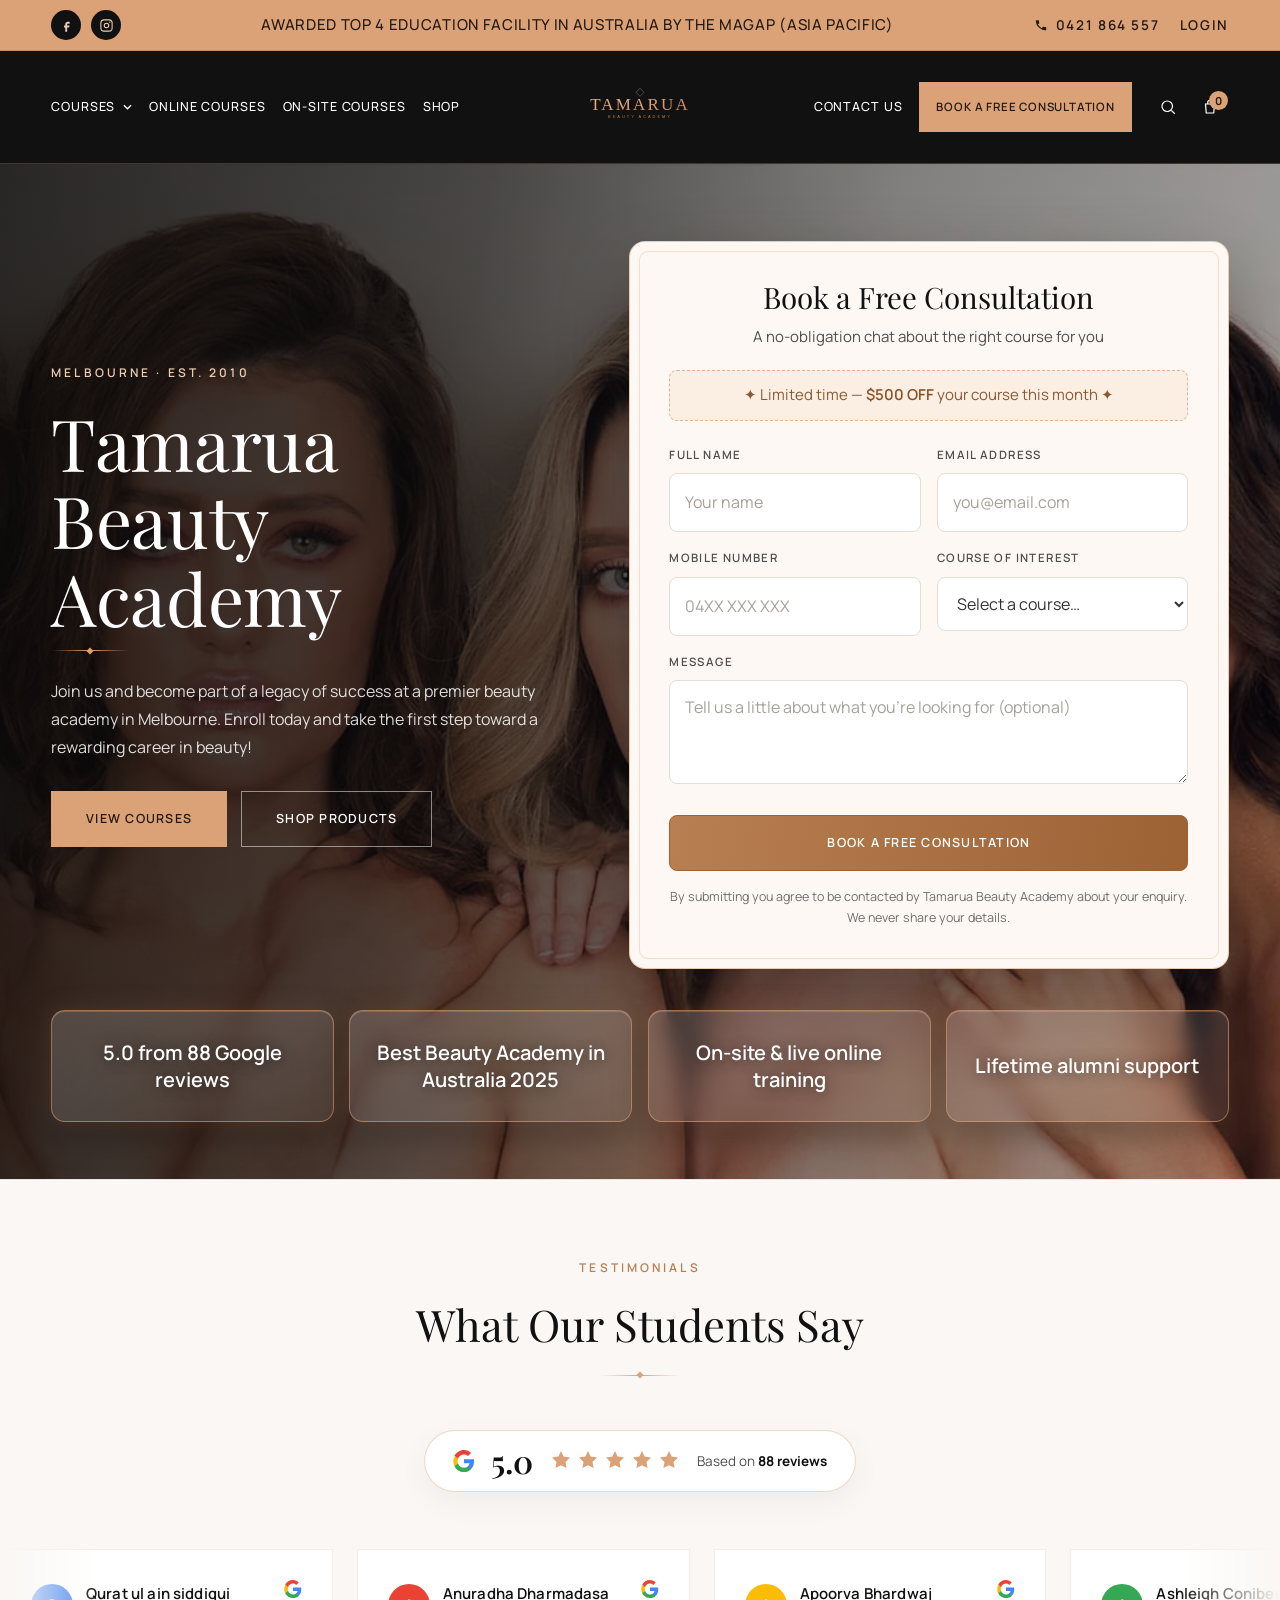
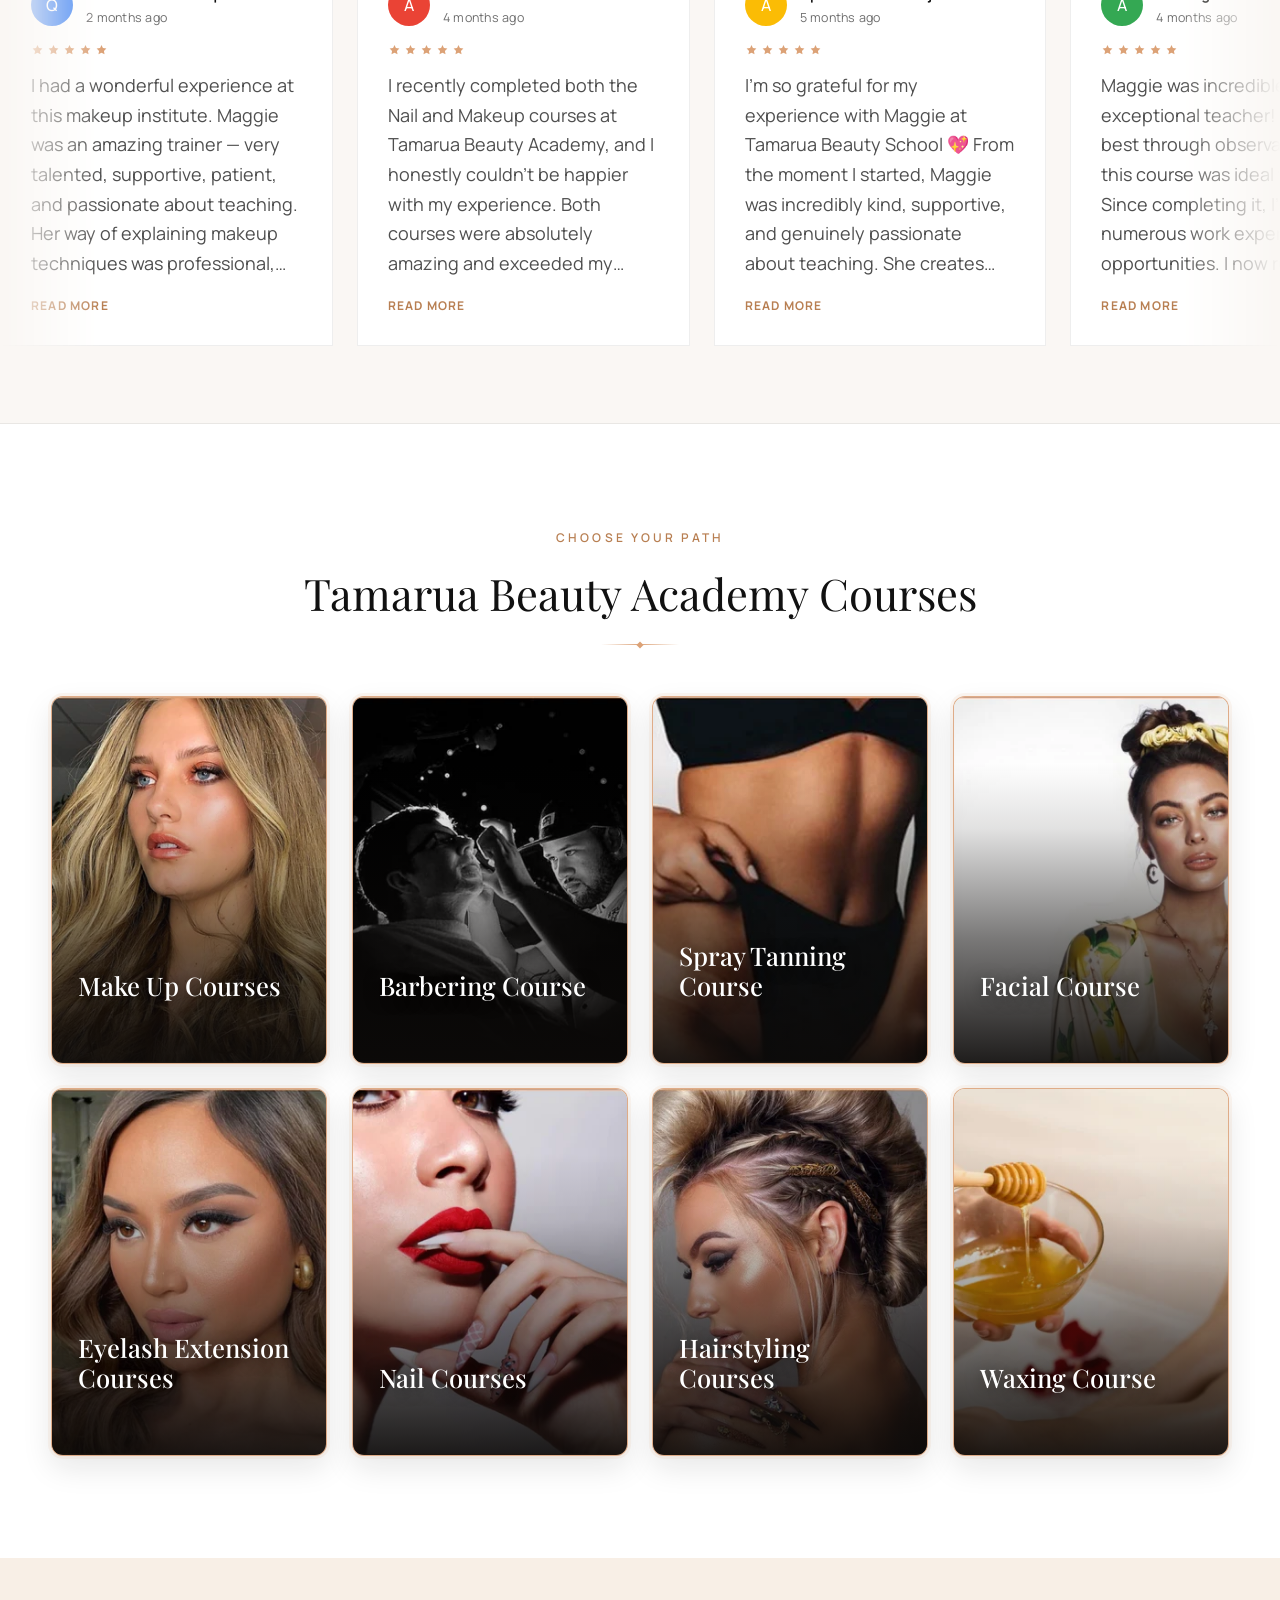
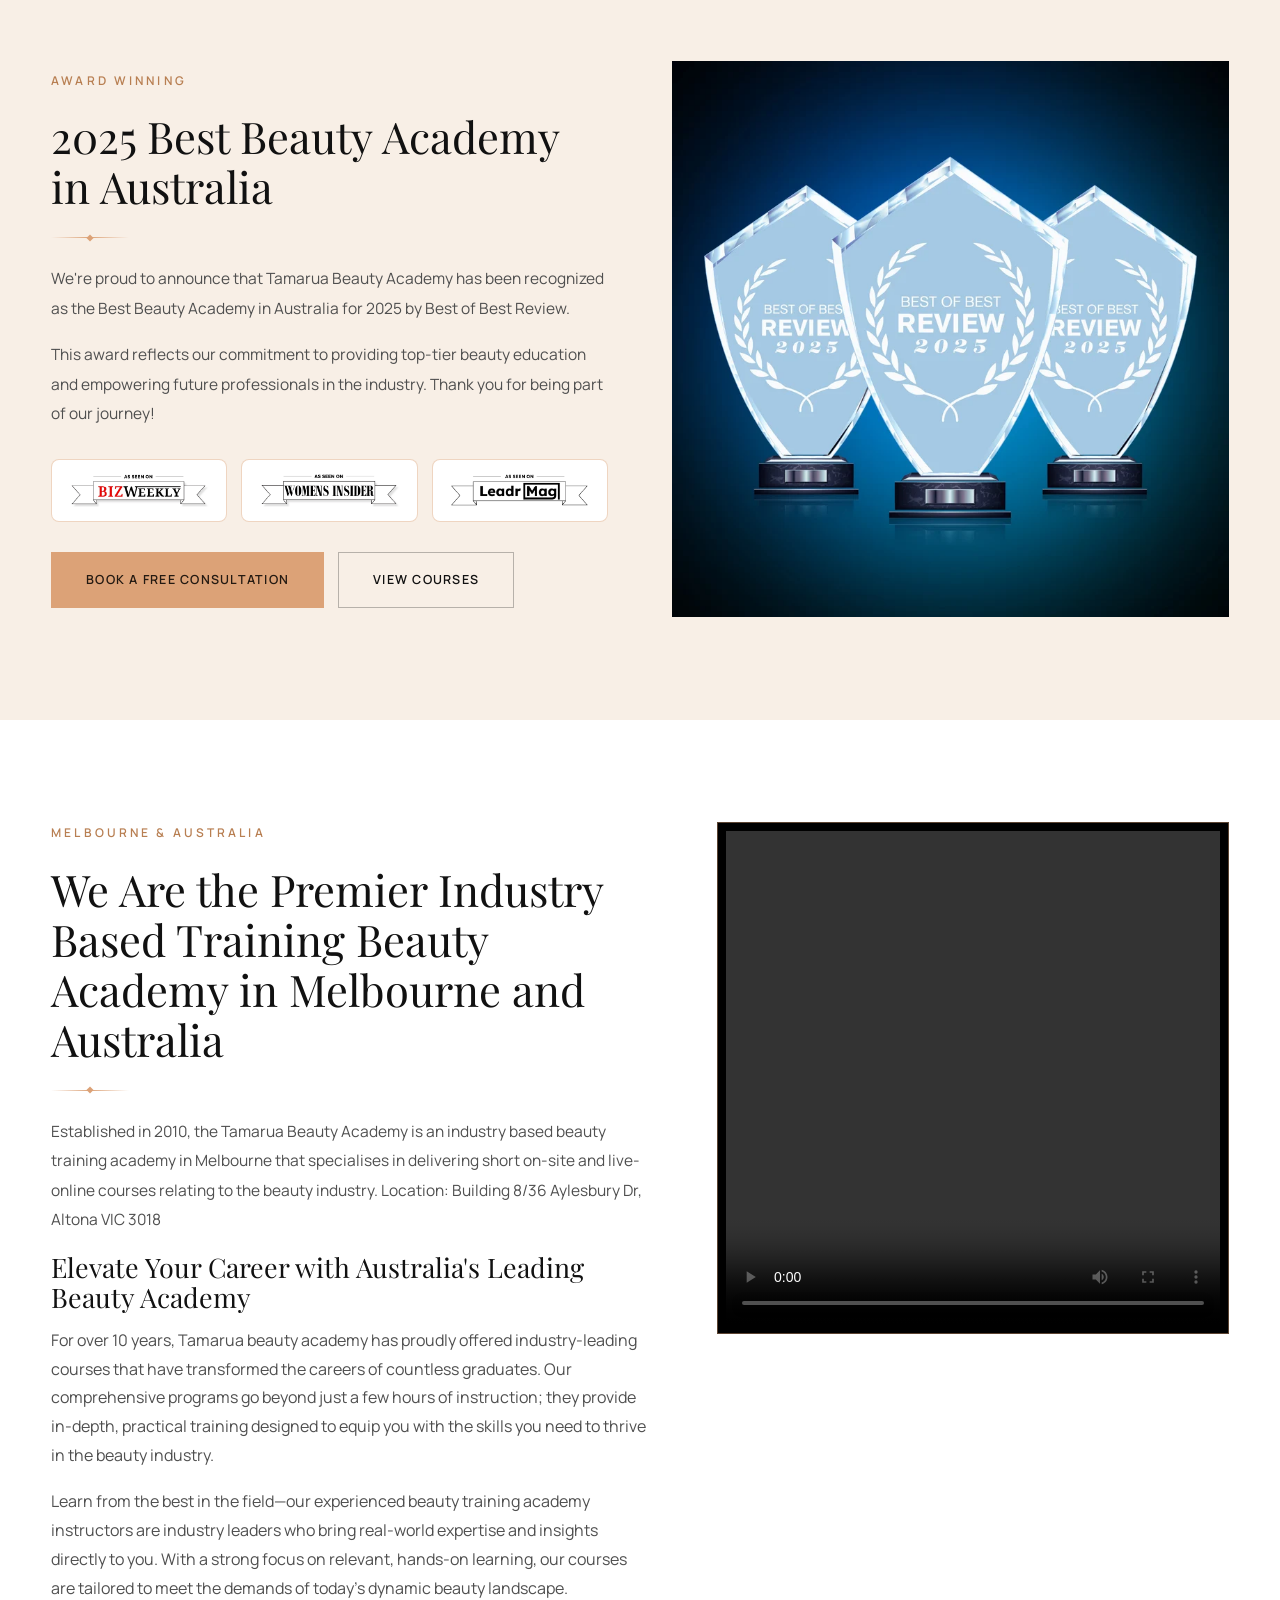
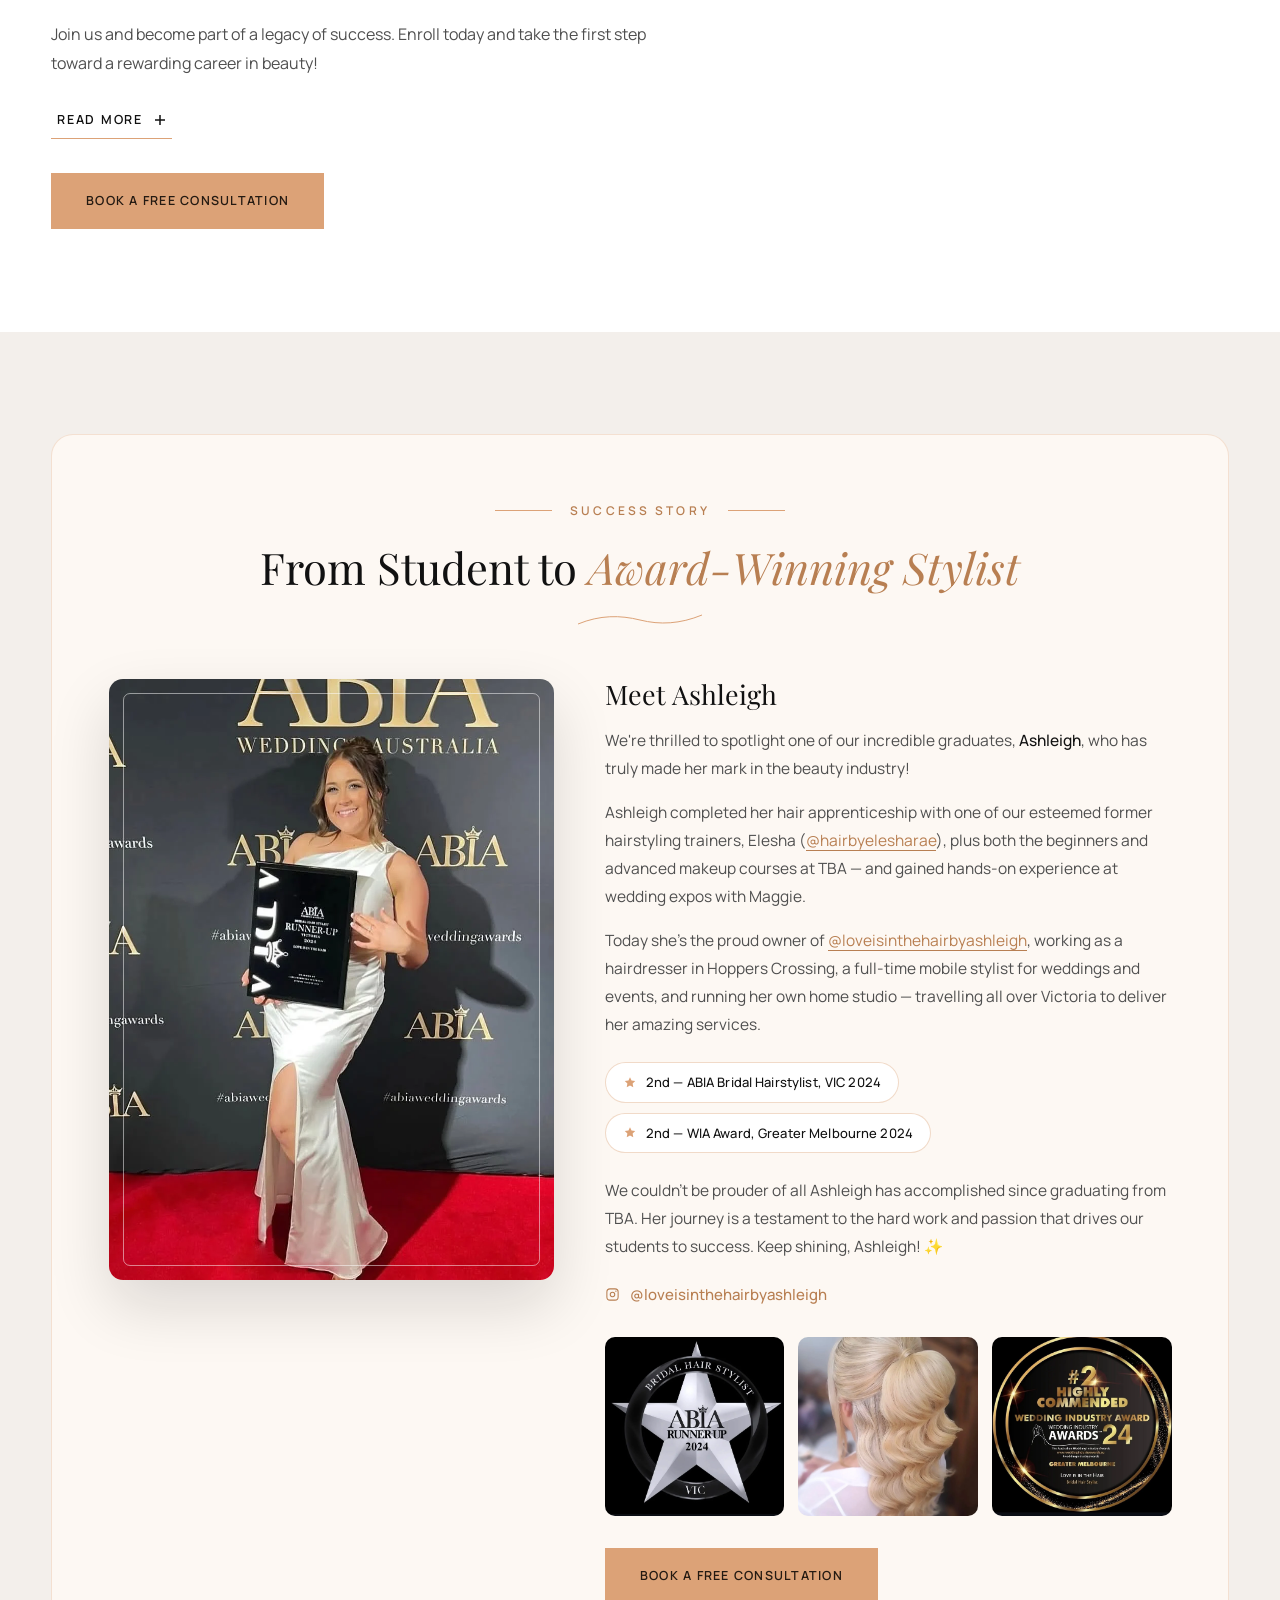
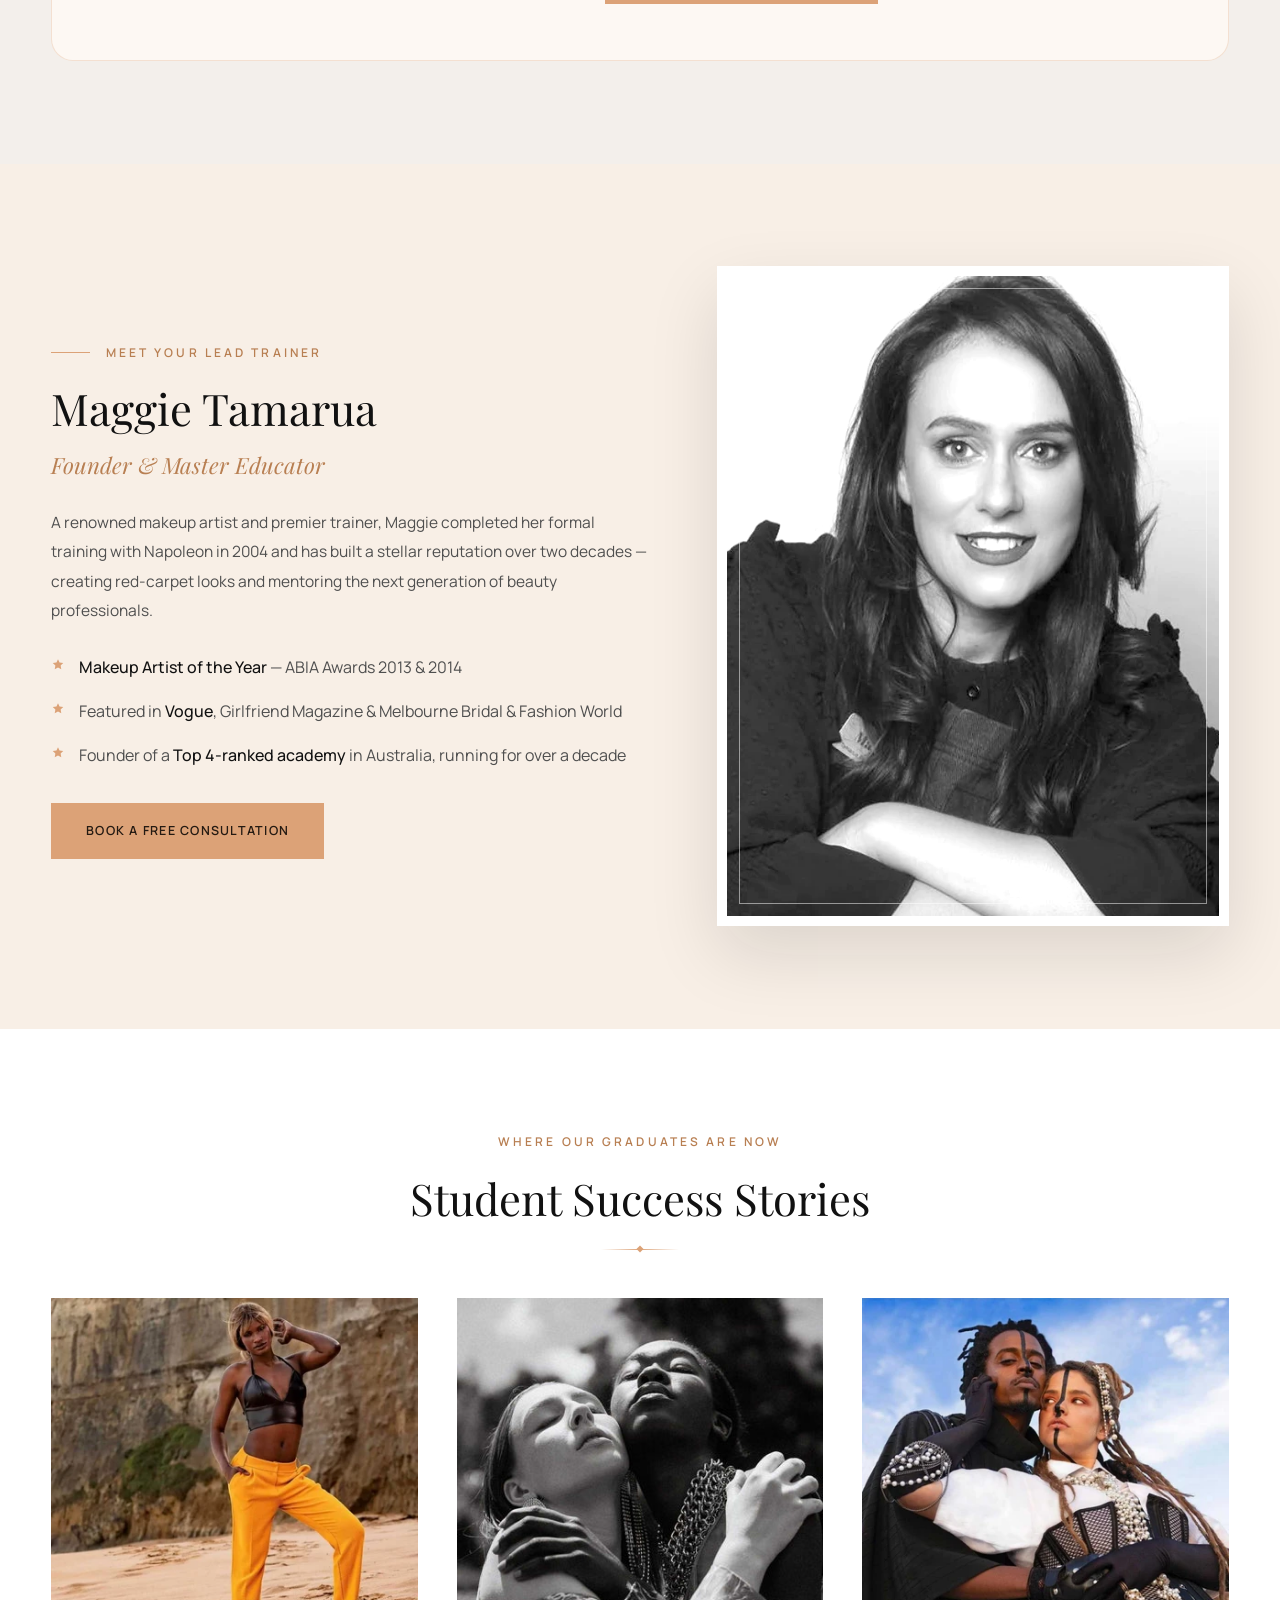
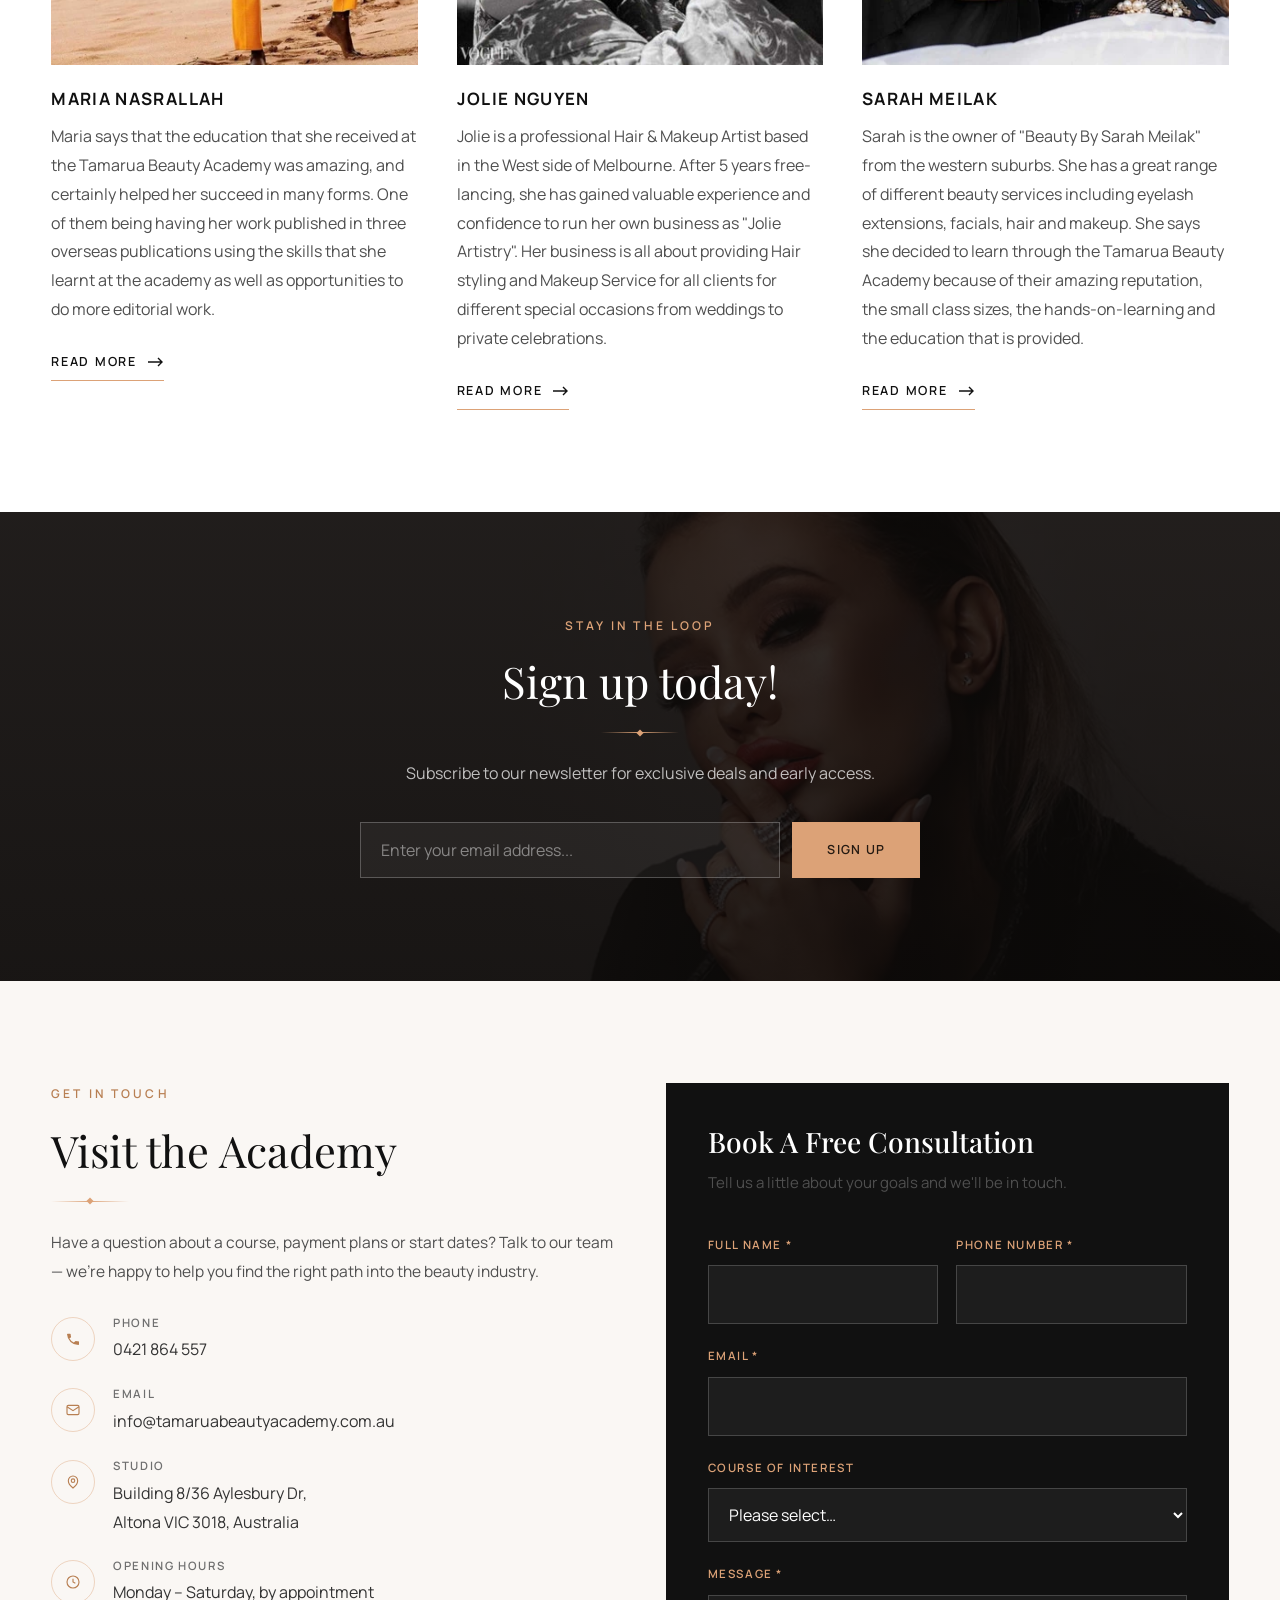
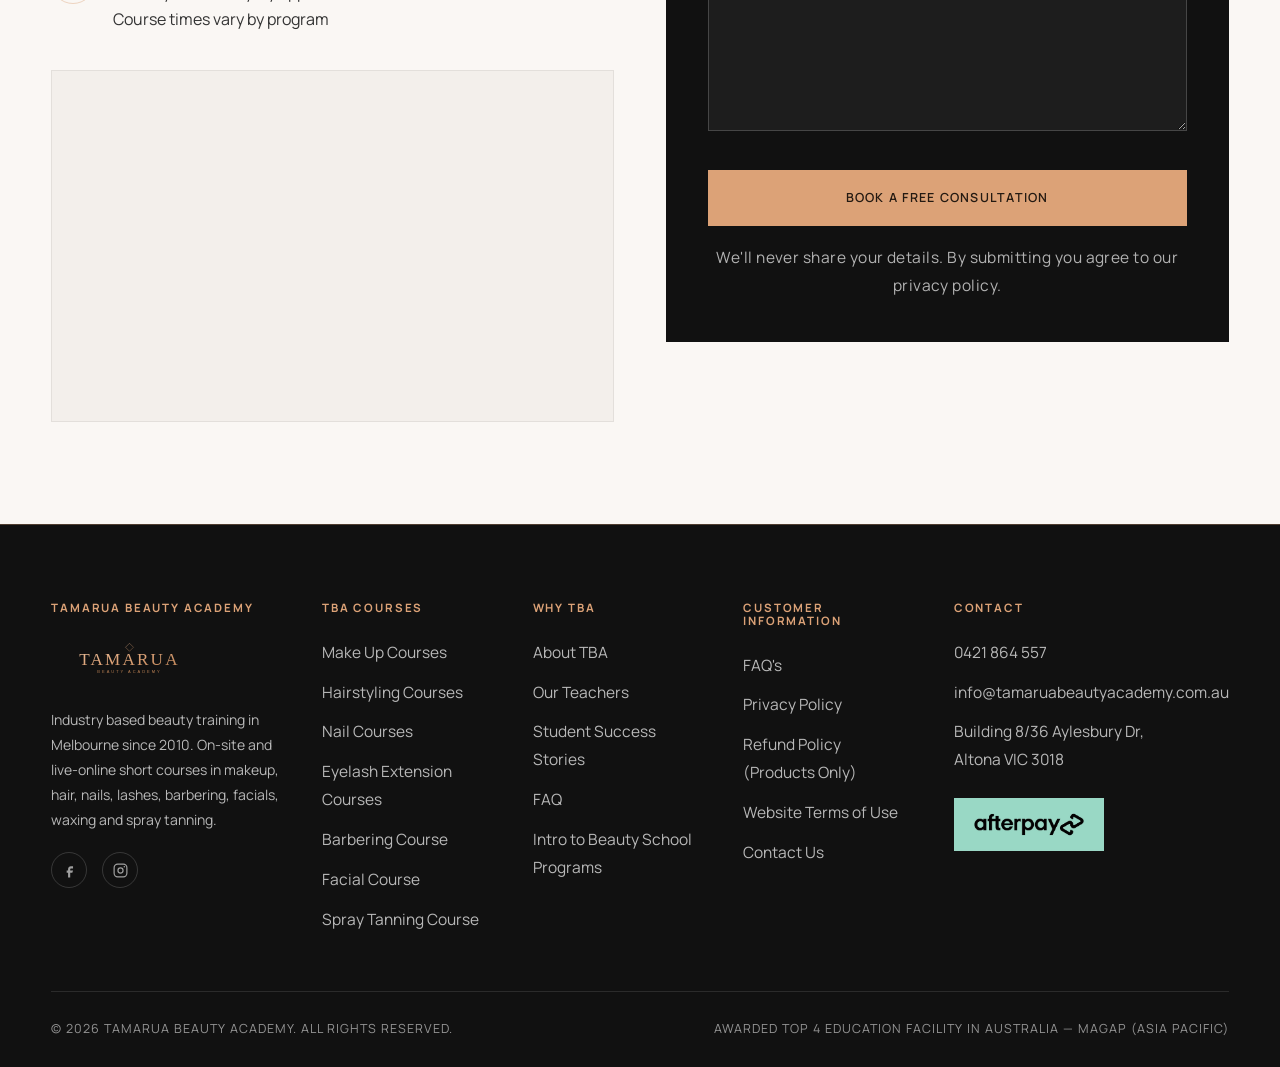
==== index.html @ c6537c84 "Press logos into the award block; rework the read-more - The three as-seen-on logos now sit directly" ====
<!DOCTYPE html>
<html lang="en">
<head>
<meta charset="utf-8">
<meta name="viewport" content="width=device-width, initial-scale=1">
<title>Beauty Academy Melbourne | Tamara Beauty Academy</title>
<meta name="description" content="Tamara Beauty Academy - Premier beauty academy in Melbourne. On-site and online (live) courses in makeup, hair styling, eyelash extensions, nail technology and nail art, barbering, lash lift &amp; tint, and spray tanning. We're also the premier beauty training academy for master classes, one-on-one training and workshops.">
<meta name="author" content="Tamarua Beauty Academy">
<meta name="robots" content="index,follow">
<link rel="canonical" href="https://melbournemakeup-courses.com.au/">
<meta property="og:type" content="website">
<meta property="og:site_name" content="Tamarua Beauty Academy">
<meta property="og:title" content="Beauty Academy Melbourne | Tamara Beauty Academy">
<meta property="og:description" content="Tamara Beauty Academy - Premier beauty academy in Melbourne. On-site and online (live) courses in makeup, hair styling, eyelash extensions, nail technology and nail art, barbering, lash lift &amp; tint, and spray tanning.">
<meta property="og:url" content="https://melbournemakeup-courses.com.au/">

<link rel="preconnect" href="https://fonts.googleapis.com">
<link rel="preconnect" href="https://fonts.gstatic.com" crossorigin>
<link href="https://fonts.googleapis.com/css2?family=Manrope:wght@300;400;500;600;700&family=Playfair+Display:ital,wght@0,400;0,500;0,600;1,400;1,500&display=swap" rel="stylesheet">

<style>
/* ============================================================
   TOKENS — white-dominant canvas, black for gravity, gold for jewellery
   ============================================================ */
:root{
  --gold:#dca277;
  --gold-dp:#b87f52;
  --gold-lt:#ecccb1;
  --gold-sheen:linear-gradient(105deg,#e8bd9a 0%,#dca277 42%,#b87f52 100%);

  --black:#111111;
  --ink:#333333;
  --ink-soft:#4f4f4f;
  --ink-mute:#6f6f6f;

  --white:#ffffff;
  --paper:#faf7f4;          /* warm off-white  */
  --mist:#f3efeb;           /* deeper neutral  */
  --blush:#fdf8f3;          /* warm panel tint */
  --blush-dp:#f8efe6;
  --line:rgba(17,17,17,.11);
  --line-soft:rgba(17,17,17,.07);
  --line-gold:rgba(220,162,119,.42);

  --serif:"Playfair Display",Georgia,"Times New Roman",serif;
  --sans:"Manrope","Helvetica Neue",Helvetica,Arial,sans-serif;

  --shell:1440px;
  --gutter:clamp(20px,4vw,60px);
  --radius:0;               /* squared corners read more couture */
  --ease:cubic-bezier(.22,.61,.36,1);
  --slow:.55s var(--ease);
}
@media (min-width:1700px){ :root{ --shell:1880px; } }

*,*::before,*::after{box-sizing:border-box}
html{-webkit-text-size-adjust:100%;scroll-behavior:smooth}
body{
  margin:0;
  font-family:var(--sans);
  font-weight:400;
  font-size:16px;
  line-height:1.8;
  color:var(--ink-soft);
  background:var(--white);
  overflow-x:hidden;
  -webkit-font-smoothing:antialiased;
}
img{max-width:100%;display:block;height:auto}
a{color:inherit;text-decoration:none}
button{font:inherit;color:inherit;background:none;border:0;cursor:pointer}
h1,h2,h3,h4,h5{margin:0;font-weight:400;line-height:1.12;color:var(--black)}
p{margin:0 0 1.1em}
p:last-child{margin-bottom:0}
::selection{background:var(--gold);color:#fff}
:focus-visible{outline:1px solid var(--gold-dp);outline-offset:3px}

/* ---------- shell / sections ---------- */
.shell{width:100%;max-width:var(--shell);margin-inline:auto;padding-inline:var(--gutter)}
.shell--narrow{max-width:min(var(--shell),1080px)}
.section{padding-block:clamp(64px,8vw,124px)}
.section--tight{padding-block:clamp(44px,5.5vw,78px)}
.section--cream{background:var(--paper)}
.section--sand{background:var(--mist)}
.section--blush{background:var(--blush-dp)}

/* ---------- type ---------- */
.eyebrow{
  font-size:12px;letter-spacing:.26em;text-transform:uppercase;
  font-weight:600;color:var(--gold-dp);margin:0 0 20px
}
.h-xl{font-family:var(--serif);font-size:clamp(40px,5.6vw,76px);font-weight:400;line-height:1.08;letter-spacing:-.005em}
.h-lg{font-family:var(--serif);font-size:clamp(30px,3.4vw,50px);font-weight:400;line-height:1.15}
.h-md{font-family:var(--serif);font-size:clamp(23px,2.2vw,34px);font-weight:500;line-height:1.22}
.lede{font-size:clamp(15.5px,1.1vw,17.5px);color:var(--ink-soft);line-height:1.9}
.center{text-align:center}

/* hairline divider with a gold lozenge */
.rule{
  position:relative;width:78px;height:1px;border:0;overflow:visible;margin:26px 0;
  background:linear-gradient(90deg,transparent,var(--gold),transparent)
}
.rule::after{
  content:"";position:absolute;left:50%;top:50%;width:5px;height:5px;
  transform:translate(-50%,-50%) rotate(45deg);background:var(--gold)
}
.center .rule,.rule--center{margin-inline:auto}

/* ---------- buttons ---------- */
.btn{
  --btn-bg:var(--black); --btn-fg:#fff; --btn-bd:var(--black);
  --btn-bg-h:var(--gold); --btn-fg-h:#241a12; --btn-bd-h:var(--gold);
  position:relative;overflow:hidden;
  display:inline-flex;align-items:center;justify-content:center;gap:10px;
  min-height:56px;padding:0 34px;
  background:var(--btn-bg);color:var(--btn-fg);border:1px solid var(--btn-bd);
  font-size:12.5px;font-weight:600;letter-spacing:.1em;text-transform:uppercase;
  border-radius:var(--radius);white-space:nowrap;text-align:center;
  transition:background var(--slow),color var(--slow),border-color var(--slow),transform var(--slow)
}
.btn>*{position:relative;z-index:1}
.btn:hover{background:var(--btn-bg-h);color:var(--btn-fg-h);border-color:var(--btn-bd-h);transform:translateY(-2px)}
.btn--gold{--btn-bg:var(--gold);--btn-bd:var(--gold);--btn-fg:#241a12;
           --btn-bg-h:var(--black);--btn-fg-h:var(--gold);--btn-bd-h:var(--black)}
.btn--ghost{--btn-bg:transparent;--btn-fg:var(--black);--btn-bd:rgba(17,17,17,.28);
            --btn-bg-h:var(--black);--btn-fg-h:#fff;--btn-bd-h:var(--black)}
.btn--light{--btn-bg:transparent;--btn-fg:#fff;--btn-bd:rgba(255,255,255,.5);
            --btn-bg-h:#fff;--btn-fg-h:var(--black);--btn-bd-h:#fff}
.btn--bronze{--btn-bg:linear-gradient(100deg,#b87f52 0%,#9c6234 100%);--btn-bd:#9c6234;--btn-fg:#fff;
              --btn-bg-h:var(--black);--btn-fg-h:var(--gold);--btn-bd-h:var(--black)}
.btn--sm{min-height:50px;padding:0 26px;font-size:12.5px;font-weight:600;letter-spacing:.07em;
         --btn-bg-h:#fff;--btn-fg-h:var(--black);--btn-bd-h:#fff}
.btn-row{display:flex;flex-wrap:wrap;gap:14px}
.center .btn-row{justify-content:center}

.link-arrow{
  display:inline-flex;align-items:center;gap:11px;
  font-size:12.5px;font-weight:600;letter-spacing:.14em;text-transform:uppercase;
  color:var(--black);padding-bottom:8px;
  background:linear-gradient(var(--gold),var(--gold)) left bottom/100% 1px no-repeat;
  transition:color var(--slow),background-size var(--slow)
}
.link-arrow svg{transition:transform var(--slow)}
.link-arrow:hover{color:var(--gold-dp)}
.link-arrow:hover svg{transform:translateX(6px)}

/* ============================================================
   ANNOUNCEMENT
   ============================================================ */
.announce{
  background:var(--gold);color:#241a12;position:relative;z-index:60;
  border-bottom:1px solid rgba(36,26,18,.16)
}
.announce .shell{
  display:grid;grid-template-columns:auto 1fr auto;align-items:center;
  gap:clamp(14px,3vw,34px);min-height:50px
}
.announce__text{
  margin:0;text-align:center;
  font-size:15px;font-weight:700;letter-spacing:.045em;text-transform:uppercase;line-height:1.45
}
.announce__text strong{font-weight:500;color:#241a12}
.announce__social{justify-self:start}
.announce .socials{gap:10px}
.announce .socials a{
  width:30px;height:30px;border-radius:50%;
  background:var(--black);color:var(--gold-lt);
  transition:background .3s var(--ease),color .3s var(--ease),transform .3s var(--ease)
}
.announce .socials a:hover{background:#fff;color:var(--black);transform:translateY(-2px)}
.announce__links{
  justify-self:end;display:flex;align-items:center;gap:clamp(14px,1.6vw,24px);
  font-size:13.5px;font-weight:600;letter-spacing:.12em;text-transform:uppercase;white-space:nowrap
}
.announce__links a{
  display:inline-flex;align-items:center;gap:8px;color:#241a12;
  text-underline-offset:5px;transition:color .3s
}
.announce__links a:hover{color:#000;text-decoration:underline}
.announce__links svg{color:#241a12;flex:none;transition:color .3s}
.announce__links a:hover svg{color:#000}

/* ============================================================
   HEADER
   ============================================================ */
.header{position:sticky;top:0;z-index:50;background:var(--black);border-bottom:1px solid rgba(220,162,119,.26);transition:box-shadow .35s}
.header.is-stuck{box-shadow:0 6px 34px rgba(12,10,9,.34)}

.socials{display:flex;align-items:center;gap:15px;list-style:none;margin:0;padding:0}
.socials a{display:grid;place-items:center;width:26px;height:26px;color:var(--ink-mute);transition:color .3s}
.socials a:hover{color:var(--gold-dp)}

.navbar .shell{position:relative;display:grid;grid-template-columns:1fr auto 1fr;align-items:center;gap:26px;min-height:112px}
.brand{justify-self:center;display:block;text-align:center;padding-inline:14px}
.brand img{width:clamp(160px,14vw,206px);margin-inline:auto}
.brand__fallback{display:none;font-family:var(--serif);line-height:1}
.brand__fallback b{display:block;font-size:30px;font-weight:400;letter-spacing:.16em;color:var(--gold-dp)}
.brand__fallback span{display:block;font-family:var(--sans);font-size:10.5px;font-weight:600;letter-spacing:.28em;color:var(--ink-mute);margin-top:7px}
.brand.is-fallback img{display:none}
.brand.is-fallback .brand__fallback{display:block}
.header .brand__fallback span{color:rgba(255,255,255,.6)}

.nav{display:flex;align-items:center;gap:clamp(16px,2.1vw,36px)}
.nav--right{justify-self:end}
.nav__link{
  position:relative;display:inline-flex;align-items:center;gap:8px;
  font-size:13.5px;font-weight:500;letter-spacing:.05em;text-transform:uppercase;
  padding:12px 0;color:#fff;white-space:nowrap;transition:color var(--slow)
}
.nav__link::after{
  content:"";position:absolute;left:0;right:100%;bottom:6px;height:1px;background:var(--gold);
  transition:right var(--slow)
}
.nav__link:hover{color:var(--gold)}
.nav__link:hover::after,.nav__item:hover>.nav__link::after{right:0}
.nav__item{position:static}
.nav__item .chev{transition:transform var(--slow)}
.nav__item:hover .chev{transform:rotate(180deg)}

.tools{display:flex;align-items:center;gap:4px}
.icon-btn{
  width:44px;height:44px;display:grid;place-items:center;border-radius:50%;
  color:#fff;transition:.3s var(--ease);position:relative
}
.icon-btn:hover{background:rgba(255,255,255,.1);color:var(--gold)}
.cart-count{
  position:absolute;top:3px;right:1px;min-width:19px;height:19px;padding:0 5px;
  background:var(--gold);color:#241a12;border-radius:20px;
  font-size:11px;font-weight:700;line-height:19px;text-align:center;letter-spacing:0
}

/* mega menu */
.mega{
  position:absolute;top:100%;left:0;right:0;transform:translateY(14px);
  background:#fff;border:1px solid var(--line-soft);border-top:1px solid var(--line-gold);
  box-shadow:0 30px 70px rgba(17,17,17,.11);
  padding:44px 46px;opacity:0;visibility:hidden;transition:.35s var(--ease);z-index:40
}
.nav__item:hover .mega{opacity:1;visibility:visible;transform:none}
.mega__grid{display:grid;grid-template-columns:repeat(5,1fr);gap:28px}
.mega__card figure{margin:0 0 16px;overflow:hidden;background:var(--mist)}
.mega__card img{aspect-ratio:1;object-fit:cover;transition:transform 1s var(--ease)}
.mega__card:hover img{transform:scale(1.07)}
.mega__card h4{font-family:var(--sans);font-size:12px;font-weight:600;letter-spacing:.12em;text-transform:uppercase;transition:color .3s}
.mega__card:hover h4{color:var(--gold-dp)}
.mega__list h4{
  font-family:var(--sans);font-size:12px;font-weight:600;letter-spacing:.12em;text-transform:uppercase;
  padding-bottom:14px;border-bottom:1px solid var(--line-gold);margin-bottom:16px
}
.mega__list ul{list-style:none;margin:0;padding:0;display:grid;gap:12px}
.mega__list a{font-size:15px;color:var(--ink-soft);transition:.3s var(--ease)}
.mega__list a:hover{color:var(--gold-dp);padding-left:6px}

/* ---------- mobile bar ---------- */
.mobilebar{display:none}
.mobilebar .shell{display:grid;grid-template-columns:auto 1fr auto;align-items:center;gap:12px;min-height:76px}
.mobilebar__left,.mobilebar__right{display:flex;align-items:center;gap:8px}
.call-pill{
  width:42px;height:42px;flex:0 0 42px;border-radius:50%;
  background:var(--gold);border:1px solid var(--gold);color:#241a12;
  display:grid;place-items:center;transition:.35s var(--ease)
}
.call-pill:hover,.call-pill:focus-visible{background:#fff;border-color:#fff;color:var(--black)}
.burger{width:42px;height:42px;display:grid;place-items:center}
.burger span{display:block;width:22px;height:1px;background:#fff;transition:.35s var(--ease)}
.burger span+span{margin-top:6px}
.burger.is-open span:nth-child(1){transform:translateY(7px) rotate(45deg)}
.burger.is-open span:nth-child(2){opacity:0}
.burger.is-open span:nth-child(3){transform:translateY(-7px) rotate(-45deg)}

/* ---------- drawer ---------- */
.scrim{position:fixed;inset:0;background:rgba(17,14,12,.55);opacity:0;visibility:hidden;transition:.4s;z-index:70}
.scrim.is-open{opacity:1;visibility:visible}
.drawer{
  position:fixed;top:0;left:0;bottom:0;width:min(400px,88vw);background:#fff;z-index:80;
  transform:translateX(-100%);transition:transform .45s var(--ease);
  display:flex;flex-direction:column;overflow-y:auto
}
.drawer.is-open{transform:none}
.drawer__head{display:flex;align-items:center;justify-content:space-between;padding:20px 24px;border-bottom:1px solid var(--line-soft)}
.drawer__head .brand{padding:0}
.drawer__head .brand img{width:150px}
.drawer nav{padding:12px 24px 24px}
.drawer__link{
  display:flex;align-items:center;justify-content:space-between;width:100%;
  padding:17px 0;border-bottom:1px solid var(--line-soft);
  font-size:13px;font-weight:600;letter-spacing:.1em;text-transform:uppercase;color:var(--black)
}
.drawer__sub{list-style:none;margin:0;padding:0;max-height:0;overflow:hidden;transition:max-height .45s var(--ease)}
.drawer__sub.is-open{max-height:560px}
.drawer__sub a{display:block;padding:13px 0 13px 18px;font-size:15px;color:var(--ink-soft);border-bottom:1px solid var(--line-soft)}
.drawer__foot{margin-top:auto;padding:26px;background:var(--black)}
.drawer__foot .btn{width:100%}
.drawer__foot .socials{margin-top:20px;justify-content:center}
.drawer__foot .socials a{color:rgba(255,255,255,.65)}
.drawer__foot .socials a:hover{color:var(--gold)}

/* ============================================================
   HERO
   ============================================================ */
.hero{position:relative;background:#d8d4d1;overflow:hidden;padding-bottom:clamp(34px,4.5vw,64px)}
.hero__media{position:absolute;inset:0}
.hero__media img{width:100%;height:100%;object-fit:cover;object-position:62% 30%}
.hero__media::after{
  content:"";position:absolute;inset:0;
  background:linear-gradient(100deg,rgba(12,10,9,.88) 0%,rgba(12,10,9,.74) 34%,rgba(12,10,9,.5) 62%,rgba(12,10,9,.34) 100%)
}
.hero__inner{position:relative;z-index:2;min-height:clamp(520px,72vh,760px);display:flex;align-items:center;padding-block:clamp(52px,6vw,88px) clamp(28px,3.2vw,44px)}
.hero__grid{display:grid;grid-template-columns:1fr minmax(0,600px);gap:clamp(38px,7vw,124px);align-items:center;width:100%}
.hero__copy{max-width:none;color:#fff}
.hero__copy .eyebrow{color:var(--gold-lt)}
.hero h1{color:#fff;margin-bottom:14px}
.hero .rule{margin:0 0 26px}
.hero__copy h2{
  font-family:var(--sans);font-size:clamp(16px,1.15vw,18px);font-weight:400;line-height:1.75;
  color:rgba(255,255,255,.85);margin-bottom:30px
}

/* ---------- hero consultation form ---------- */
.heroform{
  background:var(--blush);border:1px solid rgba(220,162,119,.55);border-radius:16px;padding:9px;
  box-shadow:0 30px 70px rgba(12,10,9,.32);width:100%;justify-self:end;max-width:620px
}
.heroform__inner{border:1px solid rgba(220,162,119,.3);border-radius:9px;padding:clamp(22px,2.3vw,34px)}
.heroform__title{font-family:var(--serif);font-size:clamp(26px,2.3vw,34px);font-weight:400;text-align:center;color:var(--black)}
.heroform__sub{font-size:15px;color:var(--ink-soft);text-align:center;margin:9px 0 0}
.heroform__promo{
  margin:20px 0 24px;padding:13px 16px;text-align:center;
  background:#fbeee2;border:1px dashed rgba(220,162,119,.75);border-radius:8px;
  font-size:15px;color:#8a5a34;line-height:1.5
}
.heroform__promo b{font-weight:600;color:#8a4f22}
.heroform__row{display:grid;grid-template-columns:1fr 1fr;gap:16px}
.hfield{display:block;margin-bottom:16px}
.hfield span{display:block;font-size:11.5px;font-weight:600;letter-spacing:.12em;text-transform:uppercase;color:var(--ink-soft);margin-bottom:8px}
.hfield input,.hfield select,.hfield textarea{
  width:100%;min-height:52px;padding:14px 15px;font:inherit;font-size:16px;color:var(--ink);
  background:#fff;border:1px solid #e4ddd6;border-radius:8px;transition:border-color .3s,box-shadow .3s
}
.hfield textarea{min-height:104px;resize:vertical;line-height:1.6}
.hfield input::placeholder,.hfield textarea::placeholder{color:#a6a09a}
.hfield input:focus,.hfield select:focus,.hfield textarea:focus{
  outline:none;border-color:var(--gold);box-shadow:0 0 0 3px rgba(220,162,119,.16)
}
.heroform .btn{width:100%;margin-top:6px;border-radius:8px}
.heroform__fine{font-size:12.5px;line-height:1.65;color:var(--ink-mute);text-align:center;margin:16px 0 0}

.hero__proof{
  position:relative;z-index:2;list-style:none;margin:0;padding:0;
  display:grid;grid-template-columns:repeat(4,1fr);grid-auto-rows:1fr;gap:clamp(10px,1.2vw,18px)
}
.hero__proof li{
  position:relative;overflow:hidden;
  display:flex;align-items:center;justify-content:center;text-align:center;
  min-height:112px;padding:26px 22px;
  background:linear-gradient(160deg,rgba(255,255,255,.17),rgba(255,255,255,.06));
  border:1px solid rgba(220,162,119,.55);border-radius:14px;
  -webkit-backdrop-filter:blur(10px);backdrop-filter:blur(10px);
  box-shadow:0 0 22px rgba(220,162,119,.16),0 12px 34px rgba(12,10,9,.34),
             inset 0 1px 0 rgba(255,255,255,.16);
  color:#fff;font-size:20px;font-weight:600;line-height:1.35;
  text-shadow:0 1px 14px rgba(12,10,9,.55);
  transition:background var(--slow),border-color var(--slow),box-shadow var(--slow),transform var(--slow)
}
.hero__proof li:hover{
  background:linear-gradient(160deg,rgba(220,162,119,.36),rgba(220,162,119,.16));
  border-color:var(--gold);
  box-shadow:0 0 34px rgba(220,162,119,.45),0 18px 44px rgba(12,10,9,.44),
             inset 0 1px 0 rgba(255,255,255,.24);
  transform:translateY(-4px)
}
/* slow light sweep, staggered so the four catch the light in sequence */
.hero__proof li::after{
  content:"";position:absolute;top:0;bottom:0;left:0;width:45%;pointer-events:none;
  background:linear-gradient(100deg,transparent,rgba(255,255,255,.26),transparent);
  transform:translateX(-260%) skewX(-18deg);
  animation:proofSheen 7s ease-in-out infinite
}
.hero__proof li:nth-child(2)::after{animation-delay:.45s}
.hero__proof li:nth-child(3)::after{animation-delay:.9s}
.hero__proof li:nth-child(4)::after{animation-delay:1.35s}
@keyframes proofSheen{
  0%,62%{transform:translateX(-260%) skewX(-18deg)}
  100%{transform:translateX(330%) skewX(-18deg)}
}
@media (prefers-reduced-motion:reduce){.hero__proof li::after{animation:none;opacity:0}}

/* ============================================================
   REVIEWS MARQUEE
   ============================================================ */
.reviews{background:var(--paper);padding-block:clamp(52px,6vw,86px);overflow:hidden;border-block:1px solid var(--line-soft)}
.reviews__head{text-align:center;max-width:820px;margin:0 auto clamp(38px,4.5vw,60px)}
.reviews__rating{
  display:inline-flex;align-items:center;flex-wrap:wrap;justify-content:center;gap:8px 16px;
  margin-top:28px;padding:14px 28px;
  background:#fff;border:1px solid var(--line-gold);border-radius:60px;
  box-shadow:0 10px 30px rgba(17,17,17,.05)
}
.reviews__rating svg{flex:none}
.reviews__score{font-family:var(--serif);font-size:32px;font-weight:600;line-height:1;color:var(--black)}
.stars{display:inline-flex;gap:3px;color:var(--gold)}
.stars svg{width:16px;height:16px}
.stars--lg svg{width:24px;height:24px}
.reviews__count{font-size:13.5px;color:var(--ink-soft);white-space:nowrap}
.reviews__count b{font-weight:700;color:var(--black)}

.marquee{position:relative;-webkit-mask-image:linear-gradient(90deg,transparent,#000 8%,#000 92%,transparent);mask-image:linear-gradient(90deg,transparent,#000 8%,#000 92%,transparent)}
.marquee__track{display:flex;gap:24px;width:max-content;animation:slide 150s linear infinite}
.marquee:hover .marquee__track{animation-play-state:paused}
@keyframes slide{from{transform:translate3d(0,0,0)}to{transform:translate3d(-50%,0,0)}}
@media (prefers-reduced-motion:reduce){.marquee__track{animation:none}.marquee{overflow-x:auto}}

.rcard{
  flex:0 0 clamp(292px,26vw,372px);background:#fff;border:1px solid var(--line-soft);
  padding:30px 30px 28px;display:flex;flex-direction:column;gap:14px;
  transition:border-color var(--slow),box-shadow var(--slow)
}
.rcard:hover{border-color:var(--line-gold);box-shadow:0 18px 44px rgba(17,17,17,.06)}
.rcard__top{display:flex;align-items:center;gap:13px}
.rcard__avatar{
  width:42px;height:42px;flex:0 0 42px;border-radius:50%;
  background:var(--g-color,var(--black));color:#fff;
  display:grid;place-items:center;font-size:16px;font-weight:500;line-height:1
}
.rcard__g{margin-left:auto;flex:none;align-self:flex-start}
.rcard__who{min-width:0}
.rcard__name{font-size:15px;font-weight:600;letter-spacing:.01em;color:var(--black);white-space:nowrap;overflow:hidden;text-overflow:ellipsis}
.rcard__when{font-size:12.5px;color:var(--ink-mute);letter-spacing:.02em}
.rcard__body{font-size:18px;line-height:1.65;color:var(--ink-soft);margin:0;
  display:-webkit-box;-webkit-line-clamp:7;-webkit-box-orient:vertical;overflow:hidden}
.rcard.is-open .rcard__body{-webkit-line-clamp:unset;display:block;overflow:visible}
.rcard .stars svg{width:13px;height:13px}
.rcard__more{
  align-self:flex-start;margin-top:2px;padding:0;
  font-size:12px;font-weight:700;letter-spacing:.1em;text-transform:uppercase;
  color:var(--gold-dp);border-bottom:1px solid transparent;transition:.3s var(--ease)
}
.rcard__more:hover{color:var(--black);border-bottom-color:var(--gold)}
/* only the expanded card grows; its neighbours keep their height */
.marquee__track{align-items:flex-start}

/* ============================================================
   SPLIT BLOCKS
   ============================================================ */
.split{display:grid;grid-template-columns:1fr 1fr;gap:clamp(30px,5vw,84px);align-items:center}
.split--reverse .split__media{order:2}
.split__media{position:relative}
.split__media img{width:100%;object-fit:cover}
.split__media--frame::before{
  content:"";position:absolute;inset:22px -22px -22px 22px;border:1px solid var(--gold);z-index:-1
}
.split__body{max-width:none}
.press{display:grid;grid-template-columns:repeat(3,1fr);gap:14px;margin-top:30px}
.press a{
  display:grid;place-items:center;padding:14px 16px;background:#fff;
  border:1px solid rgba(220,162,119,.45);border-radius:8px;
  transition:border-color var(--slow),transform var(--slow),box-shadow var(--slow)
}
.press a:hover{border-color:var(--gold);transform:translateY(-3px);box-shadow:0 14px 30px rgba(17,17,17,.1)}
.press img{width:100%}

/* featured in */


/* read more */
.readmore{position:relative}
.readmore__body{max-height:0;overflow:hidden;transition:max-height .7s var(--ease)}
.readmore.is-open .readmore__body{max-height:6000px}
.readmore__body>h3:first-child{margin-top:34px}
.readmore h3{font-family:var(--serif);font-size:clamp(22px,2.1vw,30px);font-weight:400;margin:38px 0 14px}
.readmore h3:first-child{margin-top:0}
.readmore__toggle{margin-top:26px}

.intro{display:grid;grid-template-columns:1.08fr .92fr;gap:clamp(32px,5vw,80px);align-items:start}
.intro__body{max-width:none}
.intro__media{position:relative}
.video-wrap{width:100%;margin:0;background:#000;border:1px solid var(--line-gold);padding:8px}
.video-wrap video{width:100%;display:block;aspect-ratio:1;object-fit:cover;background:#000}

/* ============================================================
   COURSE GRID
   ============================================================ */
.courses{display:grid;grid-template-columns:repeat(4,1fr);gap:clamp(16px,1.9vw,30px)}
.course{
  position:relative;display:block;overflow:hidden;background:var(--mist);
  border:1px solid rgba(220,162,119,.85);border-radius:12px;
  box-shadow:0 0 0 3px rgba(220,162,119,.1),0 12px 30px rgba(17,17,17,.1);
  transition:border-color var(--slow),box-shadow var(--slow),transform var(--slow)
}
.course:hover{
  border-color:var(--gold);
  box-shadow:0 0 0 4px rgba(220,162,119,.22),0 24px 52px rgba(17,17,17,.2);
  transform:translateY(-5px)
}
.course figure{margin:0;overflow:hidden}
.course img{aspect-ratio:3/4;width:100%;object-fit:cover;transition:transform 1.1s var(--ease)}
.course:hover img{transform:scale(1.08)}
.course__veil{
  position:absolute;inset:0;transition:background var(--slow);
  background:linear-gradient(to top,rgba(12,10,9,.92) 0%,rgba(12,10,9,.55) 34%,rgba(12,10,9,.12) 64%,rgba(12,10,9,0) 82%)
}
/* gold hairline that draws itself inside the card on hover */
.course::after{
  content:"";position:absolute;inset:12px;border:1px solid rgba(255,255,255,.55);border-radius:6px;
  opacity:0;transform:scale(1.03);transition:.55s var(--ease);pointer-events:none
}
.course:hover::after{opacity:.85;transform:none}
.course__cap{position:absolute;left:0;right:0;bottom:0;padding:30px 26px;color:#fff;z-index:2}
.course__cap h3{
  font-family:var(--serif);font-size:clamp(23px,2vw,32px);font-weight:500;line-height:1.18;
  color:#fff;text-shadow:0 2px 16px rgba(12,10,9,.6)
}
.course__cap span{
  display:inline-flex;align-items:center;gap:9px;margin-top:10px;
  font-size:11.5px;font-weight:600;letter-spacing:.14em;text-transform:uppercase;color:var(--gold-lt);
  opacity:0;transform:translateY(9px);transition:.5s var(--ease)
}
.course:hover .course__cap span{opacity:1;transform:none}

/* ============================================================
   SUCCESS STORY — cream panel, portrait, awards, thumbnails
   ============================================================ */
.ss{
  background:var(--blush);border:1px solid rgba(220,162,119,.28);border-radius:22px;
  padding:clamp(30px,4.4vw,72px)
}
.ss__head{text-align:center;max-width:860px;margin:0 auto clamp(34px,4vw,58px)}
.ornament{
  display:inline-flex;align-items:center;gap:18px;
  font-size:12px;font-weight:600;letter-spacing:.26em;text-transform:uppercase;color:var(--gold-dp);margin:0 0 20px
}
.ornament::before,.ornament::after{content:"";width:clamp(28px,4.5vw,64px);height:1px;background:var(--gold)}
.ss__head h2 em{font-style:italic;color:var(--gold-dp)}
.swash{display:block;margin:20px auto 0;color:var(--gold)}

.ss__grid{display:grid;grid-template-columns:.88fr 1.12fr;gap:clamp(28px,4vw,64px);align-items:start}

.ss__portrait{
  margin:0;position:relative;border-radius:14px;overflow:hidden;
  box-shadow:0 26px 62px rgba(17,17,17,.14)
}
.ss__portrait img{width:100%;aspect-ratio:3/4.05;object-fit:cover;object-position:center 20%}
.ss__portrait::after{
  content:"";position:absolute;inset:14px;border:1px solid rgba(255,255,255,.5);
  border-radius:7px;pointer-events:none
}

.ss__body{max-width:none}
.ss__name{font-family:var(--serif);font-size:clamp(23px,2.1vw,31px);font-weight:400;margin-bottom:18px}
.ss__body p{font-size:15.5px;line-height:1.8;margin-bottom:1.05em}
.ss__body b{font-weight:500;color:var(--black)}
.ss-link{
  color:var(--gold-dp);
  background:linear-gradient(currentColor,currentColor) left bottom/100% 1px no-repeat;
  transition:color .3s
}
.ss-link:hover{color:var(--black)}

.ss__awards{list-style:none;display:flex;flex-wrap:wrap;gap:10px;margin:24px 0;padding:0}
.ss__awards li{
  display:inline-flex;align-items:center;gap:9px;padding:10px 17px;
  background:#fff;border:1px solid rgba(220,162,119,.4);border-radius:40px;
  font-size:13px;font-weight:500;letter-spacing:.01em;color:var(--black);line-height:1.4
}
.ss__awards svg{color:var(--gold);flex:none}

.ss__ig{
  display:inline-flex;align-items:center;gap:10px;margin-top:4px;
  font-size:15px;font-weight:500;color:var(--gold-dp);transition:color .3s
}
.ss__ig:hover{color:var(--black)}

.ss__thumbs{display:grid;grid-template-columns:repeat(3,1fr);gap:14px;margin:26px 0 32px}
.ss__thumbs figure{margin:0;overflow:hidden;border-radius:10px;background:var(--mist)}
.ss__thumbs img{aspect-ratio:1;width:100%;object-fit:cover;transition:transform 1s var(--ease)}
.ss__thumbs figure:hover img{transform:scale(1.07)}

/* ============================================================
   FOUNDER
   ============================================================ */
.founder{display:grid;grid-template-columns:1.08fr .92fr;gap:clamp(30px,5vw,88px);align-items:center}
.founder__media{
  margin:0;position:relative;background:#fff;padding:10px;
  box-shadow:0 28px 66px rgba(17,17,17,.12)
}
.founder__media img{
  width:100%;aspect-ratio:3/3.9;object-fit:cover;object-position:center 15%;
  filter:grayscale(1) contrast(1.03)
}
.founder__media::after{
  content:"";position:absolute;inset:22px;border:1px solid rgba(255,255,255,.5);pointer-events:none
}
.founder__body{max-width:none}
.eyebrow--rule{display:inline-flex;align-items:center;gap:16px}
.eyebrow--rule::before{content:"";width:clamp(26px,3vw,46px);height:1px;background:var(--gold)}
.founder__role{
  font-family:var(--serif);font-style:italic;font-weight:400;
  font-size:clamp(20px,1.75vw,27px);color:var(--gold-dp);margin:12px 0 22px
}
.founder__list{list-style:none;margin:28px 0 34px;padding:0;display:grid;gap:17px}
.founder__list li{display:flex;gap:14px;align-items:flex-start;font-size:16px;color:var(--ink-soft);line-height:1.7}
.founder__list svg{color:var(--gold);flex:none;margin-top:4px}
.founder__list b{font-weight:500;color:var(--black)}

/* ============================================================
   STUDENT STORIES
   ============================================================ */
.stories{display:grid;grid-template-columns:repeat(3,1fr);gap:clamp(24px,3vw,46px)}
.story figure{margin:0 0 24px;overflow:hidden;background:var(--mist)}
.story img{aspect-ratio:1;width:100%;object-fit:cover;transition:transform 1s var(--ease)}
.story:hover img{transform:scale(1.06)}
.story h3{font-family:var(--sans);font-size:17px;font-weight:700;letter-spacing:.08em;text-transform:uppercase;margin-bottom:14px}
.story p{font-size:16px;color:var(--ink-soft);margin-bottom:22px}

/* ============================================================
   NEWSLETTER — full-bleed image, dark veil, gold frame
   ============================================================ */
.newsletter{position:relative;text-align:center;background:var(--black);isolation:isolate;overflow:hidden}
.newsletter::before{
  content:"";position:absolute;inset:0;z-index:-2;
  background:url("Banner.webp") center/cover no-repeat
}
.newsletter::after{
  content:"";position:absolute;inset:0;z-index:-1;
  background:linear-gradient(rgba(12,10,9,.84),rgba(12,10,9,.9))
}
.newsletter .h-lg{color:#fff}
.newsletter .eyebrow{color:var(--gold)}
.newsletter p{color:rgba(255,255,255,.72);max-width:56ch;margin-inline:auto}
.nform{display:flex;gap:12px;max-width:560px;margin:34px auto 0}
.nform input{
  flex:1;min-height:56px;padding:0 20px;background:rgba(255,255,255,.05);color:#fff;
  border:1px solid rgba(255,255,255,.24);border-radius:var(--radius);font:inherit;font-size:16px;
  transition:border-color .3s,background .3s
}
.nform input::placeholder{color:rgba(255,255,255,.45)}
.nform input:focus{outline:none;border-color:var(--gold);background:rgba(255,255,255,.08)}

/* ============================================================
   CONTACT — light column, black form panel
   ============================================================ */
.contact__grid{display:grid;grid-template-columns:1fr 1fr;gap:clamp(30px,4vw,68px);align-items:start}
.info-list{list-style:none;margin:30px 0 0;padding:0;display:grid;gap:24px}
.info-list li{display:flex;gap:18px;align-items:flex-start}
.info-list .ic{
  width:44px;height:44px;flex:0 0 44px;border-radius:50%;
  background:transparent;border:1px solid var(--line-gold);color:var(--gold-dp);
  display:grid;place-items:center;transition:.4s var(--ease)
}
.info-list li:hover .ic{background:var(--black);border-color:var(--black);color:var(--gold)}
.info-list h4{font-family:var(--sans);font-size:11.5px;font-weight:600;letter-spacing:.14em;text-transform:uppercase;color:var(--ink-mute);margin-bottom:6px}
.info-list a,.info-list p{font-size:16px;color:var(--ink);margin:0;line-height:1.7}
.info-list a:hover{color:var(--gold-dp)}
.map{margin-top:36px;border:1px solid var(--line-soft);background:var(--mist)}
.map iframe{display:block;width:100%;height:clamp(270px,30vw,350px);border:0}

.cform{background:var(--black);color:#fff;padding:clamp(30px,3.2vw,50px);border:1px solid var(--black)}
.cform .h-md{color:#fff;margin-bottom:10px}
.cform>p{color:rgba(255,255,255,.68);font-size:15.5px}
.field{display:block;margin-top:22px}
.field span{display:block;font-size:11.5px;font-weight:600;letter-spacing:.14em;text-transform:uppercase;color:var(--gold);margin-bottom:10px}
.field input,.field select,.field textarea{
  width:100%;min-height:52px;padding:14px 16px;font:inherit;font-size:16px;color:#fff;
  background:rgba(255,255,255,.05);border:1px solid rgba(255,255,255,.18);border-radius:var(--radius);
  transition:border-color .3s,background .3s
}
.field select{color:#fff}
.field select option{color:var(--black);background:#fff}
.field textarea{min-height:136px;resize:vertical}
.field input:focus,.field select:focus,.field textarea:focus{outline:none;border-color:var(--gold);background:rgba(255,255,255,.09)}
.cform .btn{width:100%;margin-top:30px;--btn-bg:var(--gold);--btn-bd:var(--gold);--btn-fg:#241a12;
            --btn-bg-h:#fff;--btn-fg-h:var(--black);--btn-bd-h:#fff}
.cform__note{font-size:13px;color:rgba(255,255,255,.55);margin-top:18px;text-align:center;letter-spacing:.03em}
.formrow{display:grid;grid-template-columns:1fr 1fr;gap:18px}

/* ============================================================
   FOOTER
   ============================================================ */
.footer{background:var(--black);color:rgba(255,255,255,.7);padding-block:clamp(56px,6vw,90px) 0;font-size:15.5px;border-top:1px solid rgba(220,162,119,.3)}
.footer__grid{display:grid;grid-template-columns:1.35fr 1fr 1fr 1fr .9fr;gap:clamp(26px,3vw,50px)}
.footer h4{
  font-family:var(--sans);font-size:11.5px;font-weight:700;letter-spacing:.16em;text-transform:uppercase;
  color:var(--gold);margin-bottom:24px
}
.footer ul{list-style:none;margin:0;padding:0;display:grid;gap:12px}
.footer a{transition:color .3s}
.footer a:hover{color:var(--gold)}
.footer__brand{text-align:left;padding:0}
.footer__brand img{width:200px;margin:0 0 22px}
.footer__brand .brand__fallback{text-align:left;margin-bottom:20px}
.footer .socials{display:flex;gap:15px}
.footer .socials a{color:rgba(255,255,255,.6);border:1px solid rgba(255,255,255,.16);border-radius:50%;width:36px;height:36px}
.footer .socials a:hover{color:var(--gold);border-color:var(--line-gold)}
.footer__pay{margin-top:24px;max-width:150px;opacity:.85}
.footer__bottom{
  margin-top:clamp(42px,4.5vw,66px);border-top:1px solid rgba(255,255,255,.11);
  padding-block:26px;display:flex;flex-wrap:wrap;gap:12px 28px;align-items:center;justify-content:space-between;
  font-size:12.5px;letter-spacing:.08em;text-transform:uppercase;color:rgba(255,255,255,.55)
}
.footer__acc{display:none}

/* ============================================================
   RESPONSIVE
   ============================================================ */
@media (max-width:1340px){
  /* desktop nav is still on between 1024px and 1440px — tighten so the
     larger menu type and CTA keep fitting either side of the logo */
  .nav{gap:17px}
  .nav__link{font-size:12.5px;letter-spacing:.07em}
  .btn--sm{padding:0 16px;font-size:11.5px;letter-spacing:.07em}
  .brand{padding-inline:8px}
  .brand img{width:clamp(132px,11vw,160px)}
  .icon-btn{width:38px;height:38px}
}
@media (max-width:1200px){
  .mega__grid{grid-template-columns:repeat(3,1fr)}
  .footer__grid{grid-template-columns:1fr 1fr 1fr}
}
@media (max-width:1024px){
  .navbar{display:none}
  .mobilebar{display:block}
  .courses{grid-template-columns:repeat(3,1fr)}
  .hero__grid{grid-template-columns:1fr;gap:38px}
  .hero__proof{grid-template-columns:repeat(2,1fr)}
  .heroform{justify-self:stretch;max-width:640px;margin-inline:auto}
  .hero__media::after{background:linear-gradient(180deg,rgba(12,10,9,.45) 0%,rgba(12,10,9,.66) 55%,rgba(12,10,9,.82) 100%)}
}
@media (max-width:860px){
  .split,.contact__grid,.stories,.founder,.ss__grid,.intro{grid-template-columns:1fr}
  .split--reverse .split__media{order:0}
  .founder__media{order:-1}
  .founder__media,.ss__portrait{max-width:520px;margin-inline:auto}
  .ss__body,.founder__body{max-width:none}
  .split__media--frame::before{display:none}
  .courses{grid-template-columns:repeat(2,1fr)}
  .footer__grid{grid-template-columns:1fr}
  .footer__acc{display:block}
  .footer .footer__menu{display:none}
  .footer .footer__menu.is-open{display:grid;padding-bottom:10px}
  .footer h4[data-facc]{display:flex;align-items:center;justify-content:space-between;cursor:pointer;
    padding-bottom:18px;border-bottom:1px solid rgba(255,255,255,.11);margin-bottom:18px}
}
@media (max-width:640px){
  .formrow,.heroform__row{grid-template-columns:1fr}
  .heroform__row{gap:0}
  .nform{flex-direction:column}
  .hero__proof{gap:8px}
  .hero__proof li{min-height:92px;padding:18px 12px;font-size:16px}
  .btn{width:100%}
  .btn-row{flex-direction:column}
  .announce .shell{grid-template-columns:1fr;gap:0;padding-block:9px}
  .announce__social,.announce__links{display:none}
  .announce__text{font-size:13px;letter-spacing:.04em}
  .course__cap{padding:20px 18px}
  .press{gap:9px}
  .press a{padding:10px 10px}
}

</style>
</head>
<body>

<!-- ============================== ANNOUNCEMENT ============================== -->
<div class="announce" id="announce">
  <div class="shell">
    <ul class="socials announce__social">
      <li><a href="https://www.facebook.com/tamaruabeautyacademy/" target="_blank" rel="noopener me" aria-label="Tamarua Beauty Academy on Facebook"><svg width="15" height="15" viewBox="0 0 24 24" fill="currentColor"><path d="M14 9h3V6h-3c-2.2 0-4 1.8-4 4v2H8v3h2v7h3v-7h3l1-3h-4v-2c0-.6.4-1 1-1z"/></svg></a></li>
      <li><a href="https://www.instagram.com/tamaruabeautyacademy" target="_blank" rel="noopener me" aria-label="Tamarua Beauty Academy on Instagram"><svg width="15" height="15" viewBox="0 0 24 24" fill="none" stroke="currentColor" stroke-width="1.7"><rect x="3" y="3" width="18" height="18" rx="5"/><circle cx="12" cy="12" r="3.6"/><circle cx="17.4" cy="6.6" r="1.1" fill="currentColor" stroke="none"/></svg></a></li>
    </ul>

    <p class="announce__text"><strong>Awarded Top 4 Education Facility in Australia by the MAGAP (Asia Pacific)</strong></p>

    <div class="announce__links">
      <a href="tel:0421864557">
        <svg width="14" height="14" viewBox="0 0 24 24" fill="currentColor" aria-hidden="true"><path d="M6.6 10.8a15 15 0 006.6 6.6l2.2-2.2a1 1 0 011-.24 11.4 11.4 0 003.6.57 1 1 0 011 1v3.5a1 1 0 01-1 1A17 17 0 013 5a1 1 0 011-1h3.5a1 1 0 011 1 11.4 11.4 0 00.57 3.55 1 1 0 01-.24 1.05z"/></svg>
        0421 864 557
      </a>
      <a href="/account/login">Login</a>
    </div>
  </div>
</div>

<!-- ============================== HEADER ============================== -->
<header class="header" id="header">

  <!-- desktop nav -->
  <div class="navbar">
    <div class="shell">
      <nav class="nav" aria-label="Primary">
        <div class="nav__item">
          <a class="nav__link" href="/collections">Courses
            <svg class="chev" width="9" height="6" viewBox="0 0 10 6" fill="none" stroke="currentColor" stroke-width="1.4"><path d="M1 1l4 4 4-4"/></svg>
          </a>
          <div class="mega">
            <div class="mega__grid">
              <a class="mega__card" href="/collections/makeup-courses">
                <figure><img src="MakeupCourses.webp" alt="Make Up Courses" loading="lazy"></figure>
                <h4>Make Up Courses</h4>
              </a>
              <a class="mega__card" href="/collections/hair-styling">
                <figure><img src="HairstylingCourses.webp" alt="Hair Styling Courses" loading="lazy"></figure>
                <h4>Hair Styling Courses</h4>
              </a>
              <a class="mega__card" href="/collections/nails">
                <figure><img src="NailCourses.webp" alt="Nails Courses" loading="lazy"></figure>
                <h4>Nails Courses</h4>
              </a>
              <a class="mega__card" href="/collections/barbering">
                <figure><img src="BarberingCourse.webp" alt="Barbering Course" loading="lazy"></figure>
                <h4>Barbering Course</h4>
              </a>
              <div class="mega__list">
                <h4>Other Beauty Courses</h4>
                <ul>
                  <li><a href="/collections/facials">Facial Course</a></li>
                  <li><a href="/collections/eyelash-extensions">Eyelash Extensions Course</a></li>
                  <li><a href="/collections/spray-tanning">Spray Tanning Course</a></li>
                  <li><a href="/collections/master-classes">Master Classes</a></li>
                  <li><a href="/collections/beauty-courses-melbourne/products/body-waxing-course-on-site-waxing">Waxing Course</a></li>
                </ul>
              </div>
            </div>
          </div>
        </div>
        <div class="nav__item"><a class="nav__link" href="/collections/online-beauty-courses-melbourne">Online Courses</a></div>
        <div class="nav__item"><a class="nav__link" href="/collections/beauty-courses-melbourne">On-Site Courses</a></div>
        <div class="nav__item"><a class="nav__link" href="/collections/tba-beauty-products">Shop</a></div>
      </nav>

      <a class="brand" href="/" aria-label="Tamarua Beauty Academy — home">
        <img src="https://melbournemakeup-courses.com.au/cdn/shop/files/TBA_logo_rosegoldWEB-01_e5511565-f7f9-42cb-adf0-3dac3d114db8_410x.png" data-logo-fallback="logo-tba.svg" alt="Tamarua Beauty Academy" width="410" height="154" data-logo>
        <span class="brand__fallback"><b>Tamarua</b><span>Beauty Academy</span></span>
      </a>

      <div class="nav nav--right">
        <div class="nav__item"><a class="nav__link" href="/pages/contact-us">Contact Us</a></div>
        <a class="btn btn--gold btn--sm" href="#contact">Book A Free Consultation</a>
        <div class="tools">
          <button class="icon-btn" aria-label="Search">
            <svg width="18" height="18" viewBox="0 0 24 24" fill="none" stroke="currentColor" stroke-width="1.6"><circle cx="11" cy="11" r="7"/><path d="M16.5 16.5L21 21"/></svg>
          </button>
          <a class="icon-btn" href="/cart" aria-label="Cart">
            <svg width="18" height="18" viewBox="0 0 24 24" fill="none" stroke="currentColor" stroke-width="1.6"><path d="M6 8h12l-1 12H7L6 8z"/><path d="M9 8V6a3 3 0 016 0v2"/></svg>
            <span class="cart-count">0</span>
          </a>
        </div>
      </div>
    </div>
  </div>

  <!-- mobile bar -->
  <div class="mobilebar">
    <div class="shell">
      <div class="mobilebar__left">
        <!-- phone icon: circular border + dark background, LEFT of hamburger -->
        <a class="call-pill" href="tel:0421864557" aria-label="Call Tamarua Beauty Academy on 0421 864 557">
          <svg width="17" height="17" viewBox="0 0 24 24" fill="currentColor"><path d="M6.6 10.8a15 15 0 006.6 6.6l2.2-2.2a1 1 0 011-.24 11.4 11.4 0 003.6.57 1 1 0 011 1v3.5a1 1 0 01-1 1A17 17 0 013 5a1 1 0 011-1h3.5a1 1 0 011 1 11.4 11.4 0 00.57 3.55 1 1 0 01-.24 1.05z"/></svg>
        </a>
        <button class="burger" id="burger" aria-label="Open menu" aria-expanded="false" aria-controls="drawer">
          <span></span><span></span><span></span>
        </button>
      </div>
      <a class="brand" href="/" aria-label="Tamarua Beauty Academy — home">
        <img src="https://melbournemakeup-courses.com.au/cdn/shop/files/TBA_logo_rosegoldWEB-01_e5511565-f7f9-42cb-adf0-3dac3d114db8_410x.png" data-logo-fallback="logo-tba.svg" alt="Tamarua Beauty Academy" width="410" height="154" data-logo style="width:140px">
        <span class="brand__fallback"><b style="font-size:24px">Tamarua</b><span>Beauty Academy</span></span>
      </a>
      <div class="mobilebar__right">
        <button class="icon-btn" aria-label="Search">
          <svg width="18" height="18" viewBox="0 0 24 24" fill="none" stroke="currentColor" stroke-width="1.6"><circle cx="11" cy="11" r="7"/><path d="M16.5 16.5L21 21"/></svg>
        </button>
        <a class="icon-btn" href="/cart" aria-label="Cart">
          <svg width="18" height="18" viewBox="0 0 24 24" fill="none" stroke="currentColor" stroke-width="1.6"><path d="M6 8h12l-1 12H7L6 8z"/><path d="M9 8V6a3 3 0 016 0v2"/></svg>
          <span class="cart-count">0</span>
        </a>
      </div>
    </div>
  </div>
</header>

<!-- drawer -->
<div class="scrim" id="scrim"></div>
<aside class="drawer" id="drawer" aria-label="Mobile menu">
  <div class="drawer__head">
    <a class="brand" href="/">
      <img src="https://melbournemakeup-courses.com.au/cdn/shop/files/TBA_logo_rosegoldWEB-01_e5511565-f7f9-42cb-adf0-3dac3d114db8_410x.png" data-logo-fallback="logo-tba.svg" alt="Tamarua Beauty Academy" data-logo>
      <span class="brand__fallback"><b style="font-size:22px">Tamarua</b><span>Beauty Academy</span></span>
    </a>
    <button class="icon-btn" id="drawerClose" aria-label="Close menu">
      <svg width="16" height="16" viewBox="0 0 12 12" fill="none" stroke="currentColor" stroke-width="1.4"><path d="M1 1l10 10M11 1L1 11"/></svg>
    </button>
  </div>
  <nav>
    <button class="drawer__link" data-acc aria-expanded="false">Courses
      <svg width="10" height="7" viewBox="0 0 10 6" fill="none" stroke="currentColor" stroke-width="1.4"><path d="M1 1l4 4 4-4"/></svg>
    </button>
    <ul class="drawer__sub">
      <li><a href="/collections/makeup-courses">Make Up Courses</a></li>
      <li><a href="/collections/hair-styling">Hair Styling Courses</a></li>
      <li><a href="/collections/nails">Nails Courses</a></li>
      <li><a href="/collections/barbering">Barbering Course</a></li>
      <li><a href="/collections/facials">Facial Course</a></li>
      <li><a href="/collections/eyelash-extensions">Eyelash Extensions Course</a></li>
      <li><a href="/collections/spray-tanning">Spray Tanning Course</a></li>
      <li><a href="/collections/master-classes">Master Classes</a></li>
      <li><a href="/collections/beauty-courses-melbourne/products/body-waxing-course-on-site-waxing">Waxing Course</a></li>
    </ul>
    <a class="drawer__link" href="/collections/online-beauty-courses-melbourne">Online Courses</a>
    <a class="drawer__link" href="/collections/beauty-courses-melbourne">On-Site Courses</a>
    <a class="drawer__link" href="/pages/contact-us">Contact Us</a>
    <a class="drawer__link" href="/collections/tba-beauty-products">Shop</a>
    <a class="drawer__link" href="tel:0421864557">0421 864 557</a>
    <a class="drawer__link" href="/account/login">Login</a>
  </nav>
  <div class="drawer__foot">
    <a class="btn btn--gold" href="#contact">Book A Free Consultation</a>
    <ul class="socials" style="list-style:none;margin:18px 0 0;padding:0">
      <li><a href="https://www.facebook.com/tamaruabeautyacademy/" target="_blank" rel="noopener me" aria-label="Facebook"><svg width="17" height="17" viewBox="0 0 24 24" fill="currentColor"><path d="M14 9h3V6h-3c-2.2 0-4 1.8-4 4v2H8v3h2v7h3v-7h3l1-3h-4v-2c0-.6.4-1 1-1z"/></svg></a></li>
      <li><a href="https://www.instagram.com/tamaruabeautyacademy" target="_blank" rel="noopener me" aria-label="Instagram"><svg width="17" height="17" viewBox="0 0 24 24" fill="none" stroke="currentColor" stroke-width="1.7"><rect x="3" y="3" width="18" height="18" rx="5"/><circle cx="12" cy="12" r="3.6"/><circle cx="17.4" cy="6.6" r="1.1" fill="currentColor" stroke="none"/></svg></a></li>
    </ul>
  </div>
</aside>

<main>

<!-- ============================== HERO ============================== -->
<section class="hero">
  <div class="hero__media">
    <img src="Banner1.webp" alt="Tamarua Beauty Academy Melbourne — professional makeup and hair artistry" fetchpriority="high" width="2000" height="763">
  </div>
  <div class="shell hero__inner">
    <div class="hero__grid">
    <div class="hero__copy">
      <p class="eyebrow">Melbourne &middot; Est. 2010</p>
      <h1 class="h-xl">Tamarua Beauty Academy</h1>
      <hr class="rule">
      <h2>Join us and become part of a legacy of success at a premier beauty academy in Melbourne. Enroll today and take the first step toward a rewarding career in beauty!</h2>
      <div class="btn-row">
        <a class="btn btn--gold" href="#courses">View Courses</a>
        <a class="btn btn--light" href="/collections/tba-beauty-products">Shop Products</a>
      </div>

    </div>

    <form class="heroform" action="#" method="post" novalidate aria-labelledby="heroform-title">
      <div class="heroform__inner">
        <h2 class="heroform__title" id="heroform-title">Book a Free Consultation</h2>
        <p class="heroform__sub">A no-obligation chat about the right course for you</p>

        <p class="heroform__promo">&#10022; Limited time &mdash; <b>$500 OFF</b> your course this month &#10022;</p>

        <div class="heroform__row">
          <label class="hfield"><span>Full Name</span><input type="text" name="name" placeholder="Your name" autocomplete="name" required></label>
          <label class="hfield"><span>Email Address</span><input type="email" name="email" placeholder="you@email.com" autocomplete="email" required></label>
        </div>
        <div class="heroform__row">
          <label class="hfield"><span>Mobile Number</span><input type="tel" name="phone" placeholder="04XX XXX XXX" autocomplete="tel" required></label>
          <label class="hfield"><span>Course of Interest</span>
            <select name="course">
              <option value="">Select a course&hellip;</option>
              <option>Make Up Courses</option>
              <option>Hairstyling Courses</option>
              <option>Nail Courses</option>
              <option>Eyelash Extension Courses</option>
              <option>Barbering Course</option>
              <option>Facial Course</option>
              <option>Spray Tanning Course</option>
              <option>Waxing Course</option>
              <option>Master Classes</option>
            </select>
          </label>
        </div>
        <label class="hfield"><span>Message</span><textarea name="message" placeholder="Tell us a little about what you&#39;re looking for (optional)"></textarea></label>

        <button class="btn btn--bronze" type="submit">Book A Free Consultation</button>
        <p class="heroform__fine">By submitting you agree to be contacted by Tamarua Beauty Academy about your enquiry.<br>We never share your details.</p>
      </div>
    </form>

    </div>
  </div>

  <div class="shell">
    <ul class="hero__proof">
      <li>5.0 from 88 Google reviews</li>
      <li>Best Beauty Academy in Australia 2025</li>
      <li>On-site &amp; live online training</li>
      <li>Lifetime alumni support</li>
    </ul>
  </div>
</section>

<!-- ============================== REVIEWS MARQUEE ============================== -->
<section class="reviews" aria-labelledby="reviews-title">
  <div class="shell">
    <div class="reviews__head">
      <p class="eyebrow">Testimonials</p>
      <h2 class="h-lg" id="reviews-title">What Our Students Say</h2>
      <hr class="rule rule--center">

      <div class="reviews__rating">
        <svg width="22" height="22" viewBox="0 0 24 24" aria-hidden="true"><path fill="#4285F4" d="M23 12.3c0-.8-.1-1.6-.2-2.3H12v4.5h6.2a5.3 5.3 0 01-2.3 3.5v2.9h3.7c2.2-2 3.4-5 3.4-8.6z"/><path fill="#34A853" d="M12 24c3.1 0 5.7-1 7.6-2.8l-3.7-2.9c-1 .7-2.3 1.1-3.9 1.1-3 0-5.6-2-6.5-4.8H1.6v3C3.5 21.4 7.5 24 12 24z"/><path fill="#FBBC05" d="M5.5 14.6a7.2 7.2 0 010-4.6v-3H1.6a12 12 0 000 10.6l3.9-3z"/><path fill="#EA4335" d="M12 4.8c1.7 0 3.2.6 4.4 1.7l3.3-3.3C17.7 1.2 15.1 0 12 0 7.5 0 3.5 2.6 1.6 6.4l3.9 3C6.4 6.7 9 4.8 12 4.8z"/></svg>
        <span class="reviews__score">5.0</span>
        <span class="stars stars--lg" role="img" aria-label="Rated 5 out of 5 stars"><svg viewBox="0 0 24 24" fill="currentColor"><path d="M12 2l2.6 5.6L21 8.5l-4.5 4.4 1.1 6.2L12 16.2 6.4 19.1l1.1-6.2L3 8.5l6.4-.9L12 2z"/></svg><svg viewBox="0 0 24 24" fill="currentColor"><path d="M12 2l2.6 5.6L21 8.5l-4.5 4.4 1.1 6.2L12 16.2 6.4 19.1l1.1-6.2L3 8.5l6.4-.9L12 2z"/></svg><svg viewBox="0 0 24 24" fill="currentColor"><path d="M12 2l2.6 5.6L21 8.5l-4.5 4.4 1.1 6.2L12 16.2 6.4 19.1l1.1-6.2L3 8.5l6.4-.9L12 2z"/></svg><svg viewBox="0 0 24 24" fill="currentColor"><path d="M12 2l2.6 5.6L21 8.5l-4.5 4.4 1.1 6.2L12 16.2 6.4 19.1l1.1-6.2L3 8.5l6.4-.9L12 2z"/></svg><svg viewBox="0 0 24 24" fill="currentColor"><path d="M12 2l2.6 5.6L21 8.5l-4.5 4.4 1.1 6.2L12 16.2 6.4 19.1l1.1-6.2L3 8.5l6.4-.9L12 2z"/></svg></span>
        <span class="reviews__count">Based on <b>88 reviews</b></span>
      </div>
    </div>
  </div>
  <div class="marquee" id="marquee">
    <div class="marquee__track" id="marqueeTrack"></div>
  </div>
</section>

<!-- ============================== COURSES ============================== -->
<section class="section" id="courses" aria-labelledby="courses-title">
  <div class="shell">
    <div class="center" style="margin-bottom:clamp(34px,4vw,56px)">
      <p class="eyebrow">Choose your path</p>
      <h2 class="h-lg" id="courses-title">Tamarua Beauty Academy Courses</h2>
      <hr class="rule rule--center">
    </div>

    <div class="courses">
      <a class="course" href="/collections/makeup-courses">
        <figure><img src="MakeupCourses.webp" alt="Make Up Courses at Tamarua Beauty Academy" loading="lazy" width="400" height="400"></figure>
        <span class="course__veil"></span>
        <div class="course__cap"><h3>Make Up Courses</h3><span>Explore <svg width="14" height="9" viewBox="0 0 16 10" fill="none" stroke="currentColor" stroke-width="1.4"><path d="M0 5h14M10 1l4 4-4 4"/></svg></span></div>
      </a>
      <a class="course" href="/collections/barbering">
        <figure><img src="BarberingCourse.webp" alt="Barbering Course at Tamarua Beauty Academy" loading="lazy" width="400" height="400"></figure>
        <span class="course__veil"></span>
        <div class="course__cap"><h3>Barbering Course</h3><span>Explore <svg width="14" height="9" viewBox="0 0 16 10" fill="none" stroke="currentColor" stroke-width="1.4"><path d="M0 5h14M10 1l4 4-4 4"/></svg></span></div>
      </a>
      <a class="course" href="/collections/spray-tanning">
        <figure><img src="SprayTanningCourse.webp" alt="Spray Tanning Course at Tamarua Beauty Academy" loading="lazy" width="400" height="400"></figure>
        <span class="course__veil"></span>
        <div class="course__cap"><h3>Spray Tanning Course</h3><span>Explore <svg width="14" height="9" viewBox="0 0 16 10" fill="none" stroke="currentColor" stroke-width="1.4"><path d="M0 5h14M10 1l4 4-4 4"/></svg></span></div>
      </a>
      <a class="course" href="/collections/facials">
        <figure><img src="FacialCourse.webp" alt="Facial Course at Tamarua Beauty Academy" loading="lazy" width="400" height="400"></figure>
        <span class="course__veil"></span>
        <div class="course__cap"><h3>Facial Course</h3><span>Explore <svg width="14" height="9" viewBox="0 0 16 10" fill="none" stroke="currentColor" stroke-width="1.4"><path d="M0 5h14M10 1l4 4-4 4"/></svg></span></div>
      </a>
      <a class="course" href="/collections/eyelash-extensions">
        <figure><img src="EyelashExtensionCourses.webp" alt="Eyelash Extension Courses at Tamarua Beauty Academy" loading="lazy" width="400" height="400"></figure>
        <span class="course__veil"></span>
        <div class="course__cap"><h3>Eyelash Extension Courses</h3><span>Explore <svg width="14" height="9" viewBox="0 0 16 10" fill="none" stroke="currentColor" stroke-width="1.4"><path d="M0 5h14M10 1l4 4-4 4"/></svg></span></div>
      </a>
      <a class="course" href="/collections/nails">
        <figure><img src="NailCourses.webp" alt="Nail Courses at Tamarua Beauty Academy" loading="lazy" width="400" height="400"></figure>
        <span class="course__veil"></span>
        <div class="course__cap"><h3>Nail Courses</h3><span>Explore <svg width="14" height="9" viewBox="0 0 16 10" fill="none" stroke="currentColor" stroke-width="1.4"><path d="M0 5h14M10 1l4 4-4 4"/></svg></span></div>
      </a>
      <a class="course" href="/collections/hair-styling">
        <figure><img src="HairstylingCourses.webp" alt="Hairstyling Courses at Tamarua Beauty Academy" loading="lazy" width="400" height="400"></figure>
        <span class="course__veil"></span>
        <div class="course__cap"><h3>Hairstyling Courses</h3><span>Explore <svg width="14" height="9" viewBox="0 0 16 10" fill="none" stroke="currentColor" stroke-width="1.4"><path d="M0 5h14M10 1l4 4-4 4"/></svg></span></div>
      </a>
      <a class="course" href="/collections/beauty-courses-melbourne/products/body-waxing-course-on-site-waxing">
        <figure><img src="WaxingCourse.webp" alt="Waxing Course at Tamarua Beauty Academy" loading="lazy" width="400" height="400"></figure>
        <span class="course__veil"></span>
        <div class="course__cap"><h3>Waxing Course</h3><span>Explore <svg width="14" height="9" viewBox="0 0 16 10" fill="none" stroke="currentColor" stroke-width="1.4"><path d="M0 5h14M10 1l4 4-4 4"/></svg></span></div>
      </a>
    </div>
  </div>
</section>

<!-- ============================== AWARD ============================== -->
<section class="section section--blush" aria-labelledby="award-title">
  <div class="shell">
    <div class="split split--reverse">
      <div class="split__media split__media--frame">
        <img src="Award-1.webp" alt="Best of Best Review 2025 award trophies — Best Beauty Academy in Australia" loading="lazy" width="800" height="800">
      </div>
      <div class="split__body">
        <p class="eyebrow">Award Winning</p>
        <h2 class="h-lg" id="award-title">2025 Best Beauty Academy in Australia</h2>
        <hr class="rule">
        <p class="lede">We're proud to announce that Tamarua Beauty Academy has been recognized as the Best Beauty Academy in Australia for 2025 by Best of Best Review.</p>
        <p class="lede">This award reflects our commitment to providing top-tier beauty education and empowering future professionals in the industry. Thank you for being part of our journey!</p>

        <div class="press">
          <a href="https://bizweekly.com/from-humble-beginnings-to-industry-leadership-the-inspirational-journey-behind-tamarua-beauty-academy/" target="_blank" rel="noopener">
            <img src="as-seen-on-1.webp" alt="Tamarua Beauty Academy featured in Biz Weekly" loading="lazy" width="1920" height="453">
          </a>
          <a href="https://womensinsider.com/tamarua-beauty-academy-empowering-future-beauty-professionals-through-innovation-and-excellence/" target="_blank" rel="noopener">
            <img src="as-seen-on-2.webp" alt="Tamarua Beauty Academy featured in Women's Insider" loading="lazy" width="1920" height="449">
          </a>
          <a href="https://leadrmagazine.com/how-tamarua-beauty-academy-is-turning-beauty-passion-into-real-careers-across-australia/" target="_blank" rel="noopener">
            <img src="as-seen-on-3.webp" alt="Tamarua Beauty Academy featured in Leadr Magazine" loading="lazy" width="1920" height="434">
          </a>
        </div>
        <div class="btn-row" style="margin-top:30px">
          <a class="btn btn--gold" href="#contact">Book A Free Consultation</a>
          <a class="btn btn--ghost" href="#courses">View Courses</a>
        </div>
      </div>
    </div>
  </div>
</section>

<!-- ============================== SEO INTRO / READ MORE ============================== -->
<section class="section" aria-labelledby="intro-title">
  <div class="shell">
    <div class="intro">

      <div class="intro__body">
        <p class="eyebrow">Melbourne &amp; Australia</p>
        <h2 class="h-lg" id="intro-title">We Are the Premier Industry Based Training Beauty Academy in Melbourne and Australia</h2>
        <hr class="rule">
        <p class="lede">Established in 2010, the Tamarua Beauty Academy is an industry based beauty training academy in Melbourne that specialises in delivering short on-site and live-online courses relating to the beauty industry. Location: Building 8/36 Aylesbury Dr, Altona VIC 3018</p>

        <div class="readmore" id="readmore">
          <div class="readmore__intro">
      <h3>Elevate Your Career with Australia's Leading Beauty Academy</h3>
      <p>For over 10 years, Tamarua beauty academy has proudly offered industry-leading courses that have transformed the careers of countless graduates. Our comprehensive programs go beyond just a few hours of instruction; they provide in-depth, practical training designed to equip you with the skills you need to thrive in the beauty industry.</p>
      <p>Learn from the best in the field—our experienced beauty training academy instructors are industry leaders who bring real-world expertise and insights directly to you. With a strong focus on relevant, hands-on learning, our courses are tailored to meet the demands of today's dynamic beauty landscape.</p>
      <p>Join us and become part of a legacy of success. Enroll today and take the first step toward a rewarding career in beauty!</p>

          </div>

          <div class="readmore__body">
      <h3>Welcome to Your Future in Beauty</h3>
      <p>Tired of the 9-5 Grind?</p>

      <h3>Why Choose Us?</h3>
      <p>- Expert Guidance: Learn from industry leaders who have successfully navigated the beauty world.</p>
      <p>- Hands-On Experience: Gain practical skills and insights that will set you apart in the industry.</p>
      <p>- Flexible Learning: Tailored programs that fit your busy lifestyle, allowing you to learn onsite or LIVE online.</p>

      <h3>Success Stories</h3>
      <p>Join countless others like Ashleigh, who turned their passion for beauty into a thriving business with our support. Discover how you can transform your dreams into reality.</p>
      <p>Break free from the ordinary and step into a world of beauty and creativity. Here at Tamarua Beauty Academy, we empower you to build your own beauty empire on your terms.</p>

      <h3>Join Our Supportive Alumni Community</h3>
      <p>We believe that your journey doesn't end with graduation. All students are welcomed into our exclusive alumni community, where we continue to support your success every step of the way.</p>
      <p>As a member of our alumni network, you'll have access to exclusive job opportunities and industry insights, ensuring that you remain connected and informed as you advance in your career.</p>
      <p>We take pride in the achievements of our graduates, who have recently worked with prestigious events such as the Australian Open, Indian Fashion week, major bridal expos, and various media outlets. Our students have had the opportunity to assist with front cover shoots for leading magazines, gaining invaluable experience and exposure in the beauty industry.</p>
      <p>Join us and be part of a vibrant community that is dedicated to your success. Together, we'll open doors to extraordinary opportunities and help you thrive in your career!</p>
          </div>
          <div class="readmore__toggle">
            <button class="link-arrow" id="readmoreBtn" aria-expanded="false" aria-controls="readmore">
              <span>Read More</span>
              <svg width="12" height="12" viewBox="0 0 12 12" fill="none" stroke="currentColor" stroke-width="1.5"><path d="M6 1v10M1 6h10"/></svg>
            </button>
          </div>
        </div>

        <div class="btn-row" style="margin-top:34px">
          <a class="btn btn--gold" href="#contact">Book A Free Consultation</a>
        </div>
      </div>

      <div class="intro__media">
        <div class="video-wrap">
          <video controls preload="metadata" playsinline
            src="https://cdn.shopify.com/videos/c/o/v/43db20c4751d4203b0af43770cda280e.mp4">
            Your browser does not support the video tag.
          </video>
        </div>
      </div>

    </div>
  </div>
</section>

<!-- ============================== SUCCESS STORY ============================== -->
<section class="section section--sand" aria-labelledby="story-title">
  <div class="shell">
    <div class="ss">

      <header class="ss__head">
        <p class="ornament">Success Story</p>
        <h2 class="h-lg" id="story-title">From Student to <em>Award-Winning Stylist</em></h2>
        <svg class="swash" width="128" height="16" viewBox="0 0 128 16" fill="none" stroke="currentColor" stroke-width="1" aria-hidden="true">
          <path d="M2 12C24 3 44 3 64 8s40 4 62-5"/>
        </svg>
      </header>

      <div class="ss__grid">

        <figure class="ss__portrait">
          <img src="SuccessStory02.webp" alt="Ashleigh with her ABIA Wedding Australia runner-up award" loading="lazy" width="1179" height="1179">
        </figure>

        <div class="ss__body">
          <h3 class="ss__name">Meet Ashleigh</h3>

          <p>We're thrilled to spotlight one of our incredible graduates, <b>Ashleigh</b>, who has truly made her mark in the beauty industry!</p>

          <p>Ashleigh completed her hair apprenticeship with one of our esteemed former hairstyling trainers, Elesha (<a class="ss-link" href="https://www.instagram.com/hairbyelesharae" target="_blank" rel="noopener">@hairbyelesharae</a>), plus both the beginners and advanced makeup courses at TBA &mdash; and gained hands-on experience at wedding expos with Maggie.</p>

          <p>Today she's the proud owner of <a class="ss-link" href="https://www.instagram.com/loveisinthehairbyashleigh" target="_blank" rel="noopener">@loveisinthehairbyashleigh</a>, working as a hairdresser in Hoppers Crossing, a full-time mobile stylist for weddings and events, and running her own home studio &mdash; travelling all over Victoria to deliver her amazing services.</p>

          <ul class="ss__awards">
            <li><svg width="14" height="14" viewBox="0 0 24 24" fill="currentColor" aria-hidden="true"><path d="M12 2l2.6 5.6L21 8.5l-4.5 4.4 1.1 6.2L12 16.2 6.4 19.1l1.1-6.2L3 8.5l6.4-.9L12 2z"/></svg> <span>2nd &mdash; ABIA Bridal Hairstylist, VIC 2024</span></li>
            <li><svg width="14" height="14" viewBox="0 0 24 24" fill="currentColor" aria-hidden="true"><path d="M12 2l2.6 5.6L21 8.5l-4.5 4.4 1.1 6.2L12 16.2 6.4 19.1l1.1-6.2L3 8.5l6.4-.9L12 2z"/></svg> <span>2nd &mdash; WIA Award, Greater Melbourne 2024</span></li>
          </ul>

          <p>We couldn't be prouder of all Ashleigh has accomplished since graduating from TBA. Her journey is a testament to the hard work and passion that drives our students to success. Keep shining, Ashleigh! &#10024;</p>

          <a class="ss__ig" href="https://www.instagram.com/loveisinthehairbyashleigh" target="_blank" rel="noopener"><svg width="15" height="15" viewBox="0 0 24 24" fill="none" stroke="currentColor" stroke-width="1.7" aria-hidden="true"><rect x="3" y="3" width="18" height="18" rx="5"/><circle cx="12" cy="12" r="3.6"/><circle cx="17.4" cy="6.6" r="1.1" fill="currentColor" stroke="none"/></svg> @loveisinthehairbyashleigh</a>

          <div class="ss__thumbs">
            <figure><img src="SuccessStory03.webp" alt="ABIA Bridal Hair Stylist runner-up 2024, Victoria" loading="lazy" width="1179" height="1179"></figure>
            <figure><img src="SuccessStory04.webp" alt="Bridal hairstyling by Ashleigh" loading="lazy" width="1179" height="1179"></figure>
            <figure><img src="SuccessStory05.webp" alt="Wedding Industry Awards 2024 &mdash; #2 Highly Commended, Greater Melbourne" loading="lazy" width="1179" height="1178"></figure>
          </div>

          <a class="btn btn--gold" href="#contact">Book A Free Consultation</a>
        </div>

      </div>
    </div>
  </div>
</section>

<!-- ============================== FOUNDER ============================== -->
<section class="section section--blush" aria-labelledby="maggie-title">
  <div class="shell">
    <div class="founder">

      <div class="founder__body">
        <p class="eyebrow eyebrow--rule">Meet Your Lead Trainer</p>
        <h2 class="h-lg" id="maggie-title">Maggie Tamarua</h2>
        <p class="founder__role">Founder &amp; Master Educator</p>

        <p class="lede">A renowned makeup artist and premier trainer, Maggie completed her formal training with Napoleon in 2004 and has built a stellar reputation over two decades &mdash; creating red-carpet looks and mentoring the next generation of beauty professionals.</p>

        <ul class="founder__list">
          <li><svg width="14" height="14" viewBox="0 0 24 24" fill="currentColor" aria-hidden="true"><path d="M12 2l2.6 5.6L21 8.5l-4.5 4.4 1.1 6.2L12 16.2 6.4 19.1l1.1-6.2L3 8.5l6.4-.9L12 2z"/></svg> <span><b>Makeup Artist of the Year</b> &mdash; ABIA Awards 2013 &amp; 2014</span></li>
          <li><svg width="14" height="14" viewBox="0 0 24 24" fill="currentColor" aria-hidden="true"><path d="M12 2l2.6 5.6L21 8.5l-4.5 4.4 1.1 6.2L12 16.2 6.4 19.1l1.1-6.2L3 8.5l6.4-.9L12 2z"/></svg> <span>Featured in <b>Vogue</b>, Girlfriend Magazine &amp; Melbourne Bridal &amp; Fashion World</span></li>
          <li><svg width="14" height="14" viewBox="0 0 24 24" fill="currentColor" aria-hidden="true"><path d="M12 2l2.6 5.6L21 8.5l-4.5 4.4 1.1 6.2L12 16.2 6.4 19.1l1.1-6.2L3 8.5l6.4-.9L12 2z"/></svg> <span>Founder of a <b>Top 4-ranked academy</b> in Australia, running for over a decade</span></li>
        </ul>

        <a class="btn btn--gold" href="#contact">Book A Free Consultation</a>
      </div>

      <figure class="founder__media">
        <img src="Maggie.webp" alt="Maggie Tamarua, founder and master educator at Tamarua Beauty Academy" loading="lazy" width="599" height="763">
      </figure>

    </div>
  </div>
</section>

<!-- ============================== STUDENT SUCCESS STORIES ============================== -->
<section class="section" aria-labelledby="stories-title">
  <div class="shell">
    <div class="center" style="margin-bottom:clamp(32px,3.8vw,52px)">
      <p class="eyebrow">Where our graduates are now</p>
      <h2 class="h-lg" id="stories-title">Student Success Stories</h2>
      <hr class="rule rule--center">
    </div>
    <div class="stories">
      <article class="story">
        <figure><img src="MARIA NASRALLAH.webp" alt="Maria Nasrallah — Tamarua Beauty Academy student success story" loading="lazy" width="400" height="400"></figure>
        <h3>Maria Nasrallah</h3>
        <p>Maria says that the education that she received at the Tamarua Beauty Academy was amazing, and certainly helped her succeed in many forms. One of them being having her work published in three overseas publications using the skills that she learnt at the academy as well as opportunities to do more editorial work.</p>
        <a class="link-arrow" href="/pages/maria-nasrallah-student-success-story">Read More
          <svg width="16" height="10" viewBox="0 0 16 10" fill="none" stroke="currentColor" stroke-width="1.4"><path d="M0 5h14M10 1l4 4-4 4"/></svg></a>
      </article>
      <article class="story">
        <figure><img src="JOLIE NGUYEN.jpg" alt="Jolie Nguyen — Tamarua Beauty Academy student success story" loading="lazy"></figure>
        <h3>Jolie Nguyen</h3>
        <p>Jolie is a professional Hair &amp; Makeup Artist based in the West side of Melbourne. After 5 years free-lancing, she has gained valuable experience and confidence to run her own business as "Jolie Artistry". Her business is all about providing Hair styling and Makeup Service for all clients for different special occasions from weddings to private celebrations.</p>
        <a class="link-arrow" href="/pages/copy-of-student-success-story-maria">Read More
          <svg width="16" height="10" viewBox="0 0 16 10" fill="none" stroke="currentColor" stroke-width="1.4"><path d="M0 5h14M10 1l4 4-4 4"/></svg></a>
      </article>
      <article class="story">
        <figure><img src="SARAH MEILAK.webp" alt="Sarah Meilak — Tamarua Beauty Academy student success story" loading="lazy" width="400" height="400"></figure>
        <h3>Sarah Meilak</h3>
        <p>Sarah is the owner of "Beauty By Sarah Meilak" from the western suburbs. She has a great range of different beauty services including eyelash extensions, facials, hair and makeup. She says she decided to learn through the Tamarua Beauty Academy because of their amazing reputation, the small class sizes, the hands-on-learning and the education that is provided.</p>
        <a class="link-arrow" href="/pages/copy-of-student-success-story-jolie">Read More
          <svg width="16" height="10" viewBox="0 0 16 10" fill="none" stroke="currentColor" stroke-width="1.4"><path d="M0 5h14M10 1l4 4-4 4"/></svg></a>
      </article>
    </div>
  </div>
</section>

<!-- ============================== NEWSLETTER ============================== -->
<section class="section newsletter" aria-labelledby="news-title">
  <div class="shell">
    <p class="eyebrow" style="color:var(--gold)">Stay in the loop</p>
    <h2 class="h-lg" id="news-title">Sign up today!</h2>
    <hr class="rule rule--center">
    <p>Subscribe to our newsletter for exclusive deals and early access.</p>
    <form class="nform" action="#" method="post" novalidate>
      <label for="news-email" style="position:absolute;width:1px;height:1px;overflow:hidden;clip:rect(0 0 0 0)">Email address</label>
      <input id="news-email" type="email" name="email" placeholder="Enter your email address..." required>
      <button class="btn btn--gold" type="submit">Sign Up</button>
    </form>
  </div>
</section>

<!-- ============================== CONTACT + MAP + FORM ============================== -->
<section class="section section--cream" id="contact" aria-labelledby="contact-title">
  <div class="shell">
    <div class="contact__grid">

      <div>
        <p class="eyebrow">Get in touch</p>
        <h2 class="h-lg" id="contact-title">Visit the Academy</h2>
        <hr class="rule">
        <p class="lede">Have a question about a course, payment plans or start dates? Talk to our team &mdash; we're happy to help you find the right path into the beauty industry.</p>

        <ul class="info-list">
          <li>
            <span class="ic"><svg width="16" height="16" viewBox="0 0 24 24" fill="currentColor"><path d="M6.6 10.8a15 15 0 006.6 6.6l2.2-2.2a1 1 0 011-.24 11.4 11.4 0 003.6.57 1 1 0 011 1v3.5a1 1 0 01-1 1A17 17 0 013 5a1 1 0 011-1h3.5a1 1 0 011 1 11.4 11.4 0 00.57 3.55 1 1 0 01-.24 1.05z"/></svg></span>
            <div><h4>Phone</h4><a href="tel:0421864557">0421 864 557</a></div>
          </li>
          <li>
            <span class="ic"><svg width="16" height="16" viewBox="0 0 24 24" fill="none" stroke="currentColor" stroke-width="1.7"><rect x="3" y="5" width="18" height="14" rx="2"/><path d="M3 7l9 6 9-6"/></svg></span>
            <div><h4>Email</h4><a href="mailto:info@tamaruabeautyacademy.com.au">info@tamaruabeautyacademy.com.au</a></div>
          </li>
          <li>
            <span class="ic"><svg width="16" height="16" viewBox="0 0 24 24" fill="none" stroke="currentColor" stroke-width="1.7"><path d="M12 21s7-5.6 7-11a7 7 0 10-14 0c0 5.4 7 11 7 11z"/><circle cx="12" cy="10" r="2.6"/></svg></span>
            <div><h4>Studio</h4><a href="https://maps.google.com/?q=Building+8/36+Aylesbury+Dr,+Altona+VIC+3018" target="_blank" rel="noopener">Building 8/36 Aylesbury Dr,<br>Altona VIC 3018, Australia</a></div>
          </li>
          <li>
            <span class="ic"><svg width="16" height="16" viewBox="0 0 24 24" fill="none" stroke="currentColor" stroke-width="1.7"><circle cx="12" cy="12" r="9"/><path d="M12 7v5l3.5 2"/></svg></span>
            <div><h4>Opening Hours</h4><p>Monday &ndash; Saturday, by appointment<br>Course times vary by program</p></div>
          </li>
        </ul>

        <div class="map">
          <iframe
            title="Map to Tamarua Beauty Academy, Building 8/36 Aylesbury Dr, Altona VIC 3018"
            src="https://maps.google.com/maps?f=q&amp;source=embed&amp;hl=en&amp;geocode=&amp;q=Building+8/36+Aylesbury+Dr,+Altona+VIC+3018&amp;z=14&amp;output=embed"
            loading="lazy" referrerpolicy="no-referrer-when-downgrade" allowfullscreen></iframe>
        </div>
      </div>

      <form class="cform" action="#" method="post" novalidate>
        <h3 class="h-md">Book A Free Consultation</h3>
        <p style="color:var(--ink-soft);font-size:15px">Tell us a little about your goals and we'll be in touch.</p>

        <div class="formrow">
          <label class="field"><span>Full Name *</span><input type="text" name="name" required autocomplete="name"></label>
          <label class="field"><span>Phone Number *</span><input type="tel" name="phone" required autocomplete="tel"></label>
        </div>
        <label class="field"><span>Email *</span><input type="email" name="email" required autocomplete="email"></label>
        <label class="field"><span>Course of Interest</span>
          <select name="course">
            <option value="">Please select&hellip;</option>
            <option>Make Up Courses</option>
            <option>Hairstyling Courses</option>
            <option>Nail Courses</option>
            <option>Eyelash Extension Courses</option>
            <option>Barbering Course</option>
            <option>Facial Course</option>
            <option>Spray Tanning Course</option>
            <option>Waxing Course</option>
            <option>Master Classes</option>
          </select>
        </label>
        <label class="field"><span>Message *</span><textarea name="message" required></textarea></label>

        <button class="btn btn--gold" type="submit">Book A Free Consultation</button>
        <p class="cform__note">We'll never share your details. By submitting you agree to our privacy policy.</p>
      </form>

    </div>
  </div>
</section>

</main>

<!-- ============================== FOOTER ============================== -->
<footer class="footer">
  <div class="shell">
    <div class="footer__grid">

      <div class="footer__col footer__col--brand">
        <h4>Tamarua Beauty Academy</h4>
        <a class="brand footer__brand" href="/" style="text-align:left">
          <img src="https://melbournemakeup-courses.com.au/cdn/shop/files/TBA_logo_rosegoldWEB-01_e5511565-f7f9-42cb-adf0-3dac3d114db8_410x.png" data-logo-fallback="logo-tba.svg" alt="Tamarua Beauty Academy" data-logo>
          <span class="brand__fallback"><b>Tamarua</b><span>Beauty Academy</span></span>
        </a>
        <p style="font-size:14px;line-height:1.8">Industry based beauty training in Melbourne since 2010. On-site and live-online short courses in makeup, hair, nails, lashes, barbering, facials, waxing and spray tanning.</p>
        <ul class="socials" style="list-style:none;margin:20px 0 0;padding:0">
          <li><a href="https://www.facebook.com/tamaruabeautyacademy/" target="_blank" rel="noopener me" aria-label="Facebook"><svg width="17" height="17" viewBox="0 0 24 24" fill="currentColor"><path d="M14 9h3V6h-3c-2.2 0-4 1.8-4 4v2H8v3h2v7h3v-7h3l1-3h-4v-2c0-.6.4-1 1-1z"/></svg></a></li>
          <li><a href="https://www.instagram.com/tamaruabeautyacademy" target="_blank" rel="noopener me" aria-label="Instagram"><svg width="17" height="17" viewBox="0 0 24 24" fill="none" stroke="currentColor" stroke-width="1.7"><rect x="3" y="3" width="18" height="18" rx="5"/><circle cx="12" cy="12" r="3.6"/><circle cx="17.4" cy="6.6" r="1.1" fill="currentColor" stroke="none"/></svg></a></li>
        </ul>
      </div>

      <div class="footer__col">
        <h4 data-facc>TBA Courses <span class="footer__acc"><svg width="10" height="7" viewBox="0 0 10 6" fill="none" stroke="currentColor" stroke-width="1.4"><path d="M1 1l4 4 4-4"/></svg></span></h4>
        <ul class="footer__menu">
          <li><a href="/collections/makeup-courses">Make Up Courses</a></li>
          <li><a href="/collections/hair-styling">Hairstyling Courses</a></li>
          <li><a href="/collections/nails">Nail Courses</a></li>
          <li><a href="/collections/eyelash-extensions">Eyelash Extension Courses</a></li>
          <li><a href="/products/barbering-on-site">Barbering Course</a></li>
          <li><a href="/products/facial-course-on-site-facials">Facial Course</a></li>
          <li><a href="/products/spray-tanning-on-site-1-day-course">Spray Tanning Course</a></li>
        </ul>
      </div>

      <div class="footer__col">
        <h4 data-facc>Why TBA <span class="footer__acc"><svg width="10" height="7" viewBox="0 0 10 6" fill="none" stroke="currentColor" stroke-width="1.4"><path d="M1 1l4 4 4-4"/></svg></span></h4>
        <ul class="footer__menu">
          <li><a href="/pages/about-us">About TBA</a></li>
          <li><a href="/pages/our-teachers">Our Teachers</a></li>
          <li><a href="/pages/student-success-stories">Student Success Stories</a></li>
          <li><a href="/pages/faqs">FAQ</a></li>
          <li><a href="/pages/intro-to-beauty-school-program">Intro to Beauty School Programs</a></li>
        </ul>
      </div>

      <div class="footer__col">
        <h4 data-facc>Customer Information <span class="footer__acc"><svg width="10" height="7" viewBox="0 0 10 6" fill="none" stroke="currentColor" stroke-width="1.4"><path d="M1 1l4 4 4-4"/></svg></span></h4>
        <ul class="footer__menu">
          <li><a href="/pages/faqs">FAQ's</a></li>
          <li><a href="/policies/privacy-policy">Privacy Policy</a></li>
          <li><a href="/policies/refund-policy">Refund Policy (Products Only)</a></li>
          <li><a href="/policies/terms-of-service">Website Terms of Use</a></li>
          <li><a href="/pages/contact-us">Contact Us</a></li>
        </ul>
      </div>

      <div class="footer__col">
        <h4>Contact</h4>
        <ul>
          <li><a href="tel:0421864557">0421 864 557</a></li>
          <li><a href="mailto:info@tamaruabeautyacademy.com.au">info@tamaruabeautyacademy.com.au</a></li>
          <li>Building 8/36 Aylesbury Dr,<br>Altona VIC 3018</li>
        </ul>
        <img class="footer__pay" src="afterpay.webp" alt="Afterpay available" loading="lazy" width="937" height="327">
      </div>

    </div>

    <div class="footer__bottom">
      <p style="margin:0">&copy; <span id="year">2026</span> Tamarua Beauty Academy. All rights reserved.</p>
      <p style="margin:0">Awarded Top 4 Education Facility in Australia &mdash; MAGAP (Asia Pacific)</p>
    </div>
  </div>
</footer>

<script>
(function(){
  "use strict";

  /* ---------- year ---------- */
  document.getElementById('year').textContent = new Date().getFullYear();

  /* ---------- logo fallback (if the CDN logo can't load, show the wordmark) ---------- */
  document.querySelectorAll('[data-logo]').forEach(function(img){
    var tried = false;
    function degrade(){
      var local = img.getAttribute('data-logo-fallback');
      if (local && !tried){ tried = true; img.src = local; return; }   // CDN down -> local SVG
      img.closest('.brand').classList.add('is-fallback');              // both down -> CSS wordmark
    }
    img.addEventListener('error', degrade);
    if (img.complete && img.naturalWidth === 0) degrade();
  });

  /* ---------- sticky header shadow ---------- */
  var header = document.getElementById('header');
  var onScroll = function(){ header.classList.toggle('is-stuck', window.scrollY > 12); };
  window.addEventListener('scroll', onScroll, {passive:true}); onScroll();

  /* ---------- mobile drawer ---------- */
  var burger = document.getElementById('burger'),
      drawer = document.getElementById('drawer'),
      scrim  = document.getElementById('scrim');

  function setDrawer(open){
    drawer.classList.toggle('is-open', open);
    scrim.classList.toggle('is-open', open);
    burger.classList.toggle('is-open', open);
    burger.setAttribute('aria-expanded', String(open));
    document.body.style.overflow = open ? 'hidden' : '';
  }
  burger.addEventListener('click', function(){ setDrawer(!drawer.classList.contains('is-open')); });
  scrim.addEventListener('click', function(){ setDrawer(false); });
  document.getElementById('drawerClose').addEventListener('click', function(){ setDrawer(false); });
  document.addEventListener('keydown', function(e){ if(e.key === 'Escape') setDrawer(false); });
  drawer.querySelectorAll('a[href^="#"]').forEach(function(a){ a.addEventListener('click', function(){ setDrawer(false); }); });

  /* ---------- drawer accordion ---------- */
  drawer.querySelectorAll('[data-acc]').forEach(function(btn){
    btn.addEventListener('click', function(){
      var sub = btn.nextElementSibling, open = sub.classList.toggle('is-open');
      btn.setAttribute('aria-expanded', String(open));
      btn.querySelector('svg').style.transform = open ? 'rotate(180deg)' : '';
    });
  });

  /* ---------- footer accordions (mobile) ---------- */
  document.querySelectorAll('[data-facc]').forEach(function(h){
    h.addEventListener('click', function(){
      if (window.matchMedia('(min-width:861px)').matches) return;
      var list = h.nextElementSibling, open = list.classList.toggle('is-open');
      h.querySelector('svg').style.transform = open ? 'rotate(180deg)' : '';
    });
  });

  /* ---------- read more ---------- */
  var rm = document.getElementById('readmore'), rmBtn = document.getElementById('readmoreBtn');
  rmBtn.addEventListener('click', function(){
    var open = rm.classList.toggle('is-open');
    rmBtn.setAttribute('aria-expanded', String(open));
    rmBtn.querySelector('span').textContent = open ? 'Read Less' : 'Read More';
    rmBtn.querySelector('svg').innerHTML = open ? '<path d="M1 6h10"/>' : '<path d="M6 1v10M1 6h10"/>';
    if (!open) rm.scrollIntoView({behavior:'smooth', block:'start'});
  });

  /* ---------- Google reviews marquee (right → left) ---------- */
  var REVIEWS = [
    {n:"Qurat ul ain siddiqui", t:"2 months ago", b:"I had a wonderful experience at this makeup institute. Maggie was an amazing trainer — very talented, supportive, patient, and passionate about teaching. Her way of explaining makeup techniques was professional, creative, and easy to understand, which made learning enjoyable and inspiring. The classes were hands-on, well organised, and helped me improve my confidence and skills in both makeup and hairstyling. Maggie always encouraged students to do their best and created a welcoming learning environment. I would highly recommend this institute to anyone wanting to build a career in makeup, beauty, or hairstyling. It's a great place to learn, grow, and express creativity."},
    {n:"Anuradha Dharmadasa", t:"4 months ago", b:"I recently completed both the Nail and Makeup courses at Tamarua Beauty Academy, and I honestly couldn't be happier with my experience. Both courses were absolutely amazing and exceeded my expectations. The Nail course, taught by Thea, was so well structured. She is patient, supportive, and incredibly talented. I learned so much and felt confident every step of the way. The Makeup course with Maggie was just as incredible. She is knowledgeable, passionate, and made every lesson enjoyable and easy to follow. I've gained so many new skills that I can now confidently use. Thanks to this amazing training, I now run my own nail studio and hope to start makeup services as well very soon. A huge thank you to Thea and Maggie for their guidance, encouragement, and dedication. You both made this journey so special for me. I highly recommend Tamarua Beauty Academy to anyone who wants to start or grow in the beauty industry. Truly a wonderful learning experience!"},
    {n:"Apoorva Bhardwaj", t:"5 months ago", b:"I'm so grateful for my experience with Maggie at Tamarua Beauty School 💖 From the moment I started, Maggie was incredibly kind, supportive, and genuinely passionate about teaching. She creates such a welcoming environment that makes learning feel easy and enjoyable. This has honestly been the best beauty school I've attended. Maggie's knowledge is amazing — she explains everything so clearly and shares real, practical insights from the industry. I also loved that we worked with current, market-relevant products, which made the training feel very up-to-date and valuable. I had the best time learning makeup here, and I'm so glad I chose Tamarua Beauty School. I would highly recommend it to anyone looking to start or grow their journey in the beauty industry ✨"},
    {n:"Ashleigh Conibeer", t:"4 months ago", b:"Maggie was incredible and an exceptional teacher! I learn best through observation, and this course was ideal for me. Since completing it, I've had numerous work experience opportunities. I now run my own successful business and have received several awards in the industry. I've also connected with many wonderful students through TBA, and we collaborate now! I highly recommend this course."},
    {n:"kamal preet", t:"10 months ago", b:"I recently completed the makeup and hairstyling course at Tamarua Beauty Academy, and I must say, it was an incredible experience! I drove almost two hours each way from Rye for nearly three months, and it was absolutely worth it. Despite having closer academies, I knew this was the right place for me. A huge thank you to Maggie for her patience and exceptional skill level. The way she runs the business is truly impressive – she's a boss in every sense of the word! Additionally, my trainers, Maggie and Cassie, were both amazing and incredibly supportive throughout the course. For anyone considering a career in beauty, I highly recommend this school. I loved every moment of my time here! I also appreciated the flexibility they offered, especially when there were times I couldn't make it. They were more than accommodating, providing live streams and allowing me to come back to finish off classes. Thank you, thank you, thank you to everyone at Tamarua Beauty Academy!"},
    {n:"Jacqueline Mercieca", t:"a year ago", b:"Just attended Tamarua beauty academy with my daughter for a mum /tween make up class. We had such a fun and interactive experience. Maggie is so talented and educated in all things beauty! This is definitely a MUST do with your daughters, my daughter was totally in her element there today. Highly recommend giving Maggie a visit!"},
    {n:"Jordon Beckwith", t:"3 months ago", b:"My daughter did the tweens holiday course and had a great time, and learnt a lot from Maggie. She wants to do more courses and continue to learn from Maggie at Tamarua Beauty Academy"},
    {n:"Sedra", t:"9 months ago", b:"I honestly can't say enough good things about Tamaru Beauty Academy and my amazing trainer, Maggie! From the moment I walked in, I felt welcomed, supported, and truly cared for. Maggie isn't just a trainer — she's a mentor, a cheerleader, and a true inspiration. She teaches with so much passion and patience, and she makes sure every single student understands and feels confident before moving on. Her positive energy and kindness made every class something to look forward to. She always took the time to guide me, encourage me, and push me to believe in myself. Because of her, I've grown so much — not just in my skills, but in my confidence too. Tamaru Beauty Academy has such a warm, friendly atmosphere, and Maggie makes it feel like a family. I'm so grateful for everything I've learned and for the love and support I've received. Thank you, Maggie, for being such a beautiful soul and an incredible trainer. You've truly changed my journey for the better! 💕✨"},
    {n:"Candice", t:"9 months ago", b:"At Tamara Academy, you truly get a one-stop experience for all your beauty courses. From the very first phone call with Maggie, her warm and welcoming voice reassured me that I had found the right place. When I arrived at her studio, the beauty and calming atmosphere instantly took my breath away. Maggie is incredibly kind, easy to talk to, and patiently listens to and answers every question. Because of her in professionalism and genuine care, I decided to complete four courses with her: Lash Extensions, Facials, Makeup, and Nail Technology. Her teachers are also wonderful—supportive, knowledgeable, and friendly. Thank you, Maggie 💖 I am truly grateful for the amazing experience."},
    {n:"Jess Carolina", t:"9 months ago", b:"Thank you Maggie for such an amazing experience during the makeup course! Over the past few weeks, I've learned so much from Maggie. She is honestly the sweetest, kindest, and most supportive, always taking the time to answer all of my questions and share her insights. I've grown so much in confidence and skill thanks to Maggie. I couldn't recommend Maggie enough to anyone wanting to start their makeup journey!"},
    {n:"essra hammoud", t:"10 months ago", b:"I had the best experience at Tamaru Beauty Academy! The makeup course was so detailed and hands-on — I learned everything from basic techniques to advanced glam looks. The trainers were patient, professional, and truly passionate about what they do. The atmosphere was friendly and motivating, and I left feeling confident in my skills. Highly recommend it to anyone who wants to start a career in makeup or just improve their artistry!"},
    {n:"Gabby Lizzy", t:"a year ago", b:"I have been wanting to attend this school for a very long time, and I'm thrilled they recently added day makeup courses! I recently completed the Express Day Makeup Course, which runs two days a week over four weeks, and it has been an amazing experience. Maggie, our instructor, is one of the best in the industry. Her knowledge and expertise have taught me so much, and her passion for makeup truly shines through in her teaching. I feel incredibly inspired and excited to open my own business in the future. I can't wait to return to take the Hair Course soon! Thank you for such a fantastic learning opportunity!"},
    {n:"Marisa Torrealba", t:"a year ago", b:"I absolutely love Tamarua Beauty Academy! I began my journey here in 2017 with the makeup course and recently returned to complete facials and waxing to enhance my business. My kids have also taken several courses, and my husband just finished the barbering course. The trainers are exceptional, and the atmosphere is fantastic. Maggie and the team have always been incredibly accommodating and supportive. I highly recommend this school for anyone looking to grow their skills!"},
    {n:"Antoinette Azzopardi", t:"a year ago", b:"I have been a model at Tamarua Beauty Academy several times, and my daughter has taken a few courses as well. The atmosphere is always friendly, the team are amazing and incredibly knowledgeable. Maggie, the owner, has gone above and beyond …"},
    {n:"Briana MacDonald", t:"a year ago", b:"Just wrapped up the 12 week Pro Nails Course at the TBA and it was such a great experience! The in-person learning was super practical and really engaging, and our teacher Lily was super warm - so encouraging, patient, and knowledgeable. Big shout out to Maggie, the founder, for creating such a supportive and empowering space. I left feeling confident, inspired, and ready to start my nail journey. Highly recommend to anyone keen to level up their skills in a fun, supportive environment!"},
    {n:"Alessia Ferrante", t:"9 months ago", b:"I've learnt so much from Maggie at Tamarua Beauty Academy, and I honestly couldn't recommend her enough! She's such a sweet, professional, and passionate teacher who truly loves what she does. You can tell right away how knowledgeable she is — from explaining looks to products and more! What I loved most is how supportive she is — she's your ultimate hype woman! She makes you feel confident in your work, even when you're still learning, and creates such a positive, encouraging environment in class. Every lesson was fun, hands-on, and filled with useful tips and tricks that I'll carry with me forever. If you're thinking about studying makeup, this is the place to do it. I walked away not just with new skills, but with real confidence and excitement to start my journey in the beauty world!"},
    {n:"Brianna Brooksby", t:"8 months ago", b:"Maggie & Lily are genuinely the most loveliest people I've ever met, they are so encouraging with everything. I couldn't recommend going here enough !! I just finished my 12 week nail course & they were able to accommodate to me & my plans when I was going away. Thank you Maggie & lily I hope to see you again next year🥹💞💞"},
    {n:"Gonz Torrealba", t:"a year ago", b:"I did my barbering course at Tamarua beauty academy. The course was fantastic and the team looked after us and provided all their knowledge. Maggie is the best, very welcoming and always with a smile on her face, she is always willing to help. All my family has now done courses at Tamarua and will not hesitate in recommending Tamarua to anyone who is willing to get an exceptional experience."},
    {n:"Louise Chapman", t:"a year ago", b:"I cannot recommend Tamarua Beauty Academy enough! I trained with Maggie in make up all the way back in 2018 and hair 2020/2021. I have a successful freelance business with returning clients. Still until this year (2025) do I get support from my trainers and encouragement! For me this is a vital role in my success (as I can often feel that I am not good enough) Their support gives me the will to continue in the field and so I continue to improve by practise. This has a business owner that cares, and this shows in everything, from the detailing in the course, the building which feels warm and is beautifully styled, to the great communication and not to mention the way i was taught! I often found myself smiling because Maggie is so funny which also keeps the anxiety levels down if you are a perfectionist like me!. Thank you for all you do!"},
    {n:"Devorah Grinblat", t:"a year ago", b:"I have been a two time student at Tamarua Beauty Academy because I absolutely loved the first course so much! I have done facials, and am currently completing the nail course and am thoroughly enjoying it. The teachers are lovely, skilled and caring and will answer any questions I have. The learning environment is super positive and enjoyable. I found that Tamarua go above and beyond other training institutions as they offer in person training, which is rare to find in this new age online environment. Being able to do in person classes means I can be more hands on and learn with teachers there in person for guidance and to see my work and skill development. I highly recommend this beauty academy to anyone looking to upskill!"},
    {n:"Mary Monaco", t:"a year ago", b:"I can't say enough amazing things about Tamarua Beauty Academy! From the moment I walked through the doors, I felt welcomed, empowered, and inspired. The educators are not only incredibly knowledgeable and experienced, but they genuinely care about each student's growth and success. The curriculum is top-tier—modern, hands-on, and aligned with current industry trends. Whether you're pursuing a career in hair, makeup, spray tanning, barbering, nails, this academy gives you everything you need to thrive in the beauty industry. The facilities are state-of-the-art, and the real-world training opportunities gave me the confidence to start working with clients even before graduation. What truly sets this academy apart is the supportive, positive environment. It's more than a school—it's a community. I left with lifelong skills, a strong portfolio, and connections that continue to help me in my career. If you're serious about turning your passion into a profession, Tamarua Beauty Academy is the place to be. It changed my life, and I know it can do the same for you!"},
    {n:"Lili O", t:"2 years ago", b:"I recently completed the professional makeup course, and it exceeded all my expectations! The curriculum was well-structured, covering everything from foundational techniques to advanced artistry. My instructor Maggie who is also the academy founder was not only knowledgeable but also incredibly supportive, offering personalized feedback and sharing industry secrets that you can't find in textbooks. The hands-on practice sessions were invaluable, allowing me to refine my skills with real-time guidance. I particularly appreciated the focus on both creativity and precision, which has given me the confidence to pursue my passion for makeup professionally. The course also provided great insights into the business side of the industry, which was a fantastic bonus. I now feel well-equipped to build a successful career in makeup artistry. I highly recommend this course to anyone serious about taking their makeup skills to the next level!"},
    {n:"Manjeet Vishal", t:"a year ago", b:"I have been attending Tamarua Beauty Academy for the past three months, and I couldn't be happier with my experience! I've already booked several additional courses and plan to continue my education here for the next year. The teachers are incredibly friendly and approachable, making it easy to learn and grow. I've gained so much knowledge during my time here, and I'm excited to further my education and eventually open my own business. One of the things I love most about the academy is the TBA Alumni page. It's a fantastic resource where I can ask as many questions as I want, and I also receive valuable business advice to help set me up for the future. Overall, I feel supported and empowered on my journey, and I can't wait to see where this education takes me!"},
    {n:"Kaylan Oz", t:"2 years ago", b:"I honestly couldn't recommend The Tamarua Beauty Academy enough! I recently completed the Beginners Makeup Course and the Advanced/Pro Makeup course and genuinely gained so much confidence and technique all thanks to Maggie and the amazing teachers at TBA. The Owner Maggie goes above and beyond for her students, ensuring that they are well prepared for once they finish the course and continues to assist them long after the course is finished. I'm so so grateful that I Found TBA and would definitely recommend it to anyone looking to get into the industry."},
    {n:"Talwinder Sambi", t:"2 years ago", b:"TBA is honestly the place to be n learn all the beauty skills. I did the make up n lash extensions course n I had the best time, Maggie was really good n helpful n taught me heaps of skills. I did the make up course couple years ago n I still remember the things Maggie taught me n those skill has come really handy. I just finished my lash course n it was really good, enjoyed it a lot n it was very hands on. Maggie's just the best n would highly recommend doing your course at TBA."},
    {n:"inder gill", t:"a year ago", b:"I did nail tech course at TBA. I loved the course and Really happy with all the guides through the course, learnt so many things that I didn't know and looking forward to starting my own business soon . Thank you very much."},
    {n:"Tina Stent", t:"a year ago", b:"I have had the pleasure of dealing with Maggie from a professional and personal perspective for over 10 years. She is not only a talented and renowned make-up artist but also an amazing teacher. Her courses are perfect for those looking to enter the industry as their own business or as someone who wants to have the knowledge and skills to be able to self apply make-up professionally...either way engaging Maggie will be a rewarding and positive experience."},
    {n:"Saima Tariq", t:"2 years ago", b:"I have successfully earned both beginner and advanced certificates in all three courses offered at Tamara Beauty Academy: makeup, facials, and hairstyling. My journey at this academy has spanned nearly seven enriching months, during which I've had the pleasure of forming meaningful connections with not only my director, Maggie, but also with the entire faculty, Jodie and Casey. I consider enrolling here one of the best decisions I've ever made, given the exceptional learning experience it has provided me. Throughout these courses, I have acquired a wealth of knowledge encompassing both fundamental principles and cutting-edge techniques that align perfectly with today's beauty trends and consumer preferences. For anyone harbouring an interest in the world of beauty, I encourage them to consider pursuing their certification through Tamarua Beauty Academy. In my opinion, there exists no better academy that offers such a diverse range of courses while fostering a supportive community of passionate individuals. Tamara Beauty Academy has truly provided me with the best hands-on experience, and I am immensely grateful for the opportunity to learn and grow here."}
  ];

  var STAR = '<svg viewBox="0 0 24 24" fill="currentColor" aria-hidden="true"><path d="M12 2l2.6 5.6L21 8.5l-4.5 4.4 1.1 6.2L12 16.2 6.4 19.1l1.1-6.2L3 8.5l6.4-.9L12 2z"/></svg>';

  // Google's four brand colours, cycled across the avatars
  var G_COLORS = ['#4285F4','#EA4335','#FBBC05','#34A853'];
  var G_MARK = '<svg class="rcard__g" width="18" height="18" viewBox="0 0 24 24" aria-hidden="true">' +
    '<path fill="#4285F4" d="M23 12.3c0-.8-.1-1.6-.2-2.3H12v4.5h6.2a5.3 5.3 0 01-2.3 3.5v2.9h3.7c2.2-2 3.4-5 3.4-8.6z"/>' +
    '<path fill="#34A853" d="M12 24c3.1 0 5.7-1 7.6-2.8l-3.7-2.9c-1 .7-2.3 1.1-3.9 1.1-3 0-5.6-2-6.5-4.8H1.6v3C3.5 21.4 7.5 24 12 24z"/>' +
    '<path fill="#FBBC05" d="M5.5 14.6a7.2 7.2 0 010-4.6v-3H1.6a12 12 0 000 10.6l3.9-3z"/>' +
    '<path fill="#EA4335" d="M12 4.8c1.7 0 3.2.6 4.4 1.7l3.3-3.3C17.7 1.2 15.1 0 12 0 7.5 0 3.5 2.6 1.6 6.4l3.9 3C6.4 6.7 9 4.8 12 4.8z"/></svg>';

  function card(r, i){
    var el = document.createElement('article');
    el.className = 'rcard';
    var initial = (r.n.trim()[0] || 'T').toUpperCase();
    el.innerHTML =
      '<div class="rcard__top">' +
        '<span class="rcard__avatar" aria-hidden="true">' + initial + '</span>' +
        '<div class="rcard__who">' +
          '<div class="rcard__name"></div>' +
          '<div class="rcard__when"></div>' +
        '</div>' +
        G_MARK +
      '</div>' +
      '<div class="stars" role="img" aria-label="Rated 5 out of 5 stars">' + STAR.repeat(5) + '</div>' +
      '<p class="rcard__body"></p>';
    el.querySelector('.rcard__avatar').style.setProperty('--g-color', G_COLORS[i % G_COLORS.length]);
    el.querySelector('.rcard__name').textContent = r.n;
    el.querySelector('.rcard__when').textContent = r.t;
    el.querySelector('.rcard__body').textContent = r.b;
    return el;
  }

  var track = document.getElementById('marqueeTrack');
  // Two identical passes so the -50% keyframe loops seamlessly.
  for (var pass = 0; pass < 2; pass++){
    REVIEWS.forEach(function(r, i){
      var node = card(r, i);
      if (pass === 1) node.setAttribute('aria-hidden','true');
      track.appendChild(node);
    });
  }

  // Add "Read more" only to the cards whose text is actually clipped,
  // and hold the marquee still while one is open.
  var marquee = document.getElementById('marquee');
  function syncMarquee(){
    var anyOpen = !!track.querySelector('.rcard.is-open');
    track.style.animationPlayState = anyOpen ? 'paused' : '';
  }
  requestAnimationFrame(function(){
    track.querySelectorAll('.rcard').forEach(function(cardEl){
      var bodyEl = cardEl.querySelector('.rcard__body');
      if (bodyEl.scrollHeight <= bodyEl.clientHeight + 2) return;
      var btn = document.createElement('button');
      btn.type = 'button';
      btn.className = 'rcard__more';
      btn.textContent = 'Read more';
      btn.setAttribute('aria-expanded','false');
      btn.addEventListener('click', function(){
        var open = cardEl.classList.toggle('is-open');
        btn.textContent = open ? 'Read less' : 'Read more';
        btn.setAttribute('aria-expanded', String(open));
        syncMarquee();
      });
      cardEl.appendChild(btn);
    });
  });
  // Pace the scroll by content width so speed stays constant regardless of card count.
  requestAnimationFrame(function(){
    var w = track.scrollWidth / 2;
    track.style.animationDuration = Math.round(w / 55) + 's'; // ~55px per second
  });

})();
</script>
</body>
</html>
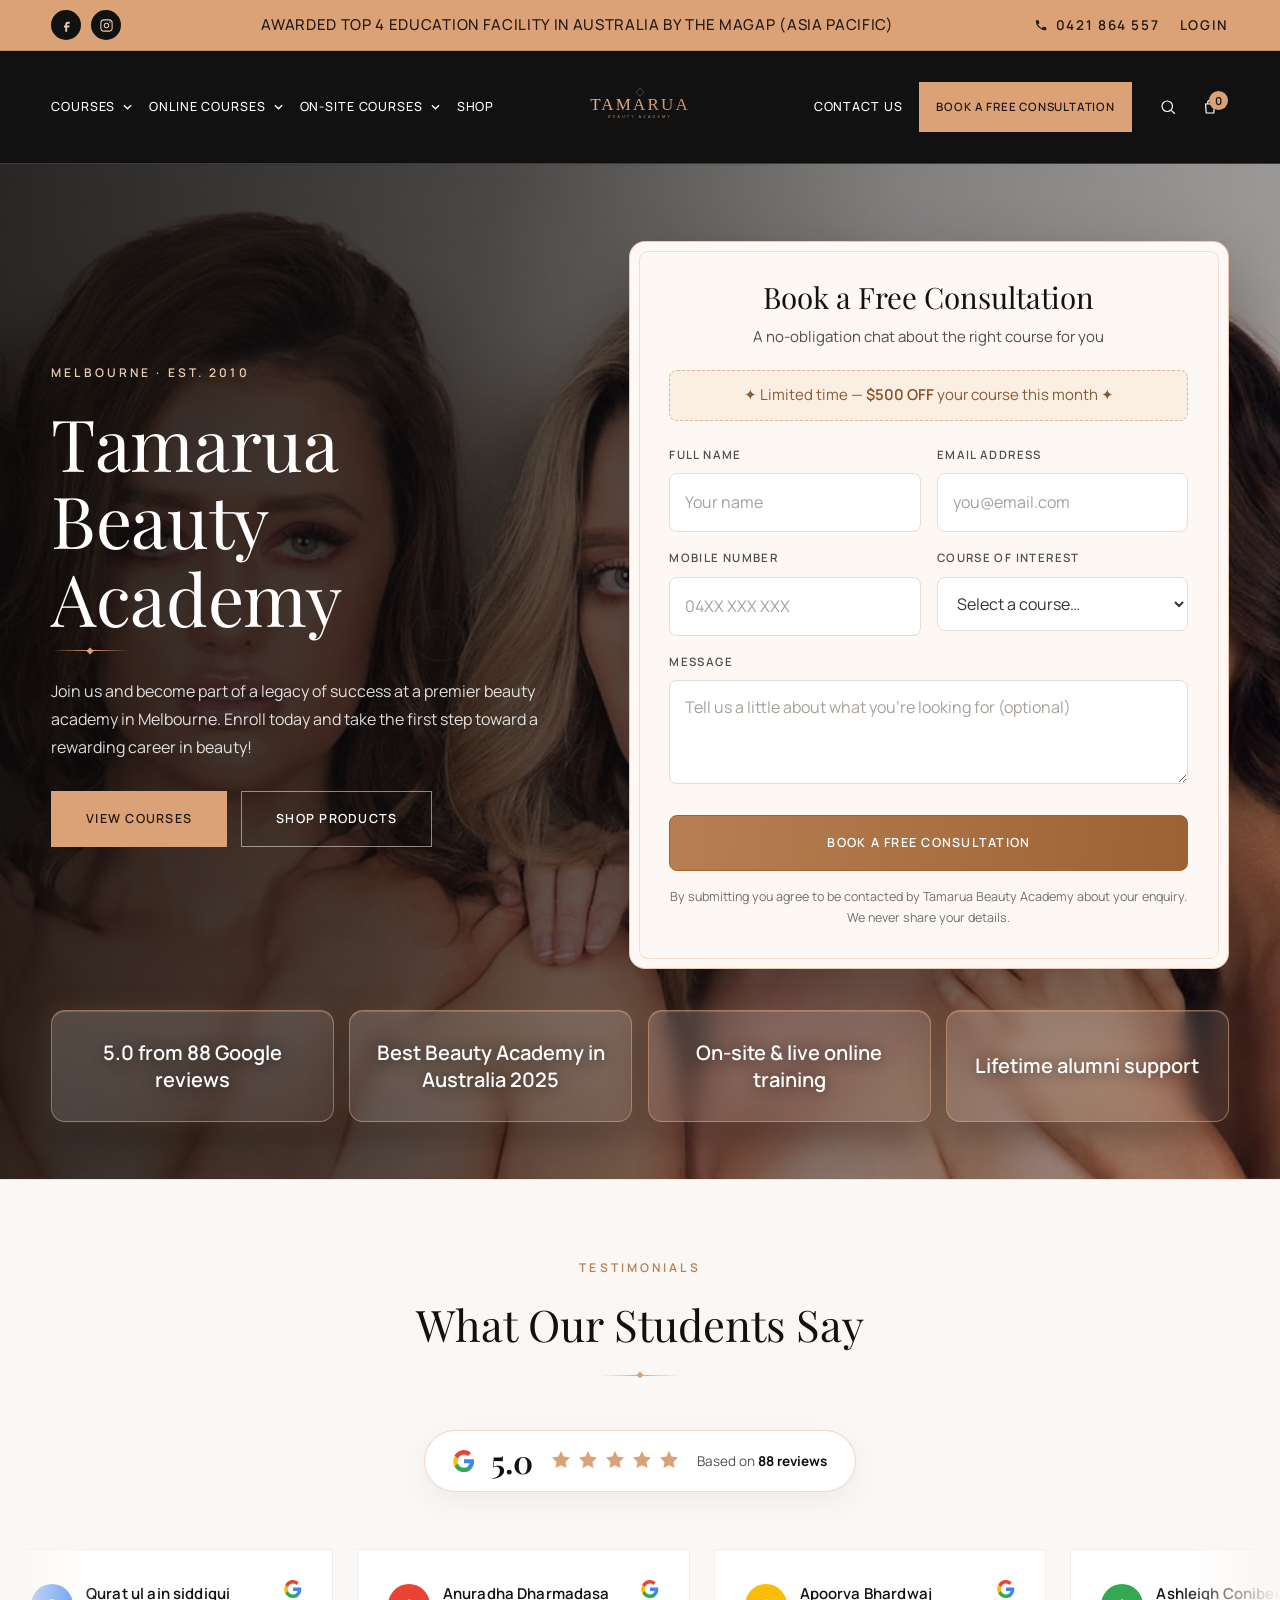
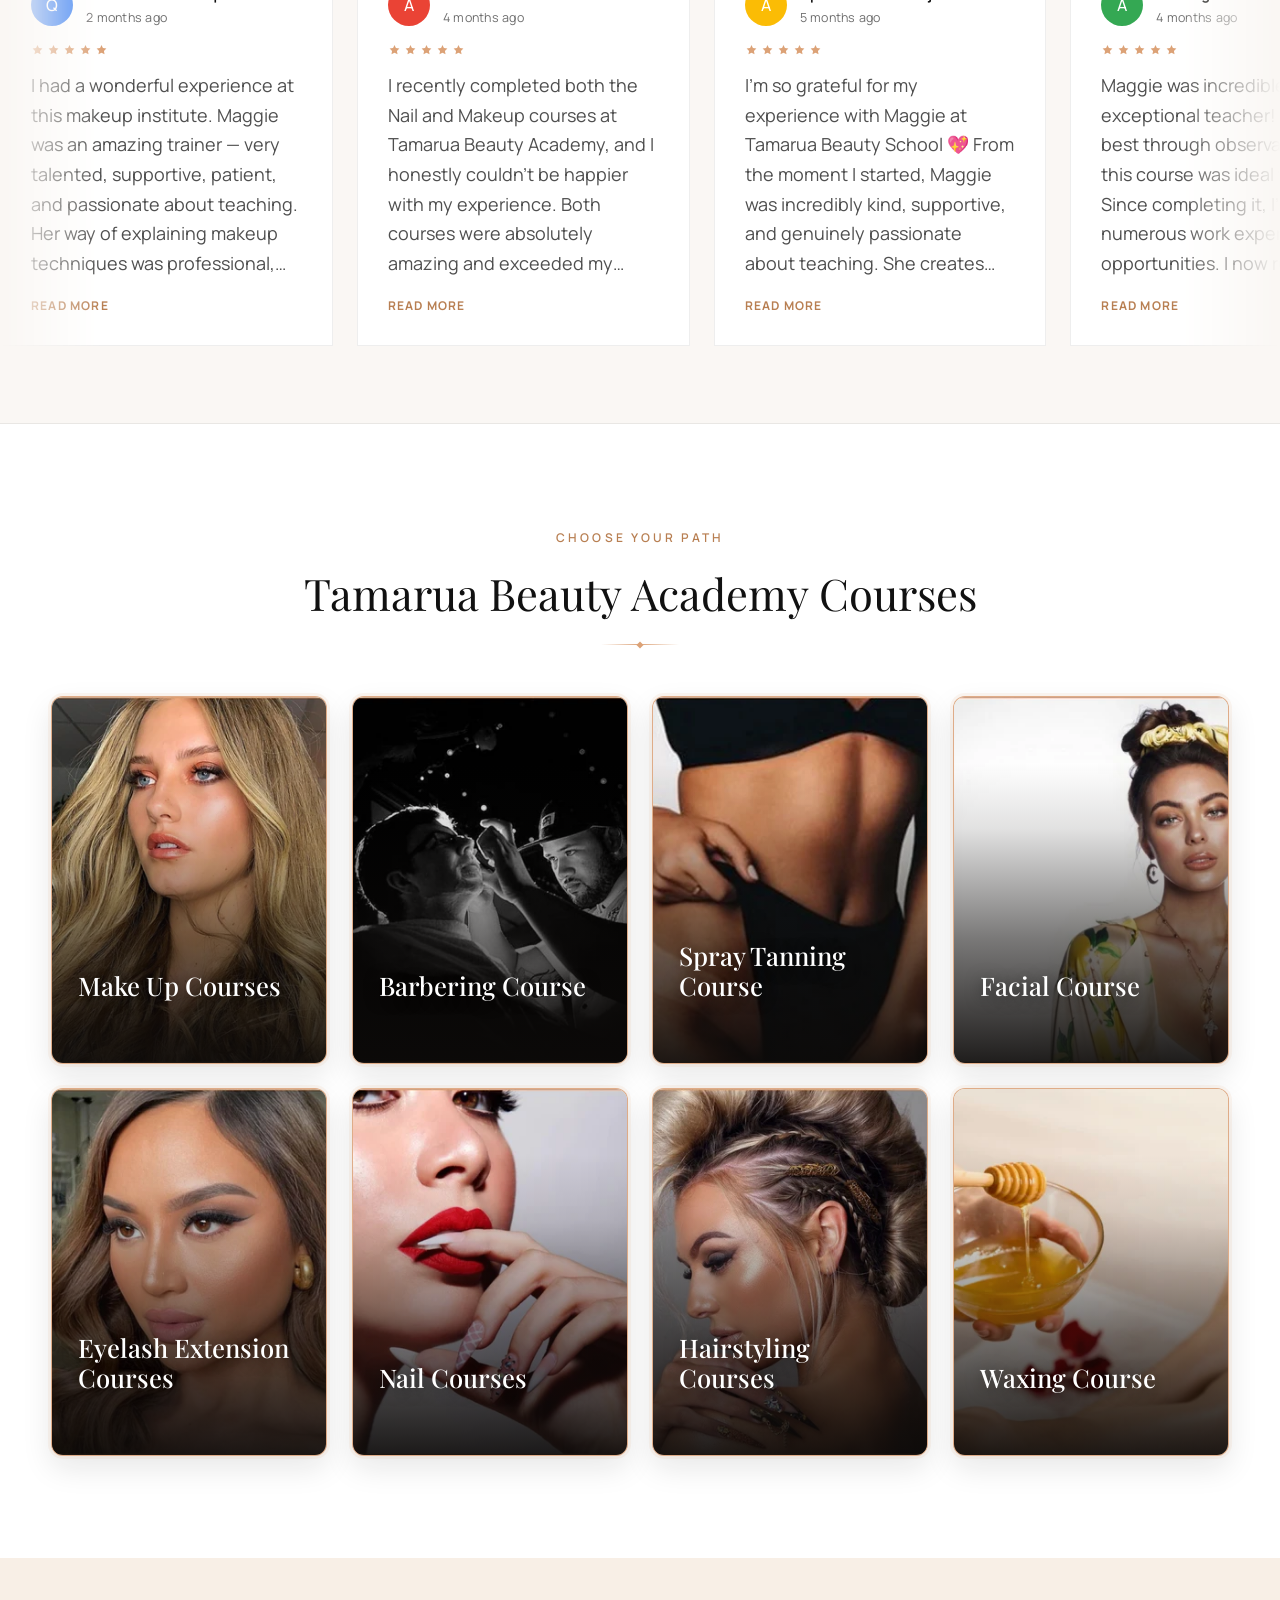
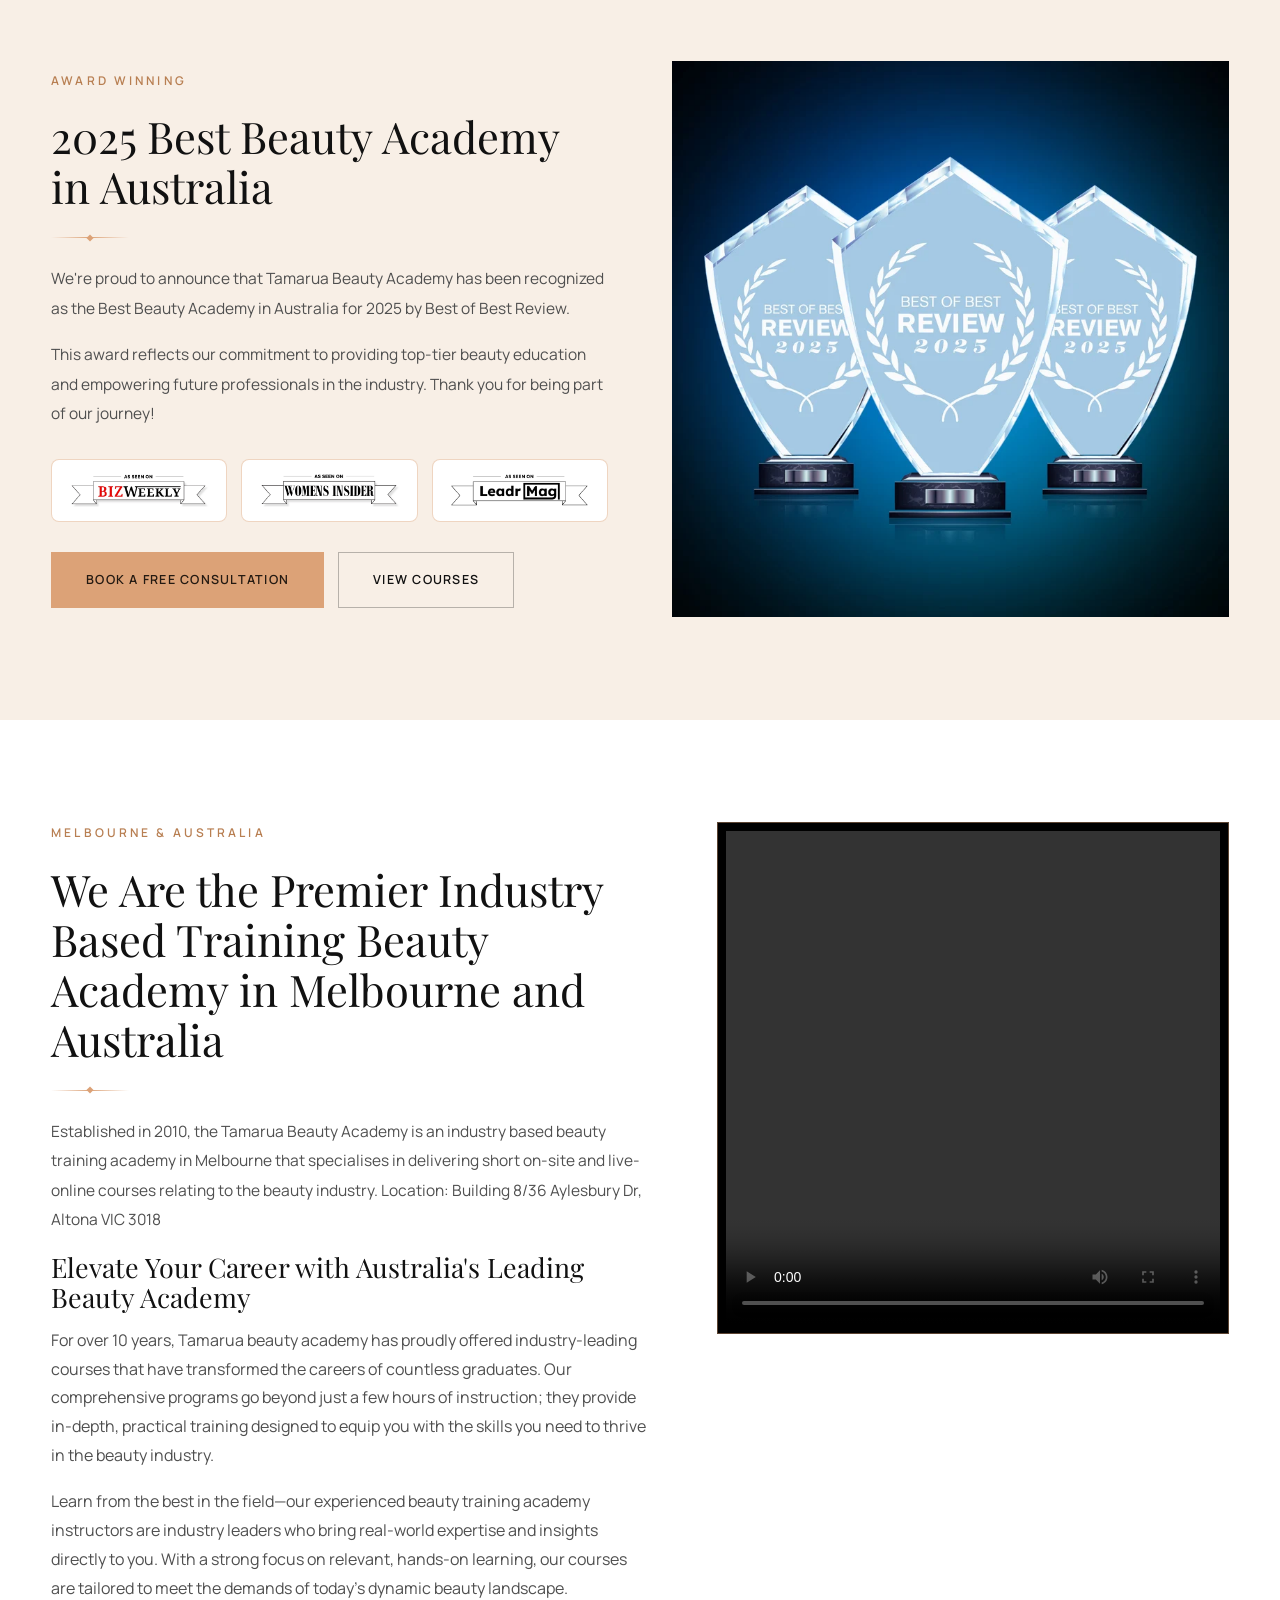
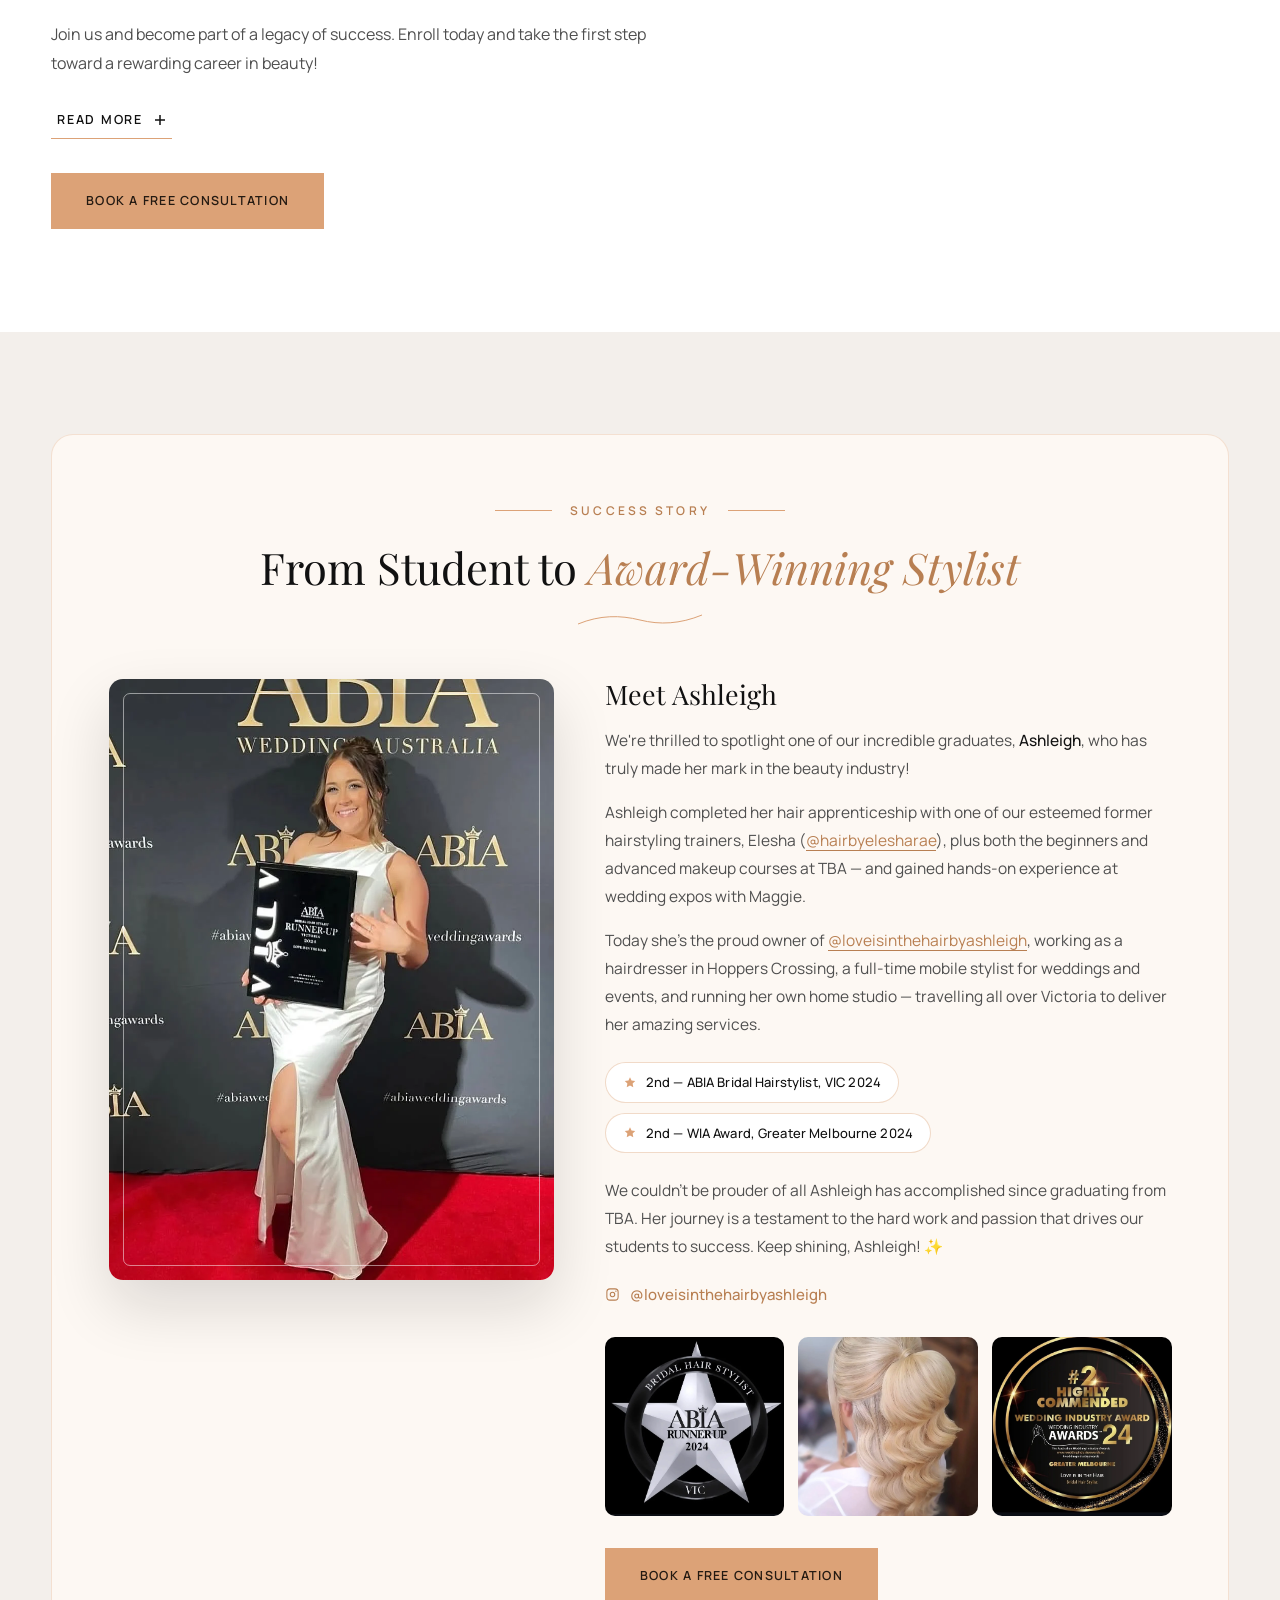
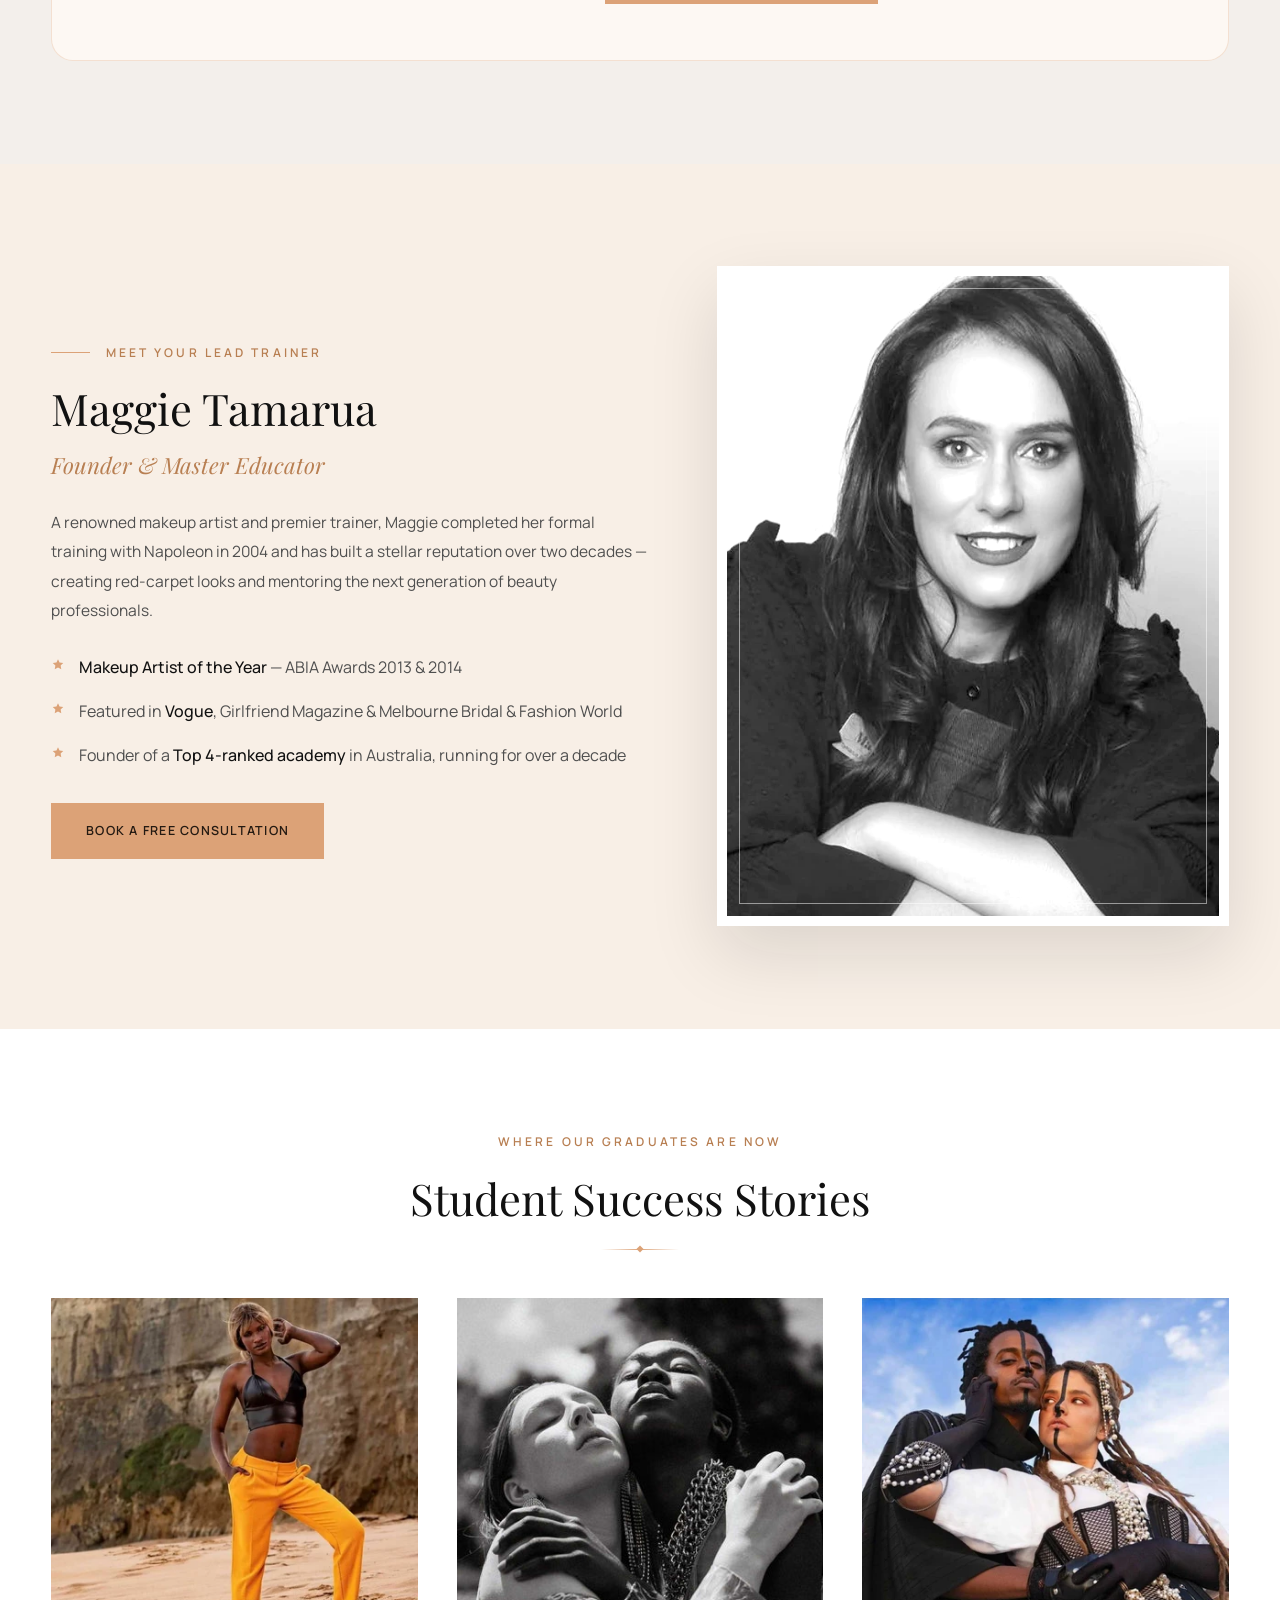
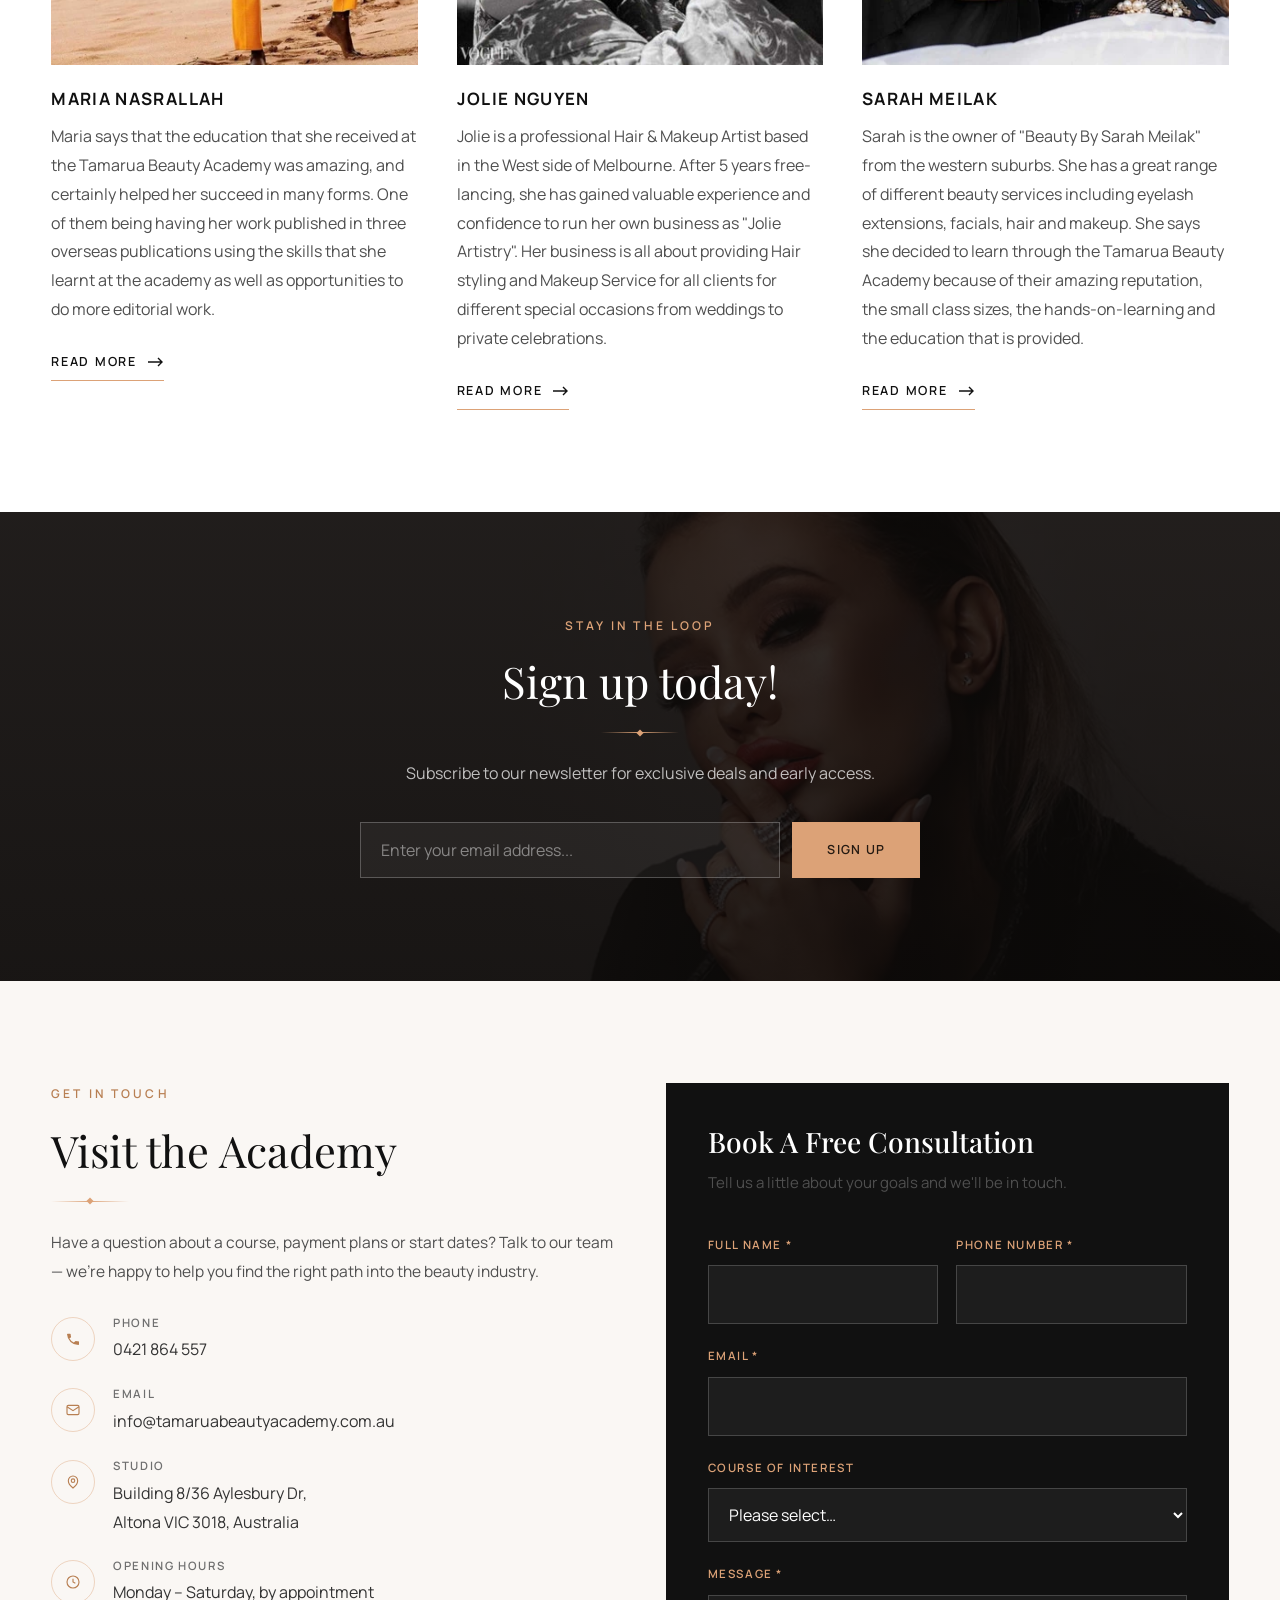
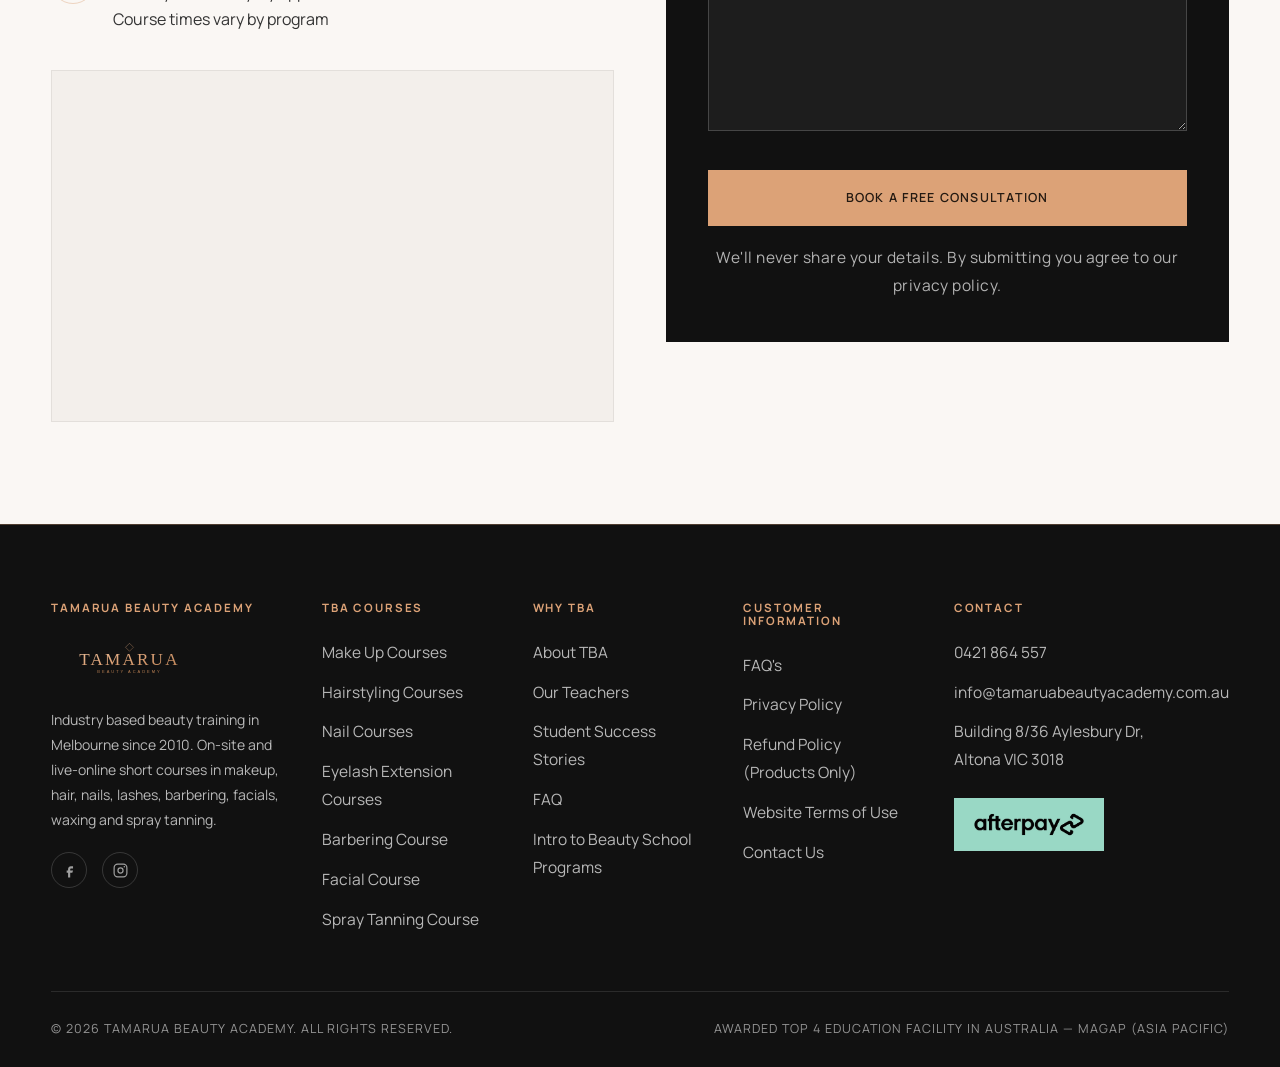
==== commit 48cf11da: "Add dropdowns to Online Courses and On-Site Courses - Both nav items were plain links; they now carr" ====
--- a/index.html
+++ b/index.html
@@ -238,6 +238,10 @@
 }
 .nav__item:hover .mega{opacity:1;visibility:visible;transform:none}
 .mega__grid{display:grid;grid-template-columns:repeat(5,1fr);gap:28px}
+.mega__cols{display:grid;grid-template-columns:repeat(auto-fit,minmax(208px,1fr));gap:30px 26px}
+.mega__list h4 a{color:inherit;transition:color .3s}
+.mega__list h4 a:hover{color:var(--gold-dp)}
+.mega__cols .mega__list ul a{font-size:12.5px;line-height:1.5;letter-spacing:.02em}
 .mega__card figure{margin:0 0 16px;overflow:hidden;background:var(--mist)}
 .mega__card img{aspect-ratio:1;object-fit:cover;transition:transform 1s var(--ease)}
 .mega__card:hover img{transform:scale(1.07)}
@@ -287,8 +291,9 @@
   font-size:13px;font-weight:600;letter-spacing:.1em;text-transform:uppercase;color:var(--black)
 }
 .drawer__sub{list-style:none;margin:0;padding:0;max-height:0;overflow:hidden;transition:max-height .45s var(--ease)}
-.drawer__sub.is-open{max-height:560px}
+.drawer__sub.is-open{max-height:2400px}
 .drawer__sub a{display:block;padding:13px 0 13px 18px;font-size:15px;color:var(--ink-soft);border-bottom:1px solid var(--line-soft)}
+.drawer__sub--child{padding-left:36px !important;font-size:12.5px !important;color:var(--ink-mute) !important}
 .drawer__foot{margin-top:auto;padding:26px;background:var(--black)}
 .drawer__foot .btn{width:100%}
 .drawer__foot .socials{margin-top:20px;justify-content:center}
@@ -822,8 +827,106 @@
             </div>
           </div>
         </div>
-        <div class="nav__item"><a class="nav__link" href="/collections/online-beauty-courses-melbourne">Online Courses</a></div>
-        <div class="nav__item"><a class="nav__link" href="/collections/beauty-courses-melbourne">On-Site Courses</a></div>
+        <div class="nav__item">
+          <a class="nav__link" href="/collections/online-beauty-courses-melbourne">Online Courses
+            <svg class="chev" width="9" height="6" viewBox="0 0 10 6" fill="none" stroke="currentColor" stroke-width="1.4"><path d="M1 1l4 4 4-4"/></svg>
+          </a>
+          <div class="mega">
+            <div class="mega__cols">
+              <div class="mega__list">
+                <h4><a href="/collections/makeup-courses">Makeup Courses</a></h4>
+                <ul>
+                  <li><a href="/collections/makeup-courses/products/make-up-beginners-intermediate">ON-SITE | BEGINNERS/INTERMEDIATE</a></li>
+                  <li><a href="/collections/makeup-courses/products/makeup-course-on-site-advanced-makeup-course">ON-SITE | ADVANCED</a></li>
+                  <li><a href="/collections/makeup-courses/products/make-up-on-site-beginners-intermediate-advanced-pro">ON-SITE | BEGINNERS/INTERMEDIATE/ADVANCED PRO</a></li>
+                  <li><a href="/collections/makeup-courses/products/make-up-live-online-beginners-intermediate">ONLINE | BEGINNERS/INTERMEDIATE</a></li>
+                </ul>
+              </div>
+              <div class="mega__list">
+                <h4><a href="/collections/hair-styling">Hairstyling Courses</a></h4>
+                <ul>
+                  <li><a href="/products/hair-styling-on-site-basic-editorial-hair-styling">ON-SITE | BASIC EDITORIAL</a></li>
+                  <li><a href="/products/hair-styling-on-site-advanced-bridal-hair-styling">ON-SITE | ADVANCED BRIDAL</a></li>
+                  <li><a href="/products/hair-styling-on-site-editorial-bridal-hair-styling-pro">ON-SITE | EDITORIAL BRIDAL</a></li>
+                  <li><a href="/products/hair-styling-live-online-basic-editorial-hair-styling">ONLINE | BASIC EDITORIAL</a></li>
+                  <li><a href="/products/hair-styling-live-online-advanced-bridal-hair-styling">ONLINE | ADVANCED BRIDAL</a></li>
+                </ul>
+              </div>
+              <div class="mega__list">
+                <h4><a href="/collections/nails">Nail Courses</a></h4>
+                <ul>
+                  <li><a href="/products/nails-on-site-nail-technology-fundamentals-pro-includes-drill-techniques">ON-SITE | NAIL TECHNOLOGY FUNDAMENTALS PRO</a></li>
+                  <li><a href="/products/nails-live-online-nail-technology-fundamentals-pro-includes-drill-techniques">ONLINE | NAIL TECHNOLOGY FUNDAMENTALS PRO</a></li>
+                </ul>
+              </div>
+              <div class="mega__list">
+                <h4><a href="/collections/eyelash-extensions">Eyelash Extension Courses</a></h4>
+                <ul>
+                  <li><a href="/products/eyelash-extensions-on-site-classic-eyelash-extensions">ON-SITE | CLASSIC</a></li>
+                  <li><a href="/products/eyelash-extensions-on-site-volume-hybrid-eyelash-extensions">ON-SITE | VOLUME/HYBRID</a></li>
+                  <li><a href="/products/eyelash-extensions-on-site-classic-volume-hybrid-eyelash-extensions-pro">ON-SITE | CLASSIC/VOLUME/HYBRID</a></li>
+                </ul>
+              </div>
+              <div class="mega__list">
+                <h4><a href="/collections">Other Courses</a></h4>
+                <ul>
+                  <li><a href="/collections/barbering">Barbering Course</a></li>
+                  <li><a href="/collections/facials">Facial Course</a></li>
+                  <li><a href="/collections/lash-lift-tint">Lash Lift &amp; Tint Course</a></li>
+                  <li><a href="/collections/spray-tanning">Spray Tanning Course</a></li>
+                  <li><a href="/collections/body-waxing">Waxing Courses</a></li>
+                </ul>
+              </div>
+            </div>
+          </div>
+        </div>
+        <div class="nav__item">
+          <a class="nav__link" href="/collections/beauty-courses-melbourne">On-Site Courses
+            <svg class="chev" width="9" height="6" viewBox="0 0 10 6" fill="none" stroke="currentColor" stroke-width="1.4"><path d="M1 1l4 4 4-4"/></svg>
+          </a>
+          <div class="mega">
+            <div class="mega__cols">
+              <div class="mega__list">
+                <h4><a href="/collections/makeup-courses">Makeup Courses</a></h4>
+                <ul>
+                  <li><a href="/collections/makeup-courses/products/make-up-beginners-intermediate">ON-SITE | BEGINNERS/INTERMEDIATE</a></li>
+                  <li><a href="/collections/makeup-courses/products/makeup-course-on-site-advanced-makeup-course">ON-SITE | ADVANCED</a></li>
+                  <li><a href="/collections/makeup-courses/products/make-up-on-site-beginners-intermediate-advanced-pro">ON-SITE | BEGINNERS/INTERMEDIATE/ADVANCED PRO</a></li>
+                  <li><a href="/collections/makeup-courses/products/make-up-live-online-beginners-intermediate">ONLINE | BEGINNERS/INTERMEDIATE</a></li>
+                </ul>
+              </div>
+              <div class="mega__list">
+                <h4><a href="/collections/hair-styling">Hairstyling Courses</a></h4>
+                <ul>
+                  <li><a href="/products/hair-styling-on-site-basic-editorial-hair-styling">ON-SITE | BASIC EDITORIAL</a></li>
+                  <li><a href="/products/hair-styling-on-site-advanced-bridal-hair-styling">ON-SITE | ADVANCED BRIDAL</a></li>
+                  <li><a href="/products/hair-styling-on-site-editorial-bridal-hair-styling-pro">ON-SITE | EDITORIAL BRIDAL</a></li>
+                  <li><a href="/products/hair-styling-live-online-basic-editorial-hair-styling">ONLINE | BASIC EDITORIAL</a></li>
+                  <li><a href="/products/hair-styling-live-online-advanced-bridal-hair-styling">ONLINE | ADVANCED BRIDAL</a></li>
+                </ul>
+              </div>
+              <div class="mega__list">
+                <h4><a href="/collections/eyelash-extensions">Eyelash Extension Courses</a></h4>
+                <ul>
+                  <li><a href="/products/eyelash-extensions-on-site-classic-eyelash-extensions">ON-SITE | CLASSIC</a></li>
+                  <li><a href="/products/eyelash-extensions-on-site-volume-hybrid-eyelash-extensions">ON-SITE | VOLUME/HYBRID</a></li>
+                  <li><a href="/products/eyelash-extensions-on-site-classic-volume-hybrid-eyelash-extensions-pro">ON-SITE | CLASSIC/VOLUME/HYBRID</a></li>
+                </ul>
+              </div>
+              <div class="mega__list">
+                <h4><a href="/collections">Other Courses</a></h4>
+                <ul>
+                  <li><a href="/collections/barbering">Barbering Course</a></li>
+                  <li><a href="/collections/facials">Facial Course</a></li>
+                  <li><a href="/collections/lash-lift-tint">Lash Lift &amp; Tint Course</a></li>
+                  <li><a href="/collections/spray-tanning">Spray Tanning Course</a></li>
+                  <li><a href="/collections/body-waxing">Waxing Courses</a></li>
+                  <li><a href="/pages/intro-to-beauty-school-program">Intro to Beauty School Programs</a></li>
+                </ul>
+              </div>
+            </div>
+          </div>
+        </div>
         <div class="nav__item"><a class="nav__link" href="/collections/tba-beauty-products">Shop</a></div>
       </nav>
 
@@ -904,8 +1007,60 @@
       <li><a href="/collections/master-classes">Master Classes</a></li>
       <li><a href="/collections/beauty-courses-melbourne/products/body-waxing-course-on-site-waxing">Waxing Course</a></li>
     </ul>
-    <a class="drawer__link" href="/collections/online-beauty-courses-melbourne">Online Courses</a>
-    <a class="drawer__link" href="/collections/beauty-courses-melbourne">On-Site Courses</a>
+    <button class="drawer__link" data-acc aria-expanded="false">Online Courses
+      <svg width="10" height="7" viewBox="0 0 10 6" fill="none" stroke="currentColor" stroke-width="1.4"><path d="M1 1l4 4 4-4"/></svg>
+    </button>
+    <ul class="drawer__sub">
+      <li><a href="/collections/makeup-courses">Makeup Courses</a></li>
+      <li><a class="drawer__sub--child" href="/collections/makeup-courses/products/make-up-beginners-intermediate">ON-SITE | BEGINNERS/INTERMEDIATE</a></li>
+      <li><a class="drawer__sub--child" href="/collections/makeup-courses/products/makeup-course-on-site-advanced-makeup-course">ON-SITE | ADVANCED</a></li>
+      <li><a class="drawer__sub--child" href="/collections/makeup-courses/products/make-up-on-site-beginners-intermediate-advanced-pro">ON-SITE | BEGINNERS/INTERMEDIATE/ADVANCED PRO</a></li>
+      <li><a class="drawer__sub--child" href="/collections/makeup-courses/products/make-up-live-online-beginners-intermediate">ONLINE | BEGINNERS/INTERMEDIATE</a></li>
+      <li><a href="/collections/hair-styling">Hairstyling Courses</a></li>
+      <li><a class="drawer__sub--child" href="/products/hair-styling-on-site-basic-editorial-hair-styling">ON-SITE | BASIC EDITORIAL</a></li>
+      <li><a class="drawer__sub--child" href="/products/hair-styling-on-site-advanced-bridal-hair-styling">ON-SITE | ADVANCED BRIDAL</a></li>
+      <li><a class="drawer__sub--child" href="/products/hair-styling-on-site-editorial-bridal-hair-styling-pro">ON-SITE | EDITORIAL BRIDAL</a></li>
+      <li><a class="drawer__sub--child" href="/products/hair-styling-live-online-basic-editorial-hair-styling">ONLINE | BASIC EDITORIAL</a></li>
+      <li><a class="drawer__sub--child" href="/products/hair-styling-live-online-advanced-bridal-hair-styling">ONLINE | ADVANCED BRIDAL</a></li>
+      <li><a href="/collections/nails">Nail Courses</a></li>
+      <li><a class="drawer__sub--child" href="/products/nails-on-site-nail-technology-fundamentals-pro-includes-drill-techniques">ON-SITE | NAIL TECHNOLOGY FUNDAMENTALS PRO</a></li>
+      <li><a class="drawer__sub--child" href="/products/nails-live-online-nail-technology-fundamentals-pro-includes-drill-techniques">ONLINE | NAIL TECHNOLOGY FUNDAMENTALS PRO</a></li>
+      <li><a href="/collections/eyelash-extensions">Eyelash Extension Courses</a></li>
+      <li><a class="drawer__sub--child" href="/products/eyelash-extensions-on-site-classic-eyelash-extensions">ON-SITE | CLASSIC</a></li>
+      <li><a class="drawer__sub--child" href="/products/eyelash-extensions-on-site-volume-hybrid-eyelash-extensions">ON-SITE | VOLUME/HYBRID</a></li>
+      <li><a class="drawer__sub--child" href="/products/eyelash-extensions-on-site-classic-volume-hybrid-eyelash-extensions-pro">ON-SITE | CLASSIC/VOLUME/HYBRID</a></li>
+      <li><a href="/collections/barbering">Barbering Course</a></li>
+      <li><a href="/collections/facials">Facial Course</a></li>
+      <li><a href="/collections/lash-lift-tint">Lash Lift &amp; Tint Course</a></li>
+      <li><a href="/collections/spray-tanning">Spray Tanning Course</a></li>
+      <li><a href="/collections/body-waxing">Waxing Courses</a></li>
+    </ul>
+    <button class="drawer__link" data-acc aria-expanded="false">On-Site Courses
+      <svg width="10" height="7" viewBox="0 0 10 6" fill="none" stroke="currentColor" stroke-width="1.4"><path d="M1 1l4 4 4-4"/></svg>
+    </button>
+    <ul class="drawer__sub">
+      <li><a href="/collections/makeup-courses">Makeup Courses</a></li>
+      <li><a class="drawer__sub--child" href="/collections/makeup-courses/products/make-up-beginners-intermediate">ON-SITE | BEGINNERS/INTERMEDIATE</a></li>
+      <li><a class="drawer__sub--child" href="/collections/makeup-courses/products/makeup-course-on-site-advanced-makeup-course">ON-SITE | ADVANCED</a></li>
+      <li><a class="drawer__sub--child" href="/collections/makeup-courses/products/make-up-on-site-beginners-intermediate-advanced-pro">ON-SITE | BEGINNERS/INTERMEDIATE/ADVANCED PRO</a></li>
+      <li><a class="drawer__sub--child" href="/collections/makeup-courses/products/make-up-live-online-beginners-intermediate">ONLINE | BEGINNERS/INTERMEDIATE</a></li>
+      <li><a href="/collections/hair-styling">Hairstyling Courses</a></li>
+      <li><a class="drawer__sub--child" href="/products/hair-styling-on-site-basic-editorial-hair-styling">ON-SITE | BASIC EDITORIAL</a></li>
+      <li><a class="drawer__sub--child" href="/products/hair-styling-on-site-advanced-bridal-hair-styling">ON-SITE | ADVANCED BRIDAL</a></li>
+      <li><a class="drawer__sub--child" href="/products/hair-styling-on-site-editorial-bridal-hair-styling-pro">ON-SITE | EDITORIAL BRIDAL</a></li>
+      <li><a class="drawer__sub--child" href="/products/hair-styling-live-online-basic-editorial-hair-styling">ONLINE | BASIC EDITORIAL</a></li>
+      <li><a class="drawer__sub--child" href="/products/hair-styling-live-online-advanced-bridal-hair-styling">ONLINE | ADVANCED BRIDAL</a></li>
+      <li><a href="/collections/eyelash-extensions">Eyelash Extension Courses</a></li>
+      <li><a class="drawer__sub--child" href="/products/eyelash-extensions-on-site-classic-eyelash-extensions">ON-SITE | CLASSIC</a></li>
+      <li><a class="drawer__sub--child" href="/products/eyelash-extensions-on-site-volume-hybrid-eyelash-extensions">ON-SITE | VOLUME/HYBRID</a></li>
+      <li><a class="drawer__sub--child" href="/products/eyelash-extensions-on-site-classic-volume-hybrid-eyelash-extensions-pro">ON-SITE | CLASSIC/VOLUME/HYBRID</a></li>
+      <li><a href="/collections/barbering">Barbering Course</a></li>
+      <li><a href="/collections/facials">Facial Course</a></li>
+      <li><a href="/collections/lash-lift-tint">Lash Lift &amp; Tint Course</a></li>
+      <li><a href="/collections/spray-tanning">Spray Tanning Course</a></li>
+      <li><a href="/collections/body-waxing">Waxing Courses</a></li>
+      <li><a href="/pages/intro-to-beauty-school-program">Intro to Beauty School Programs</a></li>
+    </ul>
     <a class="drawer__link" href="/pages/contact-us">Contact Us</a>
     <a class="drawer__link" href="/collections/tba-beauty-products">Shop</a>
     <a class="drawer__link" href="tel:0421864557">0421 864 557</a>
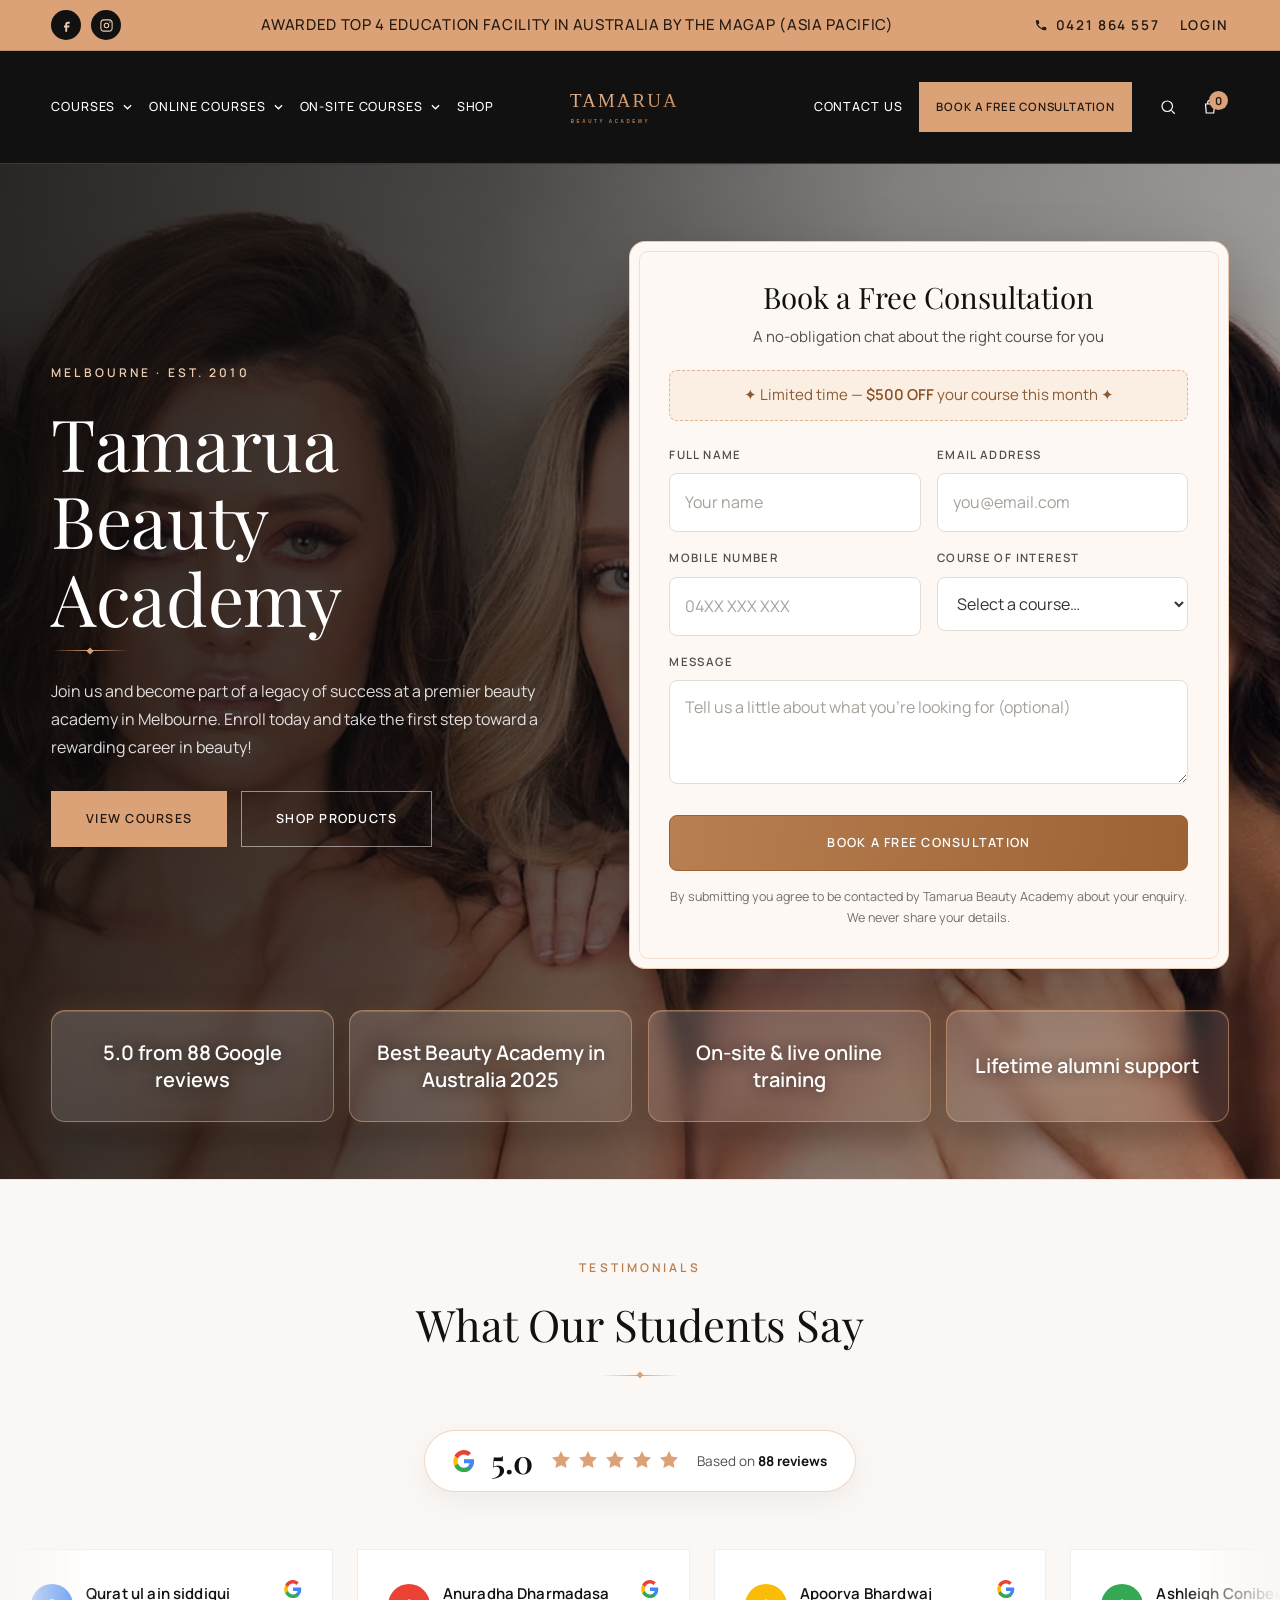
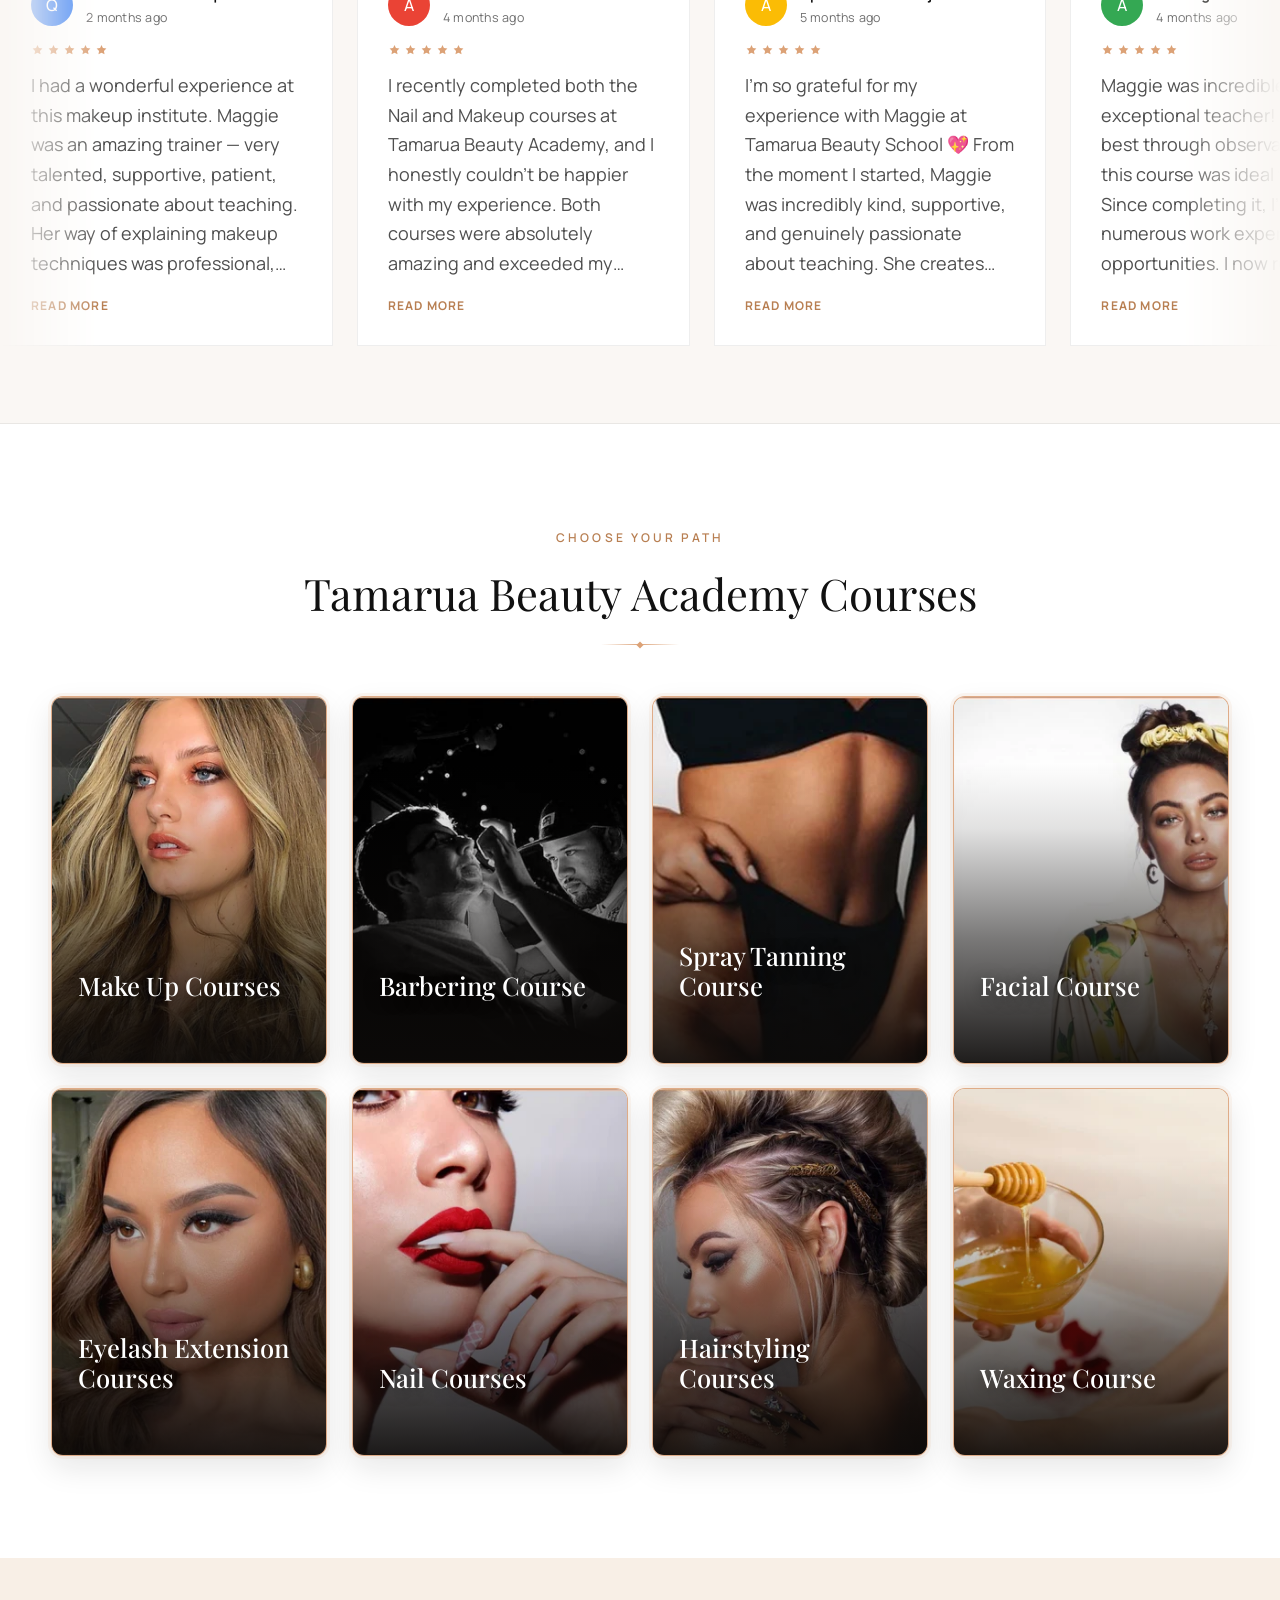
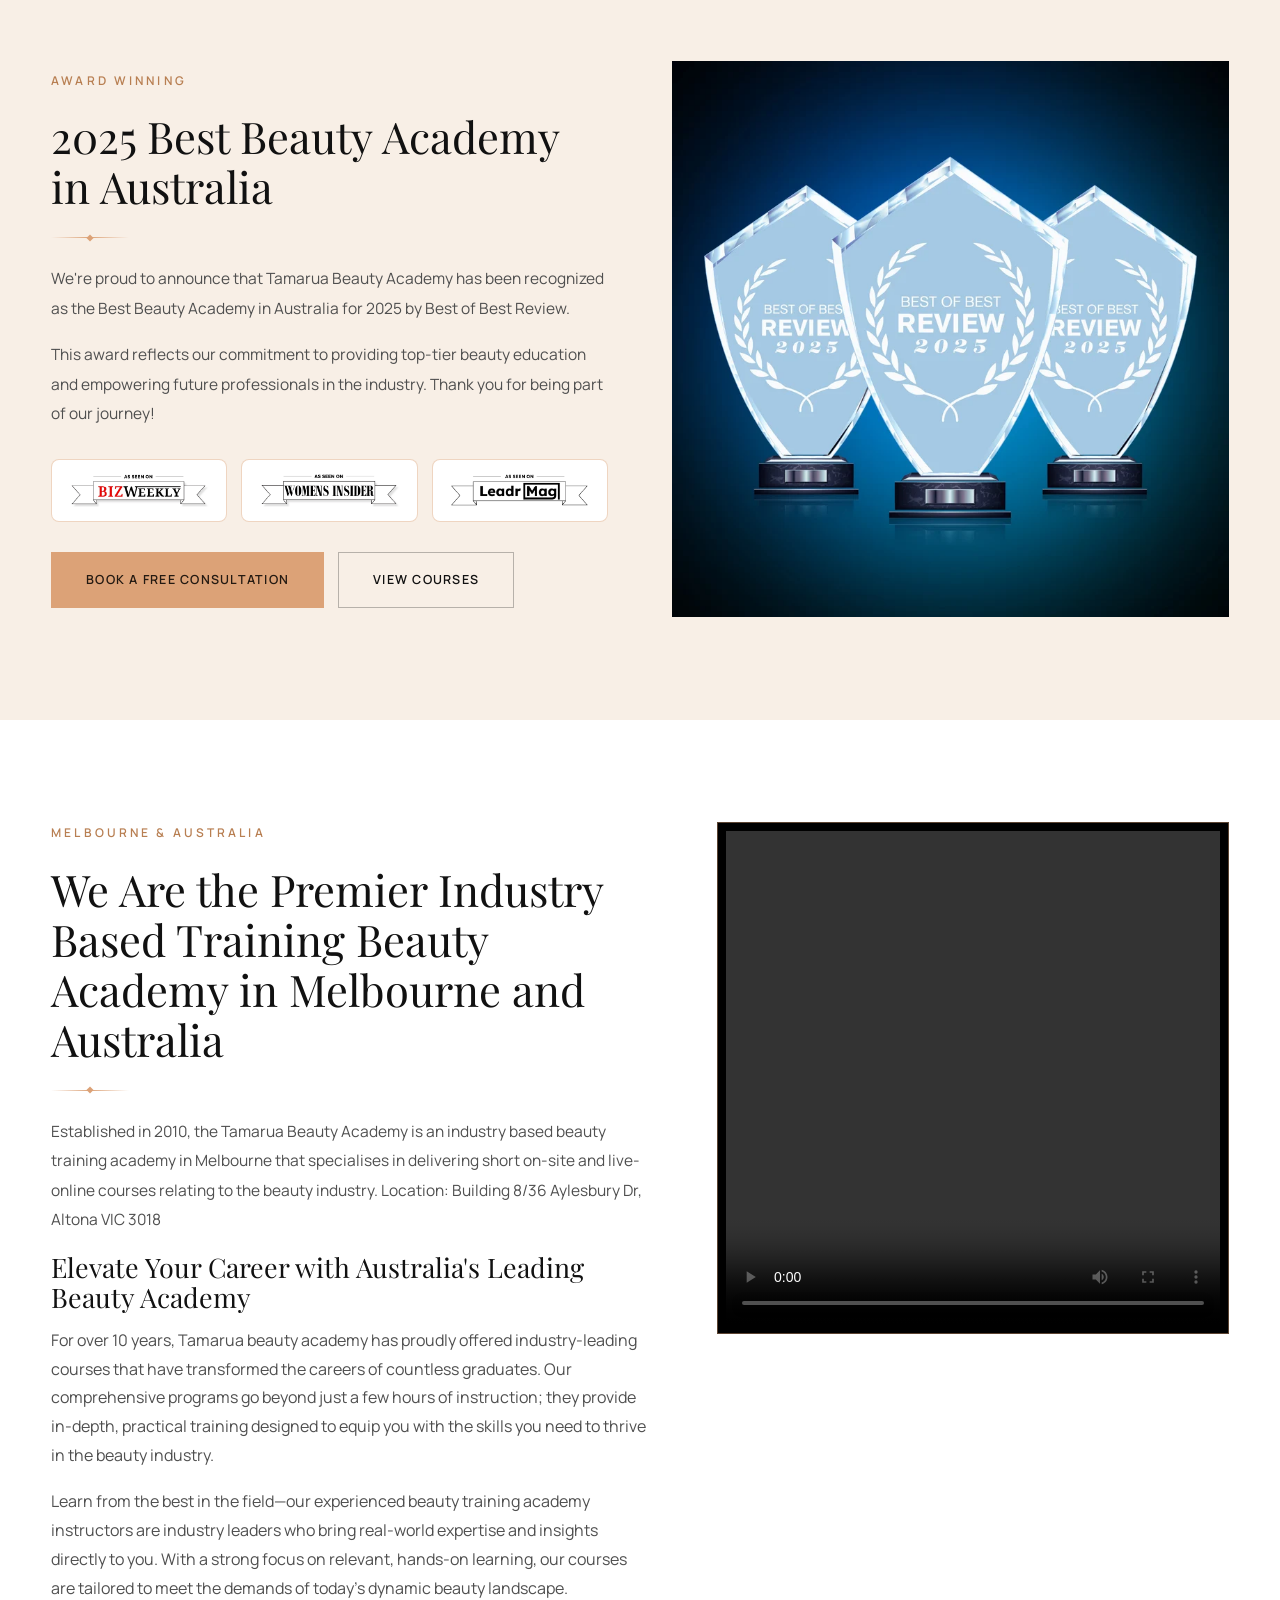
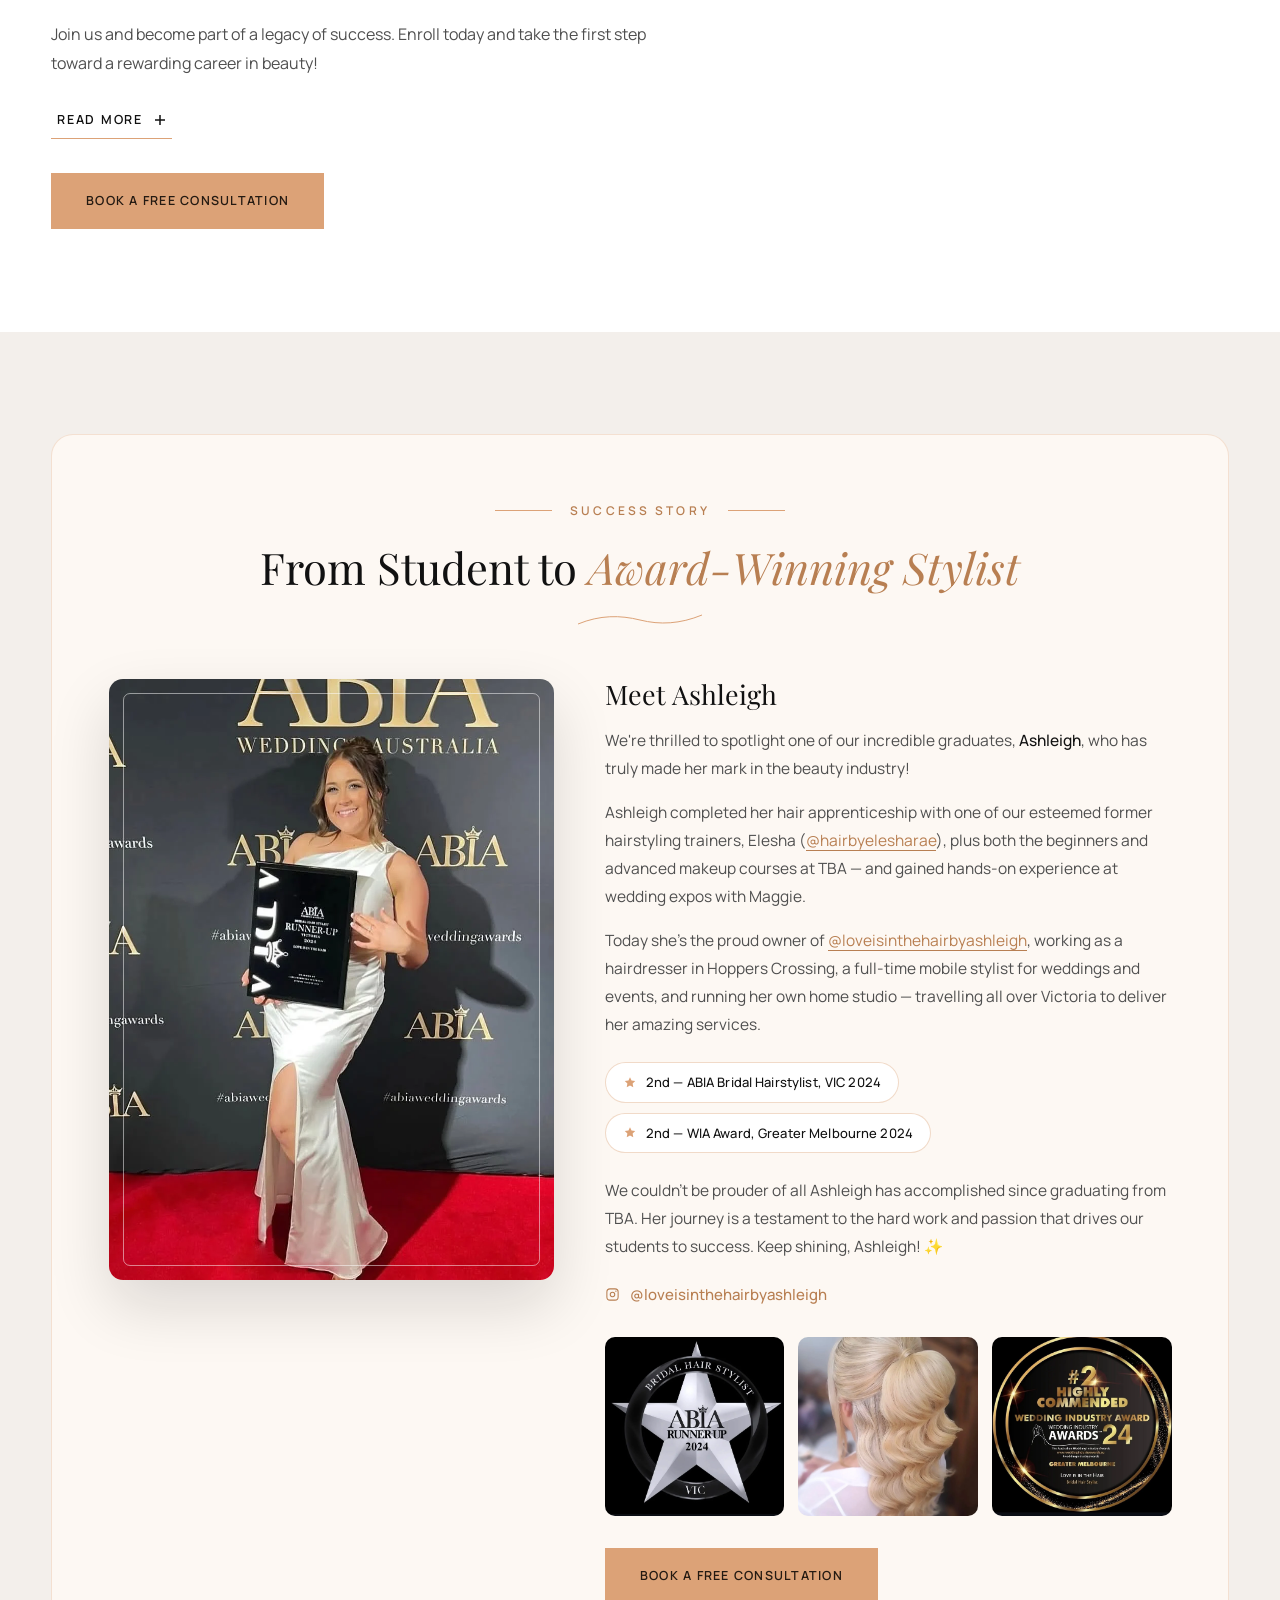
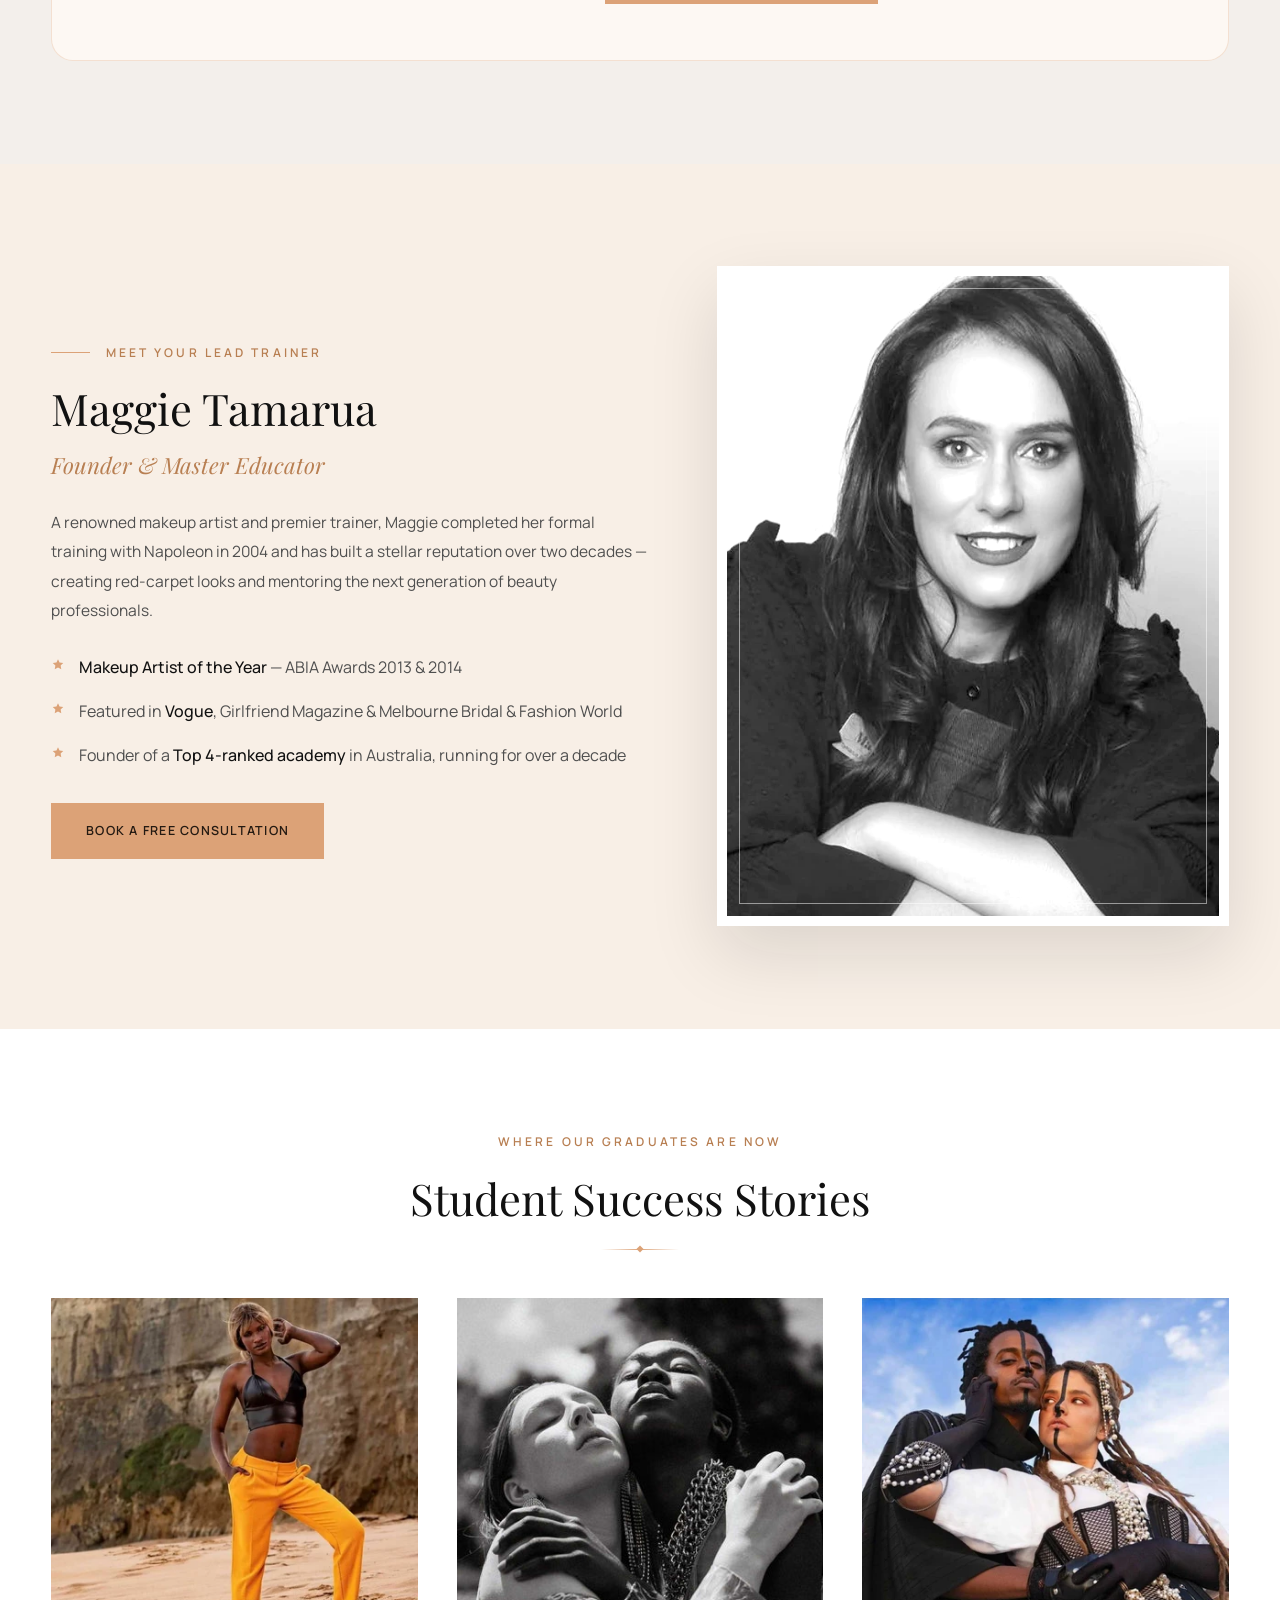
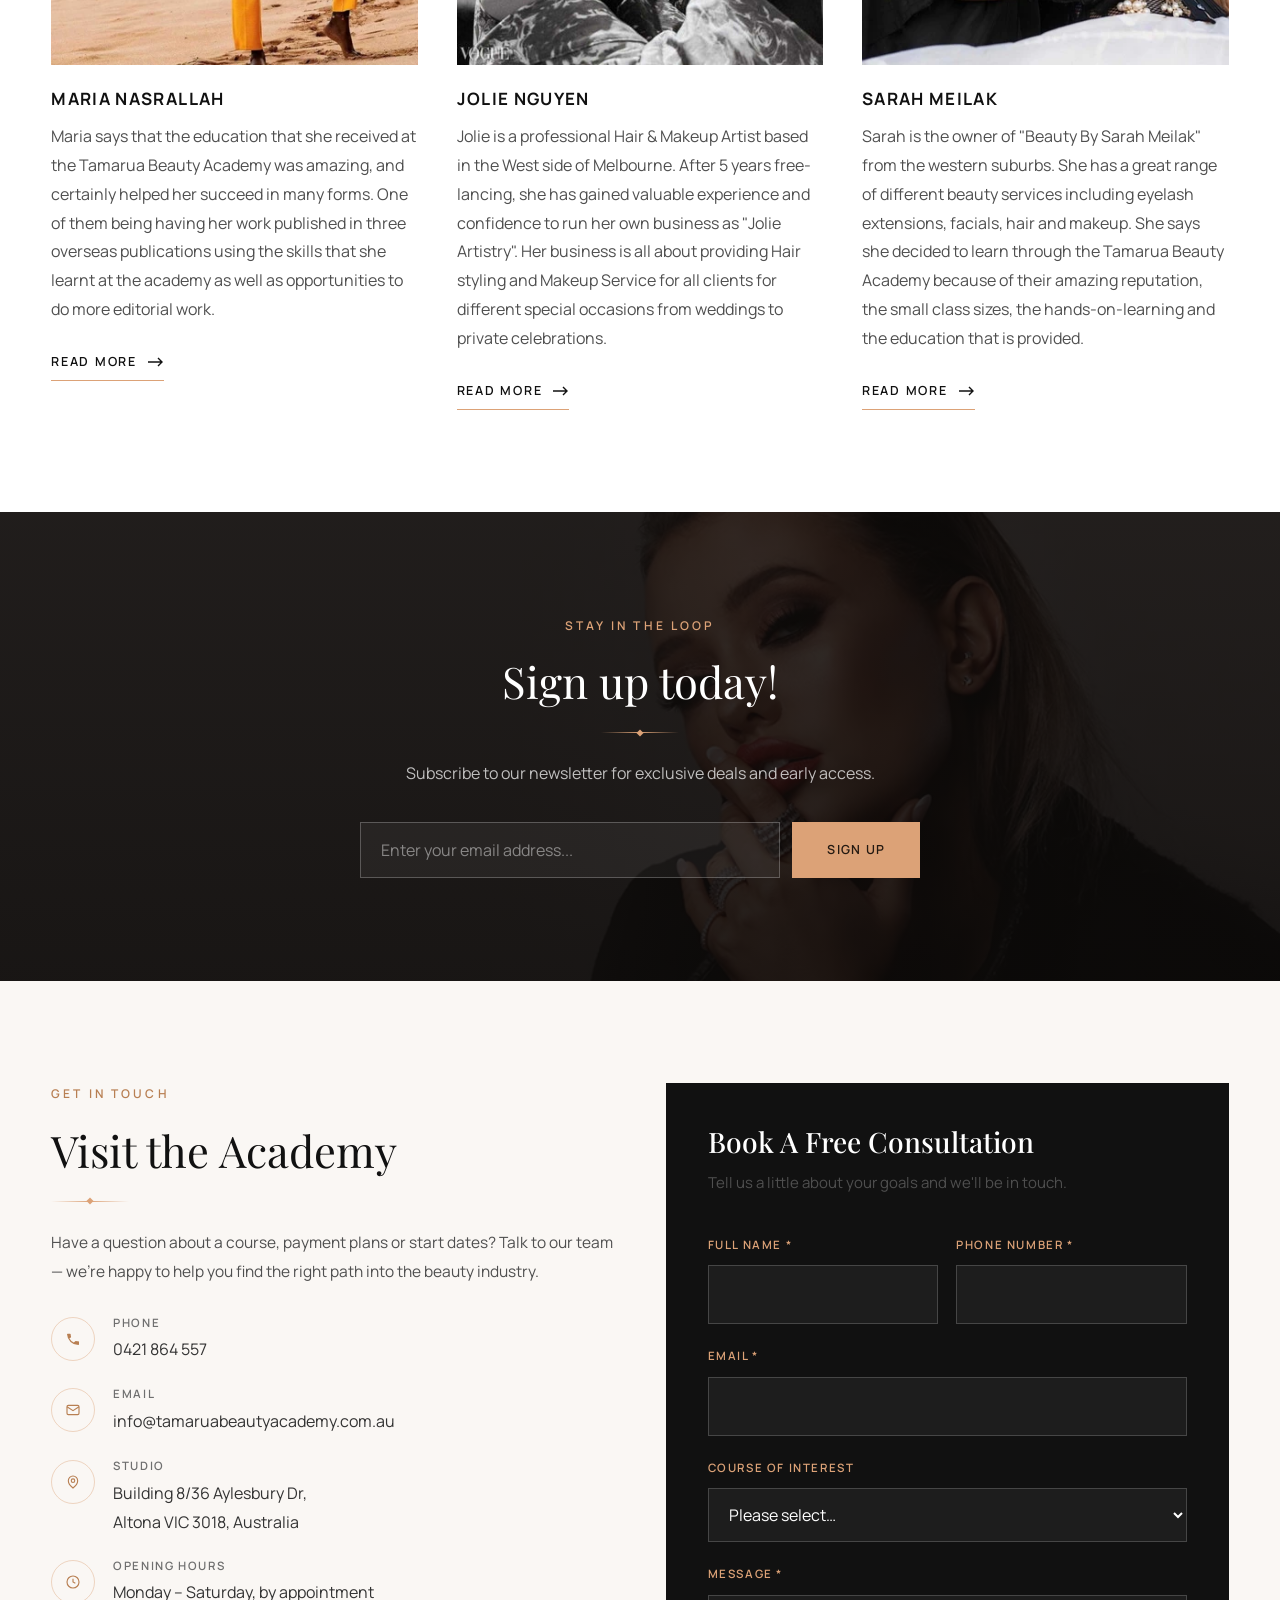
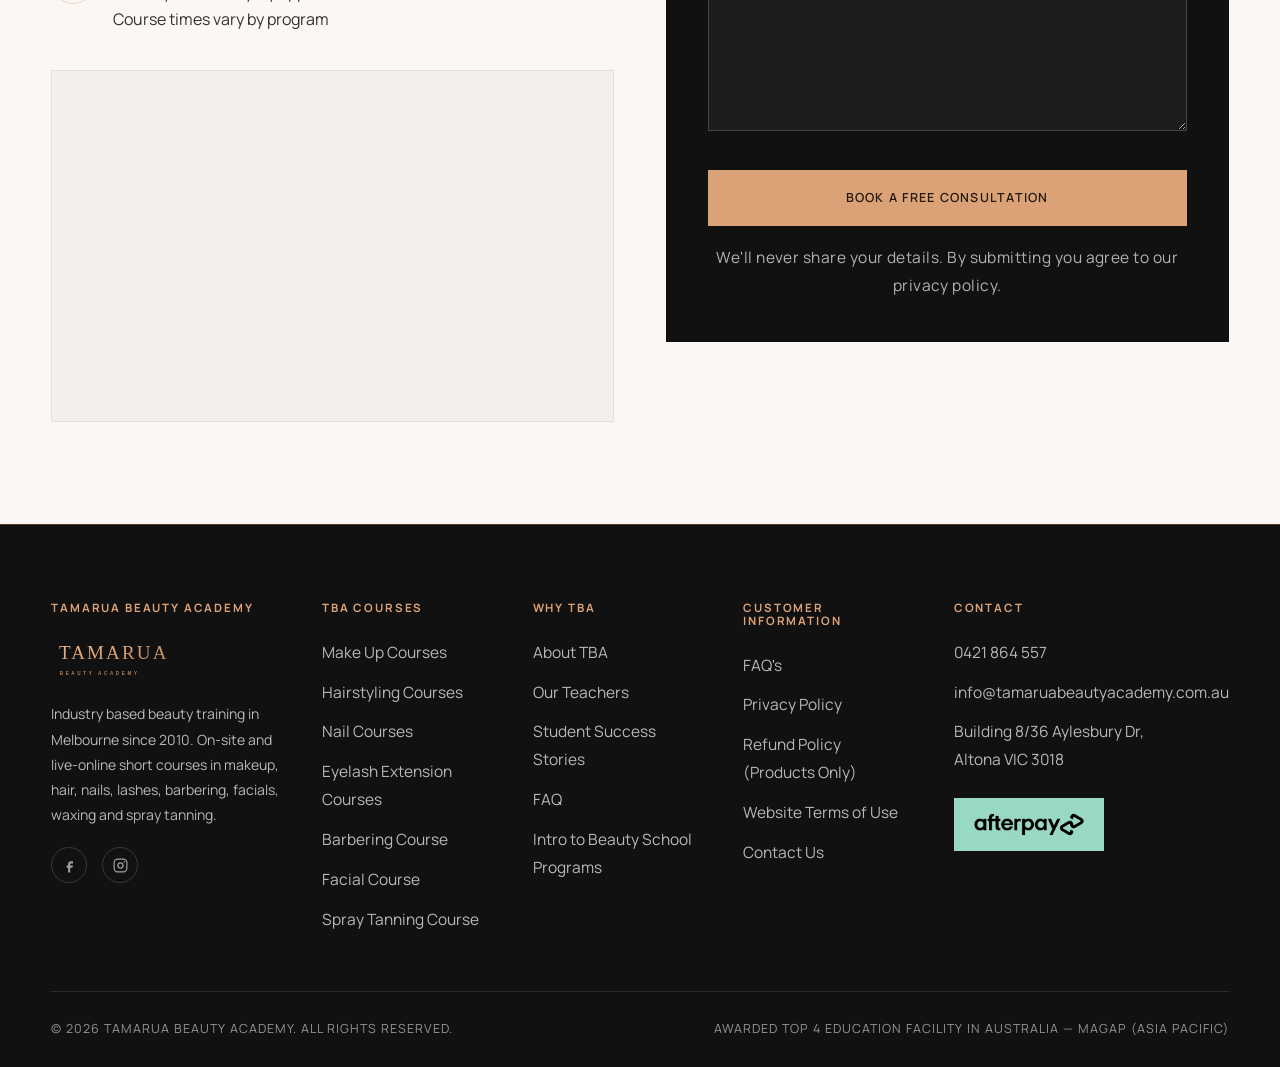
==== commit 00d5acf5: "Left-align footer logo; restructure the mobile header Mobile header - Logo moved to the left; cart, " ====
--- a/index.html
+++ b/index.html
@@ -257,8 +257,11 @@
 
 /* ---------- mobile bar ---------- */
 .mobilebar{display:none}
-.mobilebar .shell{display:grid;grid-template-columns:auto 1fr auto;align-items:center;gap:12px;min-height:76px}
-.mobilebar__left,.mobilebar__right{display:flex;align-items:center;gap:8px}
+.mobilebar .shell{display:grid;grid-template-columns:1fr auto;align-items:center;gap:12px;min-height:76px}
+.mobilebar .brand{justify-self:start;text-align:left;padding-inline:0}
+.mobilebar .brand img{margin-inline:0}
+.mobilebar .brand__fallback{text-align:left}
+.mobilebar__right{display:flex;align-items:center;gap:8px}
 .call-pill{
   width:42px;height:42px;flex:0 0 42px;border-radius:50%;
   background:var(--gold);border:1px solid var(--gold);color:#241a12;
@@ -690,8 +693,8 @@
 .footer ul{list-style:none;margin:0;padding:0;display:grid;gap:12px}
 .footer a{transition:color .3s}
 .footer a:hover{color:var(--gold)}
-.footer__brand{text-align:left;padding:0}
-.footer__brand img{width:200px;margin:0 0 22px}
+.footer__brand{justify-self:start;text-align:left;padding:0;width:100%}
+.footer__brand img{width:200px;margin:0 0 22px;margin-inline:0}
 .footer__brand .brand__fallback{text-align:left;margin-bottom:20px}
 .footer .socials{display:flex;gap:15px}
 .footer .socials a{color:rgba(255,255,255,.6);border:1px solid rgba(255,255,255,.16);border-radius:50%;width:36px;height:36px}
@@ -954,27 +957,22 @@
   <!-- mobile bar -->
   <div class="mobilebar">
     <div class="shell">
-      <div class="mobilebar__left">
-        <!-- phone icon: circular border + dark background, LEFT of hamburger -->
+      <a class="brand" href="/" aria-label="Tamarua Beauty Academy — home">
+        <img src="https://melbournemakeup-courses.com.au/cdn/shop/files/TBA_logo_rosegoldWEB-01_e5511565-f7f9-42cb-adf0-3dac3d114db8_410x.png" data-logo-fallback="logo-tba.svg" alt="Tamarua Beauty Academy" width="410" height="154" data-logo style="width:140px">
+        <span class="brand__fallback"><b style="font-size:24px">Tamarua</b><span>Beauty Academy</span></span>
+      </a>
+
+      <div class="mobilebar__right">
+        <a class="icon-btn" href="/cart" aria-label="Cart">
+          <svg width="18" height="18" viewBox="0 0 24 24" fill="none" stroke="currentColor" stroke-width="1.6"><path d="M6 8h12l-1 12H7L6 8z"/><path d="M9 8V6a3 3 0 016 0v2"/></svg>
+          <span class="cart-count">0</span>
+        </a>
         <a class="call-pill" href="tel:0421864557" aria-label="Call Tamarua Beauty Academy on 0421 864 557">
           <svg width="17" height="17" viewBox="0 0 24 24" fill="currentColor"><path d="M6.6 10.8a15 15 0 006.6 6.6l2.2-2.2a1 1 0 011-.24 11.4 11.4 0 003.6.57 1 1 0 011 1v3.5a1 1 0 01-1 1A17 17 0 013 5a1 1 0 011-1h3.5a1 1 0 011 1 11.4 11.4 0 00.57 3.55 1 1 0 01-.24 1.05z"/></svg>
         </a>
         <button class="burger" id="burger" aria-label="Open menu" aria-expanded="false" aria-controls="drawer">
           <span></span><span></span><span></span>
         </button>
-      </div>
-      <a class="brand" href="/" aria-label="Tamarua Beauty Academy — home">
-        <img src="https://melbournemakeup-courses.com.au/cdn/shop/files/TBA_logo_rosegoldWEB-01_e5511565-f7f9-42cb-adf0-3dac3d114db8_410x.png" data-logo-fallback="logo-tba.svg" alt="Tamarua Beauty Academy" width="410" height="154" data-logo style="width:140px">
-        <span class="brand__fallback"><b style="font-size:24px">Tamarua</b><span>Beauty Academy</span></span>
-      </a>
-      <div class="mobilebar__right">
-        <button class="icon-btn" aria-label="Search">
-          <svg width="18" height="18" viewBox="0 0 24 24" fill="none" stroke="currentColor" stroke-width="1.6"><circle cx="11" cy="11" r="7"/><path d="M16.5 16.5L21 21"/></svg>
-        </button>
-        <a class="icon-btn" href="/cart" aria-label="Cart">
-          <svg width="18" height="18" viewBox="0 0 24 24" fill="none" stroke="currentColor" stroke-width="1.6"><path d="M6 8h12l-1 12H7L6 8z"/><path d="M9 8V6a3 3 0 016 0v2"/></svg>
-          <span class="cart-count">0</span>
-        </a>
       </div>
     </div>
   </div>
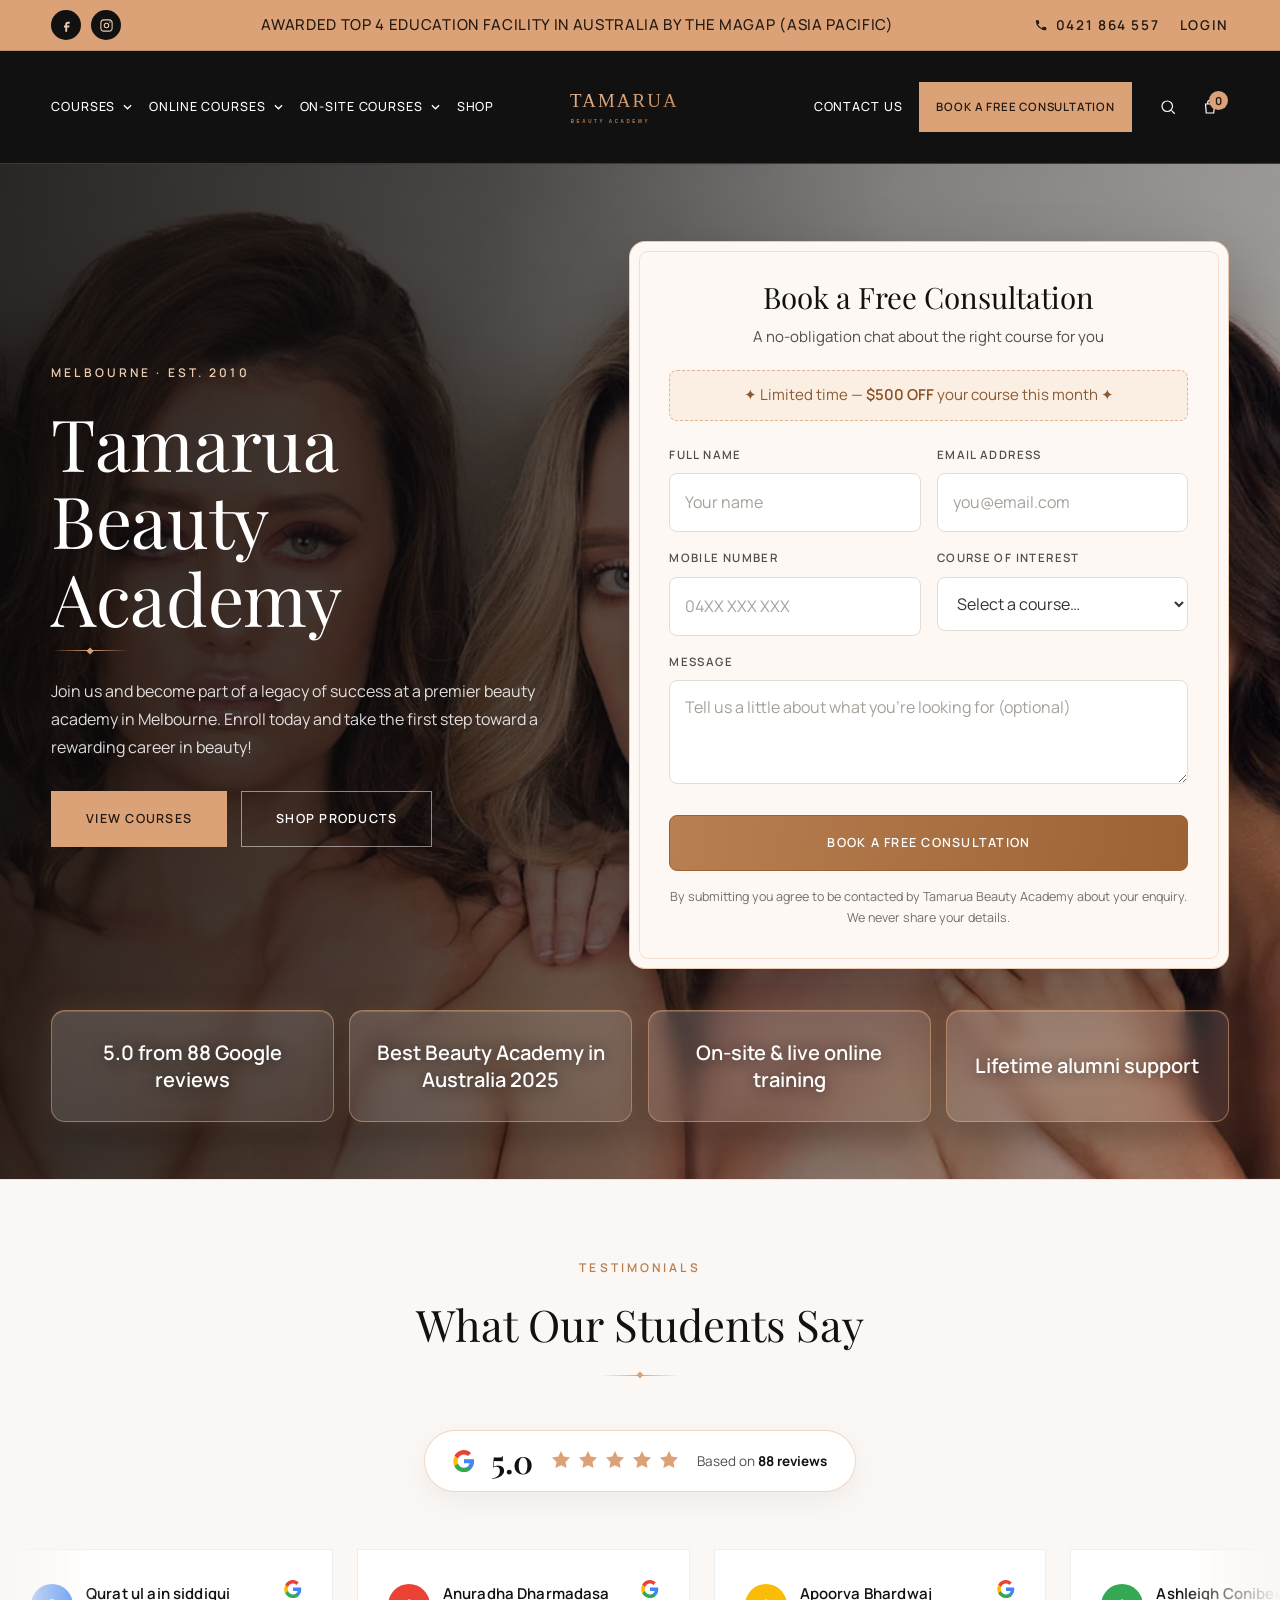
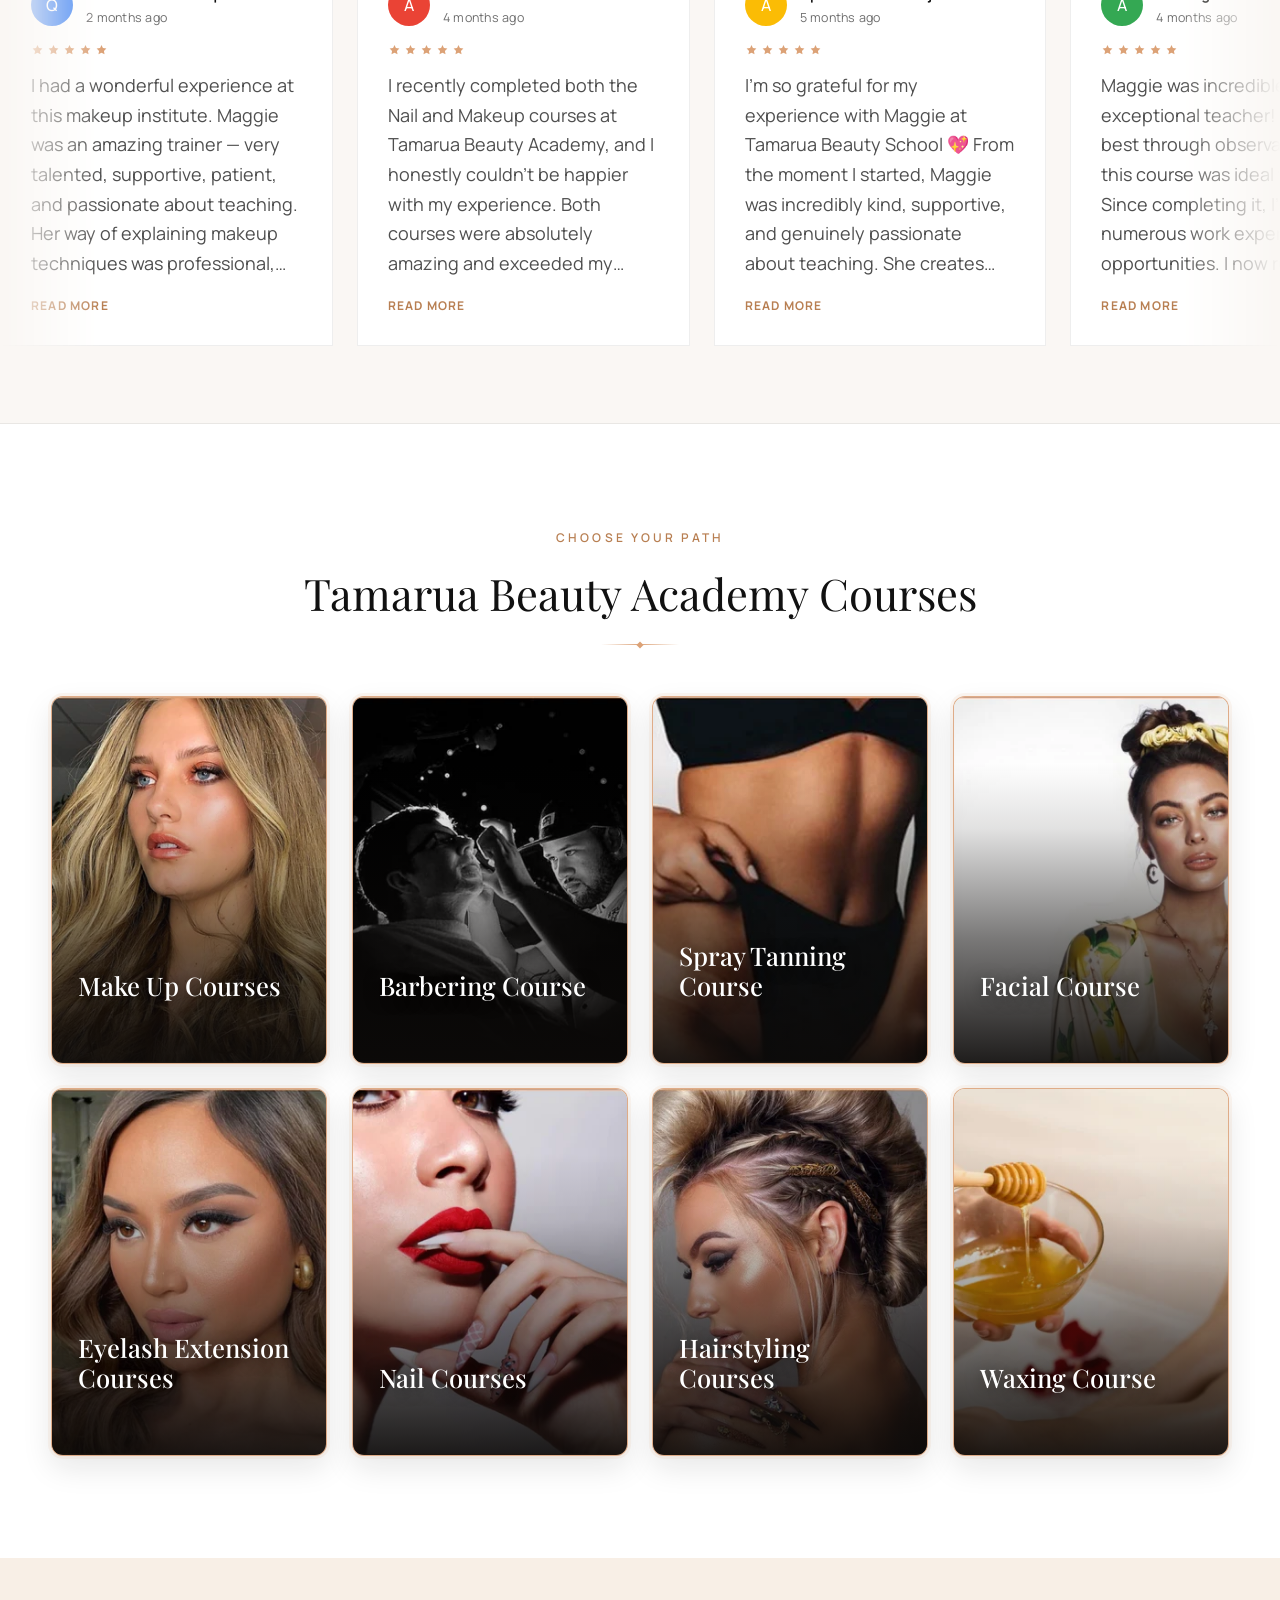
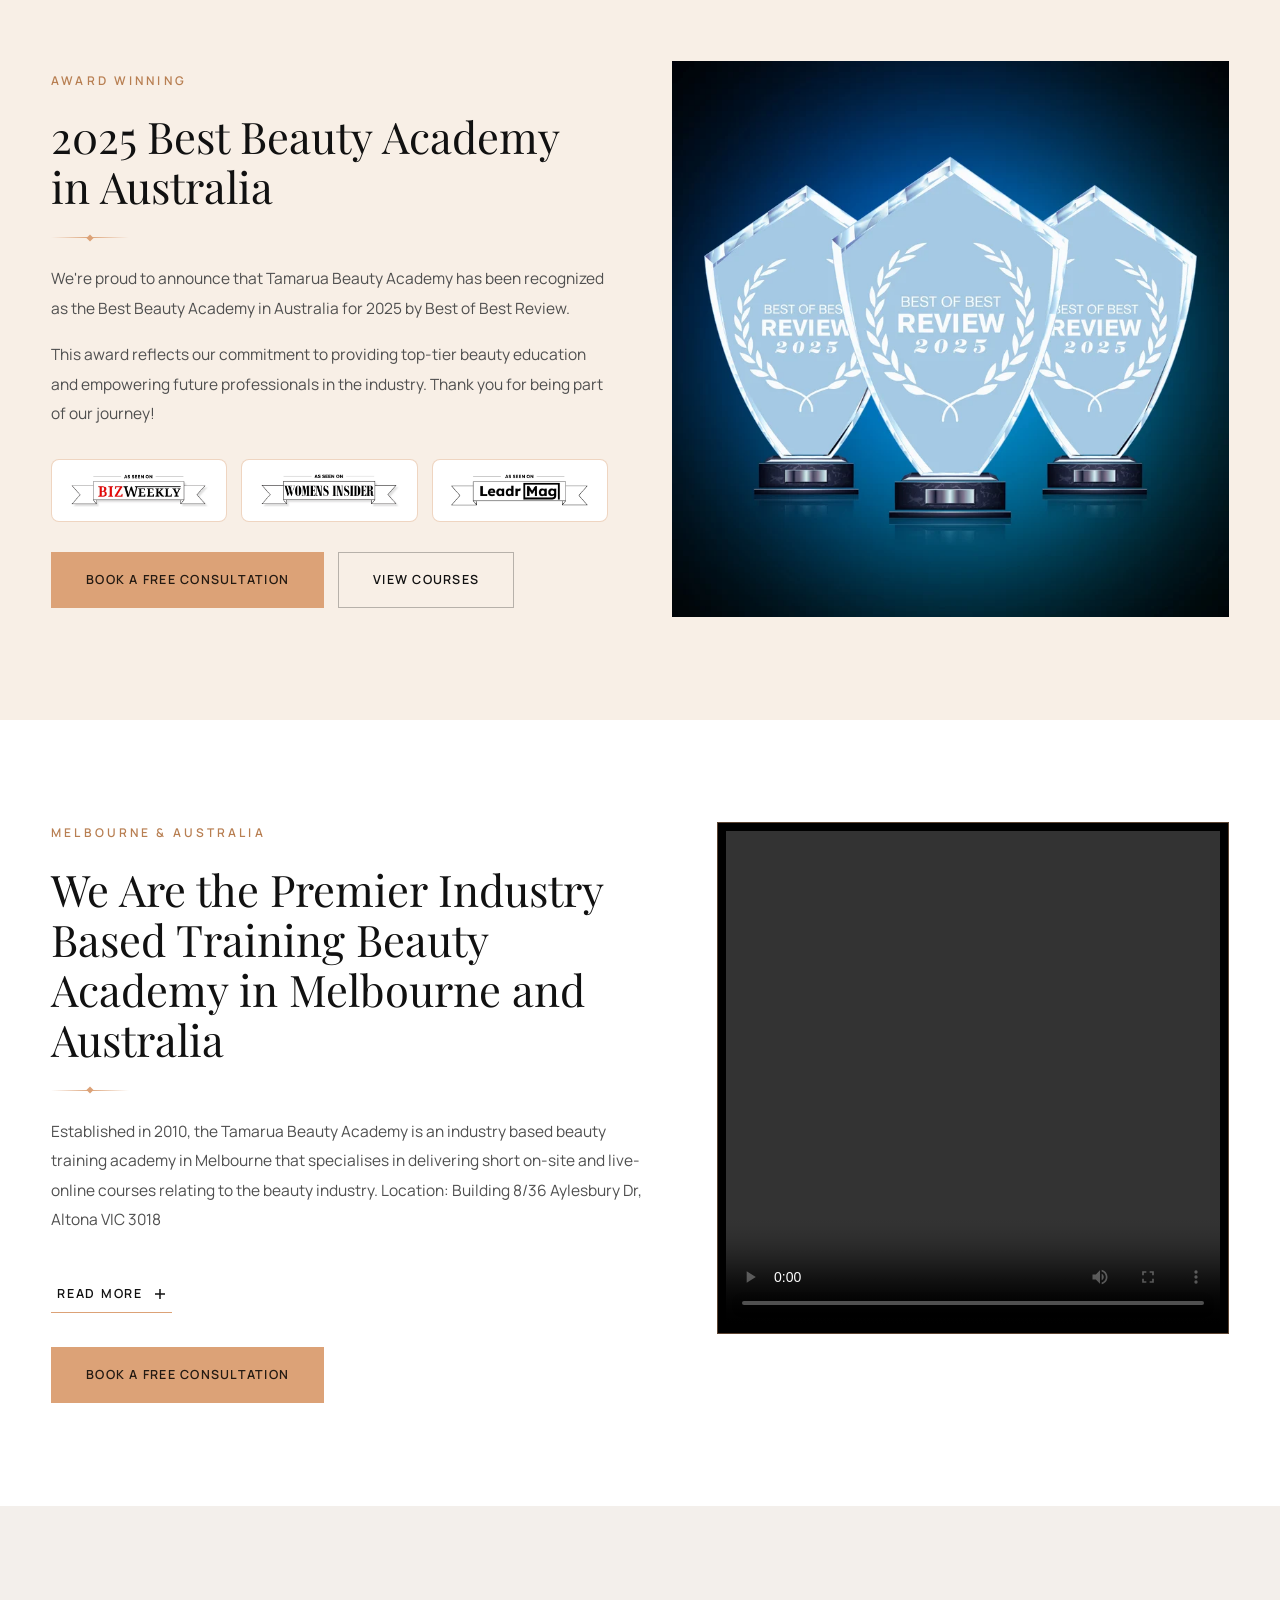
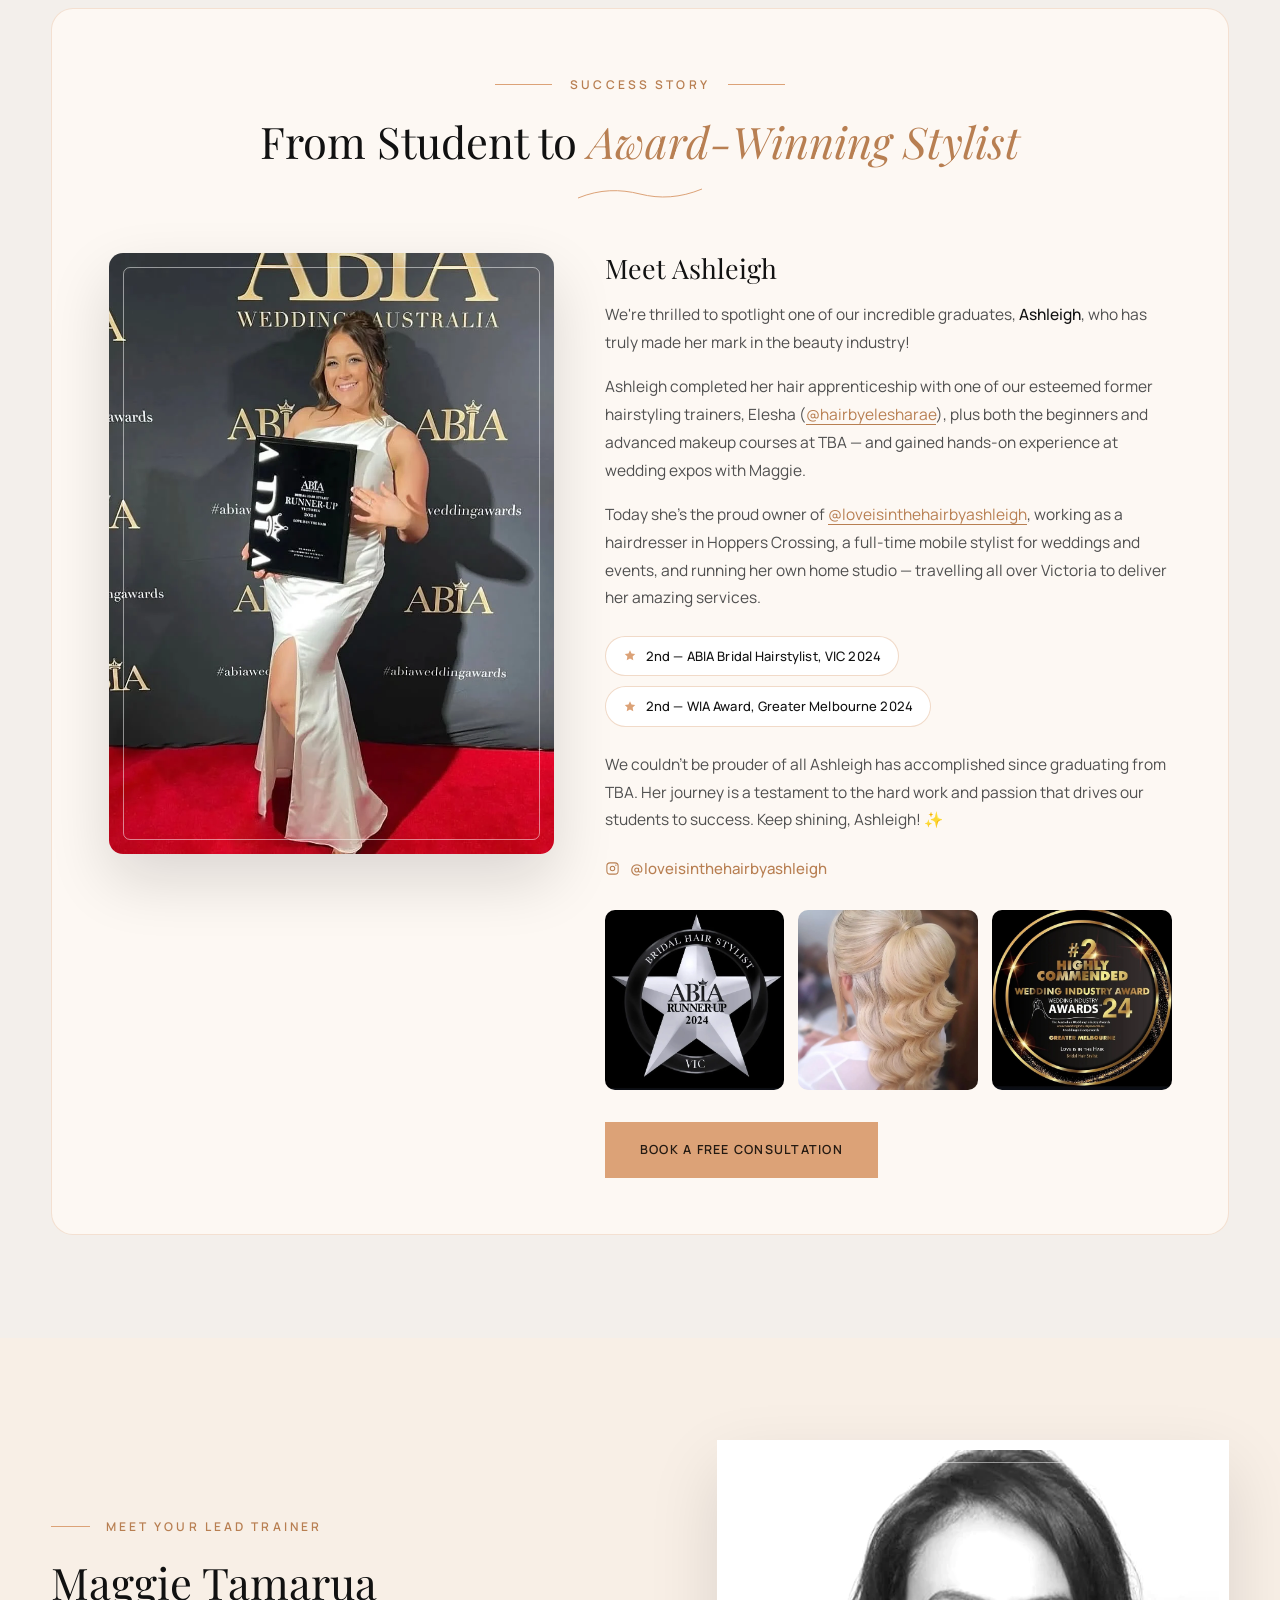
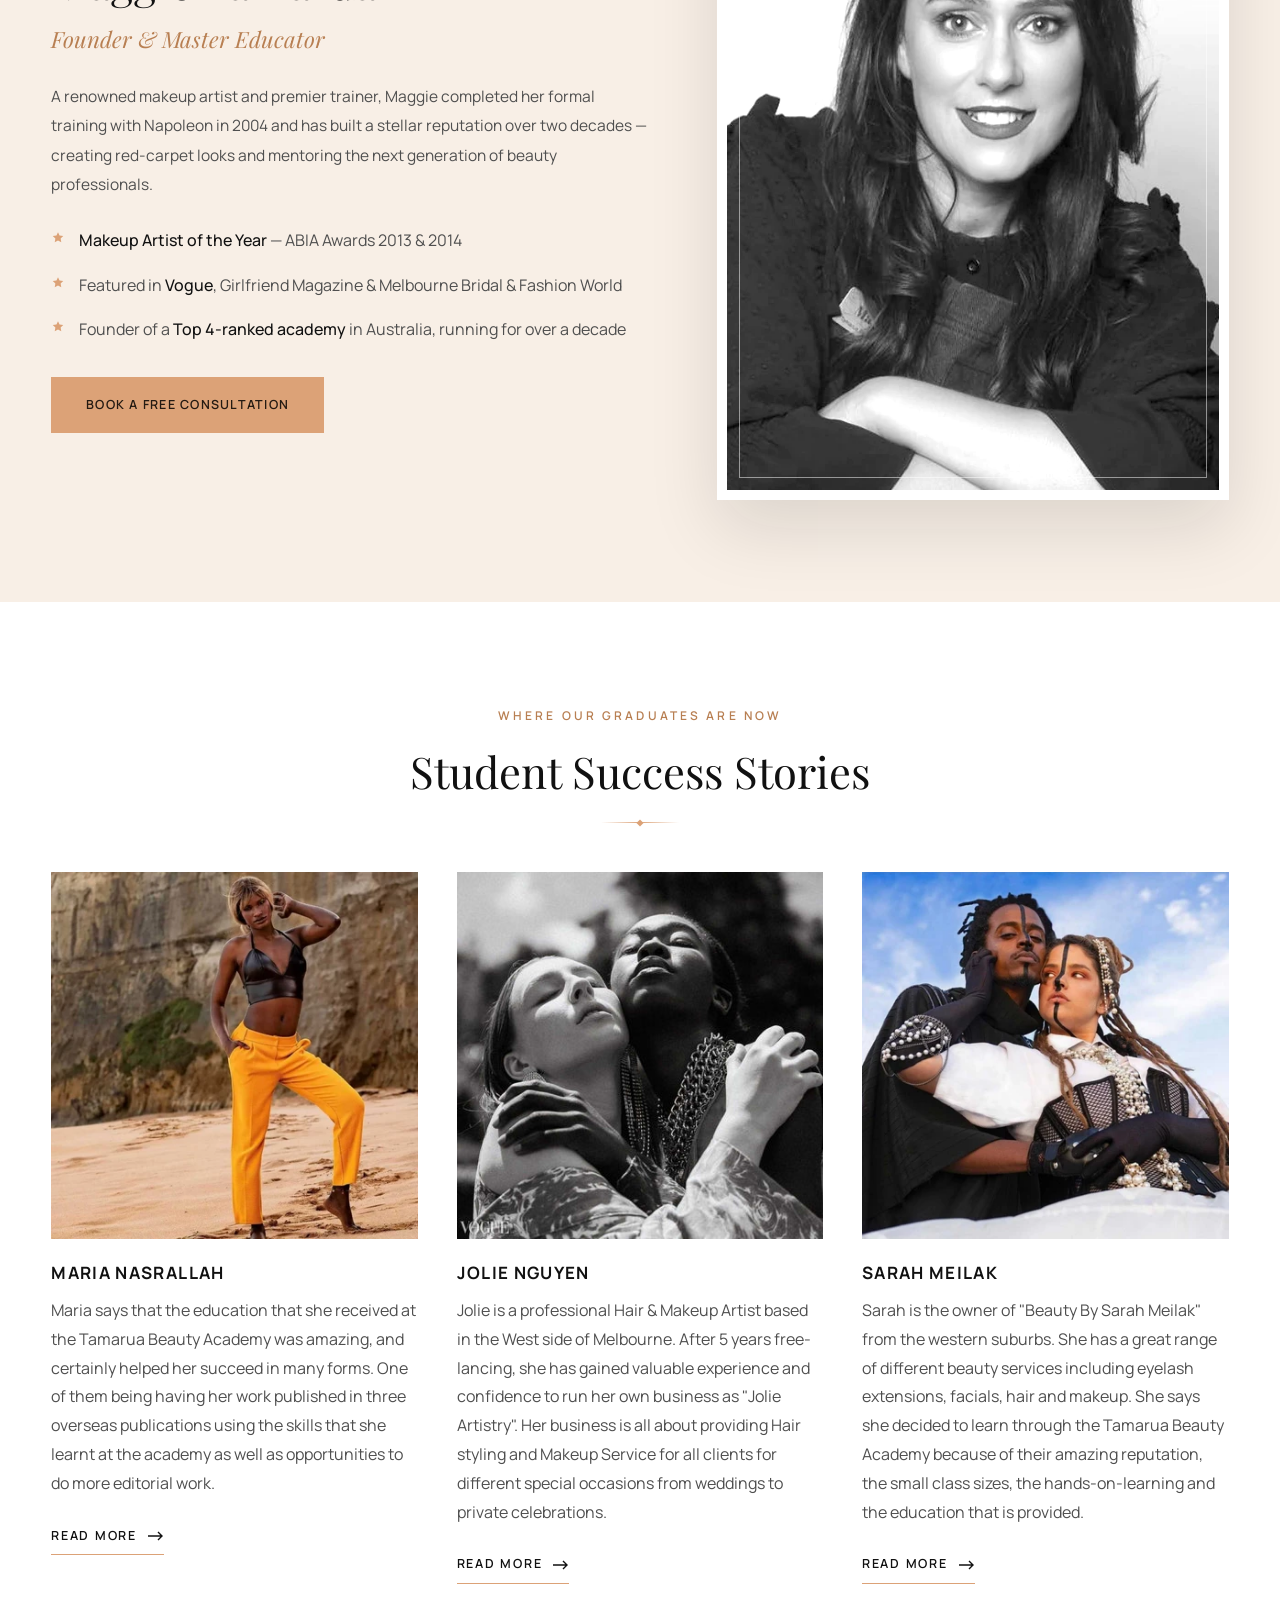
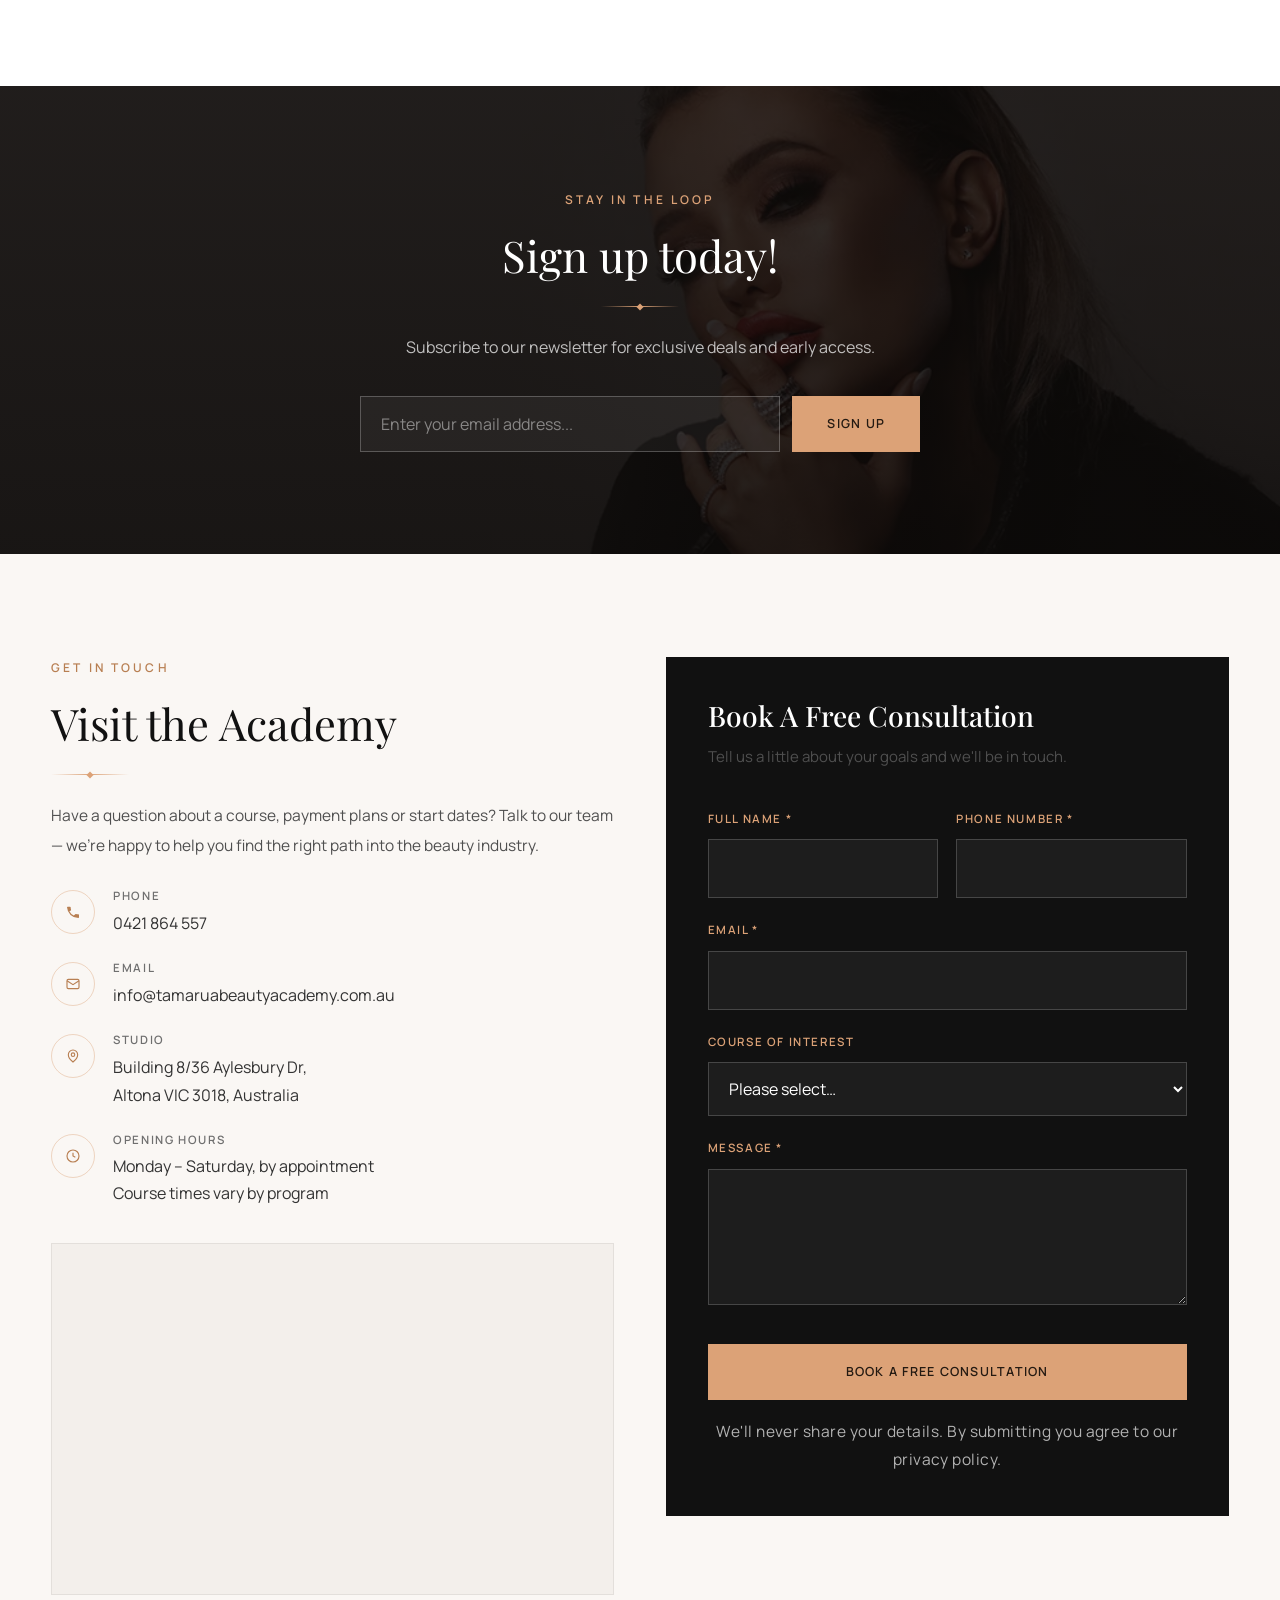
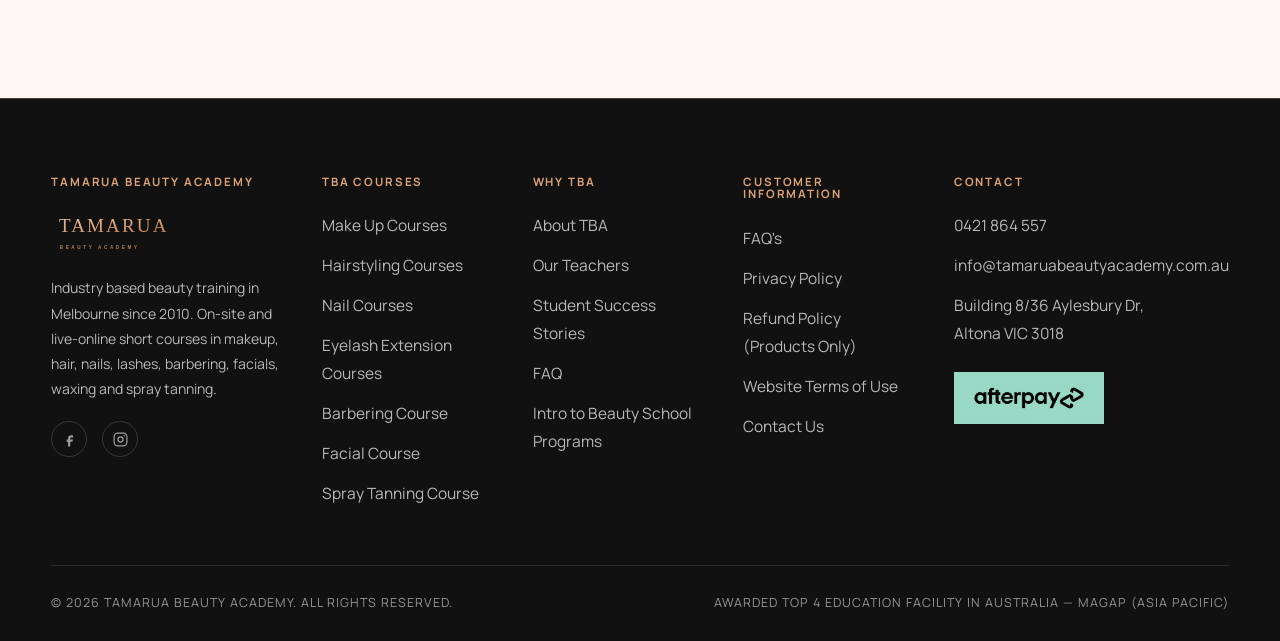
==== commit 18937d6c: "Uncap the success story header; move Read More up under the lede - Removed the 860px cap on .ss__hea" ====
--- a/index.html
+++ b/index.html
@@ -532,7 +532,7 @@
   background:var(--blush);border:1px solid rgba(220,162,119,.28);border-radius:22px;
   padding:clamp(30px,4.4vw,72px)
 }
-.ss__head{text-align:center;max-width:860px;margin:0 auto clamp(34px,4vw,58px)}
+.ss__head{text-align:center;margin:0 0 clamp(34px,4vw,58px)}
 .ornament{
   display:inline-flex;align-items:center;gap:18px;
   font-size:12px;font-weight:600;letter-spacing:.26em;text-transform:uppercase;color:var(--gold-dp);margin:0 0 20px
@@ -1263,15 +1263,12 @@
         <p class="lede">Established in 2010, the Tamarua Beauty Academy is an industry based beauty training academy in Melbourne that specialises in delivering short on-site and live-online courses relating to the beauty industry. Location: Building 8/36 Aylesbury Dr, Altona VIC 3018</p>
 
         <div class="readmore" id="readmore">
-          <div class="readmore__intro">
+          <div class="readmore__body">
       <h3>Elevate Your Career with Australia's Leading Beauty Academy</h3>
       <p>For over 10 years, Tamarua beauty academy has proudly offered industry-leading courses that have transformed the careers of countless graduates. Our comprehensive programs go beyond just a few hours of instruction; they provide in-depth, practical training designed to equip you with the skills you need to thrive in the beauty industry.</p>
       <p>Learn from the best in the field—our experienced beauty training academy instructors are industry leaders who bring real-world expertise and insights directly to you. With a strong focus on relevant, hands-on learning, our courses are tailored to meet the demands of today's dynamic beauty landscape.</p>
       <p>Join us and become part of a legacy of success. Enroll today and take the first step toward a rewarding career in beauty!</p>
 
-          </div>
-
-          <div class="readmore__body">
       <h3>Welcome to Your Future in Beauty</h3>
       <p>Tired of the 9-5 Grind?</p>
 
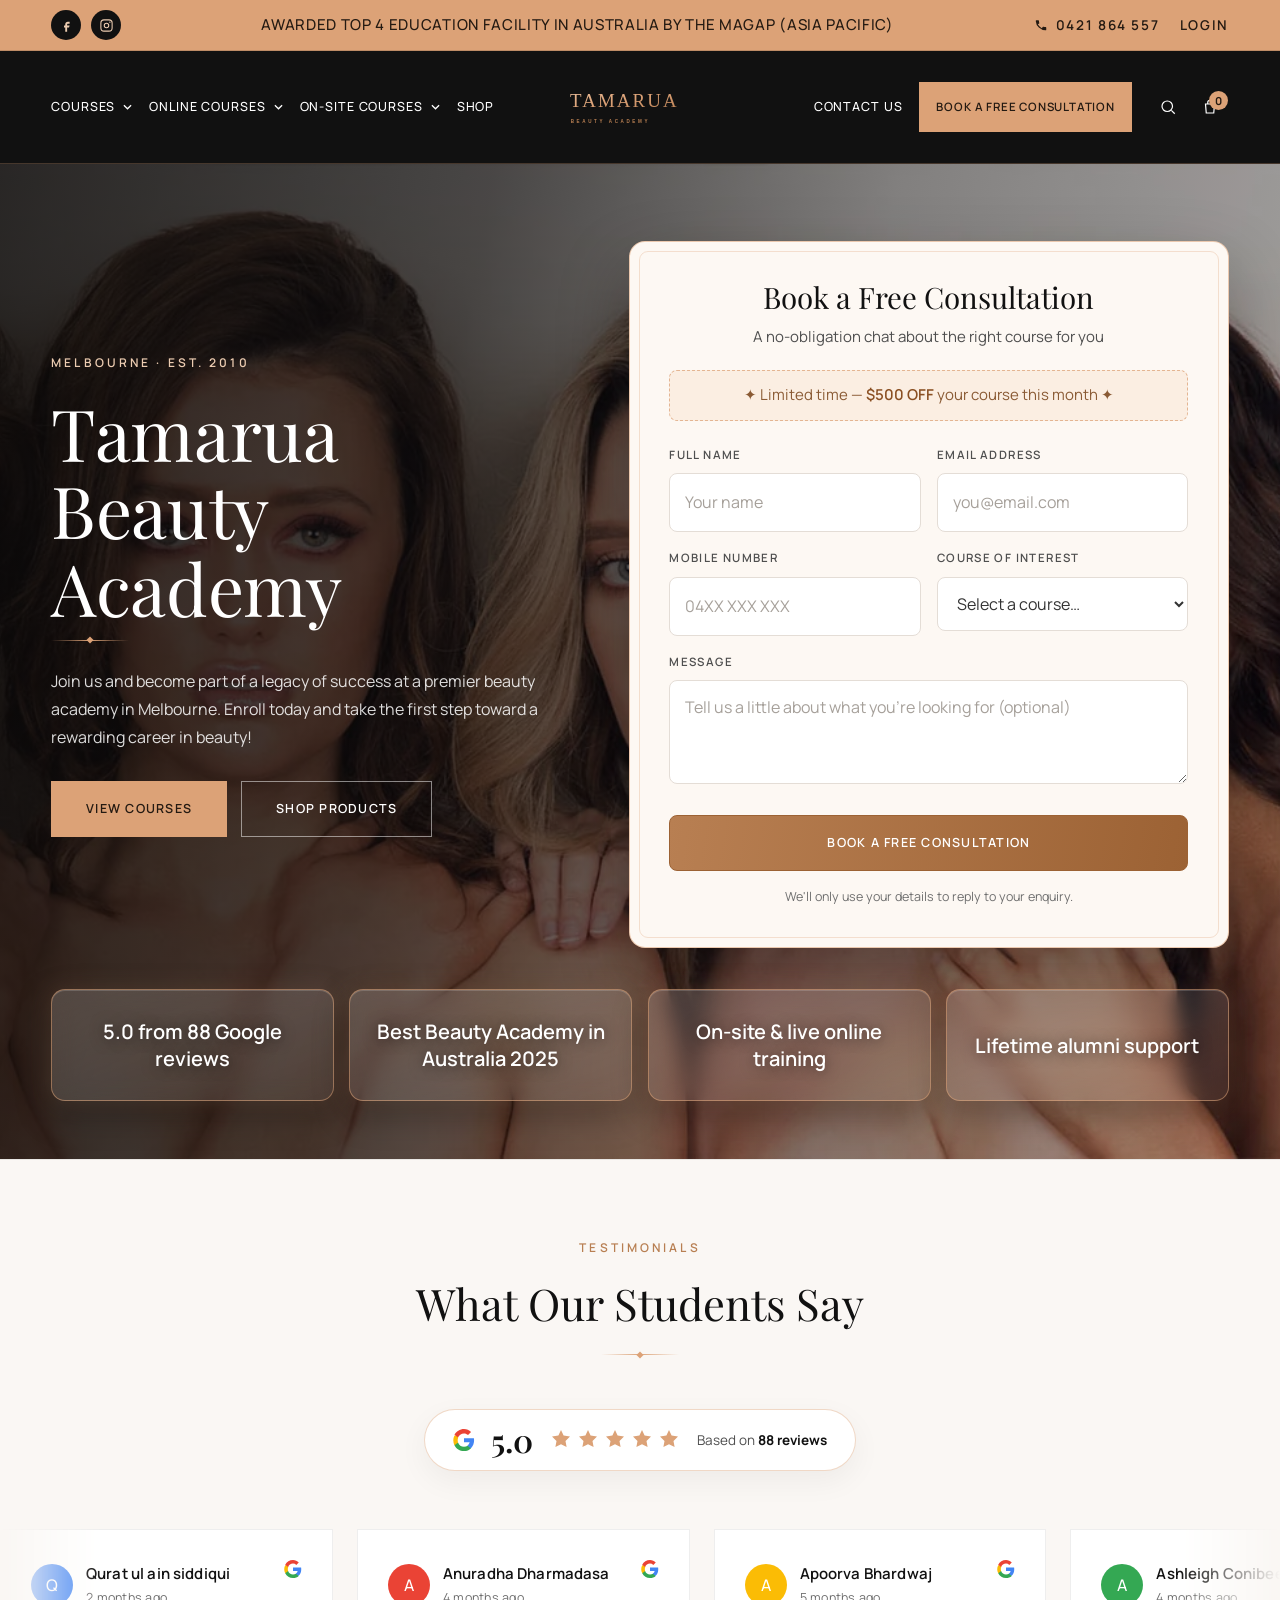
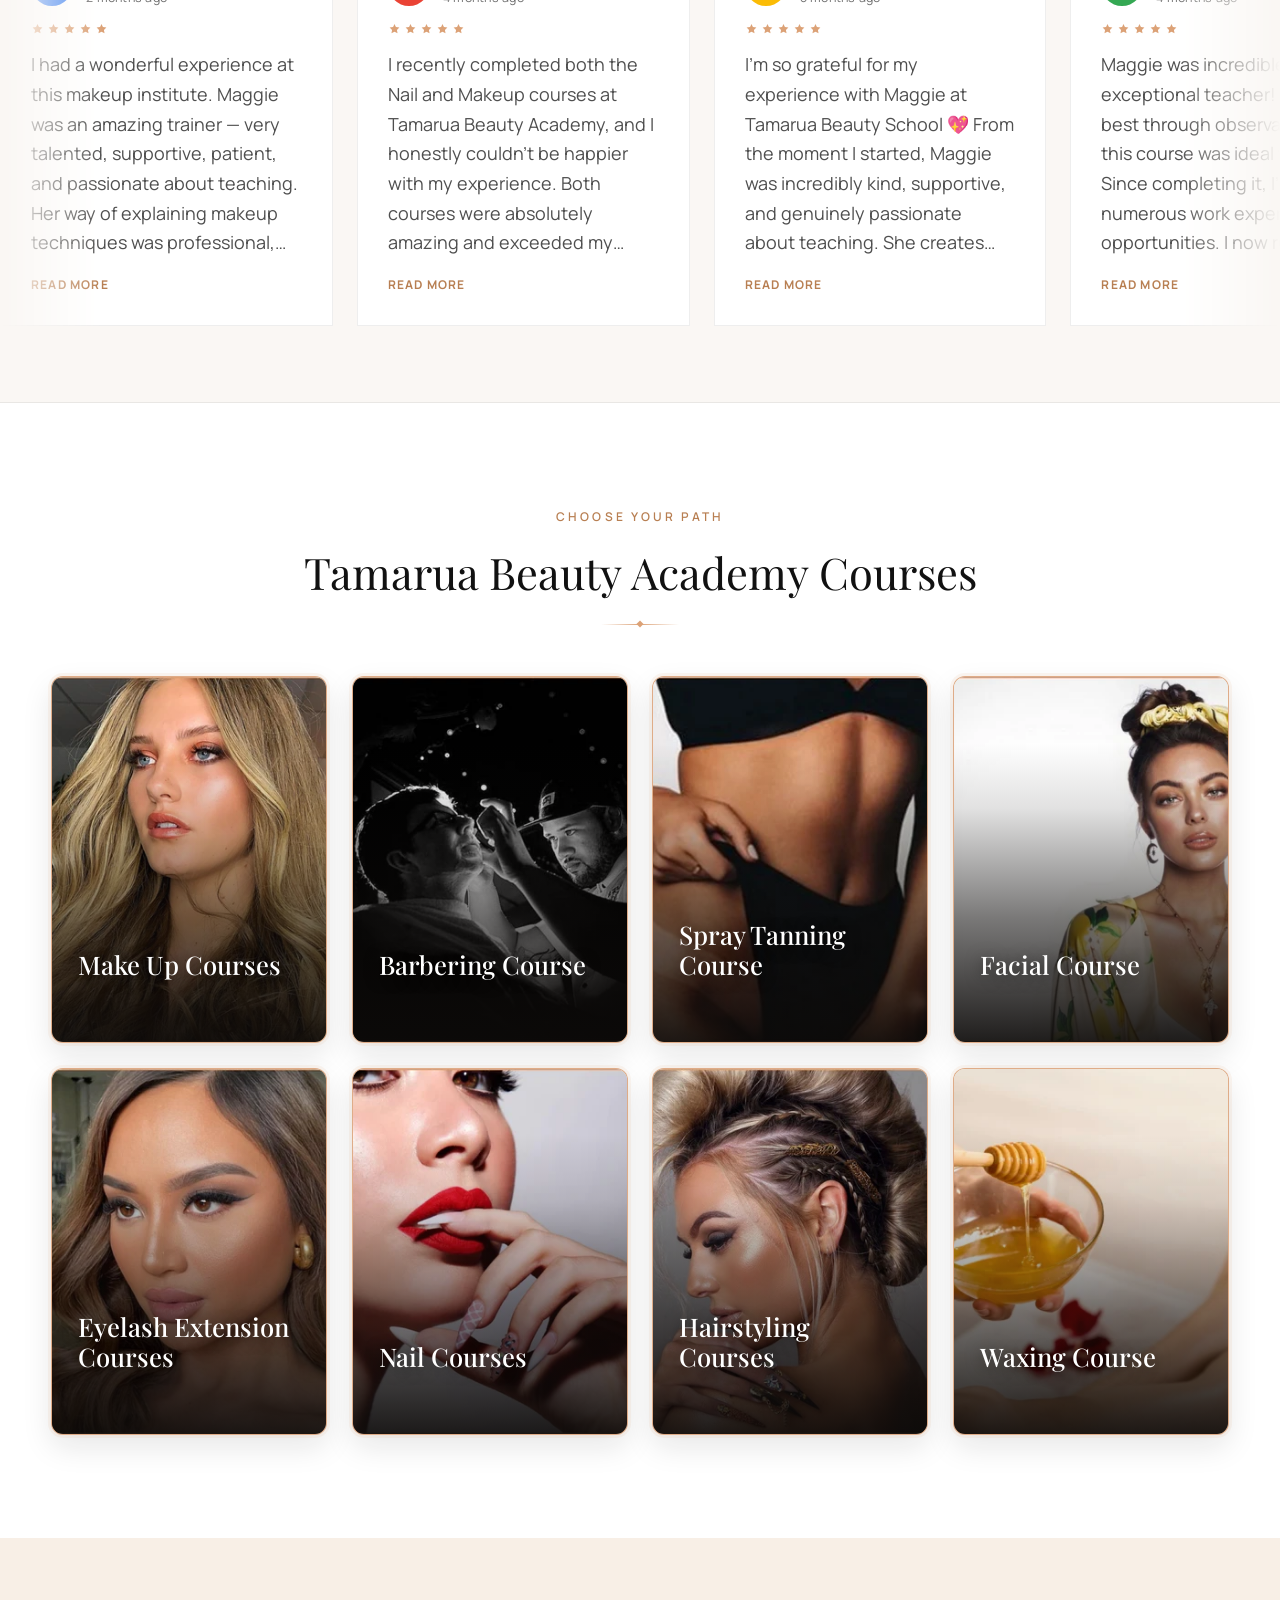
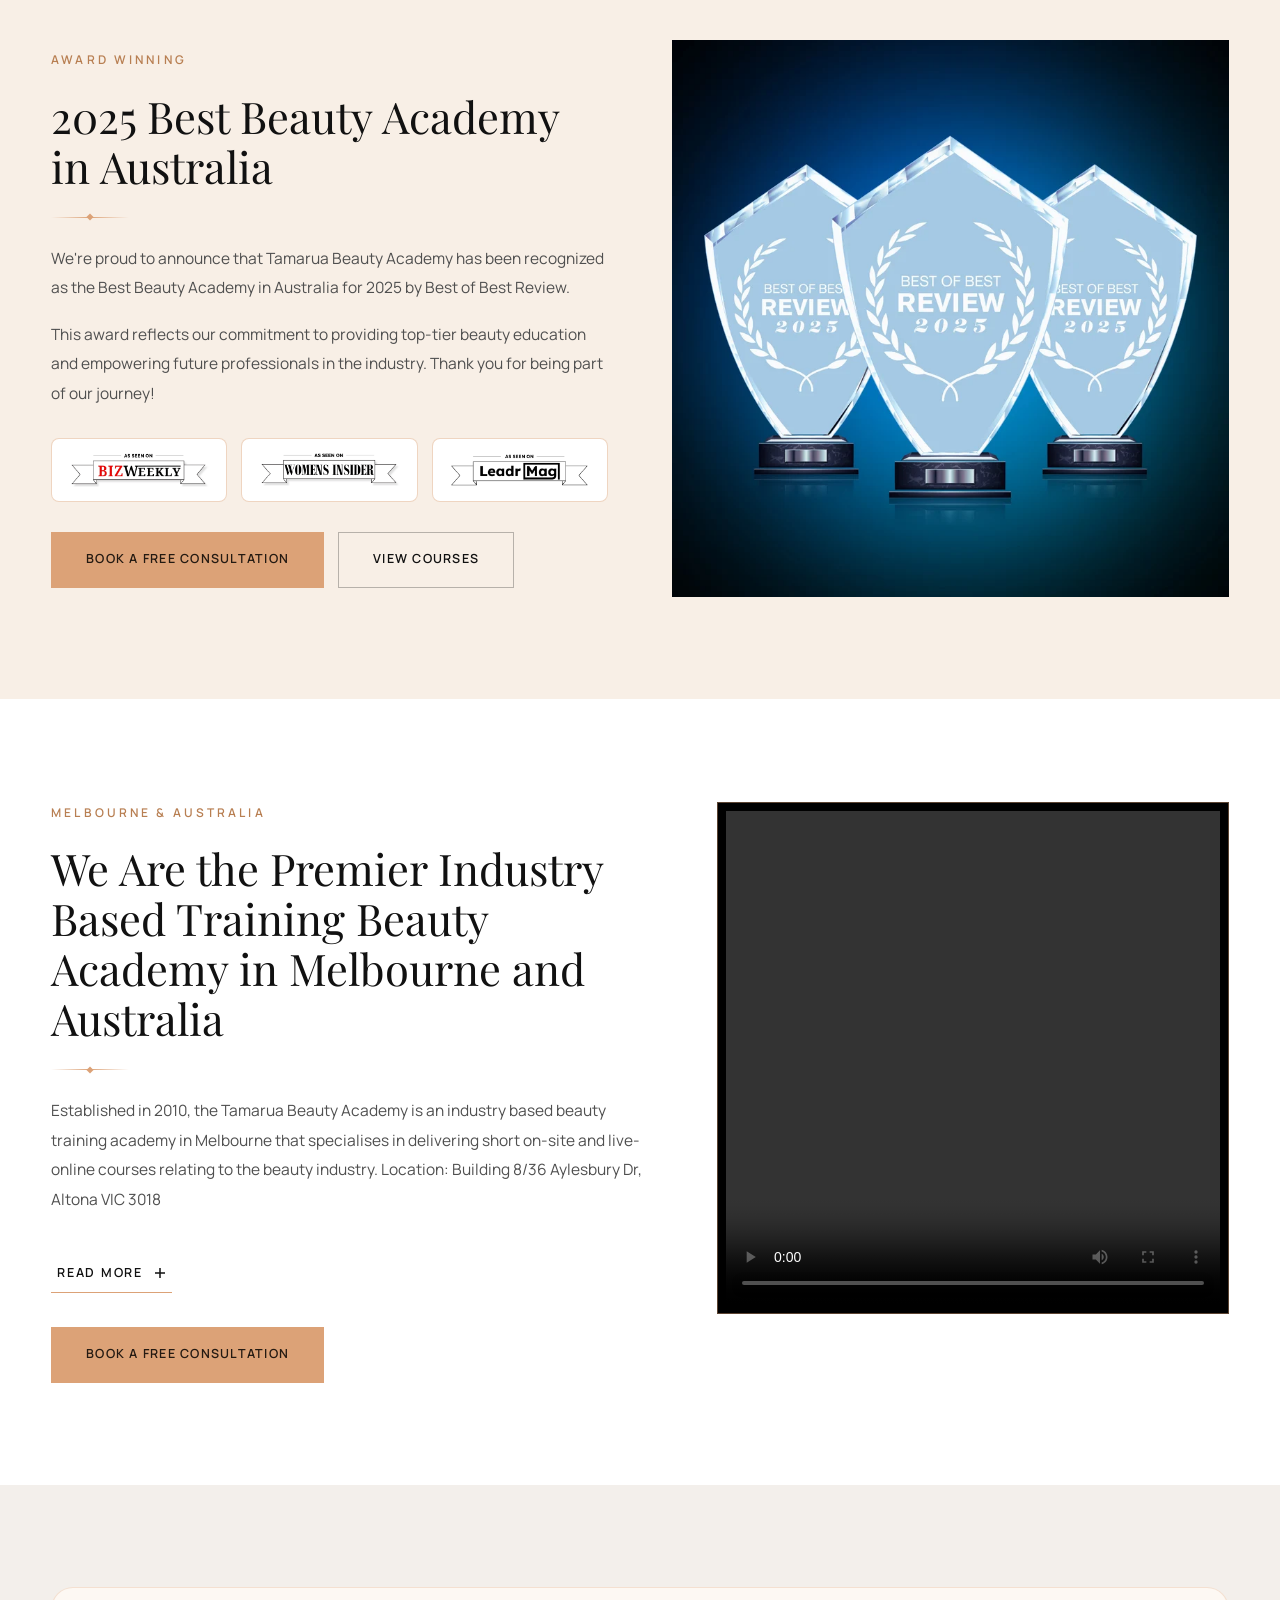
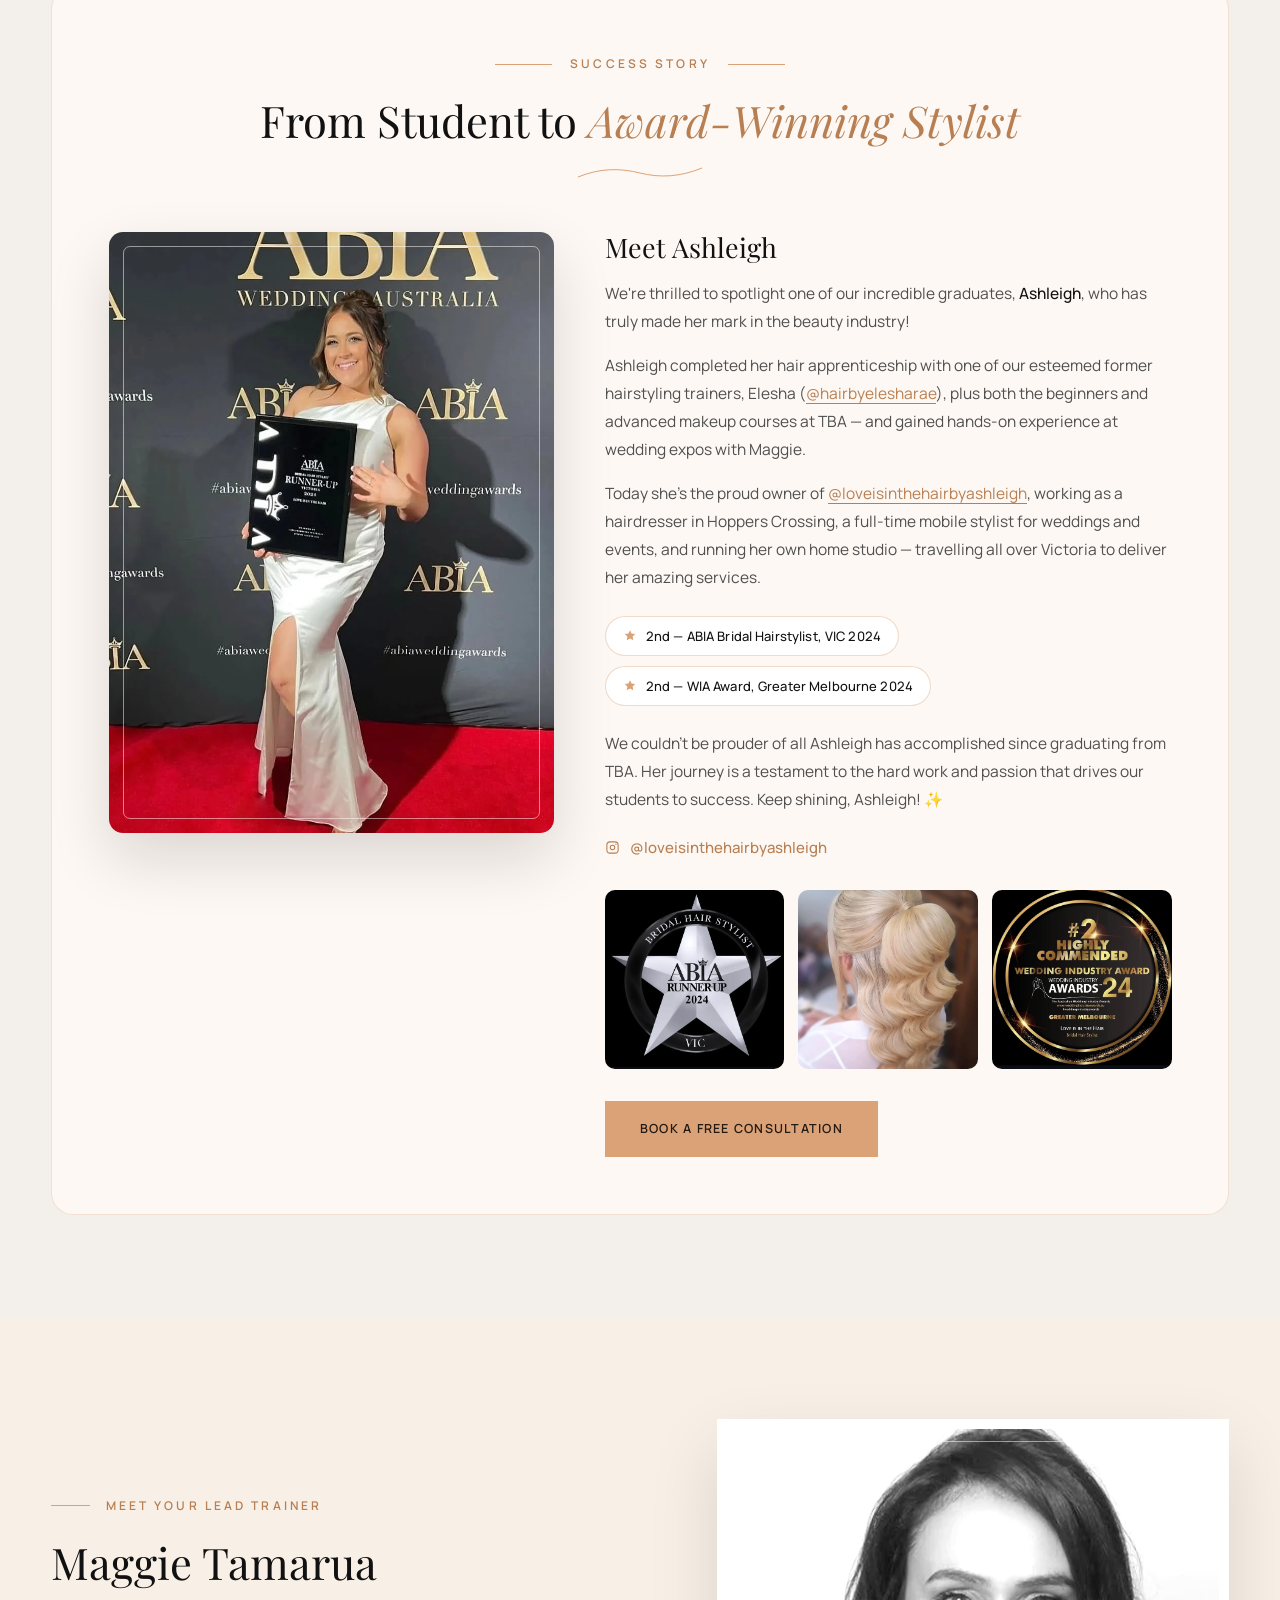
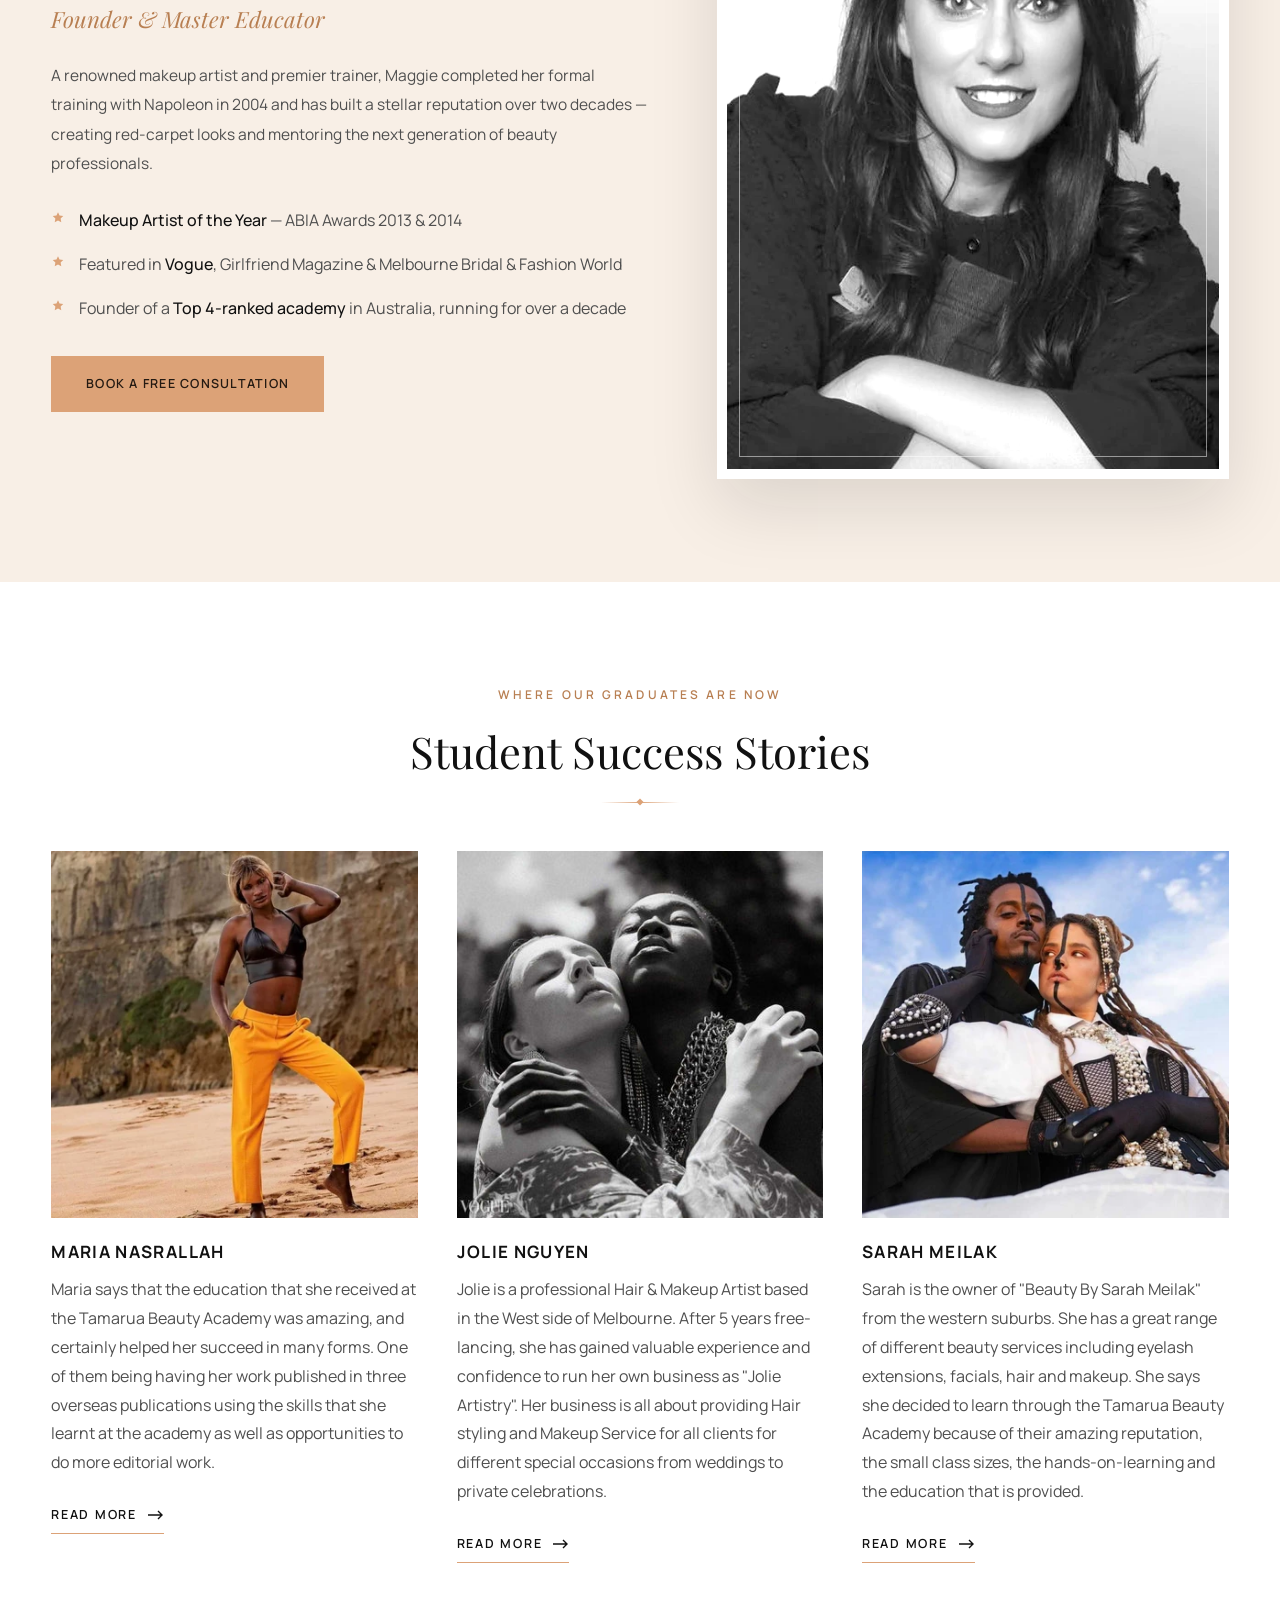
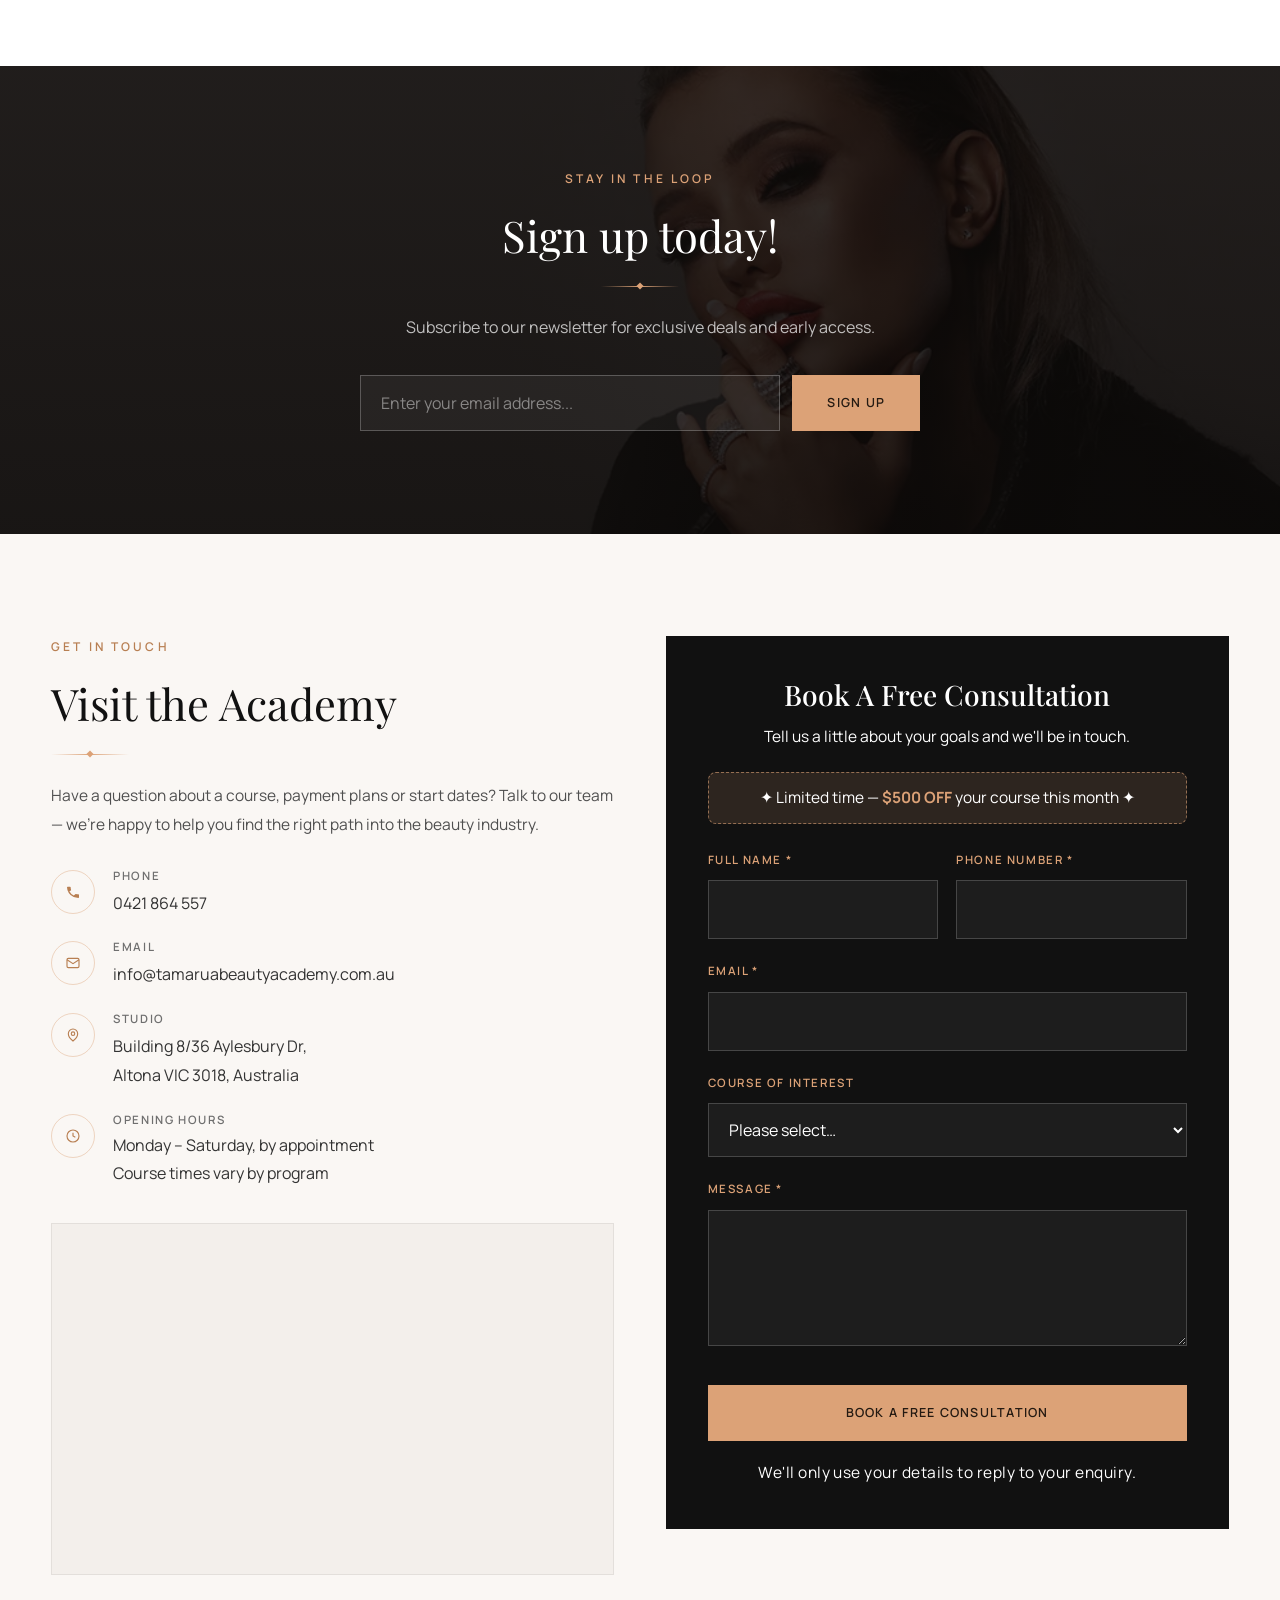
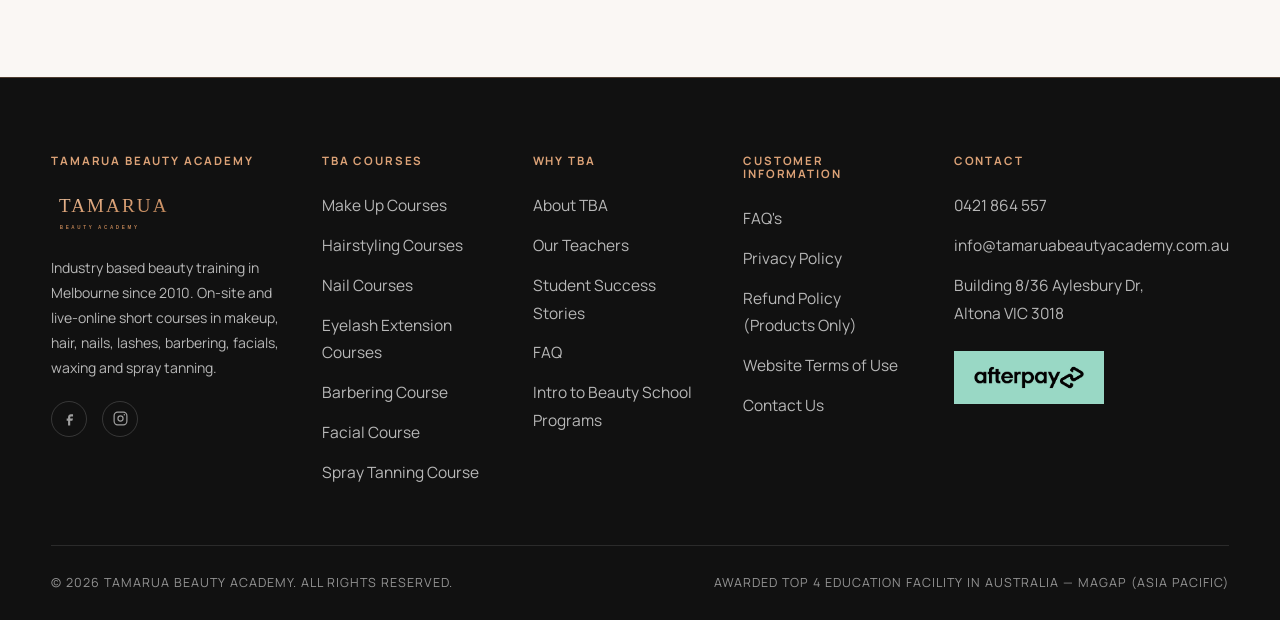
==== commit 94bc52c1: "Fix dropdown hover gap, mobile bar spacing, and the contact form header Desktop dropdowns - The nav " ====
--- a/index.html
+++ b/index.html
@@ -200,7 +200,7 @@
 .brand.is-fallback .brand__fallback{display:block}
 .header .brand__fallback span{color:rgba(255,255,255,.6)}
 
-.nav{display:flex;align-items:center;gap:clamp(16px,2.1vw,36px)}
+.nav{display:flex;align-items:center;align-self:stretch;gap:clamp(16px,2.1vw,36px)}
 .nav--right{justify-self:end}
 .nav__link{
   position:relative;display:inline-flex;align-items:center;gap:8px;
@@ -213,7 +213,7 @@
 }
 .nav__link:hover{color:var(--gold)}
 .nav__link:hover::after,.nav__item:hover>.nav__link::after{right:0}
-.nav__item{position:static}
+.nav__item{position:static;display:flex;align-items:center;align-self:stretch}
 .nav__item .chev{transition:transform var(--slow)}
 .nav__item:hover .chev{transform:rotate(180deg)}
 
@@ -231,7 +231,7 @@
 
 /* mega menu */
 .mega{
-  position:absolute;top:100%;left:0;right:0;transform:translateY(14px);
+  position:absolute;top:100%;left:0;right:0;transform:translateY(6px);
   background:#fff;border:1px solid var(--line-soft);border-top:1px solid var(--line-gold);
   box-shadow:0 30px 70px rgba(17,17,17,.11);
   padding:44px 46px;opacity:0;visibility:hidden;transition:.35s var(--ease);z-index:40
@@ -261,19 +261,21 @@
 .mobilebar .brand{justify-self:start;text-align:left;padding-inline:0}
 .mobilebar .brand img{margin-inline:0}
 .mobilebar .brand__fallback{text-align:left}
-.mobilebar__right{display:flex;align-items:center;gap:8px}
+.mobilebar__right{display:flex;align-items:center;gap:14px}
 .call-pill{
   width:42px;height:42px;flex:0 0 42px;border-radius:50%;
   background:var(--gold);border:1px solid var(--gold);color:#241a12;
   display:grid;place-items:center;transition:.35s var(--ease)
 }
 .call-pill:hover,.call-pill:focus-visible{background:#fff;border-color:#fff;color:var(--black)}
-.burger{width:42px;height:42px;display:grid;place-items:center}
-.burger span{display:block;width:22px;height:1px;background:#fff;transition:.35s var(--ease)}
-.burger span+span{margin-top:6px}
-.burger.is-open span:nth-child(1){transform:translateY(7px) rotate(45deg)}
+.burger{
+  width:42px;height:42px;display:flex;flex-direction:column;
+  align-items:center;justify-content:center;gap:6px
+}
+.burger span{display:block;width:25px;height:2px;border-radius:2px;background:#fff;transition:.35s var(--ease)}
+.burger.is-open span:nth-child(1){transform:translateY(8px) rotate(45deg)}
 .burger.is-open span:nth-child(2){opacity:0}
-.burger.is-open span:nth-child(3){transform:translateY(-7px) rotate(-45deg)}
+.burger.is-open span:nth-child(3){transform:translateY(-8px) rotate(-45deg)}
 
 /* ---------- drawer ---------- */
 .scrim{position:fixed;inset:0;background:rgba(17,14,12,.55);opacity:0;visibility:hidden;transition:.4s;z-index:70}
@@ -663,8 +665,14 @@
 .map iframe{display:block;width:100%;height:clamp(270px,30vw,350px);border:0}
 
 .cform{background:var(--black);color:#fff;padding:clamp(30px,3.2vw,50px);border:1px solid var(--black)}
-.cform .h-md{color:#fff;margin-bottom:10px}
-.cform>p{color:rgba(255,255,255,.68);font-size:15.5px}
+.cform .h-md{color:#fff;margin-bottom:10px;text-align:center}
+.cform>p{color:#fff;font-size:15.5px;text-align:center}
+.cform__promo{
+  margin:22px 0 4px;padding:13px 16px;text-align:center;
+  background:rgba(220,162,119,.14);border:1px dashed rgba(220,162,119,.6);border-radius:8px;
+  font-size:15px;color:var(--gold-lt);line-height:1.5
+}
+.cform__promo b{font-weight:700;color:var(--gold)}
 .field{display:block;margin-top:22px}
 .field span{display:block;font-size:11.5px;font-weight:600;letter-spacing:.14em;text-transform:uppercase;color:var(--gold);margin-bottom:10px}
 .field input,.field select,.field textarea{
@@ -1125,7 +1133,7 @@
         <label class="hfield"><span>Message</span><textarea name="message" placeholder="Tell us a little about what you&#39;re looking for (optional)"></textarea></label>
 
         <button class="btn btn--bronze" type="submit">Book A Free Consultation</button>
-        <p class="heroform__fine">By submitting you agree to be contacted by Tamarua Beauty Academy about your enquiry.<br>We never share your details.</p>
+        <p class="heroform__fine">We'll only use your details to reply to your enquiry.</p>
       </div>
     </form>
 
@@ -1482,7 +1490,9 @@
 
       <form class="cform" action="#" method="post" novalidate>
         <h3 class="h-md">Book A Free Consultation</h3>
-        <p style="color:var(--ink-soft);font-size:15px">Tell us a little about your goals and we'll be in touch.</p>
+        <p>Tell us a little about your goals and we'll be in touch.</p>
+
+        <p class="cform__promo">&#10022; Limited time &mdash; <b>$500 OFF</b> your course this month &#10022;</p>
 
         <div class="formrow">
           <label class="field"><span>Full Name *</span><input type="text" name="name" required autocomplete="name"></label>
@@ -1506,7 +1516,7 @@
         <label class="field"><span>Message *</span><textarea name="message" required></textarea></label>
 
         <button class="btn btn--gold" type="submit">Book A Free Consultation</button>
-        <p class="cform__note">We'll never share your details. By submitting you agree to our privacy policy.</p>
+        <p class="cform__note">We'll only use your details to reply to your enquiry.</p>
       </form>
 
     </div>
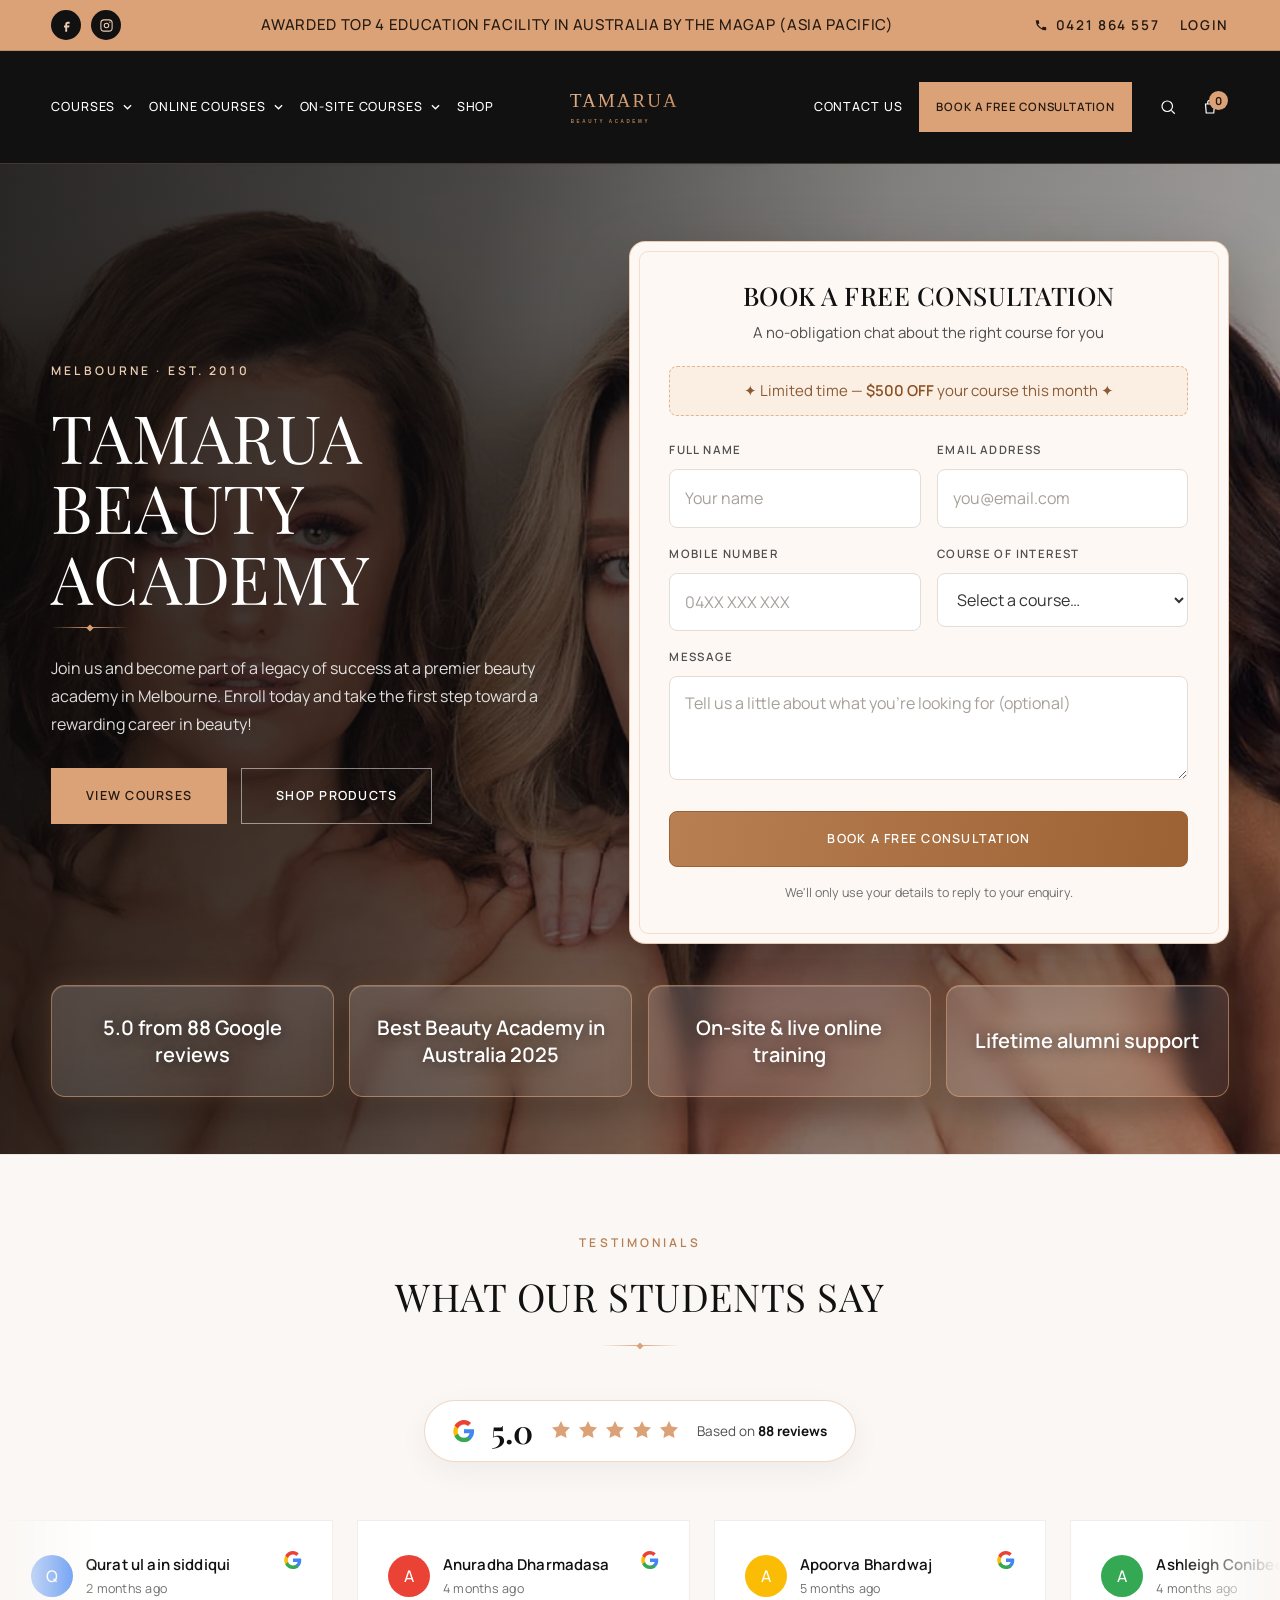
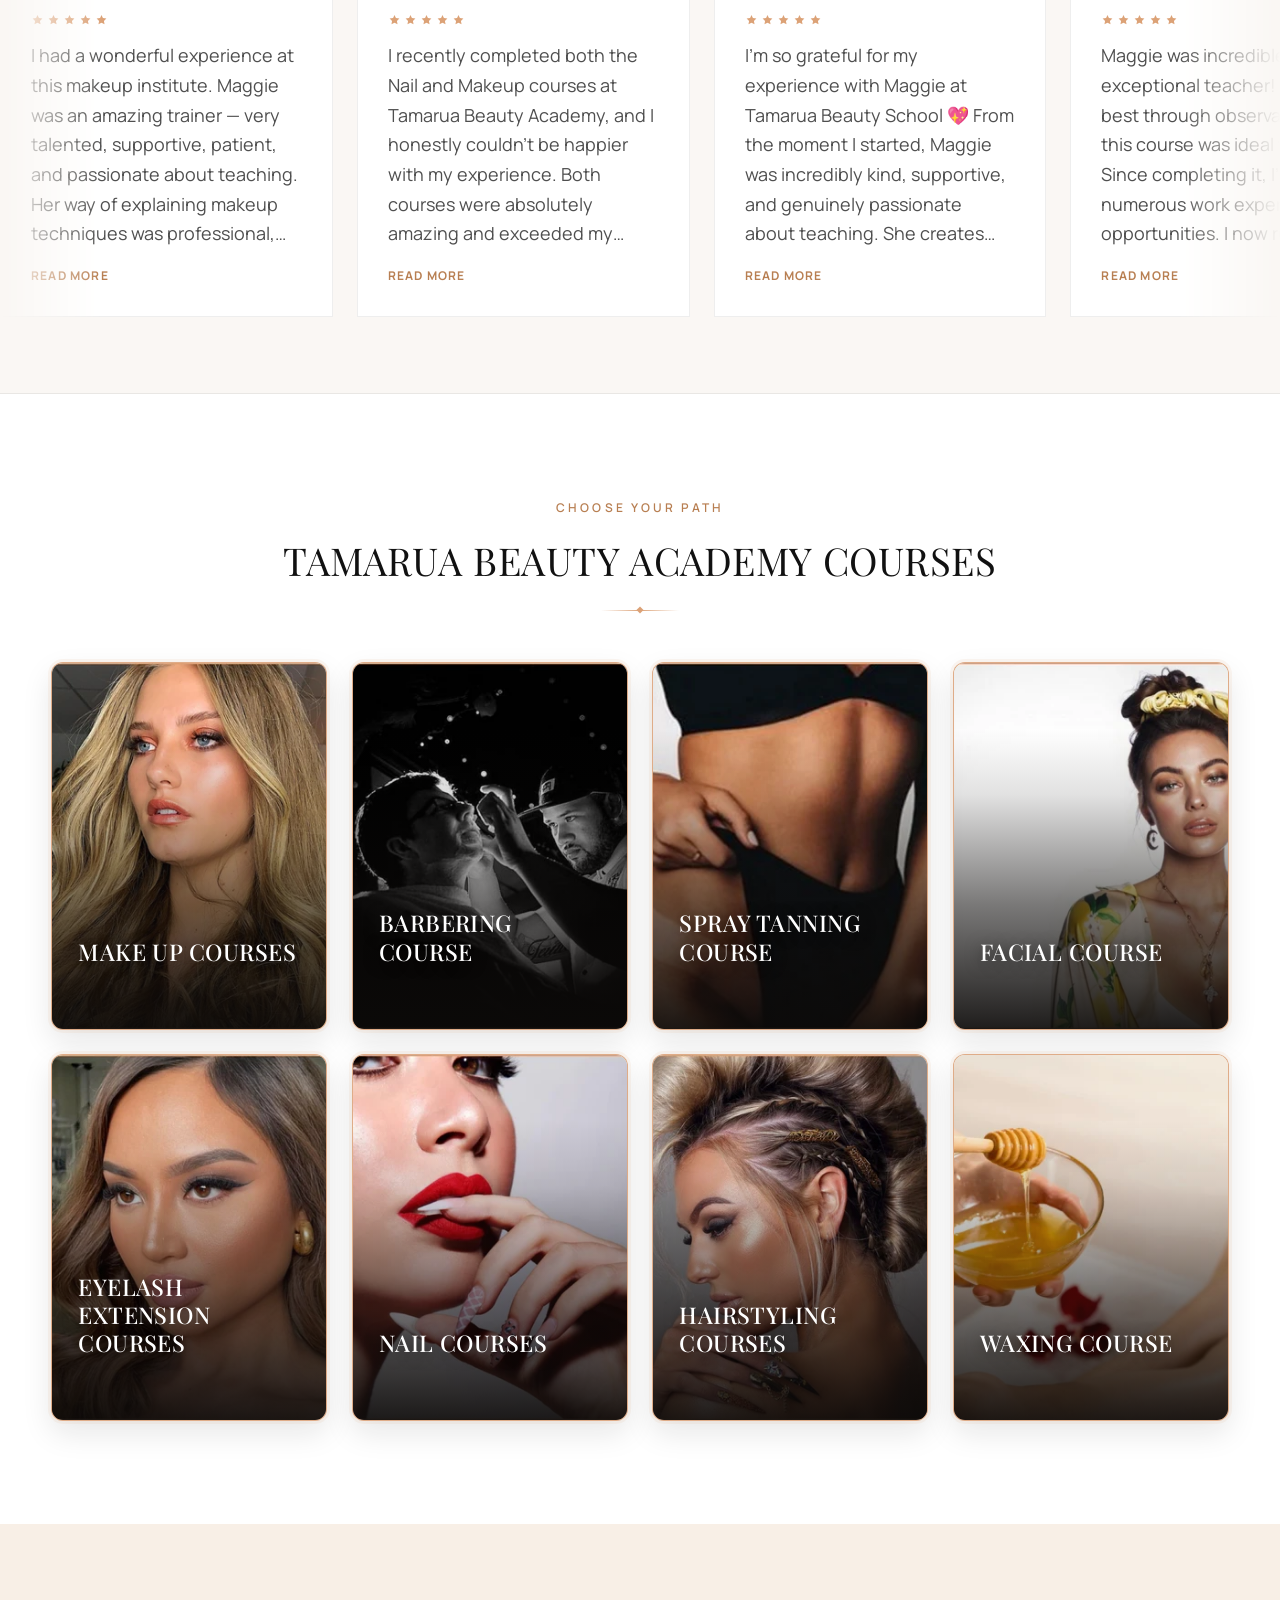
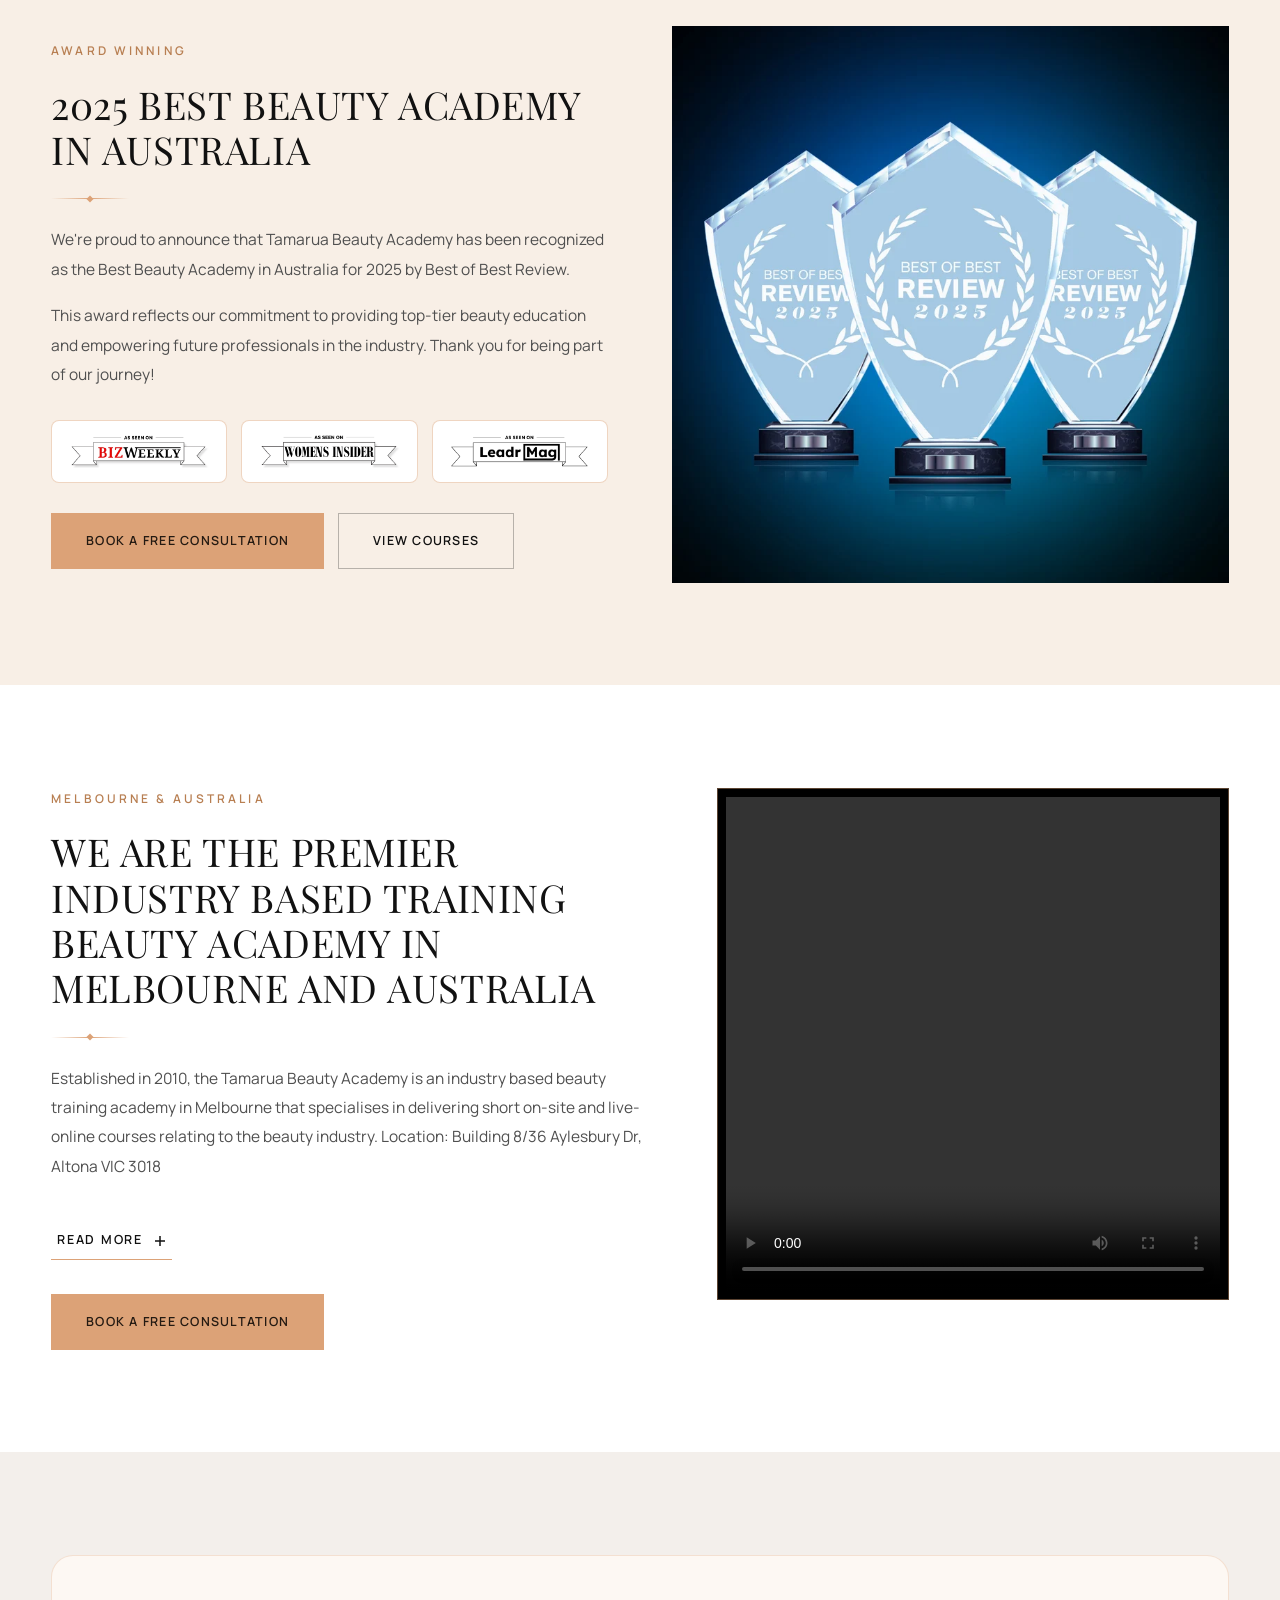
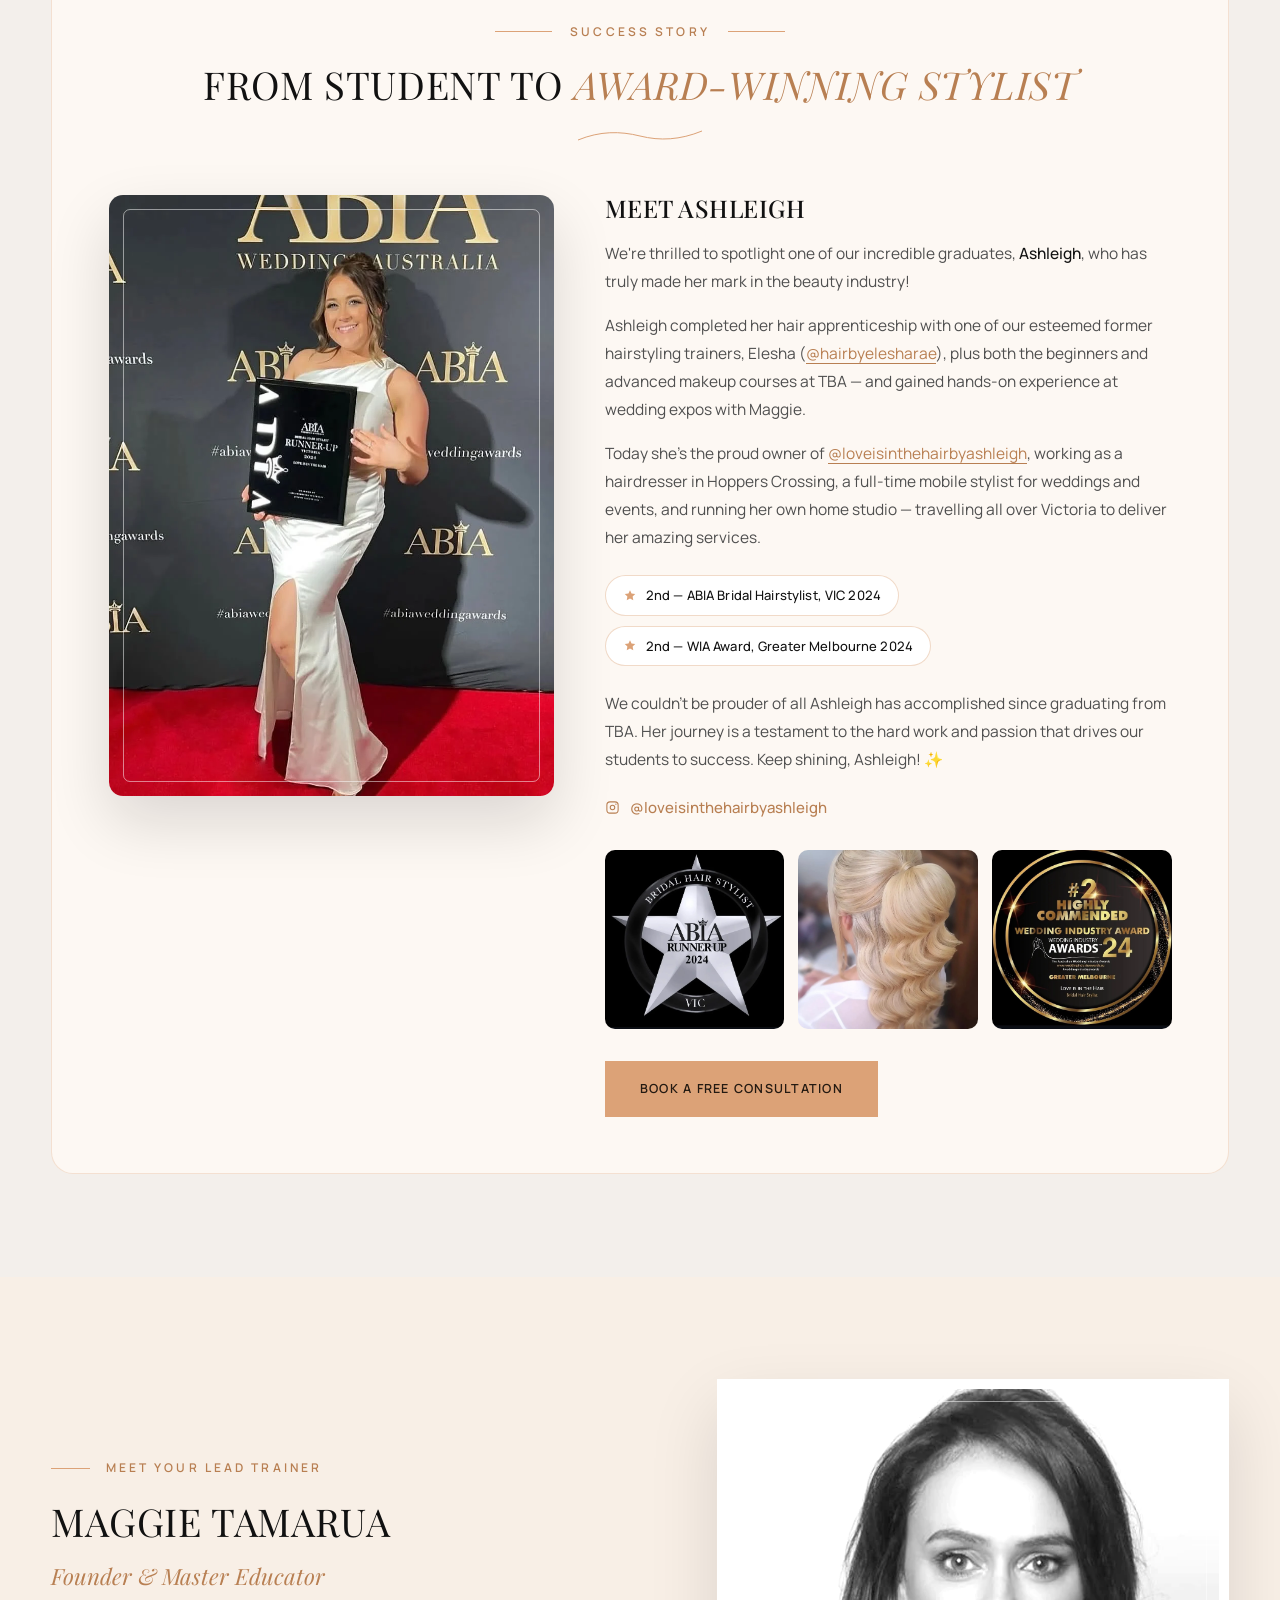
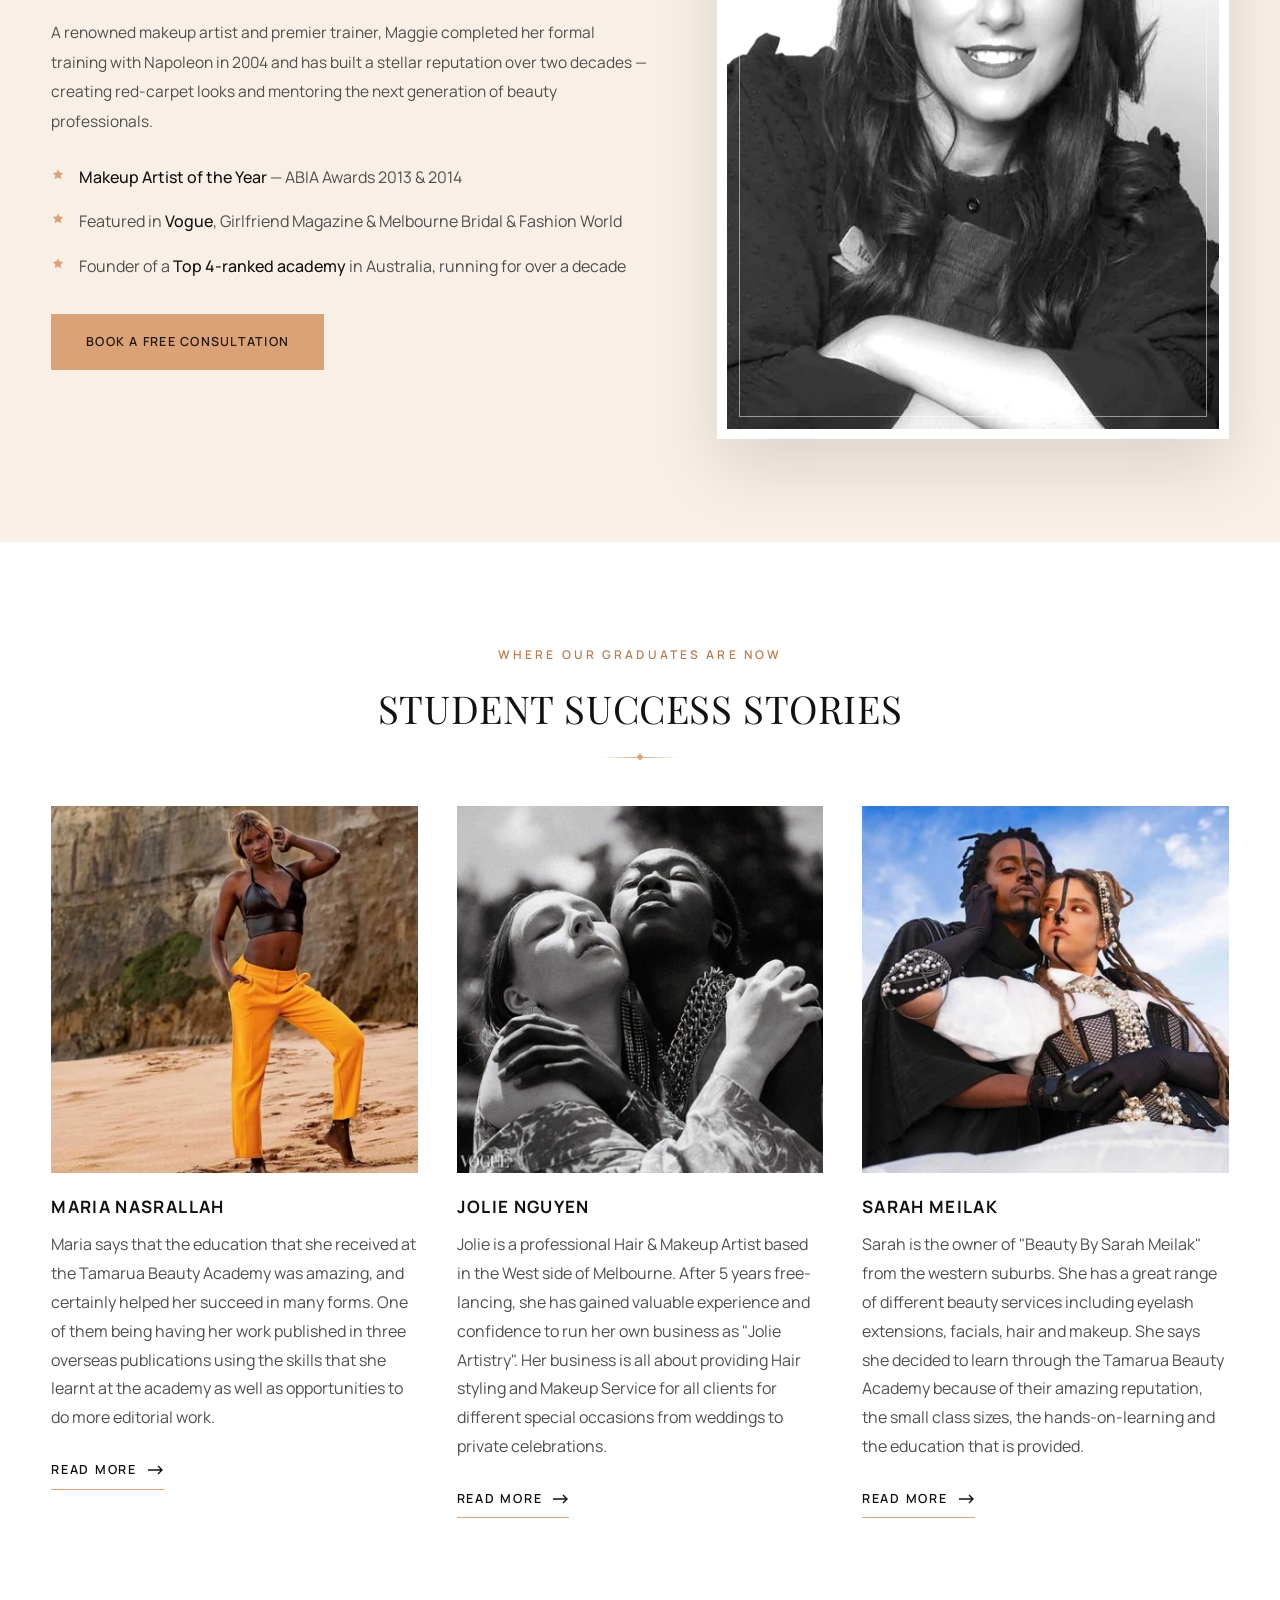
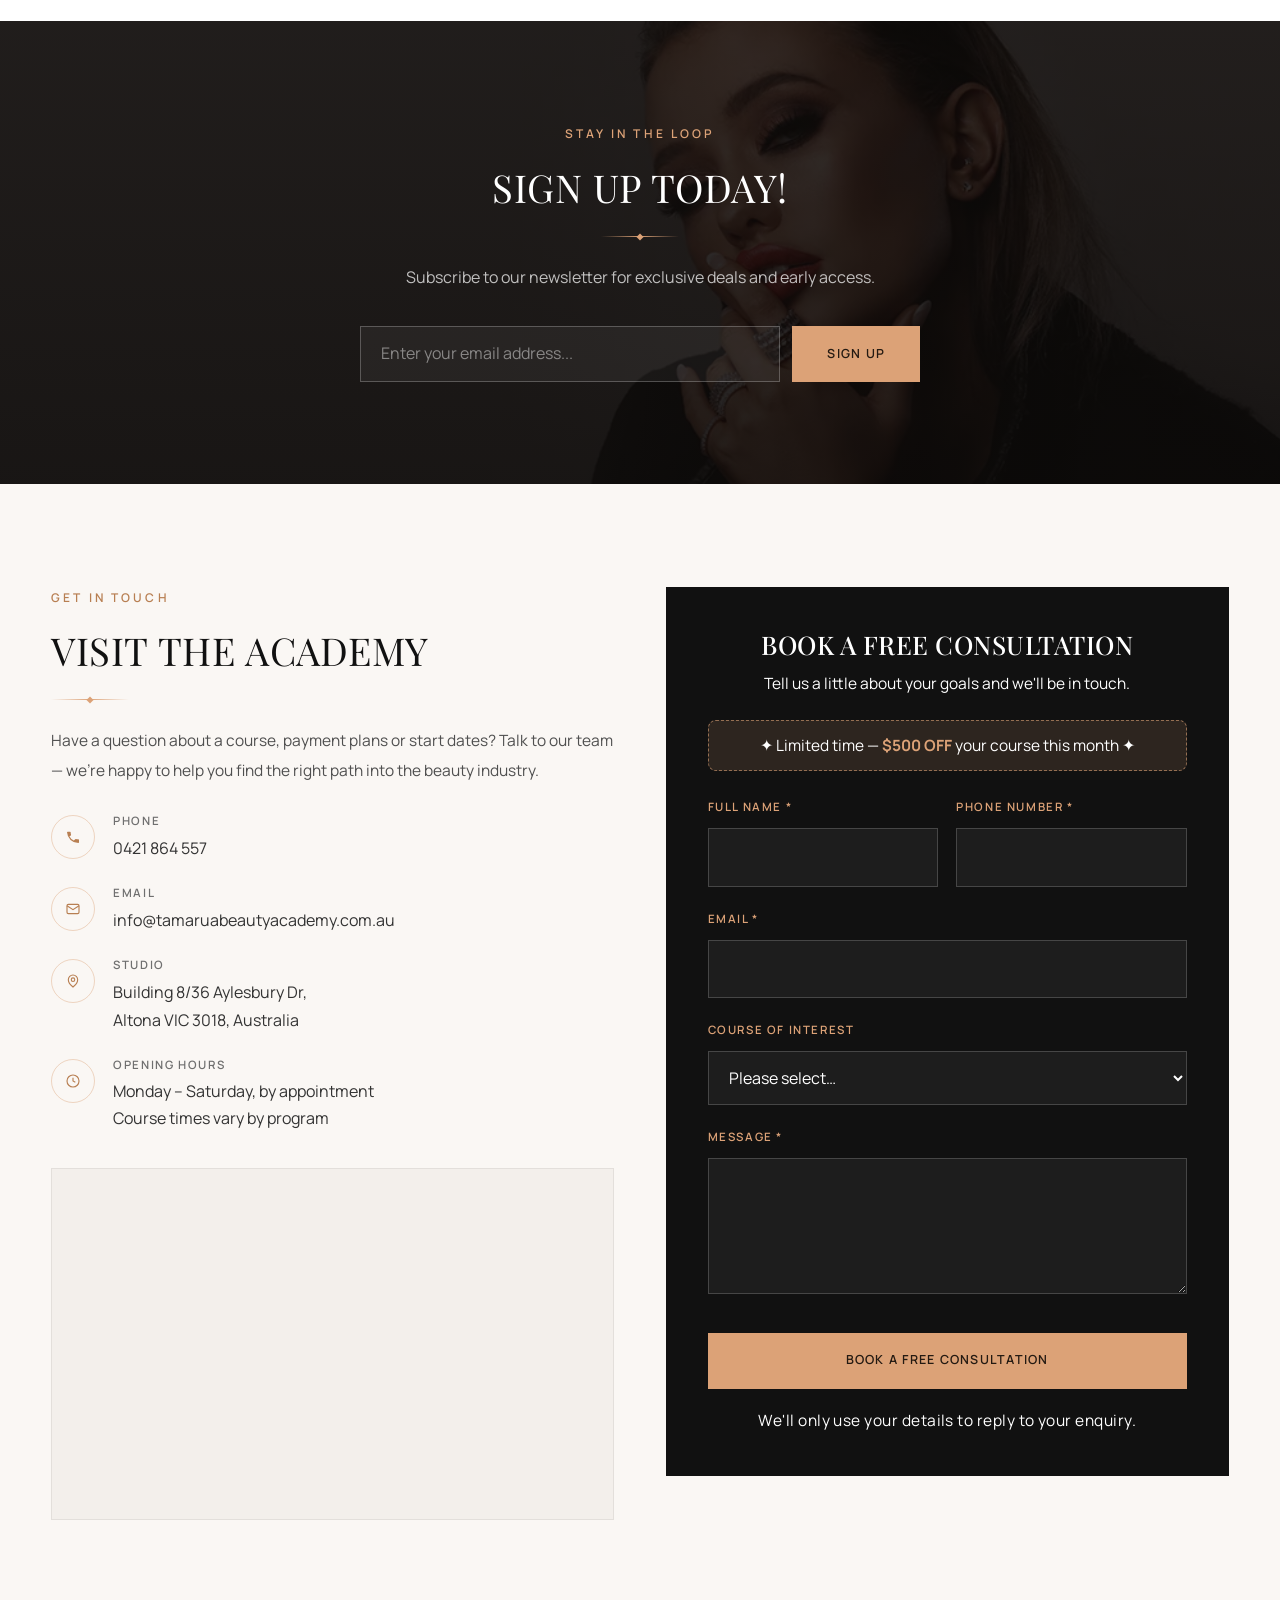
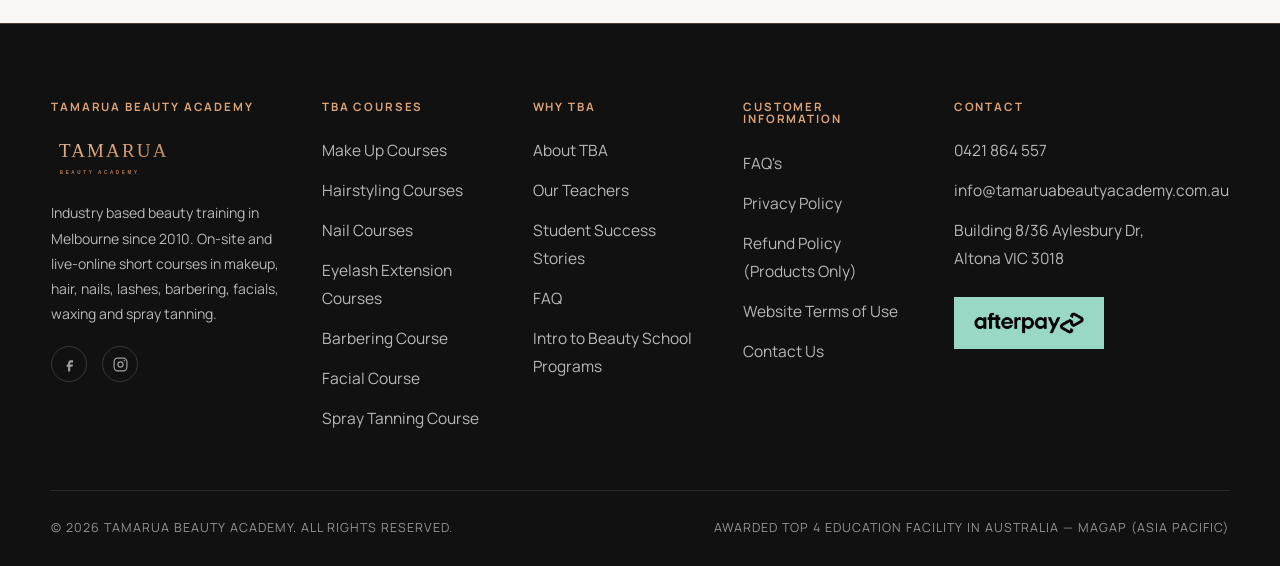
==== commit b00e55fd: "Set all titles in uppercase Applied text-transform:uppercase to every serif title: the hero h1, all " ====
--- a/index.html
+++ b/index.html
@@ -89,9 +89,9 @@
   font-size:12px;letter-spacing:.26em;text-transform:uppercase;
   font-weight:600;color:var(--gold-dp);margin:0 0 20px
 }
-.h-xl{font-family:var(--serif);font-size:clamp(40px,5.6vw,76px);font-weight:400;line-height:1.08;letter-spacing:-.005em}
-.h-lg{font-family:var(--serif);font-size:clamp(30px,3.4vw,50px);font-weight:400;line-height:1.15}
-.h-md{font-family:var(--serif);font-size:clamp(23px,2.2vw,34px);font-weight:500;line-height:1.22}
+.h-xl{font-family:var(--serif);font-size:clamp(38px,5.2vw,70px);font-weight:400;line-height:1.06;letter-spacing:.012em;text-transform:uppercase}
+.h-lg{font-family:var(--serif);font-size:clamp(27px,3vw,44px);font-weight:400;line-height:1.18;letter-spacing:.015em;text-transform:uppercase}
+.h-md{font-family:var(--serif);font-size:clamp(22px,2vw,31px);font-weight:500;line-height:1.24;letter-spacing:.02em;text-transform:uppercase}
 .lede{font-size:clamp(15.5px,1.1vw,17.5px);color:var(--ink-soft);line-height:1.9}
 .center{text-align:center}
 
@@ -332,7 +332,7 @@
   box-shadow:0 30px 70px rgba(12,10,9,.32);width:100%;justify-self:end;max-width:620px
 }
 .heroform__inner{border:1px solid rgba(220,162,119,.3);border-radius:9px;padding:clamp(22px,2.3vw,34px)}
-.heroform__title{font-family:var(--serif);font-size:clamp(26px,2.3vw,34px);font-weight:400;text-align:center;color:var(--black)}
+.heroform__title{font-family:var(--serif);font-size:clamp(23px,2vw,31px);font-weight:500;letter-spacing:.02em;text-transform:uppercase;text-align:center;color:var(--black)}
 .heroform__sub{font-size:15px;color:var(--ink-soft);text-align:center;margin:9px 0 0}
 .heroform__promo{
   margin:20px 0 24px;padding:13px 16px;text-align:center;
@@ -477,7 +477,7 @@
 .readmore__body{max-height:0;overflow:hidden;transition:max-height .7s var(--ease)}
 .readmore.is-open .readmore__body{max-height:6000px}
 .readmore__body>h3:first-child{margin-top:34px}
-.readmore h3{font-family:var(--serif);font-size:clamp(22px,2.1vw,30px);font-weight:400;margin:38px 0 14px}
+.readmore h3{font-family:var(--serif);font-size:clamp(20px,1.8vw,26px);font-weight:500;letter-spacing:.02em;text-transform:uppercase;line-height:1.28;margin:38px 0 14px}
 .readmore h3:first-child{margin-top:0}
 .readmore__toggle{margin-top:26px}
 
@@ -517,7 +517,8 @@
 .course:hover::after{opacity:.85;transform:none}
 .course__cap{position:absolute;left:0;right:0;bottom:0;padding:30px 26px;color:#fff;z-index:2}
 .course__cap h3{
-  font-family:var(--serif);font-size:clamp(23px,2vw,32px);font-weight:500;line-height:1.18;
+  font-family:var(--serif);font-size:clamp(21px,1.8vw,29px);font-weight:500;line-height:1.22;
+  letter-spacing:.02em;text-transform:uppercase;overflow-wrap:break-word;
   color:#fff;text-shadow:0 2px 16px rgba(12,10,9,.6)
 }
 .course__cap span{
@@ -556,7 +557,7 @@
 }
 
 .ss__body{max-width:none}
-.ss__name{font-family:var(--serif);font-size:clamp(23px,2.1vw,31px);font-weight:400;margin-bottom:18px}
+.ss__name{font-family:var(--serif);font-size:clamp(21px,1.9vw,28px);font-weight:500;letter-spacing:.02em;text-transform:uppercase;margin-bottom:18px}
 .ss__body p{font-size:15.5px;line-height:1.8;margin-bottom:1.05em}
 .ss__body b{font-weight:500;color:var(--black)}
 .ss-link{
@@ -767,7 +768,8 @@
   .announce .shell{grid-template-columns:1fr;gap:0;padding-block:9px}
   .announce__social,.announce__links{display:none}
   .announce__text{font-size:13px;letter-spacing:.04em}
-  .course__cap{padding:20px 18px}
+  .course__cap{padding:20px 16px}
+  .course__cap h3{font-size:18px;letter-spacing:.01em}
   .press{gap:9px}
   .press a{padding:10px 10px}
 }
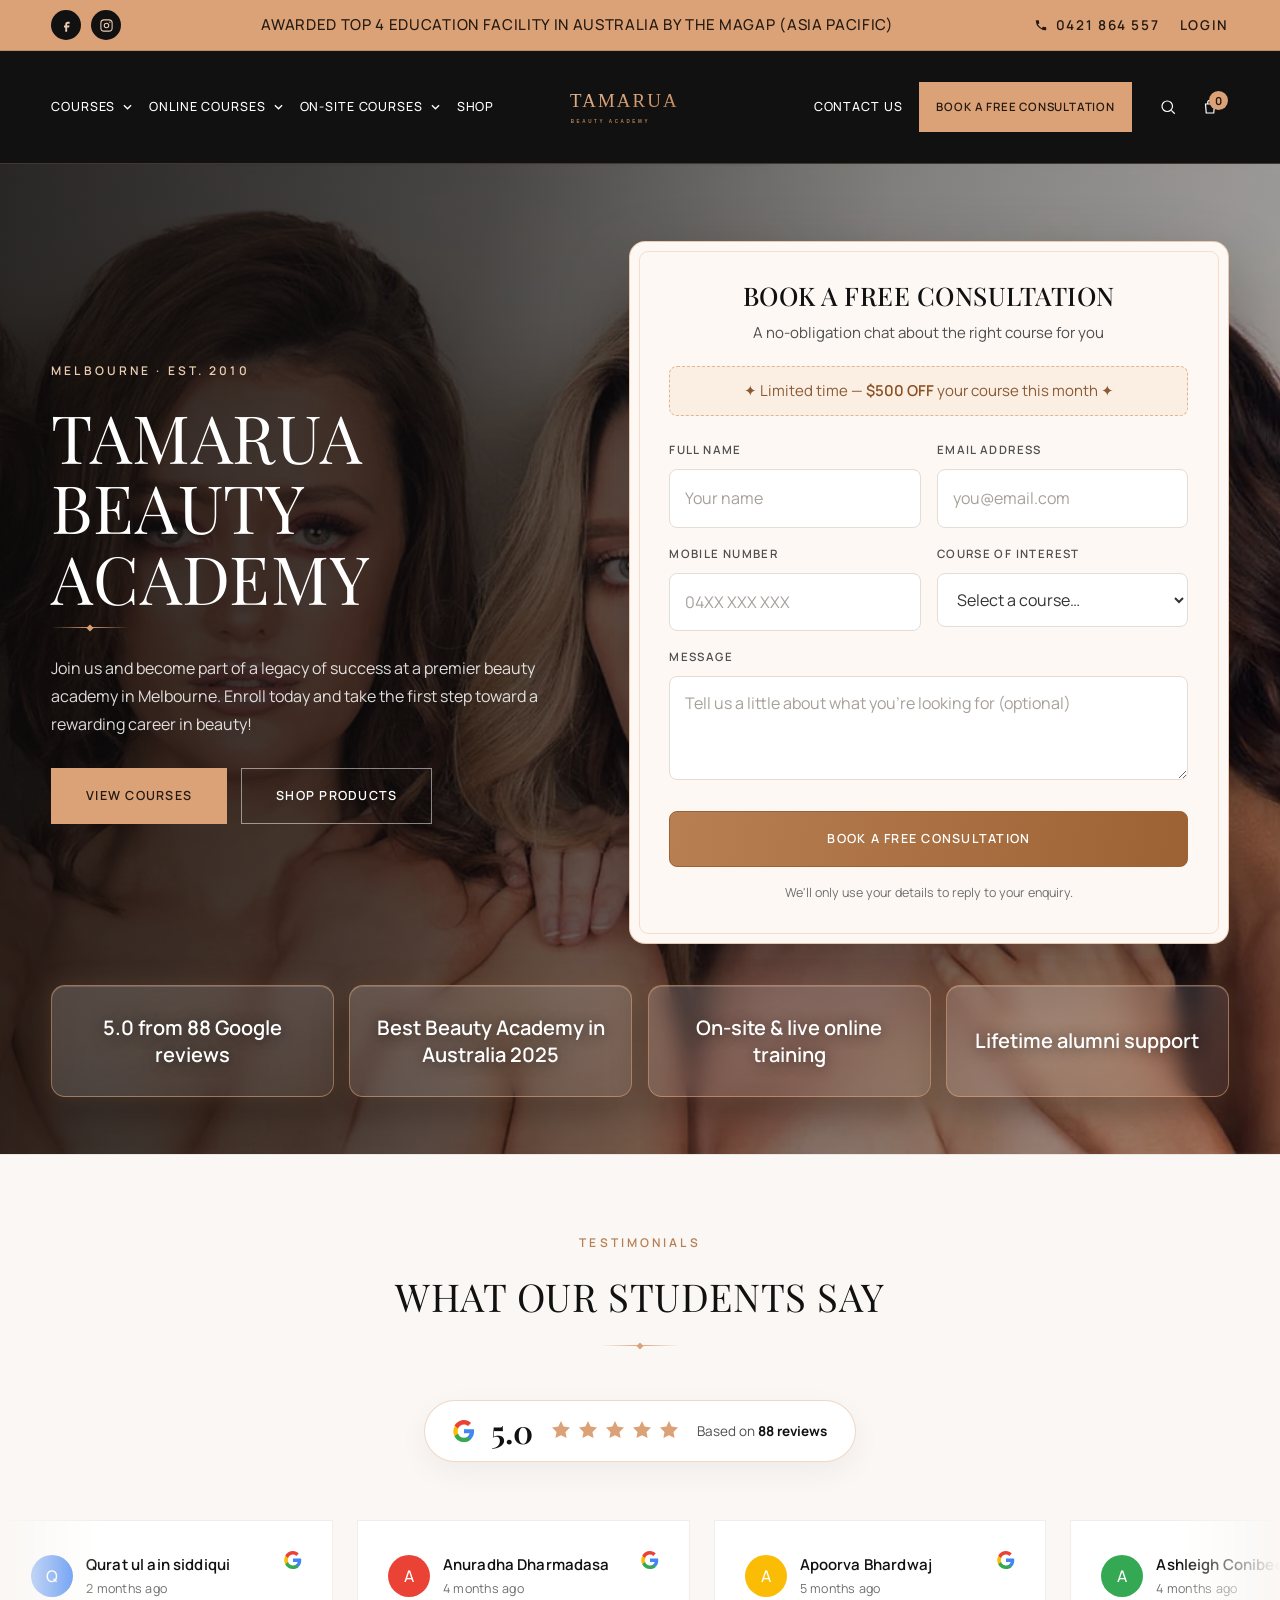
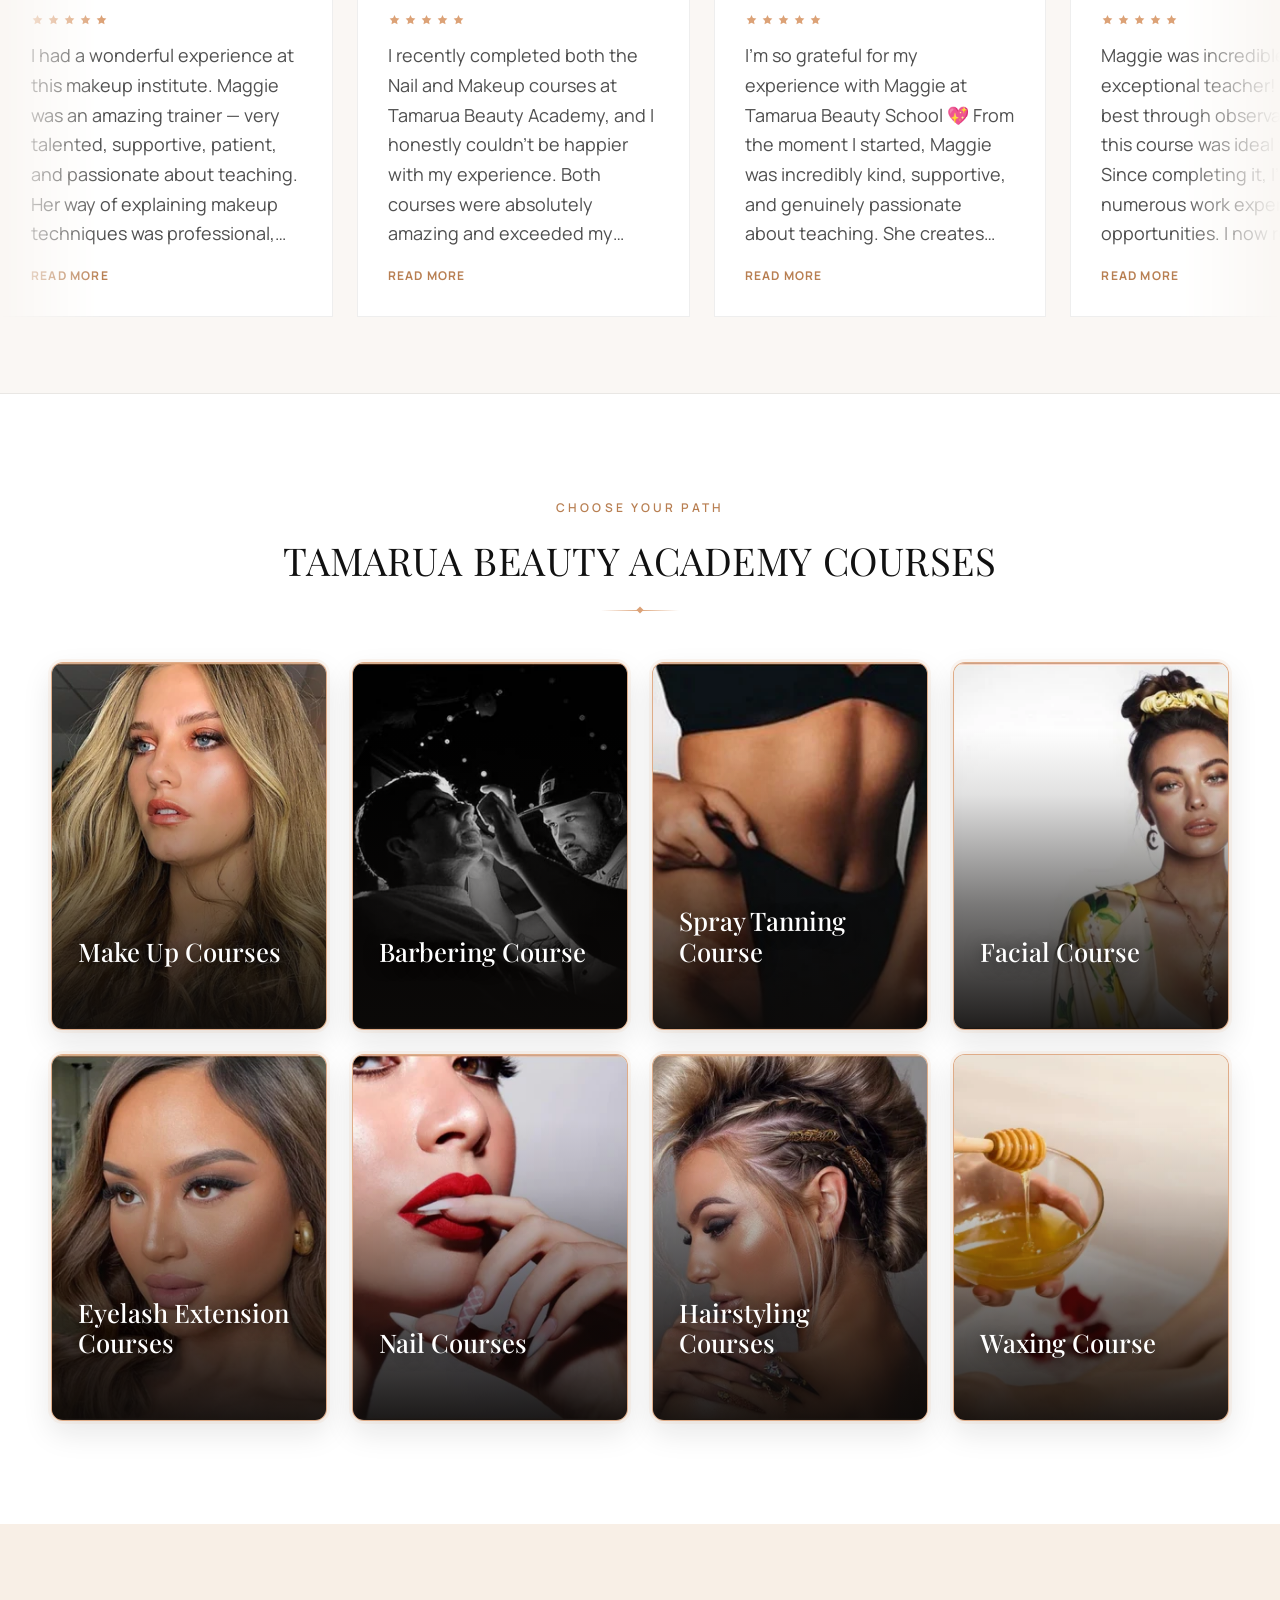
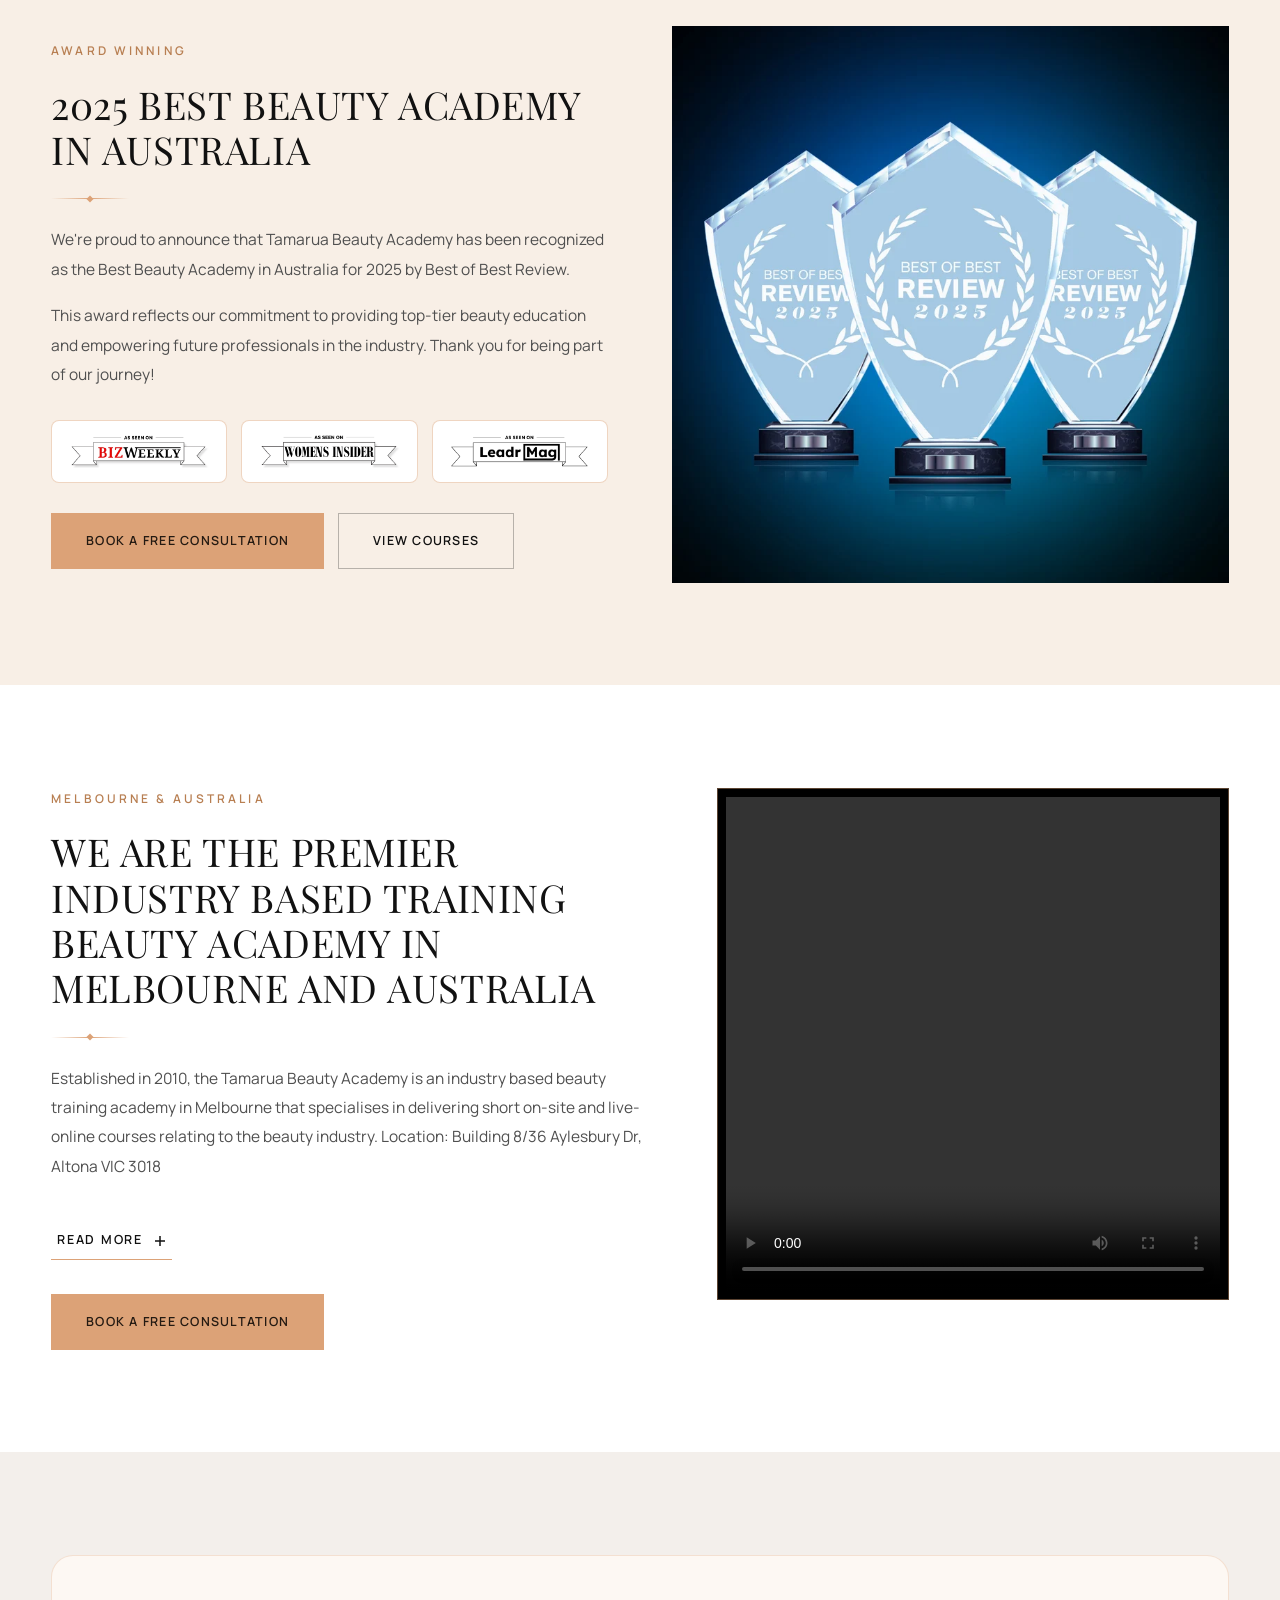
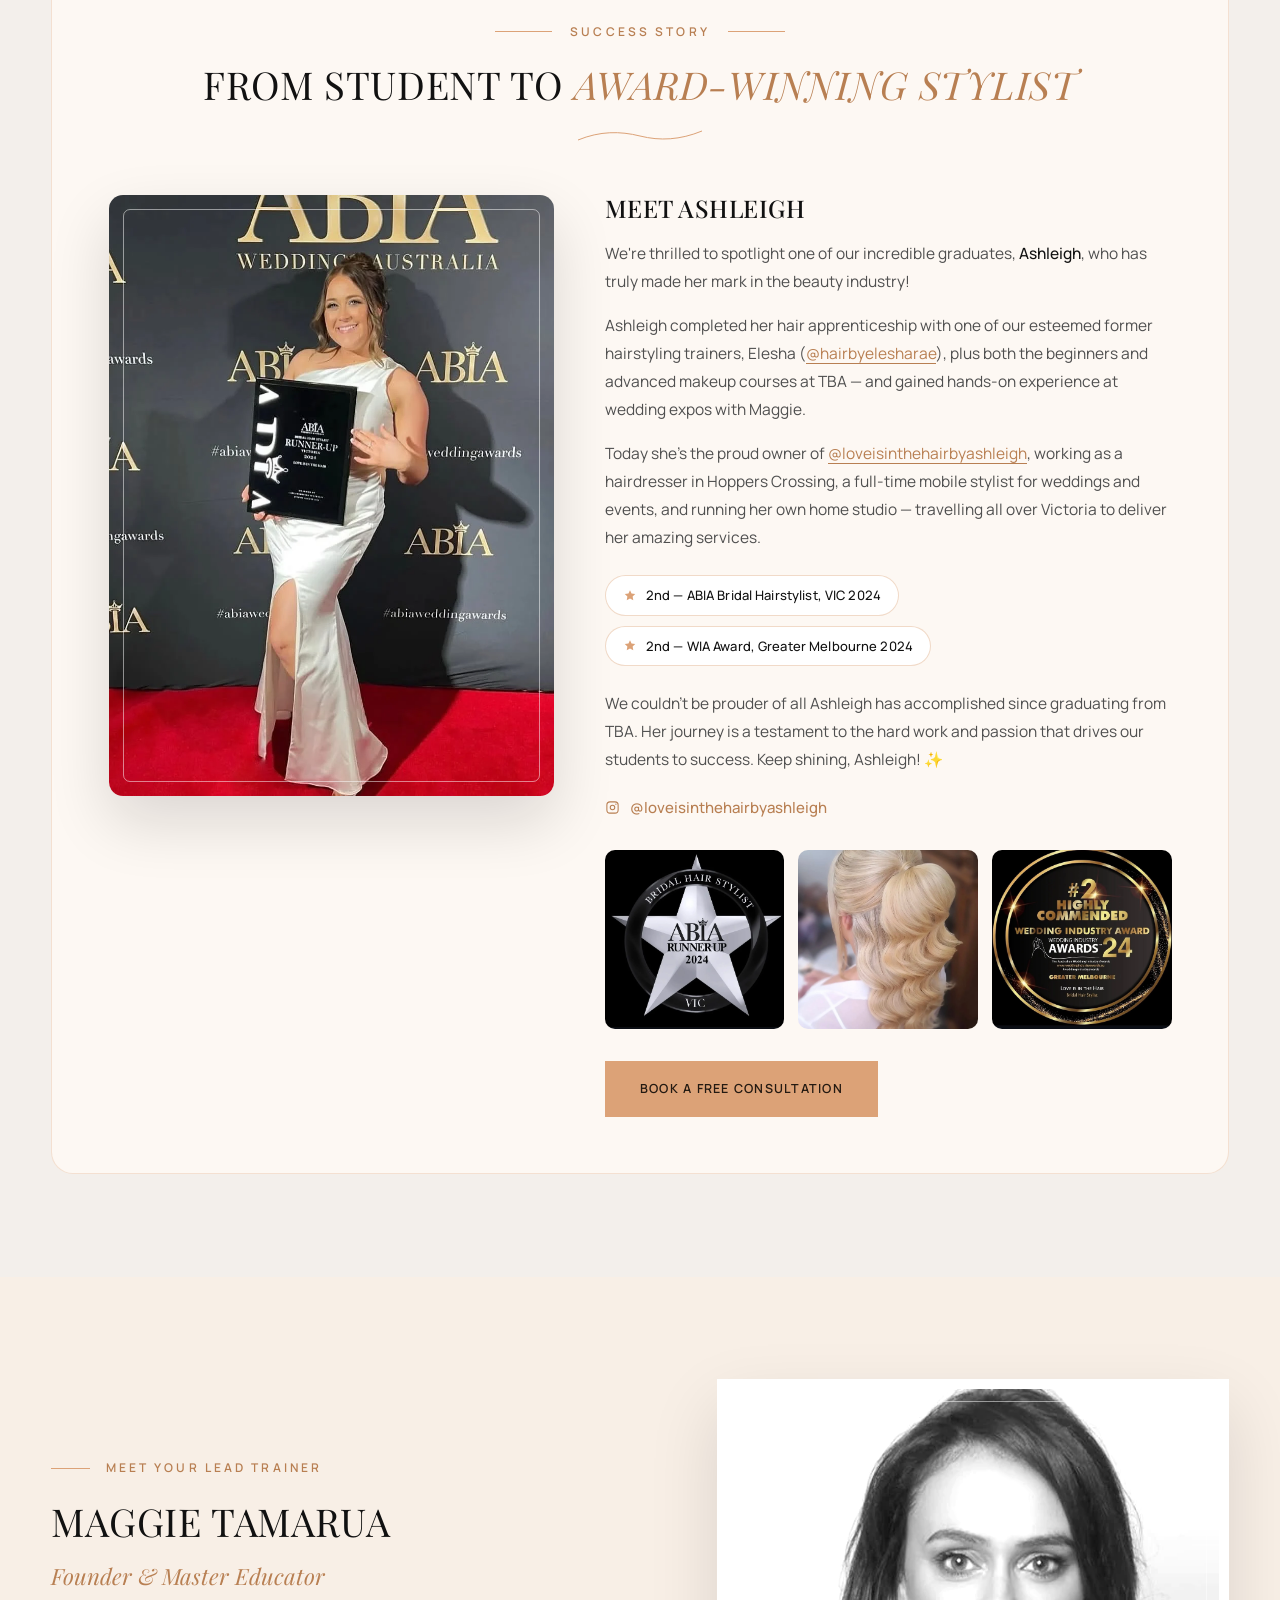
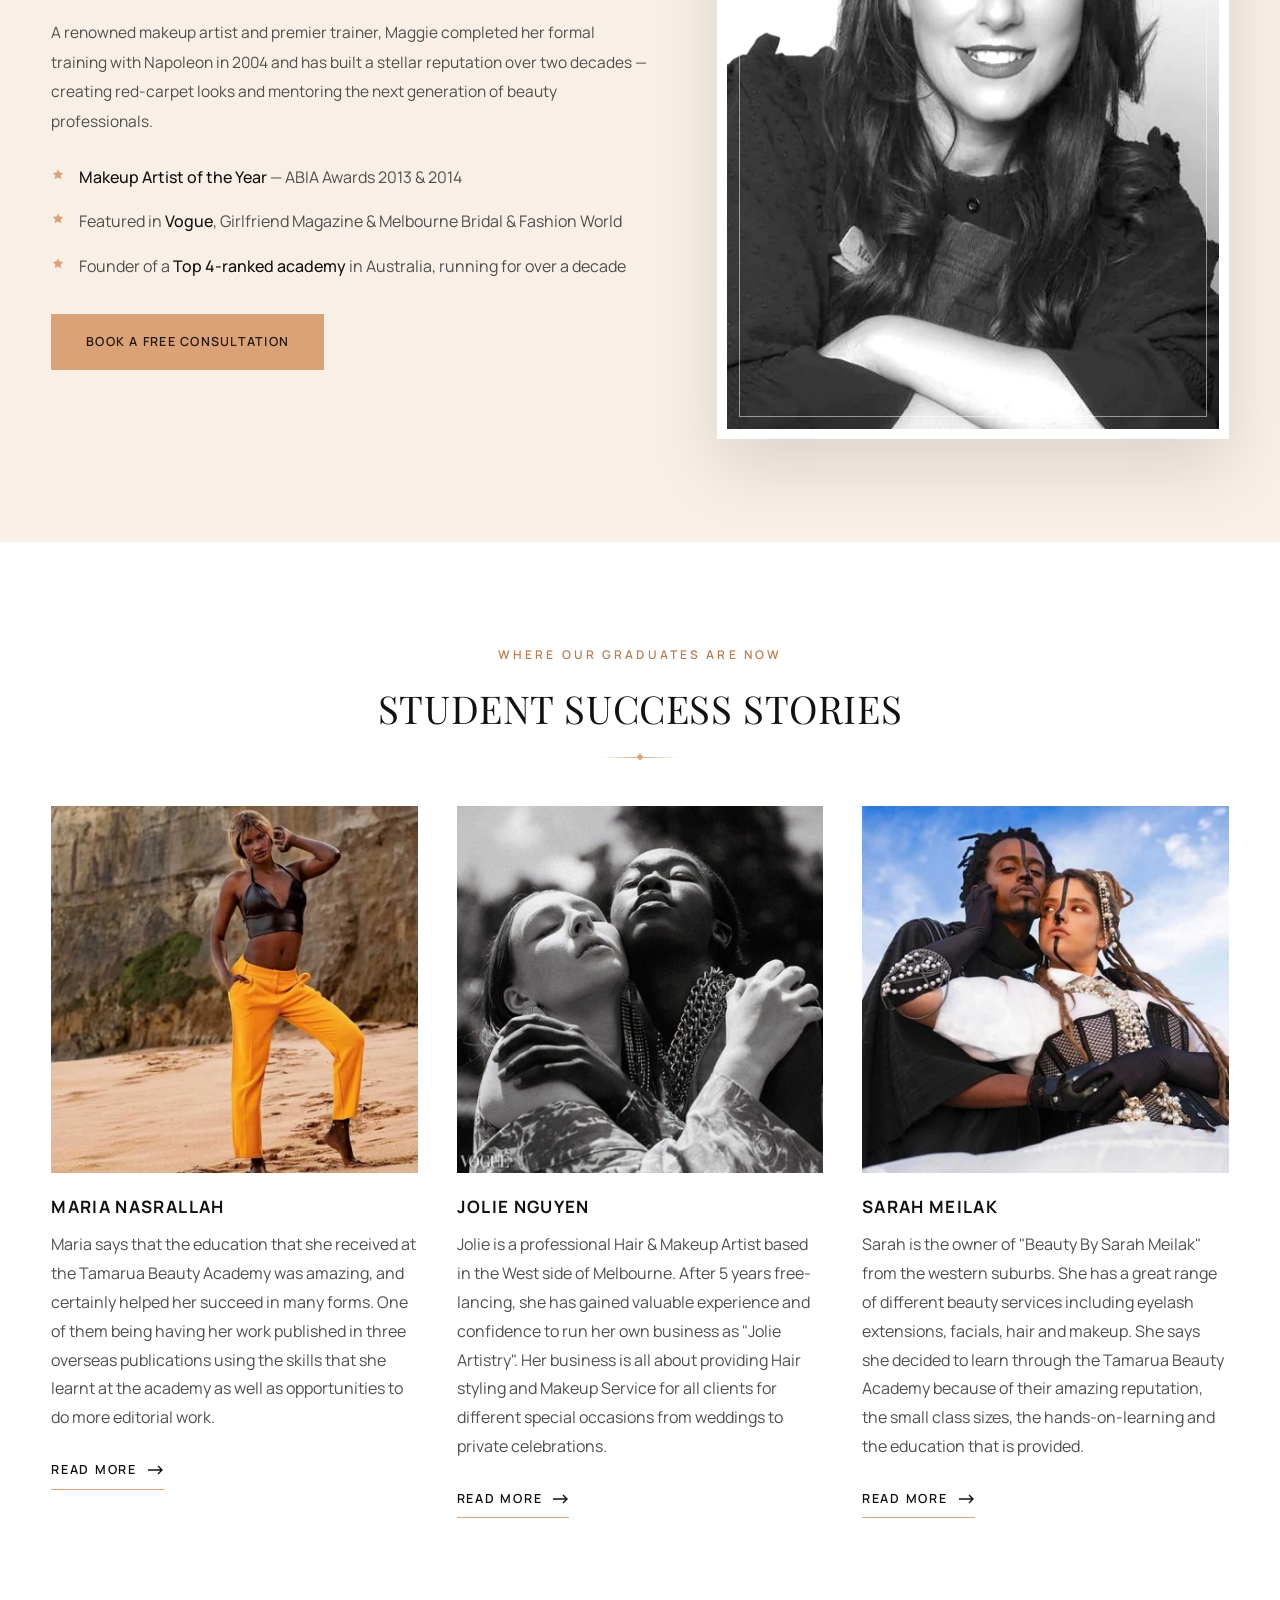
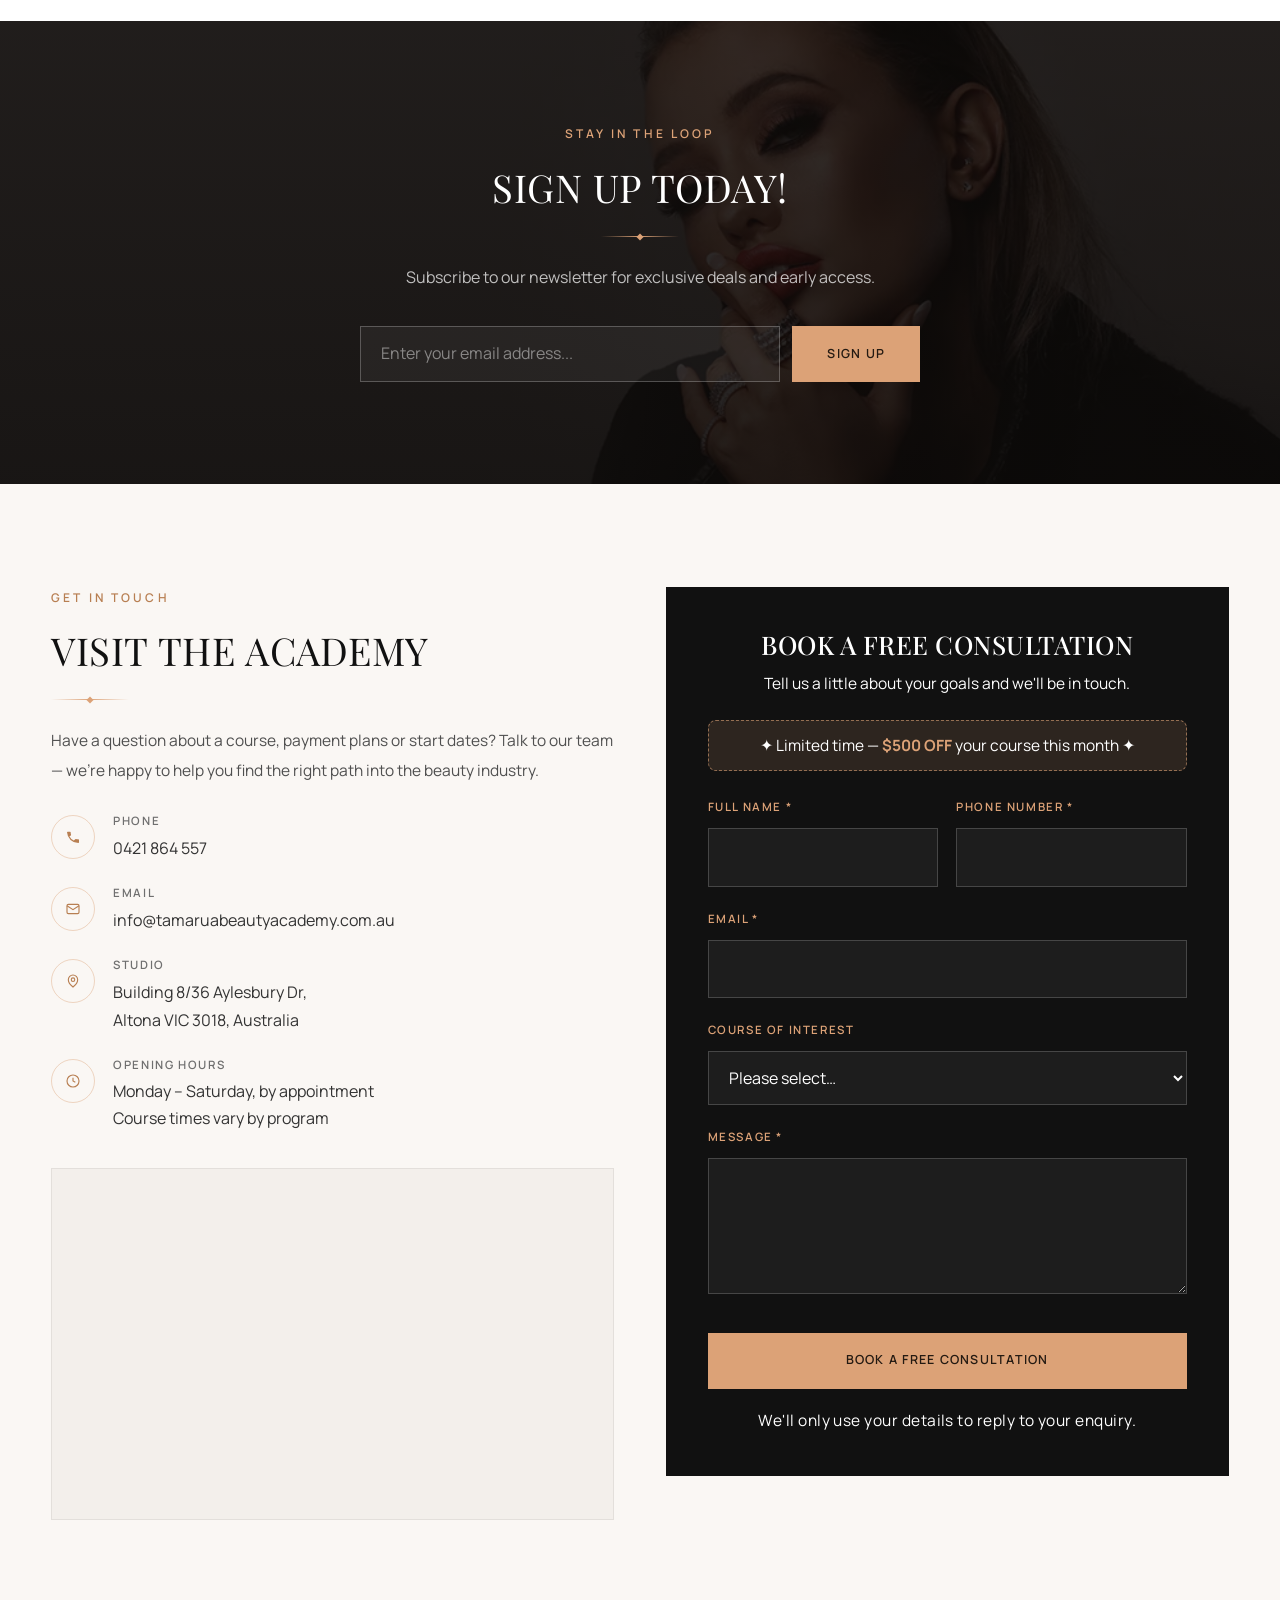
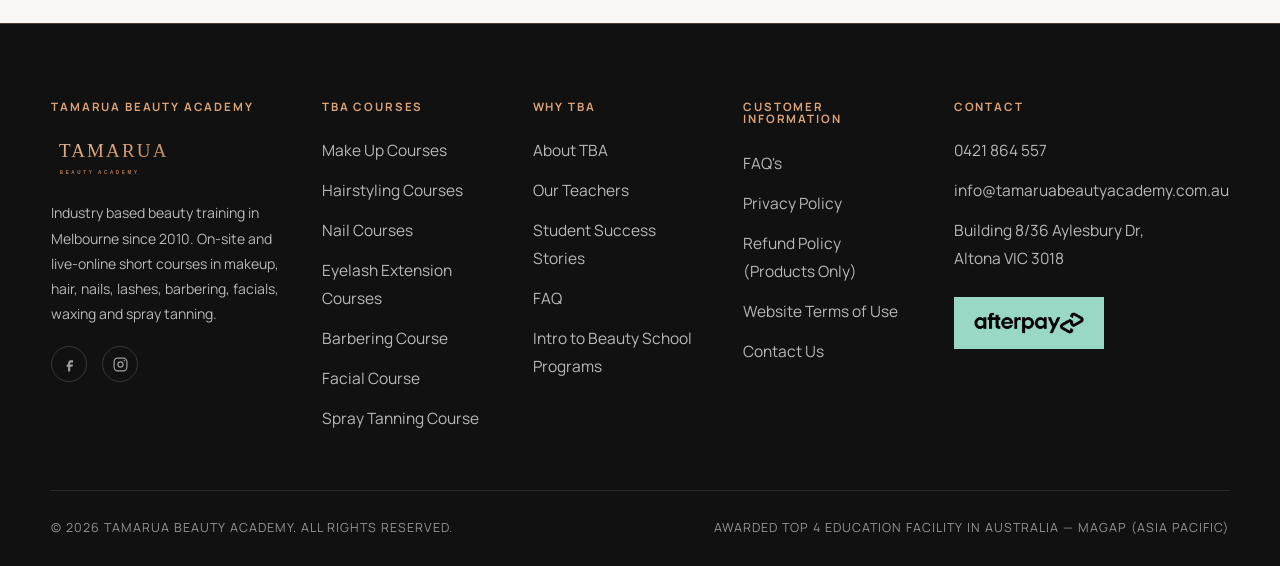
==== commit d1e63cd8: "Keep course card titles in title case Reverted text-transform on .course__cap h3 and restored its pr" ====
--- a/index.html
+++ b/index.html
@@ -517,9 +517,8 @@
 .course:hover::after{opacity:.85;transform:none}
 .course__cap{position:absolute;left:0;right:0;bottom:0;padding:30px 26px;color:#fff;z-index:2}
 .course__cap h3{
-  font-family:var(--serif);font-size:clamp(21px,1.8vw,29px);font-weight:500;line-height:1.22;
-  letter-spacing:.02em;text-transform:uppercase;overflow-wrap:break-word;
-  color:#fff;text-shadow:0 2px 16px rgba(12,10,9,.6)
+  font-family:var(--serif);font-size:clamp(23px,2vw,32px);font-weight:500;line-height:1.18;
+  overflow-wrap:break-word;color:#fff;text-shadow:0 2px 16px rgba(12,10,9,.6)
 }
 .course__cap span{
   display:inline-flex;align-items:center;gap:9px;margin-top:10px;
@@ -769,7 +768,6 @@
   .announce__social,.announce__links{display:none}
   .announce__text{font-size:13px;letter-spacing:.04em}
   .course__cap{padding:20px 16px}
-  .course__cap h3{font-size:18px;letter-spacing:.01em}
   .press{gap:9px}
   .press a{padding:10px 10px}
 }
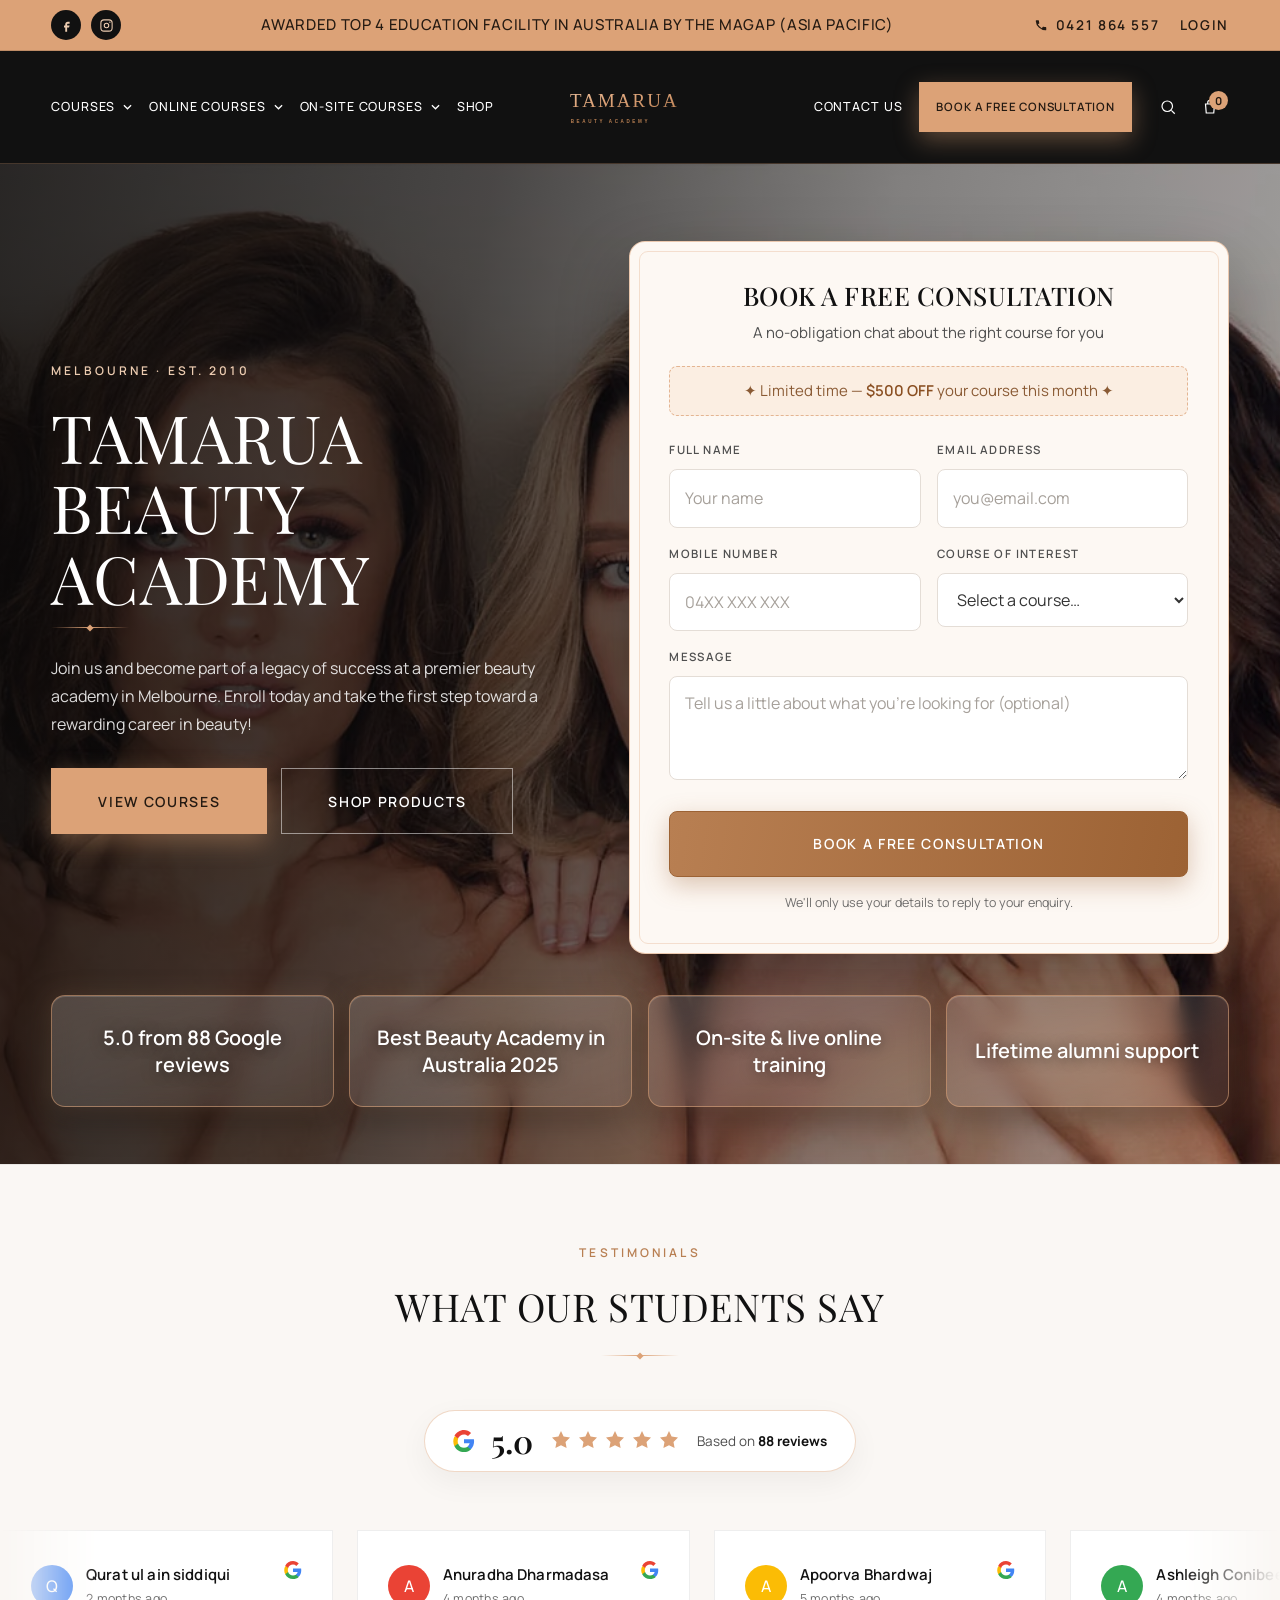
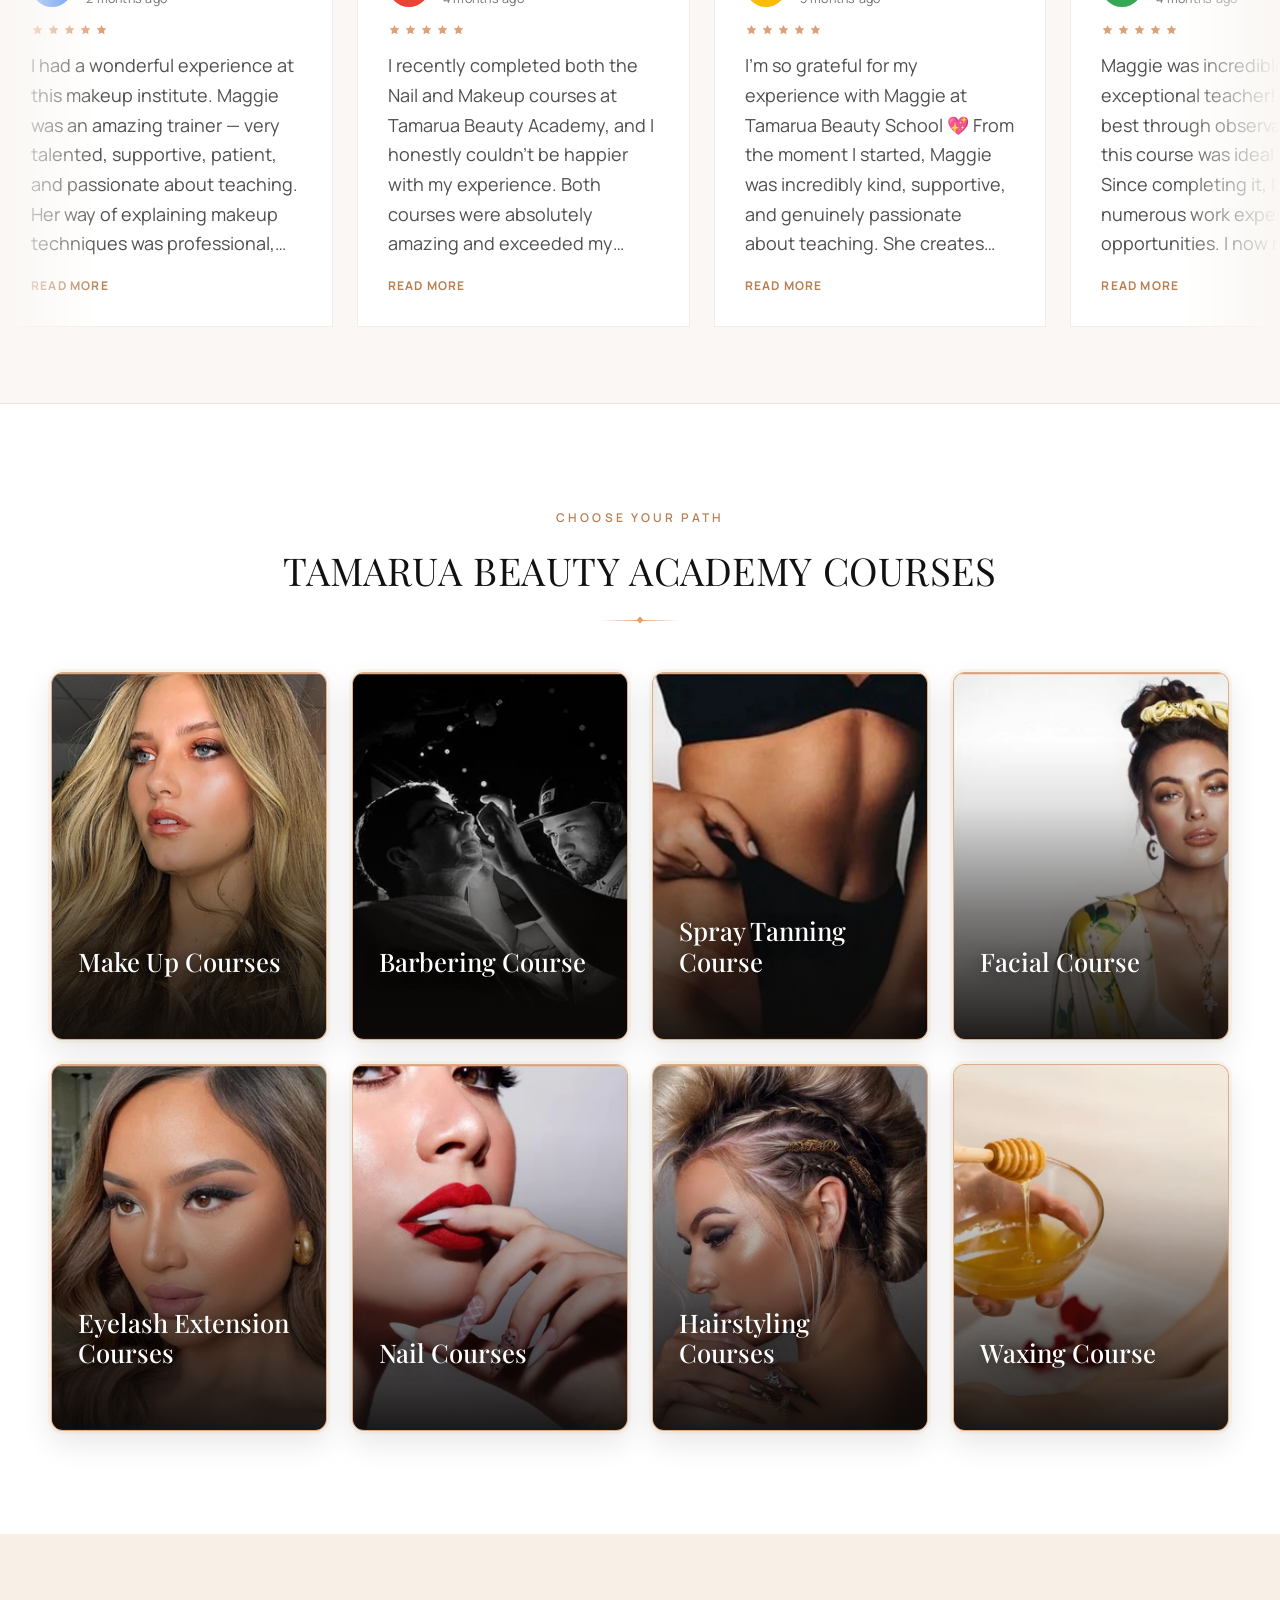
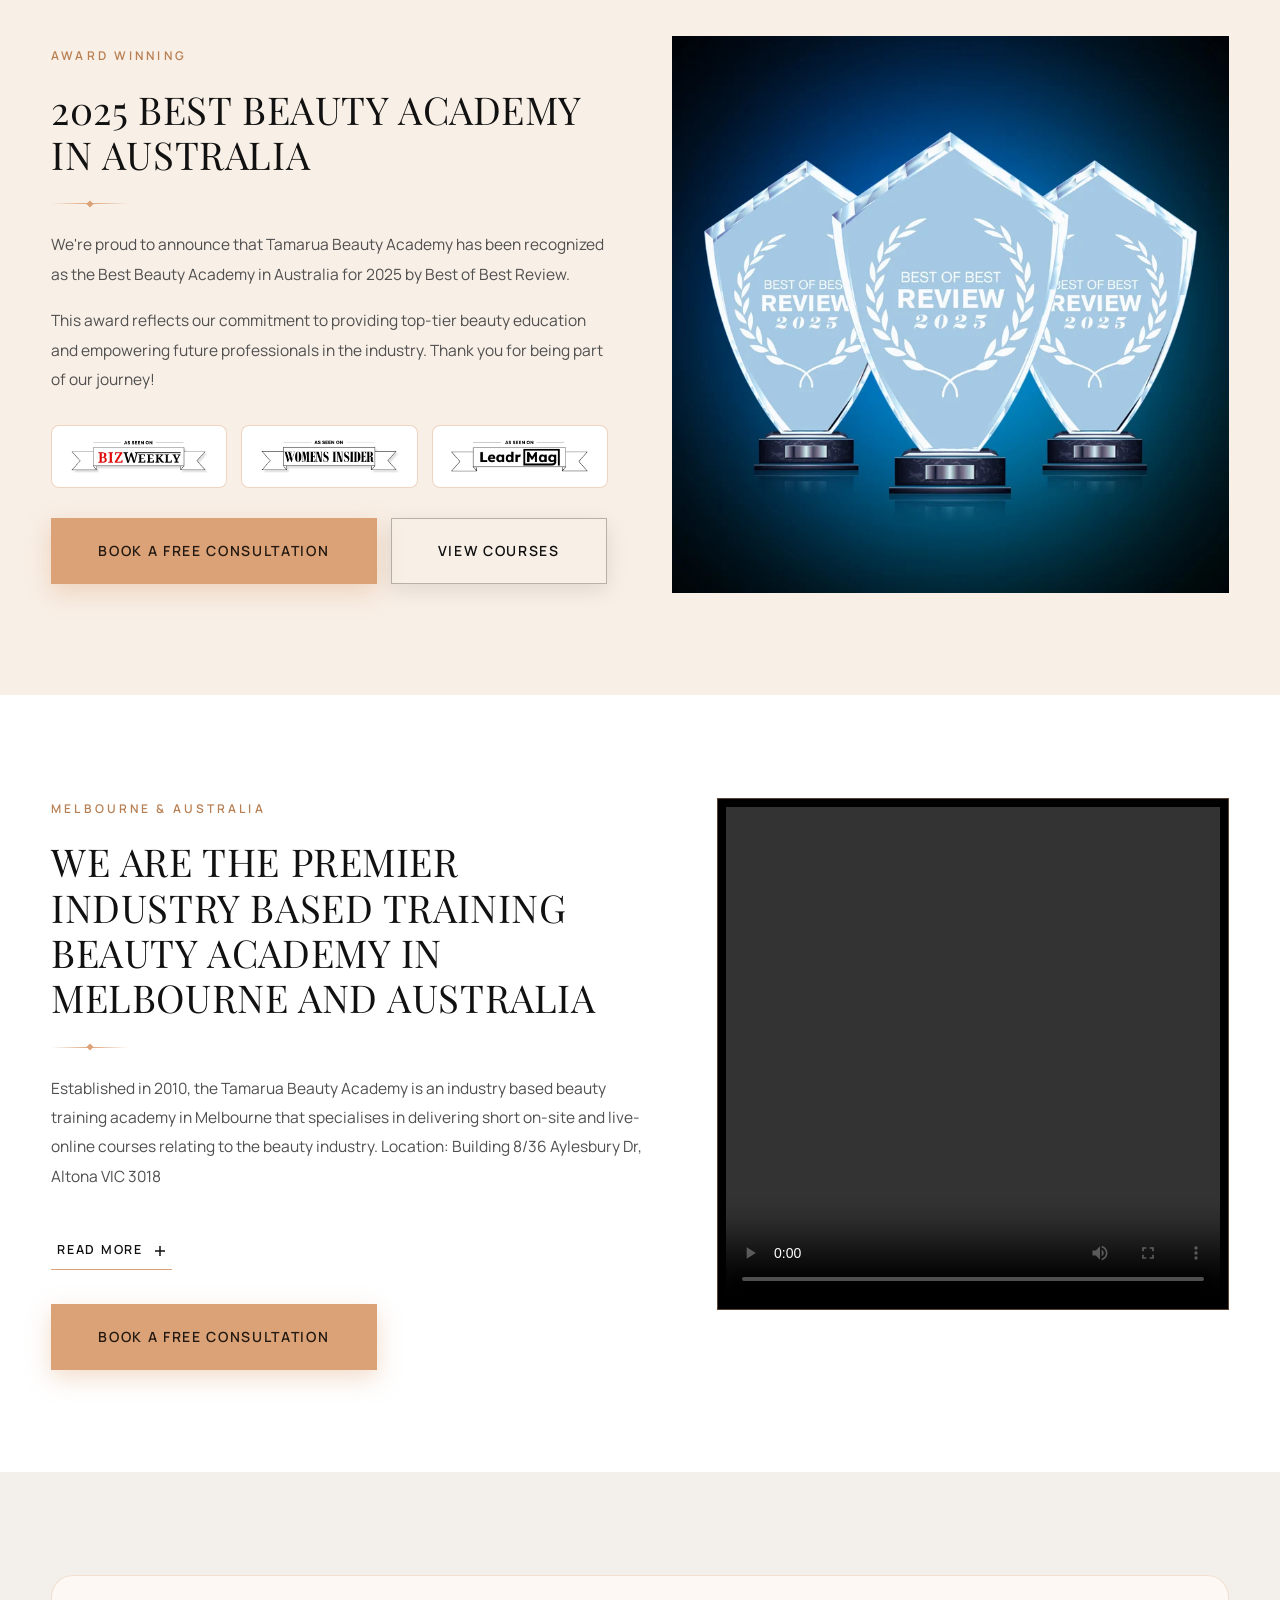
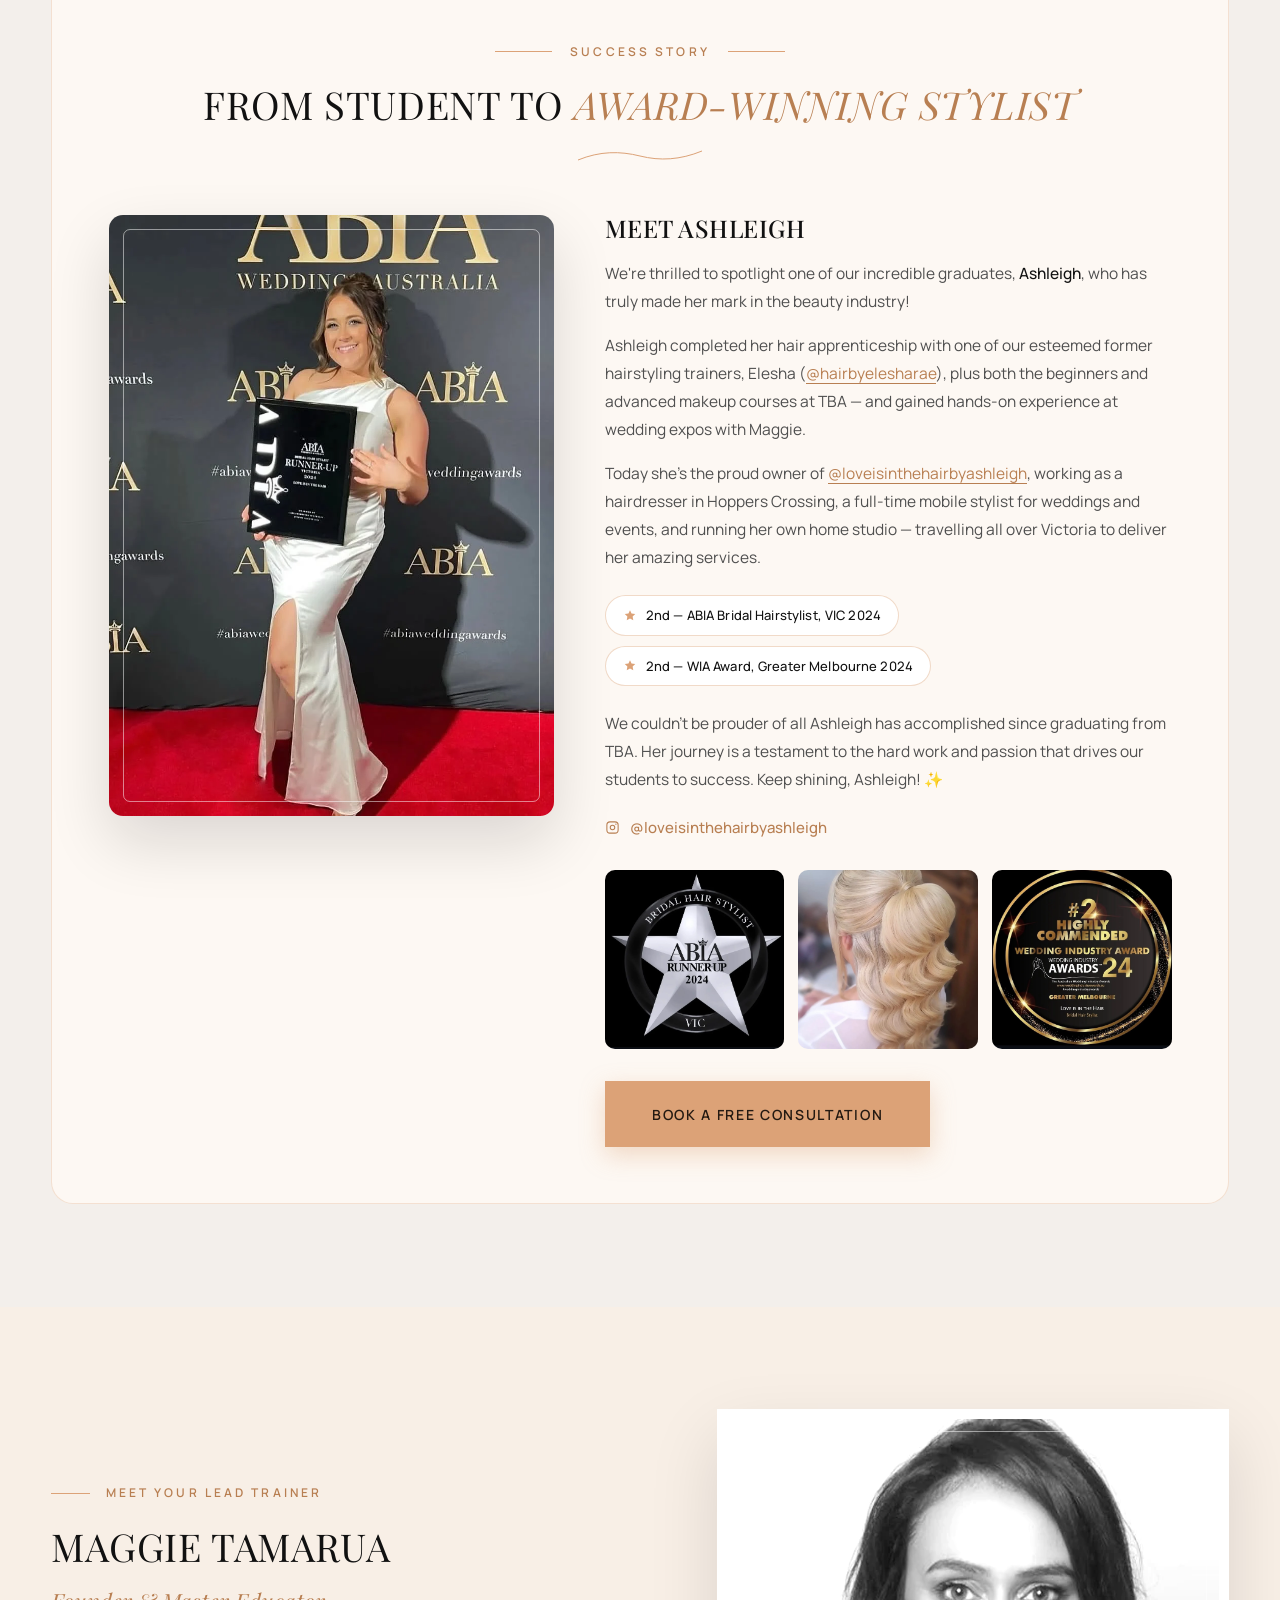
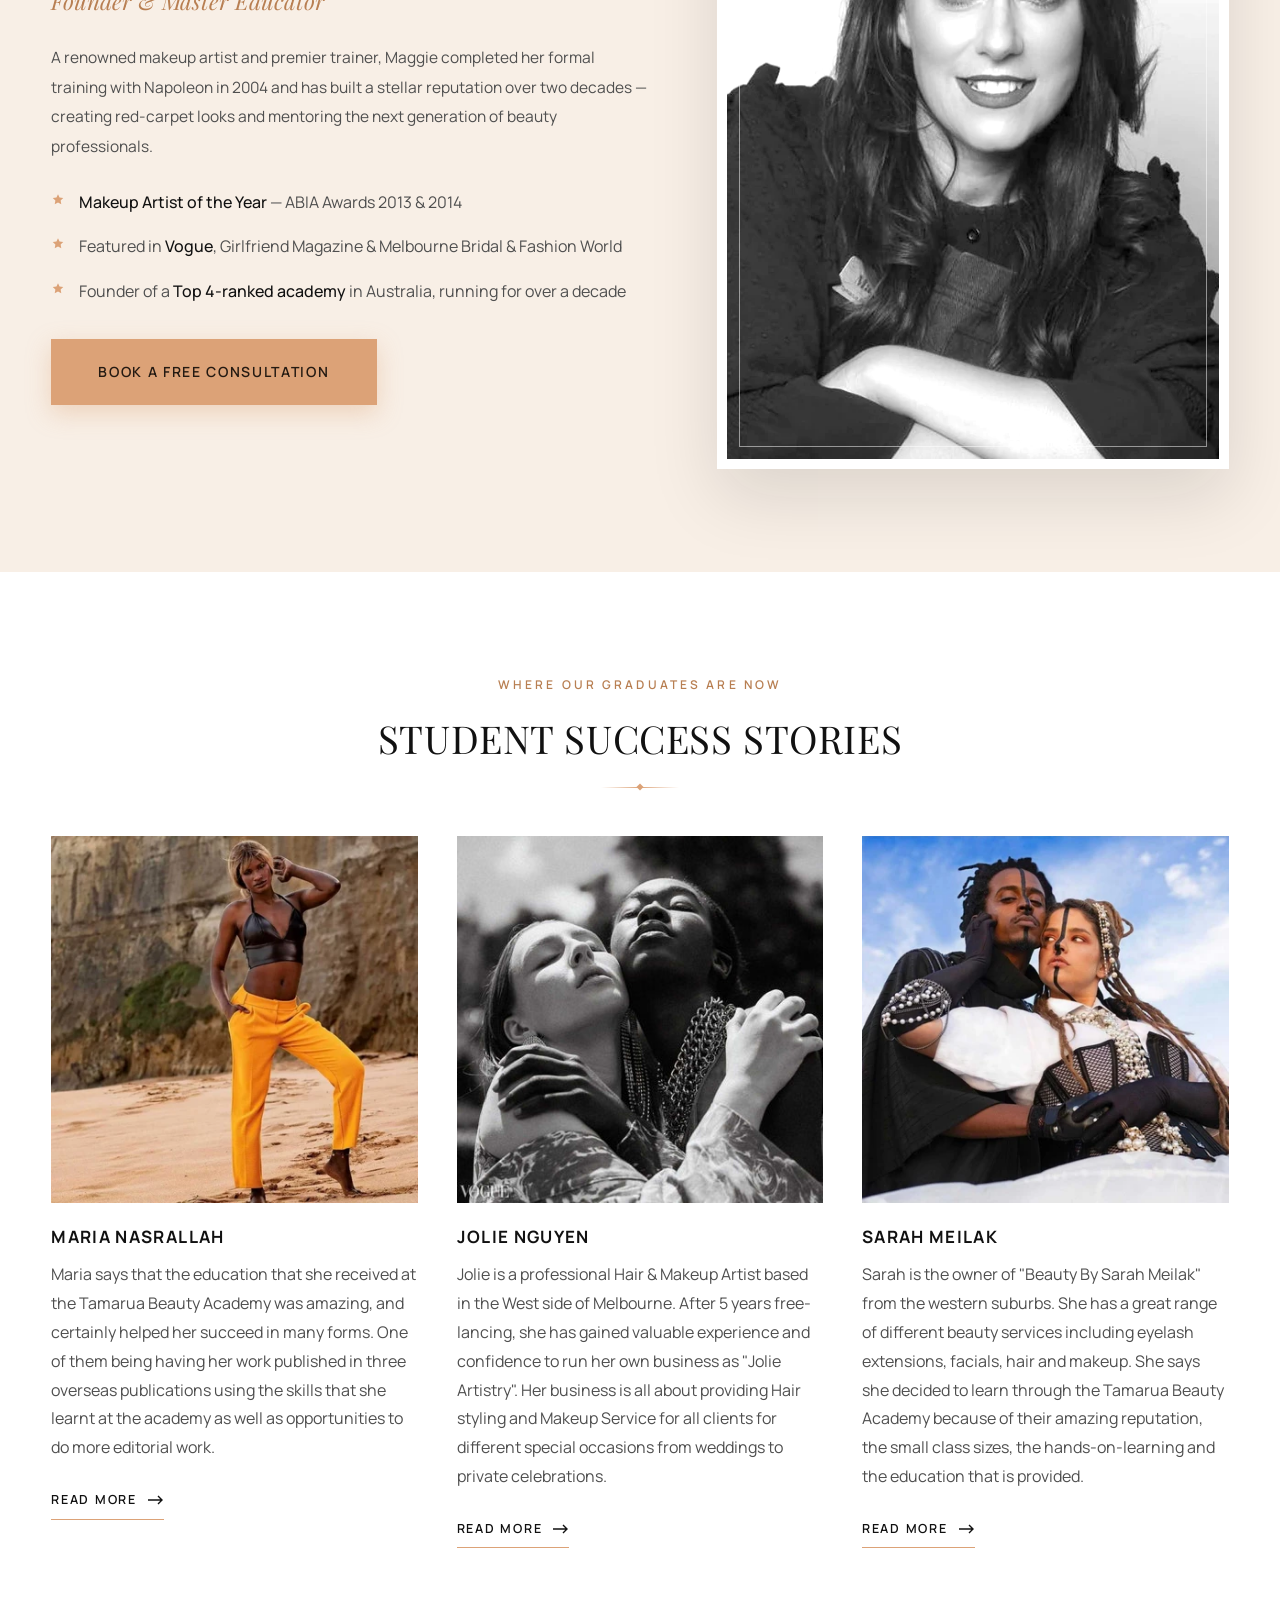
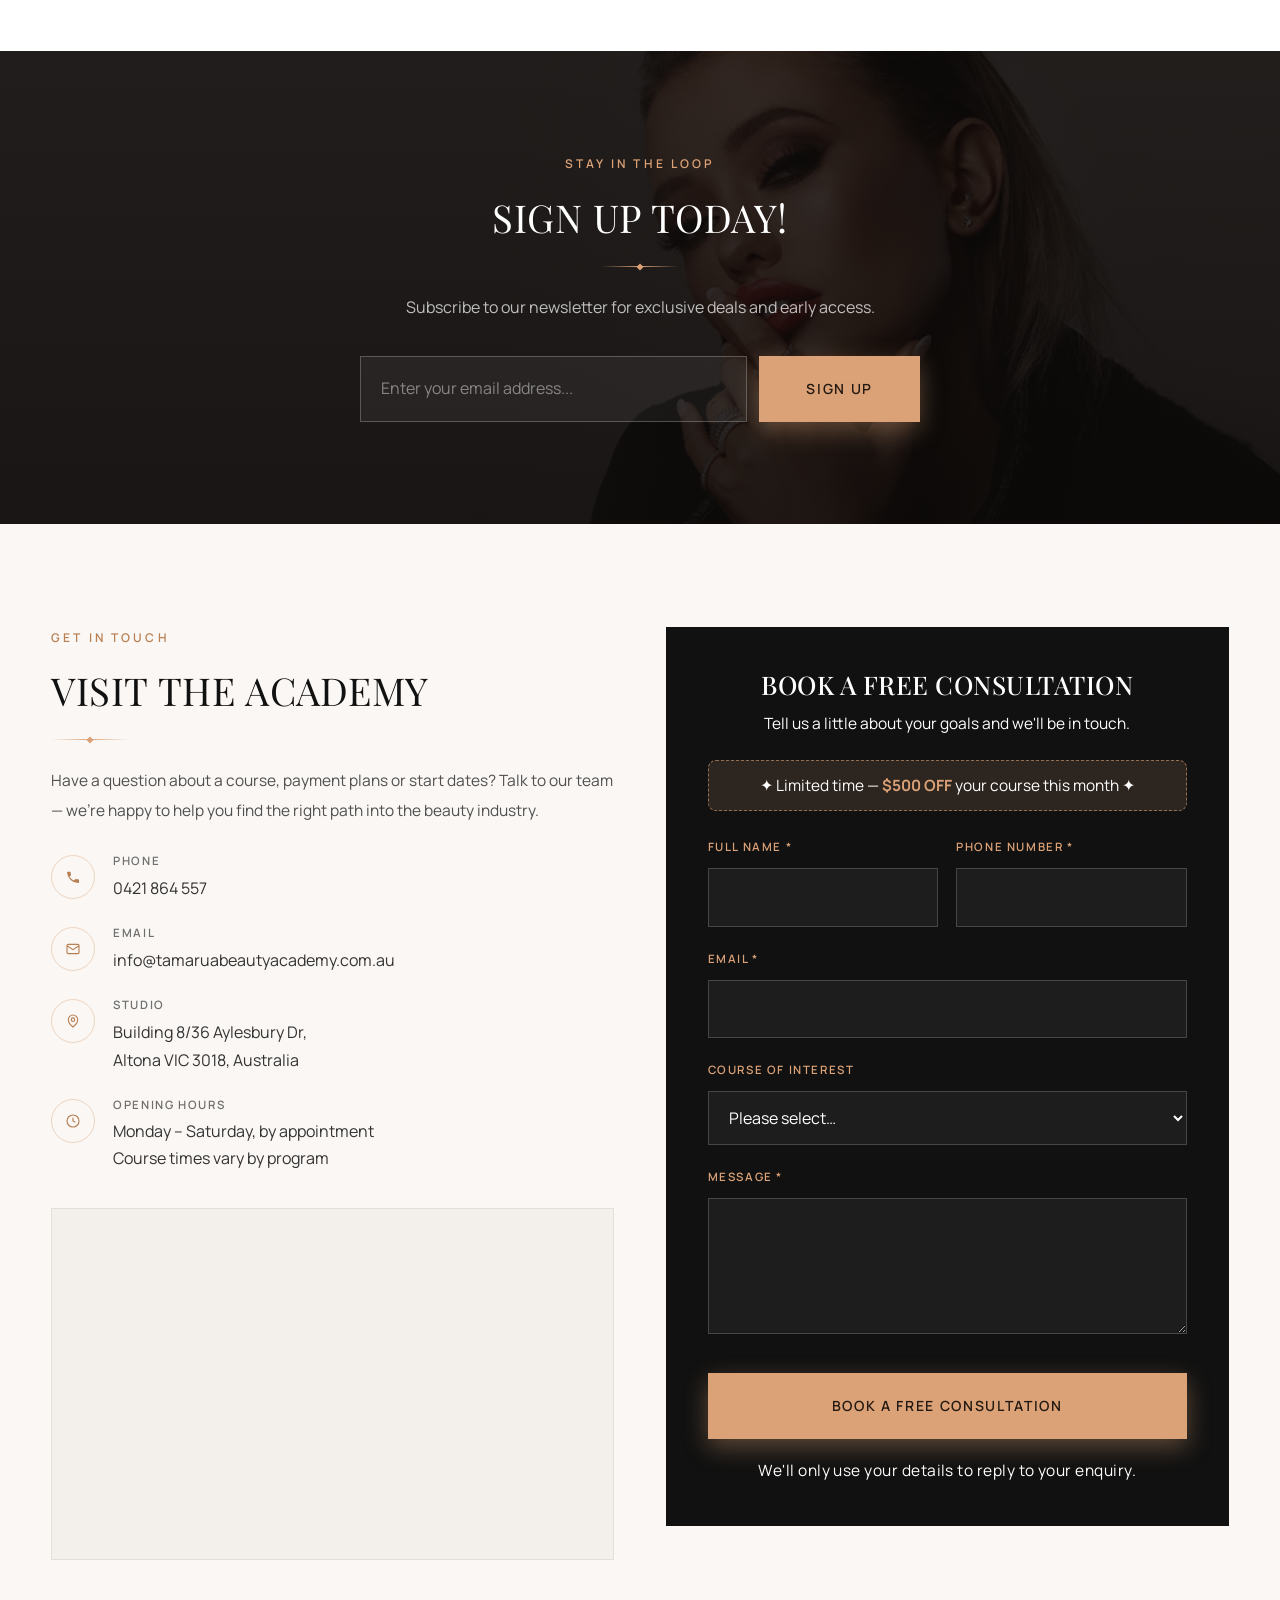
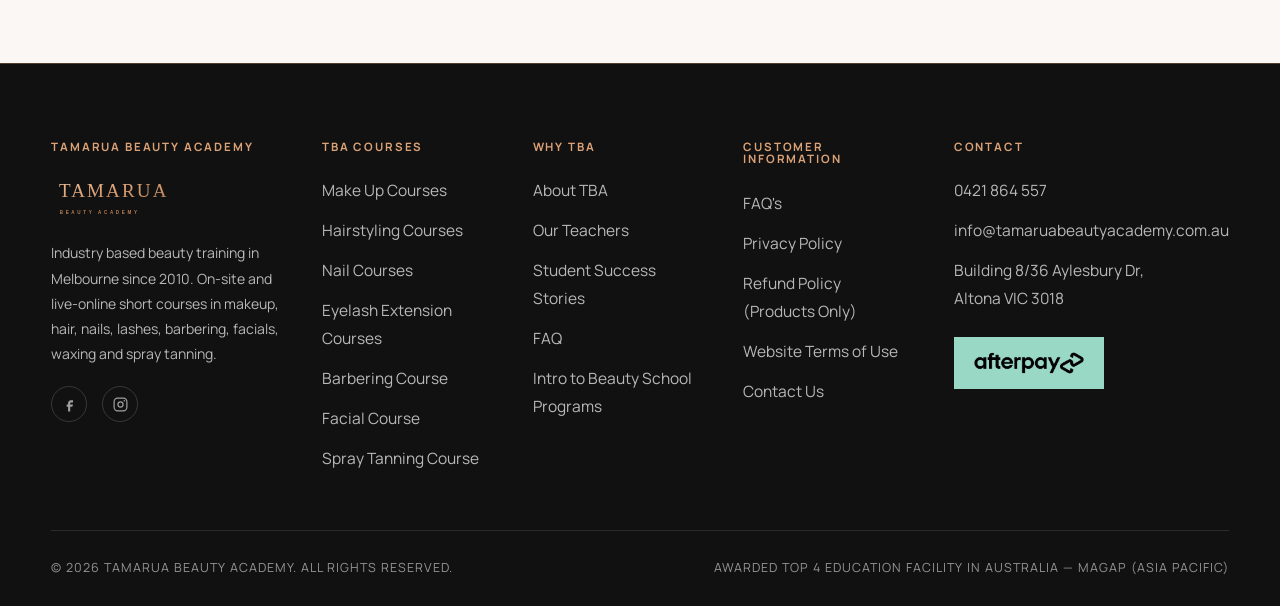
==== commit a9917bfd: "Make CTAs larger and more prominent - Buttons grow from 56px to 66px tall, side padding 34px to 46px" ====
--- a/index.html
+++ b/index.html
@@ -112,21 +112,28 @@
   --btn-bg-h:var(--gold); --btn-fg-h:#241a12; --btn-bd-h:var(--gold);
   position:relative;overflow:hidden;
   display:inline-flex;align-items:center;justify-content:center;gap:10px;
-  min-height:56px;padding:0 34px;
+  min-height:66px;padding:0 46px;
   background:var(--btn-bg);color:var(--btn-fg);border:1px solid var(--btn-bd);
-  font-size:12.5px;font-weight:600;letter-spacing:.1em;text-transform:uppercase;
+  font-size:14px;font-weight:600;letter-spacing:.12em;text-transform:uppercase;
   border-radius:var(--radius);white-space:nowrap;text-align:center;
-  transition:background var(--slow),color var(--slow),border-color var(--slow),transform var(--slow)
+  box-shadow:0 6px 20px rgba(17,17,17,.1);
+  transition:background var(--slow),color var(--slow),border-color var(--slow),
+             transform var(--slow),box-shadow var(--slow)
 }
 .btn>*{position:relative;z-index:1}
-.btn:hover{background:var(--btn-bg-h);color:var(--btn-fg-h);border-color:var(--btn-bd-h);transform:translateY(-2px)}
+.btn:hover{
+  background:var(--btn-bg-h);color:var(--btn-fg-h);border-color:var(--btn-bd-h);
+  transform:translateY(-3px);box-shadow:0 16px 36px rgba(17,17,17,.22)
+}
 .btn--gold{--btn-bg:var(--gold);--btn-bd:var(--gold);--btn-fg:#241a12;
-           --btn-bg-h:var(--black);--btn-fg-h:var(--gold);--btn-bd-h:var(--black)}
+           --btn-bg-h:var(--black);--btn-fg-h:var(--gold);--btn-bd-h:var(--black);
+           box-shadow:0 8px 24px rgba(220,162,119,.38)}
+.btn--gold:hover{box-shadow:0 18px 40px rgba(220,162,119,.5)}
 .btn--ghost{--btn-bg:transparent;--btn-fg:var(--black);--btn-bd:rgba(17,17,17,.28);
             --btn-bg-h:var(--black);--btn-fg-h:#fff;--btn-bd-h:var(--black)}
-.btn--light{--btn-bg:transparent;--btn-fg:#fff;--btn-bd:rgba(255,255,255,.5);
+.btn--light{box-shadow:none;--btn-bg:transparent;--btn-fg:#fff;--btn-bd:rgba(255,255,255,.5);
             --btn-bg-h:#fff;--btn-fg-h:var(--black);--btn-bd-h:#fff}
-.btn--bronze{--btn-bg:linear-gradient(100deg,#b87f52 0%,#9c6234 100%);--btn-bd:#9c6234;--btn-fg:#fff;
+.btn--bronze{box-shadow:0 8px 24px rgba(156,98,52,.34);--btn-bg:linear-gradient(100deg,#b87f52 0%,#9c6234 100%);--btn-bd:#9c6234;--btn-fg:#fff;
               --btn-bg-h:var(--black);--btn-fg-h:var(--gold);--btn-bd-h:var(--black)}
 .btn--sm{min-height:50px;padding:0 26px;font-size:12.5px;font-weight:600;letter-spacing:.07em;
          --btn-bg-h:#fff;--btn-fg-h:var(--black);--btn-bd-h:#fff}
@@ -762,7 +769,7 @@
   .nform{flex-direction:column}
   .hero__proof{gap:8px}
   .hero__proof li{min-height:92px;padding:18px 12px;font-size:16px}
-  .btn{width:100%}
+  .btn{width:100%;padding:0 22px;font-size:13px;min-height:60px;white-space:normal;line-height:1.35}
   .btn-row{flex-direction:column}
   .announce .shell{grid-template-columns:1fr;gap:0;padding-block:9px}
   .announce__social,.announce__links{display:none}
